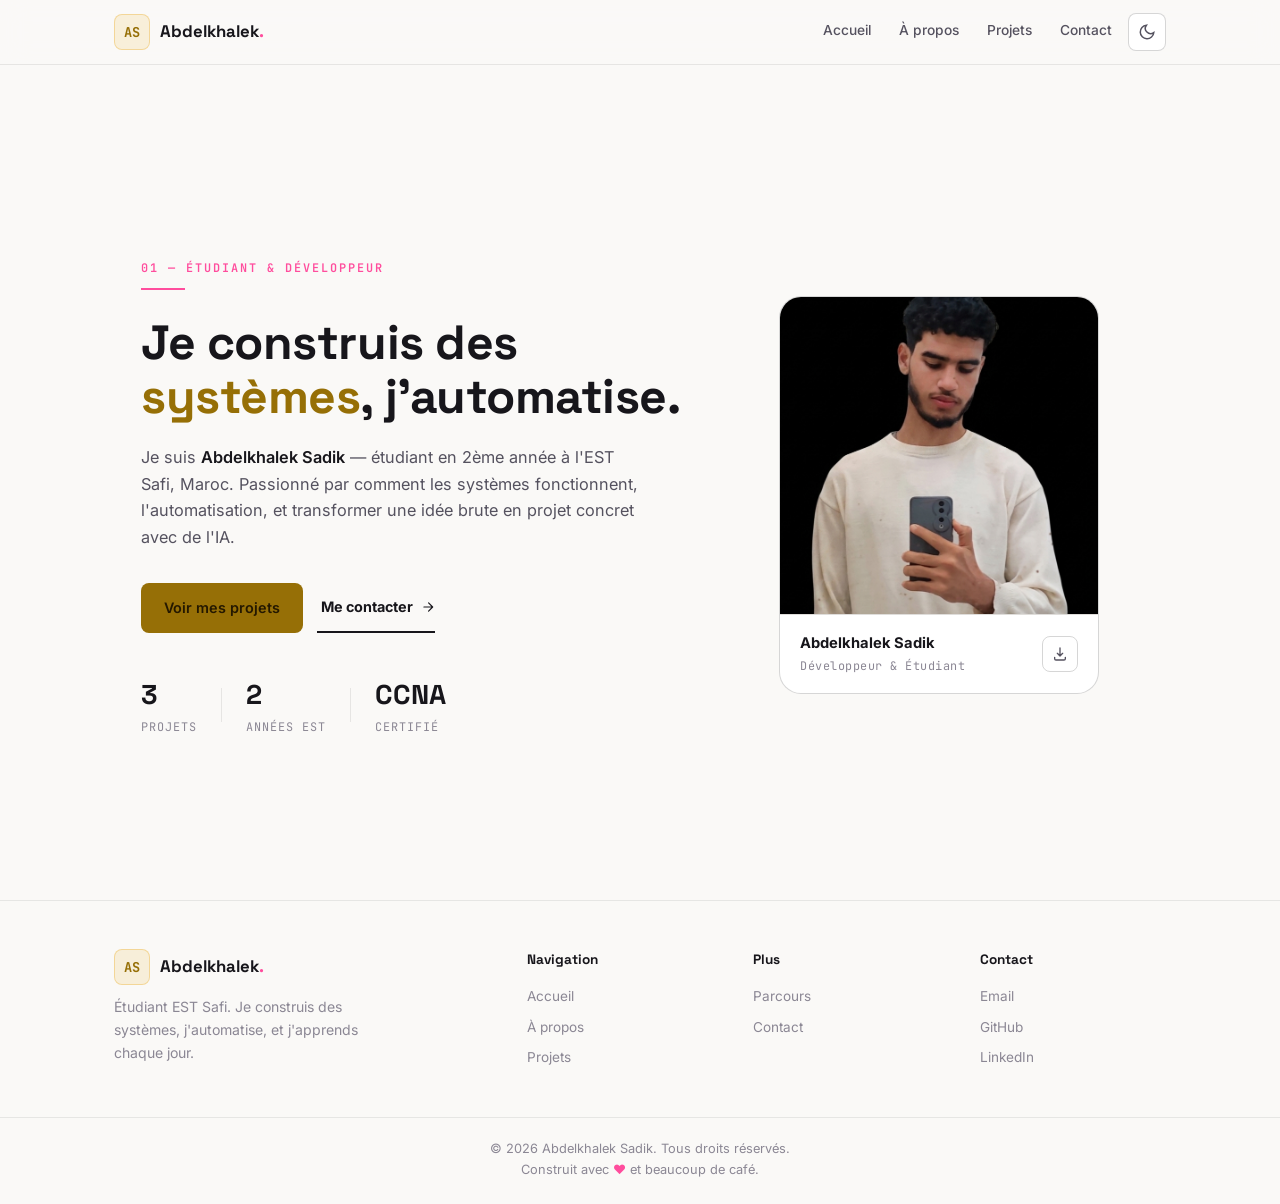
==== index.html @ 689e0f21 "V3" ====
<!DOCTYPE html>
<html lang="fr">
<head>
  <meta charset="UTF-8" />
  <meta name="viewport" content="width=device-width, initial-scale=1.0" />
  <meta name="theme-color" content="#0d1117" />
  <meta name="description" content="Abdelkhalek Sadik — Étudiant EST Safi, développeur passionné par l'automatisation, les systèmes et l'IA." />
  <meta name="author" content="Abdelkhalek Sadik" />

  <meta property="og:title" content="Abdelkhalek Sadik | Développeur & Ingénieur en devenir" />
  <meta property="og:description" content="Étudiant EST Safi. Je construis des systèmes, j'automatise, et je transforme les idées en projets concrets." />
  <meta property="og:type" content="website" />

  <title>Abdelkhalek Sadik | Développeur & Ingénieur en devenir</title>

  <link rel="icon" type="image/svg+xml" href="data:image/svg+xml,%3Csvg xmlns='http://www.w3.org/2000/svg' viewBox='0 0 100 100'%3E%3Crect width='100' height='100' rx='20' fill='%230d1117'/%3E%3Ctext x='50%25' y='62%25' text-anchor='middle' font-family='Arial' font-weight='800' font-size='40' fill='%234da8ff'%3EAS%3C/text%3E%3C/svg%3E" />

  <link rel="preconnect" href="https://fonts.googleapis.com" />
  <link rel="preconnect" href="https://fonts.gstatic.com" crossorigin />
  <link href="https://fonts.googleapis.com/css2?family=Space+Grotesk:wght@500;600;700&family=Inter:wght@400;500;600;700&family=JetBrains+Mono:wght@400;500;600&display=swap" rel="stylesheet" />
  <link rel="stylesheet" href="https://cdnjs.cloudflare.com/ajax/libs/font-awesome/6.7.2/css/all.min.css">
  <link rel="stylesheet" href="style.css" />

</head>
<body>

  <!-- NAVBAR -->
  <header class="navbar" id="navbar">
    <div class="container nav-container">
      <a href="index.html" class="logo">
        <span class="logo-mark">AS</span>
        <span class="logo-text">Abdelkhalek<span class="logo-dot">.</span></span>
      </a>
      <nav class="nav-links" id="navLinks">
        <a href="index.html" class="nav-link active">Accueil</a>
        <a href="about.html" class="nav-link">À propos</a>
        <a href="projects.html" class="nav-link">Projets</a>
        <a href="contact.html" class="nav-link">Contact</a>
      </nav>
      <button class="theme-toggle" id="themeToggle" aria-label="Changer de thème">
        <svg class="icon-sun" width="18" height="18" viewBox="0 0 24 24" fill="none" stroke="currentColor" stroke-width="2">
          <circle cx="12" cy="12" r="4"/>
          <path d="M12 2v2M12 20v2M4.9 4.9l1.4 1.4M17.7 17.7l1.4 1.4M2 12h2M20 12h2M4.9 19.1l1.4-1.4M17.7 6.3l1.4-1.4"/>
        </svg>
        <svg class="icon-moon" width="18" height="18" viewBox="0 0 24 24" fill="none" stroke="currentColor" stroke-width="2">
          <path d="M21 12.79A9 9 0 1111.21 3 7 7 0 0021 12.79z"/>
        </svg>
      </button>

      <button class="menu-toggle" id="menuToggle" aria-label="Menu">
        <span></span><span></span><span></span>
      </button>
    </div>
  </header>

  <!-- HERO -->
  <section id="home" class="hero">
    <div class="container hero-container">
      <div class="hero-content">
        <div class="eyebrow-block">
          <span class="eyebrow">01 — Étudiant & Développeur</span>
        </div>
        <h1 class="hero-title">
          Je construis des<br>
          <span class="accent-text">systèmes</span>, j'automatise.
        </h1>
        <p class="hero-subtitle">
          Je suis <strong>Abdelkhalek Sadik</strong> — étudiant en 2ème année à l'EST Safi, Maroc.
          Passionné par comment les systèmes fonctionnent, l'automatisation, et transformer
          une idée brute en projet concret avec de l'IA.
        </p>
        <div class="hero-cta">
          <a href="projects.html" class="btn btn-primary">Voir mes projets</a>
          <a href="contact.html" class="link-underline">
            Me contacter
            <svg width="14" height="14" viewBox="0 0 24 24" fill="none"><path d="M5 12h14M13 5l7 7-7 7" stroke="currentColor" stroke-width="2" stroke-linecap="round" stroke-linejoin="round"/></svg>
          </a>
        </div>

        <div class="hero-stats">
          <div>
            <div class="stat-number">3</div>
            <div class="stat-label">Projets</div>
          </div>
          <div class="stat-divider"></div>
          <div>
            <div class="stat-number">2</div>
            <div class="stat-label">Années EST</div>
          </div>
          <div class="stat-divider"></div>
          <div>
            <div class="stat-number">CCNA</div>
            <div class="stat-label">Certifié</div>
          </div>
        </div>
      </div>
      <div class="hero-visual">
        <div class="visual-card">
          <div class="visual-image">
            <!-- Remplace profile.jpg par ta photo. Si l'image est absente,
                 les initiales s'affichent automatiquement à la place. -->
            <img src="portfolio3.png" alt="Photo d'Abdelkhalek Sadik"
                 onerror="this.replaceWith(document.getElementById('photoFallback').content.cloneNode(true))" />
          </div>
          <div class="visual-info">
            <div>
              <div class="vi-label">Abdelkhalek Sadik</div>
              <div class="vi-value">Développeur & Étudiant</div>
            </div>
            <a href="certificate/CV_Abdelkhalek_Sadik.pdf" download class="vi-cv" aria-label="Télécharger le CV">
              <svg width="16" height="16" viewBox="0 0 24 24" fill="none"><path d="M12 3v12m0 0-4-4m4 4 4-4M4 17v2a2 2 0 0 0 2 2h12a2 2 0 0 0 2-2v-2" stroke="currentColor" stroke-width="2" stroke-linecap="round" stroke-linejoin="round"/></svg>
            </a>
          </div>
        </div>
        <template id="photoFallback">
          <div class="photo-fallback">
            <div class="as">AS</div>
            <div class="sub">DEV · AUTO · IA</div>
          </div>
        </template>
      </div>
    </div>
  </section>

  <!-- FOOTER -->
  <footer class="footer">
    <div class="container footer-container">
      <div class="footer-brand">
        <a href="index.html" class="logo">
          <span class="logo-mark">AS</span>
          <span class="logo-text">Abdelkhalek<span class="logo-dot">.</span></span>
        </a>
        <p>Étudiant EST Safi. Je construis des systèmes, j'automatise, et j'apprends chaque jour.</p>
      </div>
      <div class="footer-col">
        <h4>Navigation</h4>
        <a href="index.html">Accueil</a>
        <a href="about.html">À propos</a>
        <a href="projects.html">Projets</a>
      </div>
      <div class="footer-col">
        <h4>Plus</h4>
        <a href="about.html#education">Parcours</a>
        <a href="contact.html">Contact</a>
      </div>
      <div class="footer-col">
        <h4>Contact</h4>
        <a href="mailto:abdelkhaleksadik036@gmail.com">Email</a>
        <a href="#">GitHub</a>
        <a href="#">LinkedIn</a>
      </div>
    </div>
    <div class="footer-bottom">
      <div class="container">
        <p>© <span id="year"></span> Abdelkhalek Sadik. Tous droits réservés.</p>
        <p>Construit avec <span class="heart">♥</span> et beaucoup de café.</p>
      </div>
    </div>
  </footer>

  <button class="back-to-top" id="backToTop" aria-label="Haut de page">
    <svg width="16" height="16" viewBox="0 0 24 24" fill="none"><path d="M12 19V5M5 12l7-7 7 7" stroke="currentColor" stroke-width="2" stroke-linecap="round" stroke-linejoin="round"/></svg>
  </button>

  <script src="script.js"></script>
</body>
</html>
---- style.css ----
/* =====================================================================
   Abdelkhalek Sadik — Portfolio
   Palette : fond uni + deux accents vifs (jaune + rose)
   ===================================================================== */

:root {
  /* Couleurs — un seul fond, une seule surface, deux accents */
  --bg: #100f14;
  --surface: #18171d;
  --surface-2: #201f27;
  --border: rgba(255, 255, 255, 0.10);
  --border-strong: rgba(255, 255, 255, 0.18);

  --text: #f2f1f6;
  --text-dim: #a7a4b2;
  --text-muted: #6a6775;

  --yellow: #966f06;
  --yellow-soft: rgba(255, 203, 61, 0.14);
  --yellow-soft-strong: rgba(255, 203, 61, 0.28);

  --pink: #ff4d9d;
  --pink-soft: rgba(255, 77, 157, 0.14);
  --pink-soft-strong: rgba(255, 77, 157, 0.28);

  --ok: #3ecf8e;

  /* Rayons — un seul système, appliqué partout */
  --radius-sm: 8px;
  --radius: 14px;
  --radius-lg: 22px;
  --radius-pill: 999px;

  /* Typo */
  --font-display: 'Space Grotesk', system-ui, sans-serif;
  --font-body: 'Inter', system-ui, sans-serif;
  --font-mono: 'JetBrains Mono', monospace;

  --overlay-1: rgba(255, 255, 255, 0.03); /* fond skill-item, tool-chip */
  --overlay-2: rgba(255, 255, 255, 0.04); /* fond input/textarea */
  --shadow: 0 8px 24px rgba(0, 0, 0, 0.25);
}

[data-theme="light"] {
  --bg: #faf9f7;
  --surface: #ffffff;
  --surface-2: #f2f0ec;
  --border: rgba(0, 0, 0, 0.08);
  --border-strong: rgba(0, 0, 0, 0.16);

  --text: #17161b;
  --text-dim: #55525f;
  --text-muted: #8b8794;

  --yellow-soft: rgba(230, 160, 0, 0.12);
  --yellow-soft-strong: rgba(230, 160, 0, 0.30);

  --pink-soft: rgba(224, 30, 120, 0.10);
  --pink-soft-strong: rgba(224, 30, 120, 0.26);

  --overlay-1: rgba(0, 0, 0, 0.03);
  --overlay-2: rgba(0, 0, 0, 0.035);
  --shadow: 0 8px 24px rgba(0, 0, 0, 0.08);
}

[data-theme="light"] .navbar {
  background: rgba(250, 249, 247, 0.88);
}

[data-theme="light"] .nav-cta-main {
  color: #fff;
}

[data-theme="light"] .btn-primary {
  color: #241800;
}

.theme-toggle {
  width: 38px; height: 38px;
  display: flex; align-items: center; justify-content: center;
  background: var(--surface); border: 1px solid var(--border-strong);
  border-radius: var(--radius-sm); color: var(--text-dim);
  cursor: pointer; transition: border-color 0.2s, color 0.2s;
}
.theme-toggle:hover { border-color: var(--yellow-soft-strong); color: var(--yellow); }
.icon-moon { display: none; }
[data-theme="light"] .icon-sun { display: none; }
[data-theme="light"] .icon-moon { display: block; }

* { margin: 0; padding: 0; box-sizing: border-box; }
html { scroll-behavior: smooth; }

body {
  font-family: var(--font-body);
  background-color: var(--bg);
  color: var(--text);
  line-height: 1.65;
  -webkit-font-smoothing: antialiased;
}

a { color: inherit; text-decoration: none; }
ul { list-style: none; }
img { max-width : 100%; display: block; }

.container { max-width: 1100px; margin: 0 auto; padding: 0 24px; }

h1, h2, h3 { font-family: var(--font-display); }

::selection { background: var(--pink-soft-strong); color: var(--text); }

/* Focus visible clavier */
a:focus-visible, button:focus-visible, input:focus-visible, textarea:focus-visible {
  outline: 2px solid var(--yellow);
  outline-offset: 2px;
  border-radius: var(--radius-sm);
}

@media (prefers-reduced-motion: reduce) {
  * { animation-duration: 0.001ms !important; transition-duration: 0.001ms !important; }
}

/* Contenu toujours visible par défaut ; l'animation d'apparition (si utilisée
   par script.js) ajoute juste un léger fondu, jamais une disparition totale */
.reveal{
    opacity:0;
    transform:translateY(24px);
    transition:.6s;
}

.reveal.in{
    opacity:1;
    transform:none;
}

/* ===== NAV ===== */
.navbar {
  position: fixed; top: 0; left: 0; right: 0; z-index: 100;
  background: rgba(16, 15, 20, 0.88);
  backdrop-filter: blur(14px);
  border-bottom: 1px solid var(--border);
}
.nav-container {
  display: flex; align-items: center; justify-content: space-between;
  height: 64px;
  gap: 16px;
}
.logo {
  display: flex; align-items: center; gap: 10px;
  font-family: var(--font-display);
  font-weight: 700; font-size: 1.05rem;
  flex-shrink: 0;
}
.logo-mark {
  width: 36px; height: 36px; border-radius: var(--radius-sm);
  background: var(--yellow-soft);
  border: 1px solid var(--yellow-soft-strong);
  display: flex; align-items: center; justify-content: center;
  font-weight: 700; font-size: 0.85rem; color: var(--yellow);
  font-family: var(--font-mono);
}
.logo-dot { color: var(--pink); }
.nav-links {
  display: flex; gap: 28px;
  flex: 1; justify-content: right; align-items: center;
}
.nav-links a {
  font-size: 0.86rem; font-weight: 500; color: var(--text-dim);
  transition: color 0.2s;
  position: relative;
  padding-bottom: 4px;
  white-space: nowrap;
}
.nav-links a::after {
  content: ''; position: absolute; left: 0; bottom: 0;
  width: 0; height: 2px; border-radius: var(--radius-pill);
  background: var(--pink);
  transition: width 0.2s;
}
.nav-links a:hover, .nav-links a.active { color: var(--text); }
.nav-links a:hover::after, .nav-links a.active::after { width: 100%; }

.nav-cta {
  display: flex; align-items: center; gap: 10px;
  flex-shrink: 0;
}
.btn-cv-small {
  display: inline-flex; align-items: center; gap: 6px;
  background: transparent; color: var(--text-dim);
  border: 1px solid var(--border-strong);
  padding: 8px 14px; border-radius: var(--radius-sm);
  font-size: 0.8rem; font-weight: 600;
  transition: border-color 0.2s, color 0.2s;
}
.btn-cv-small:hover {
  color: var(--yellow);
  border-color: var(--yellow-soft-strong);
}
.nav-cta-main {
  background: var(--pink);
  color: #1a0410; padding: 8px 18px; border-radius: var(--radius-sm);
  font-size: 0.85rem; font-weight: 700;
  transition: background 0.2s, transform 0.15s;
}
.nav-cta-main:hover {
  background: #ff6cae;
  transform: translateY(-1px);
}

.menu-toggle {
  display: none;
  flex-direction: column;
  gap: 5px;
  background: none;
  border: none;
  cursor: pointer;
  flex-shrink: 0;
}
.menu-toggle span {
  width: 22px; height: 2px;
  background: var(--text);
  border-radius: 2px;
}

/* ===== HERO ===== */
.hero {
  min-height: 100vh;
  display: flex;
  align-items: center;
  padding-top: 90px;
  position: relative;
}
.hero-container {
  display: grid;
  grid-template-columns: 1.15fr 0.85fr;
  gap: 60px;
  align-items: center;
}

/* Eyebrow éditorial — label numéroté + trait fin, remplace les badges pill */
.eyebrow-block { margin-bottom: 22px; }
.hero-content .eyebrow-block { margin-bottom: 26px; }

.hero-title {
  font-size: 3rem; font-weight: 700; line-height: 1.12; margin-bottom: 20px;
  letter-spacing: -0.01em;
}
.accent-text { color: var(--yellow); }
.hero-subtitle { font-size: 1.02rem; color: var(--text-dim); max-width: 500px; margin-bottom: 32px; }
.hero-subtitle strong { color: var(--text); font-weight: 600; }

.hero-cta { display: flex; gap: 14px; margin-bottom: 40px; flex-wrap: wrap; }
.btn {
  display: inline-flex; align-items: center; gap: 8px;
  padding: 12px 22px; border-radius: var(--radius-sm); font-size: 0.9rem;
  font-weight: 600; transition: transform 0.15s, background 0.2s, border-color 0.2s;
  border: 1px solid transparent;
  cursor: pointer;
}
.btn:hover { transform: translateY(-2px); }
.btn-primary { background: var(--yellow); color: #201400; }
.btn-primary:hover { background: #ffd968; }
.btn-secondary { background: var(--surface); color: var(--text); border: 1px solid var(--border-strong); }
.btn-secondary:hover { border-color: var(--pink); color: var(--pink); }
.btn-cv {
  background: transparent; color: var(--pink);
  border: 1px solid var(--pink-soft-strong);
}
.btn-cv:hover { background: var(--pink-soft); }

/* Lien souligné — accompagne le bouton plein dans les CTA éditoriaux */
.link-underline {
  display: inline-flex; align-items: center; gap: 8px;
  padding: 12px 0 12px 4px;
  font-size: 0.9rem; font-weight: 700; color: var(--text);
  border-bottom: 2px solid var(--text);
  transition: color 0.2s, border-color 0.2s, gap 0.2s;
}
.link-underline:hover { color: var(--pink); border-color: var(--pink); gap: 11px; }

.hero-stats { display: flex; align-items: center; gap: 24px; }
.stat-number { font-family: var(--font-display); font-size: 1.7rem; font-weight: 700; color: var(--text); }
.stat-label { font-size: 0.74rem; color: var(--text-muted); text-transform: uppercase; letter-spacing: 1px; font-family: var(--font-mono); }
.stat-divider { width: 1px; height: 34px; background: var(--border); }

/* Visual card — carte bordée avec image + barre d'info en bas,
   dans l'esprit "fiche produit" éditoriale plutôt qu'un cadre décoratif */
.hero-visual { display: flex; justify-content: center; }
.visual-card {
  width: 320px;
  border: 1px solid var(--border-strong);
  border-radius: var(--radius-lg);
  overflow: hidden;
  background: var(--surface);
}
.visual-image {
  aspect-ratio: 1 / 1;
  background: var(--surface-2);
  border-bottom: 1px solid var(--border);
}
.visual-image img {
  width: 100%; height: 100%; object-fit: cover; display: block;
}
.photo-fallback {
  width: 100%; height: 100%;
  background: var(--surface-2);
  display: flex; align-items: center; justify-content: center; flex-direction: column;
}
.photo-fallback .as {
  font-family: var(--font-display); font-size: 3.4rem; font-weight: 700;
  color: var(--yellow);
}
.photo-fallback .sub { font-family: var(--font-mono); font-size: 0.68rem; color: var(--text-muted); letter-spacing: 3px; margin-top: 4px; }

.visual-info {
  display: flex; align-items: center; justify-content: space-between;
  padding: 16px 20px;
}
.vi-label { font-size: 0.92rem; font-weight: 700; color: var(--text); margin-bottom: 2px; }
.vi-value { font-family: var(--font-mono); font-size: 0.74rem; color: var(--text-muted); letter-spacing: 0.5px; }
.vi-cv {
  width: 36px; height: 36px; flex-shrink: 0;
  display: flex; align-items: center; justify-content: center;
  border: 1px solid var(--border-strong); border-radius: var(--radius-sm);
  color: var(--text-dim); transition: border-color 0.2s, color 0.2s;
}
.vi-cv:hover { color: var(--pink); border-color: var(--pink-soft-strong); }

/* ===== SECTIONS ===== */
.section { padding: 100px 0; }
.section-head { text-align: center; margin-bottom: 56px; }
.eyebrow {
  display: inline-block; font-family: var(--font-mono);
  font-size: 0.74rem; font-weight: 600;
  text-transform: uppercase; letter-spacing: 2px; color: var(--pink);
}
.eyebrow-block { display: inline-block; }
.eyebrow-block .eyebrow { display: block; margin-bottom: 10px; }
.eyebrow-block::after {
  content: '';
  display: block;
  width: 44px; height: 2px;
  background: var(--pink);
}
.section-title { font-size: 2.1rem; font-weight: 700; margin-bottom: 12px; letter-spacing: -0.01em; }
.section-sub { color: var(--text-dim); font-size: 1rem; max-width: 500px; margin: 0 auto; }

/* ===== ABOUT ===== */
.about-grid { display: grid; grid-template-columns: 1fr 1fr; gap: 48px; align-items: start; }
.about-text p { color: var(--text-dim); margin-bottom: 16px; font-size: 0.95rem; }
.about-text strong { color: var(--text); font-weight: 600; }
.about-tags { display: flex; flex-wrap: wrap; gap: 8px; margin-top: 20px; }
.tag {
  background: var(--surface); border: 1px solid var(--border);
  padding: 6px 14px; border-radius: var(--radius-pill); font-size: 0.82rem;
  color: var(--text-dim);
}
.info-cards { display: grid; grid-template-columns: 1fr 1fr; gap: 14px; }
.info-card {
  background: var(--surface); border: 1px solid var(--border);
  border-radius: var(--radius); padding: 20px;
  transition: border-color 0.2s;
}
.info-card:nth-child(odd) .info-icon { background: var(--yellow-soft); color: var(--yellow); }
.info-card:nth-child(even) .info-icon { background: var(--pink-soft); color: var(--pink); }
.info-card:hover { border-color: var(--border-strong); }
.info-icon {
  width: 38px; height: 38px; border-radius: var(--radius-sm);
  display: flex; align-items: center; justify-content: center;
  margin-bottom: 12px;
}
.info-value { font-weight: 700; font-size: 0.95rem; margin-bottom: 4px; }
.info-label { font-size: 0.8rem; color: var(--text-muted); font-family: var(--font-mono); }

/* ===== SKILLS ===== */
.skills-grid { display: grid; grid-template-columns: repeat(3, 1fr); gap: 20px; }
.skill-cat {
  background: var(--surface); border: 1px solid var(--border);
  border-radius: var(--radius-lg); padding: 24px;
}
.skill-cat.wide { grid-column: span 2; }
.cat-head { display: flex; align-items: center; gap: 12px; margin-bottom: 18px; }
.cat-icon {
  width: 36px; height: 36px; border-radius: var(--radius-sm);
  display: flex; align-items: center; justify-content: center;
  background: var(--yellow-soft); color: var(--yellow);
}
.skill-cat:nth-of-type(even) .cat-icon { background: var(--pink-soft); color: var(--pink); }
.cat-head h3 { font-size: 1rem; font-weight: 700; }
.skill-list { display: flex; flex-direction: column; gap: 10px; }
.skill-item {
  display: flex; align-items: center; justify-content: space-between;
  padding: 8px 12px; border-radius: var(--radius-sm);
  background: var(--overlay-1); border: 1px solid var(--border);
  font-size: 0.88rem;
}
.skill-level {
  font-family: var(--font-mono);
  font-size: 0.7rem; padding: 2px 8px; border-radius: var(--radius-pill);
  font-weight: 600;
}
.level-good { background: rgba(62, 207, 142, 0.14); color: var(--ok); }
.level-medium { background: var(--yellow-soft); color: var(--yellow); }
.level-learning { background: var(--pink-soft); color: var(--pink); }
.tool-grid { display: flex; flex-wrap: wrap; gap: 8px; }
.tool-chip {
  background: var(--overlay-1); border: 1px solid var(--border);
  padding: 6px 14px; border-radius: var(--radius-sm); font-size: 0.82rem;
  color: var(--text-dim); font-family: var(--font-mono);
}

/* ===== PROJECTS ===== */
.projects-grid {
  display: grid;
  grid-template-columns: 1fr;
  gap: 24px;
}
.project-card {
  background: var(--surface); border: 1px solid var(--border);
  border-radius: var(--radius-lg); overflow: hidden;
  transition: transform 0.25s, border-color 0.25s;
}
.project-card:hover { transform: translateY(-4px); border-color: var(--pink-soft-strong); }
.project-thumb {
  height: 160px; display: flex; align-items: center; justify-content: center;
  background: var(--surface-2);
  border-bottom: 1px solid var(--border);
}
.project-thumb .emoji, .project-thumb i { font-size: 2.6rem; color: var(--text-muted); }
.project-body { padding: 22px; }
.project-tags { display: flex; flex-wrap: wrap; gap: 6px; margin-bottom: 10px; }
.project-tags span {
  font-family: var(--font-mono);
  font-size: 0.7rem; padding: 3px 10px; border-radius: var(--radius-pill);
  background: var(--yellow-soft); color: var(--yellow); border: 1px solid var(--yellow-soft-strong);
  font-weight: 500;
}
.project-body h3 { font-size: 1.05rem; font-weight: 700; margin-bottom: 8px; }
.project-body p { font-size: 0.88rem; color: var(--text-dim); line-height: 1.55; }
.project-buttons{
    margin-top:25px;
}

.btn-project{
    display:inline-block;
    padding:12px 24px;
    background:var(--yellow);
    color:#201400;
    text-decoration:none;
    font-weight:600;
    border-radius:var(--radius-sm);
    transition:.3s;
}

.btn-project:hover{
    background:#ffd968;
    transform:translateY(-3px);
}

/* ===== EDUCATION / TIMELINE ===== */
.timeline { position: relative; max-width: 700px; margin: 0 auto; }
.timeline-line { position: absolute; left: 20px; top: 0; bottom: 0; width: 2px; background: var(--border); }
.t-item { display: flex; gap: 28px; margin-bottom: 32px; position: relative; }
.t-item .t-dot {
  width: 12px; height: 12px; border-radius: 50%;
  background: var(--pink); border: 3px solid var(--bg);
  flex-shrink: 0; margin-top: 4px; z-index: 1;
}
.t-item:last-child .t-dot { background: var(--yellow); }
.t-card { flex: 1; }
.t-year {
  font-family: var(--font-mono);
  font-size: 0.74rem; font-weight: 600; color: var(--pink);
  text-transform: uppercase; letter-spacing: 1px; margin-bottom: 6px;
}
.t-card h3 { font-size: 1.05rem; font-weight: 700; margin-bottom: 6px; }
.t-card p { font-size: 0.88rem; color: var(--text-dim); }

/* ===== CONTACT ===== */
.contact-grid { display: grid; grid-template-columns: 1fr 1fr; gap: 48px; }
.contact-info h3 { font-size: 1.3rem; font-weight: 700; margin-bottom: 12px; }
.contact-info > p { color: var(--text-dim); font-size: 0.95rem; margin-bottom: 28px; }
.contact-item {
  display: flex; align-items: center; gap: 14px;
  padding: 14px 16px; border-radius: var(--radius);
  background: var(--surface); border: 1px solid var(--border);
  margin-bottom: 12px; transition: border-color 0.2s;
}
.contact-item:hover { border-color: var(--border-strong); }
.ci-icon {
  width: 40px; height: 40px; border-radius: var(--radius-sm);
  display: flex; align-items: center; justify-content: center;
  flex-shrink: 0;
  background: var(--yellow-soft); color: var(--yellow);
}
.contact-item:nth-child(even) .ci-icon { background: var(--pink-soft); color: var(--pink); }
.ci-label { font-size: 0.74rem; color: var(--text-muted); margin-bottom: 2px; font-family: var(--font-mono); }
.ci-value { font-size: 0.9rem; font-weight: 600; }
.socials { display: flex; gap: 10px; margin-top: 24px; }
.social-btn {
  width: 42px; height: 42px; border-radius: var(--radius-sm);
  display: flex; align-items: center; justify-content: center;
  background: var(--surface); border: 1px solid var(--border);
  color: var(--text-dim); transition: all 0.2s;
}
.social-btn:hover { color: var(--pink); border-color: var(--pink-soft-strong); }

.contact-form {
  background: var(--surface); border: 1px solid var(--border);
  border-radius: var(--radius-lg); padding: 28px;
}
.form-row { display: grid; grid-template-columns: 1fr 1fr; gap: 14px; margin-bottom: 14px; }
.form-group { margin-bottom: 14px; }
.form-group label {
  display: block; font-size: 0.8rem; font-weight: 600; margin-bottom: 6px;
  color: var(--text-dim); font-family: var(--font-mono);
}
.form-group input, .form-group textarea {
  width: 100%; background: var(--overlay-2); border: 1px solid var(--border);
  border-radius: var(--radius-sm); padding: 12px 14px; color: var(--text); font-family: var(--font-body);
  font-size: 0.9rem; outline: none; transition: border-color 0.2s;
}
.form-group input:focus, .form-group textarea:focus { border-color: var(--pink); }
.form-group input::placeholder, .form-group textarea::placeholder { color: var(--text-muted); }
.btn-block { width: 100%; justify-content: center; }
.form-status { margin-top: 12px; font-size: 0.85rem; text-align: center; min-height: 20px; }

/* ===== FOOTER ===== */
.footer { border-top: 1px solid var(--border); padding: 48px 0 24px; }
.footer-container { display: grid; grid-template-columns: 2fr 1fr 1fr 1fr; gap: 40px; margin-bottom: 40px; }
.footer-brand p { font-size: 0.88rem; color: var(--text-muted); margin-top: 10px; max-width: 280px; }
.footer-col h4 { font-size: 0.85rem; font-weight: 700; margin-bottom: 14px; color: var(--text); font-family: var(--font-display); }
.footer-col a { display: block; font-size: 0.85rem; color: var(--text-muted); margin-bottom: 8px; transition: color 0.2s; }
.footer-col a:hover { color: var(--yellow); }
.footer-bottom {
  border-top: 1px solid var(--border); padding-top: 20px;
  text-align: center; font-size: 0.8rem; color: var(--text-muted);
}
.heart { color: var(--pink); }

.back-to-top {
  position: fixed; bottom: 24px; right: 24px;
  width: 44px; height: 44px; border-radius: var(--radius);
  background: var(--surface); border: 1px solid var(--border-strong);
  color: var(--text); display: flex; align-items: center; justify-content: center;
  cursor: pointer; opacity: 0; visibility: hidden; transition: all 0.3s;
  z-index: 90;
}
.back-to-top.visible { opacity: 1; visibility: visible; }
.back-to-top:hover { border-color: var(--yellow); color: var(--yellow); }

/* ===== RESPONSIVE ===== */
@media (max-width: 900px) {
  .hero-container { grid-template-columns: 1fr; text-align: center; }
  .hero-subtitle { margin: 0 auto 32px; }
  .hero-cta { justify-content: center; }
  .hero-stats { justify-content: center; }
  .hero-visual { order: -1; }
  .visual-card { width: 260px; margin: 0 auto 20px; }
  .about-grid { grid-template-columns: 1fr; }
  .skills-grid { grid-template-columns: 1fr; }
  .skill-cat.wide { grid-column: span 1; }
  .projects-grid { grid-template-columns: 1fr; }
  .contact-grid { grid-template-columns: 1fr; }
  .footer-container { grid-template-columns: 1fr 1fr; }
  .nav-links { display: none; }
  .menu-toggle { display: flex; }
  .hero-title { font-size: 2.3rem; }
}
@media (max-width: 600px) {
  .hero-title { font-size: 1.9rem; }
  .section { padding: 60px 0; }
  .section-title { font-size: 1.6rem; }
  .footer-container { grid-template-columns: 1fr; }
  .form-row { grid-template-columns: 1fr; }
  .info-cards { grid-template-columns: 1fr; }
  .btn-cv-small { display: none; }
}
@media (max-width: 900px){

    .navbar{
        position:fixed;
    }

    .menu-toggle{
        display:flex;
        z-index:1001;
    }

    .nav-links{
        position:absolute;
        top:64px;
        left:0;
        width:100%;
        background:var(--surface);

        display:flex;
        flex-direction:column;
        align-items:center;
        gap:20px;

        padding:25px 0;

        transform:translateY(-150%);
        transition:.35s ease;
    }

    .nav-links.active{
        transform:translateY(0);
    }

    .nav-cta{
        display:none;
    }

}
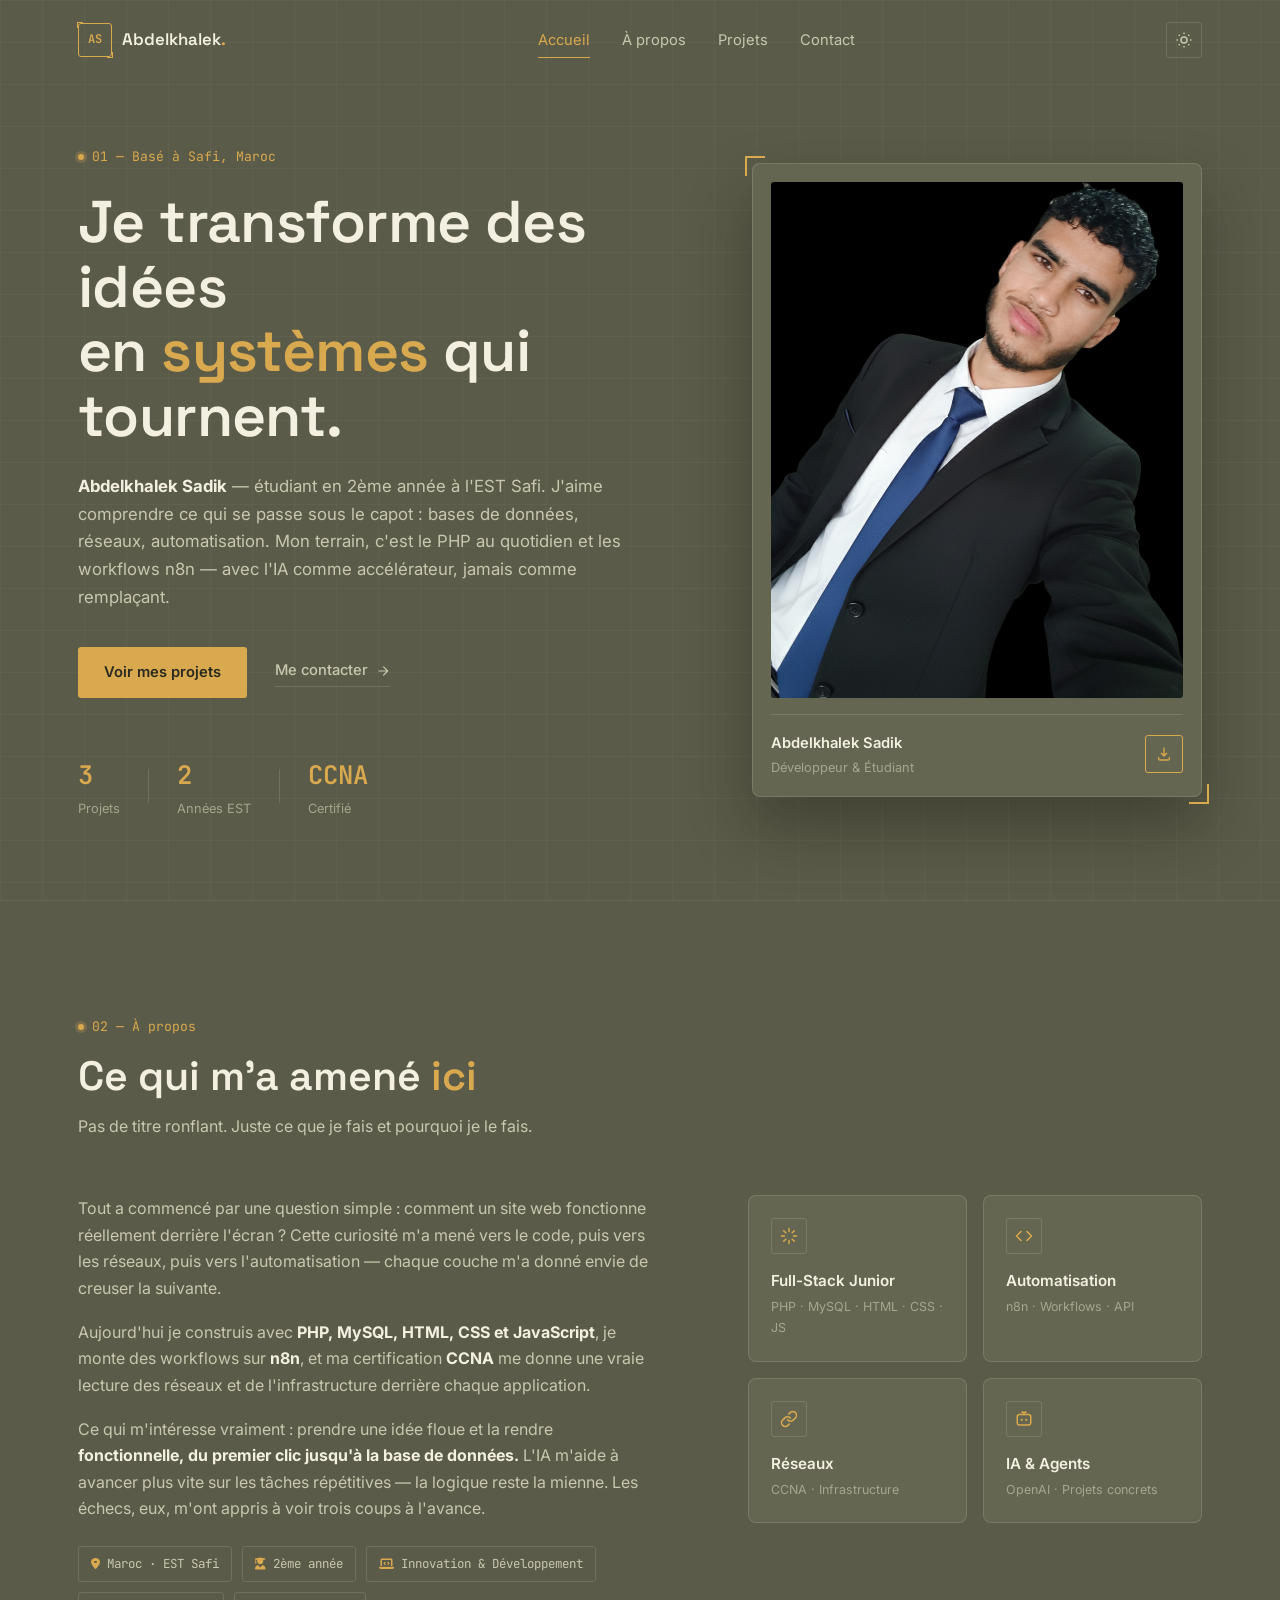
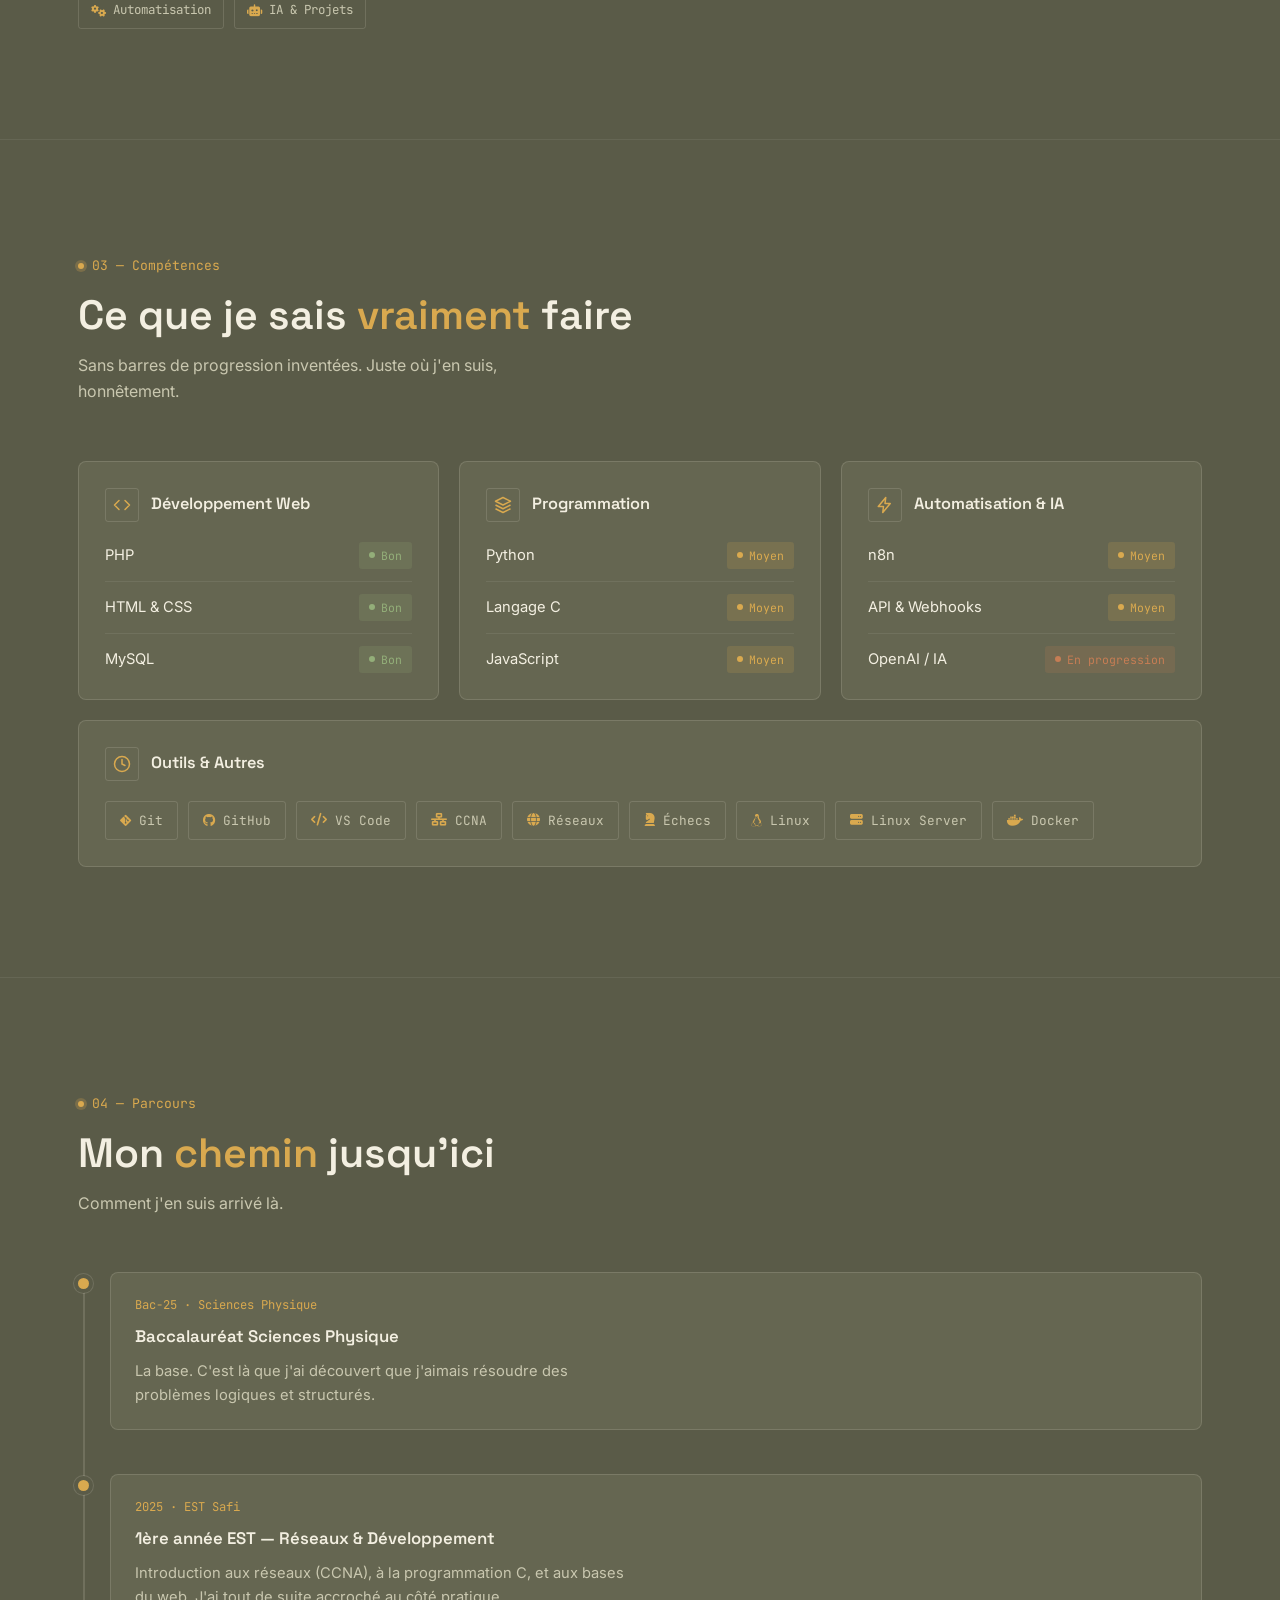
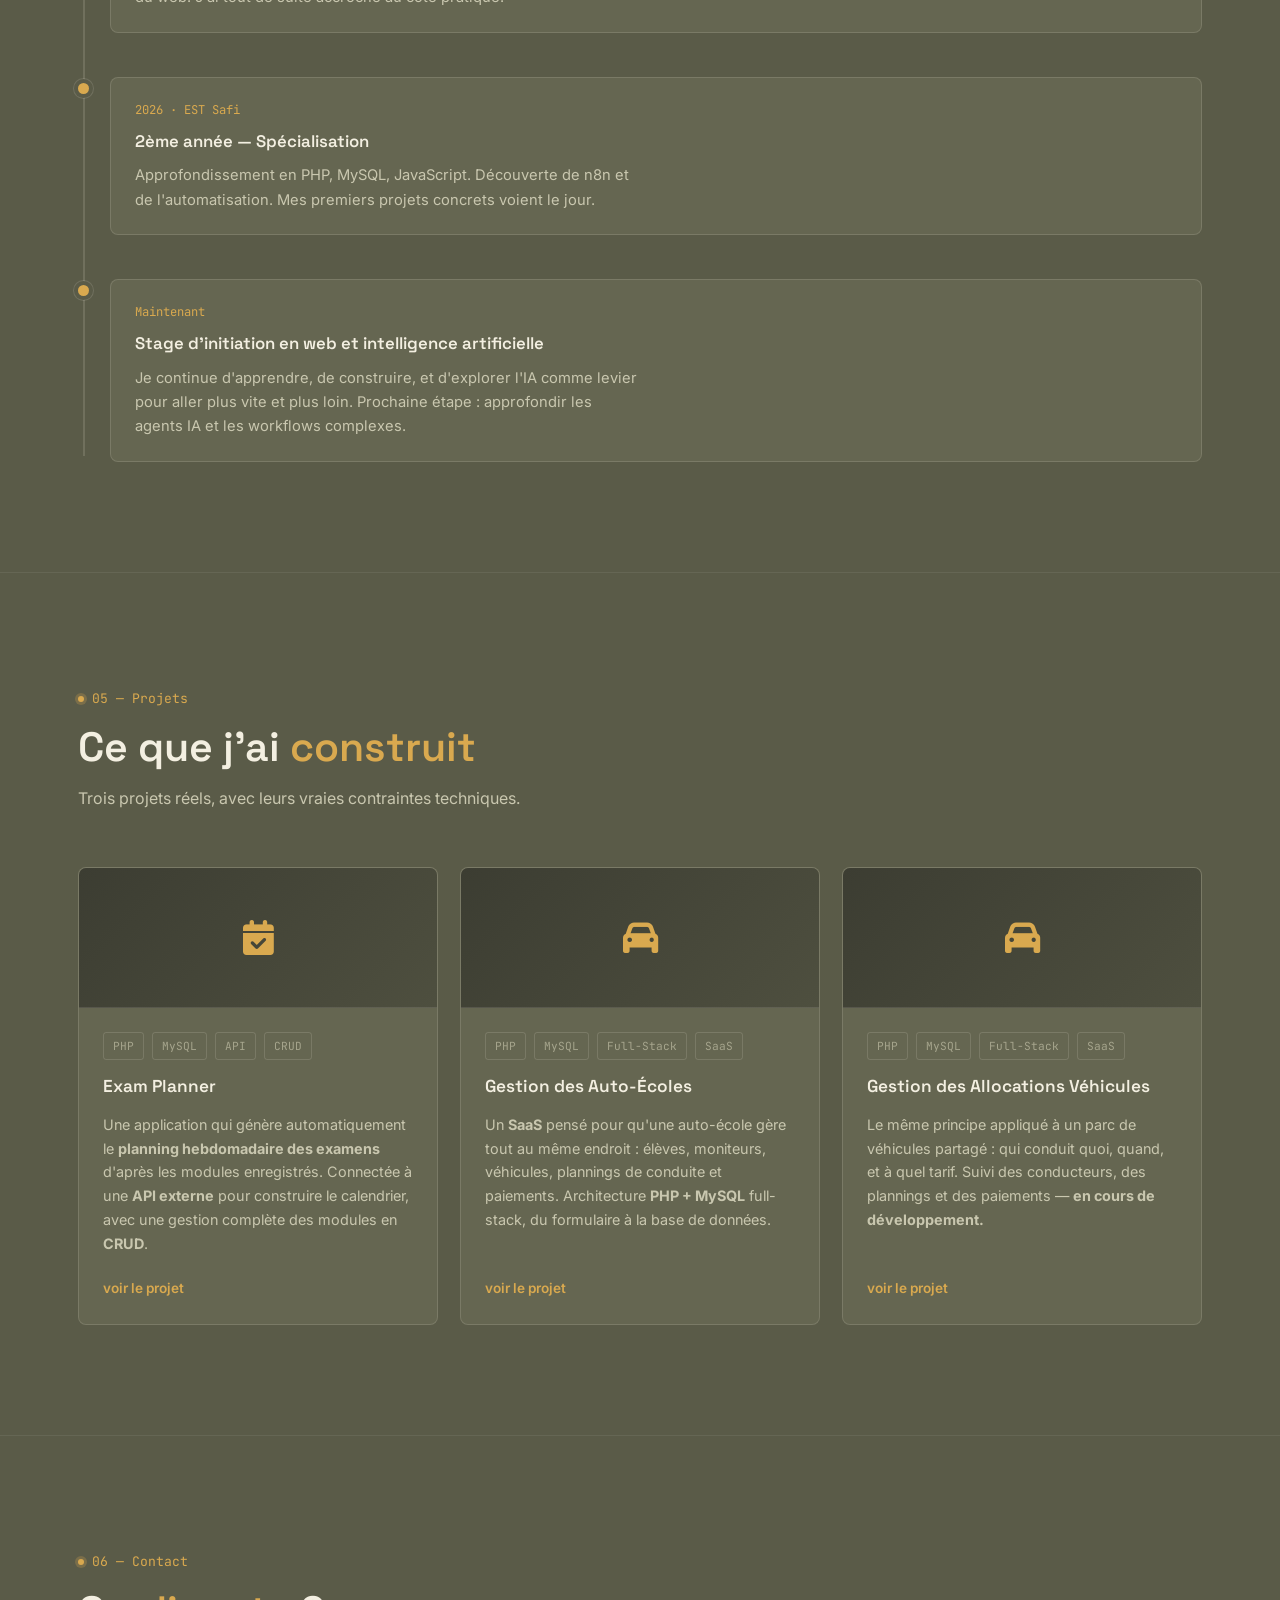
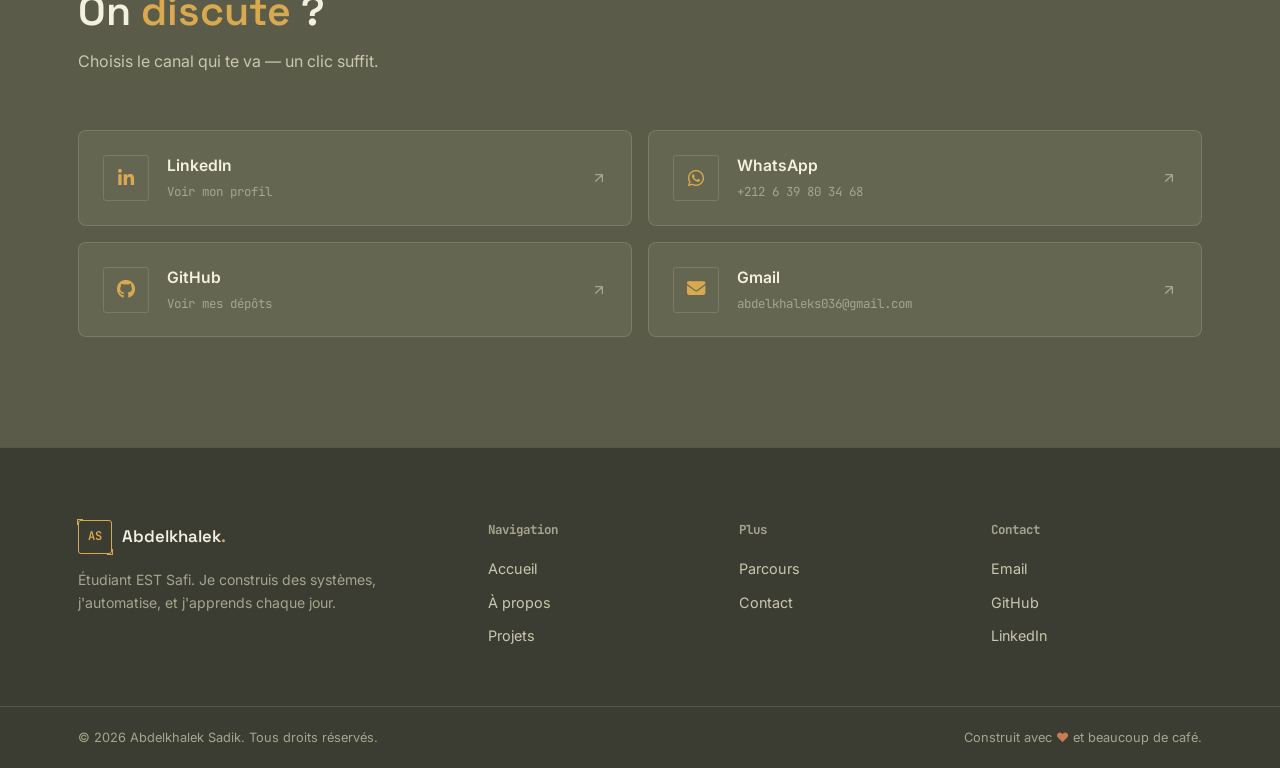
==== commit 8874fdc3: "upgrade" ====
--- a/index.html
+++ b/index.html
@@ -3,7 +3,7 @@
 <head>
   <meta charset="UTF-8" />
   <meta name="viewport" content="width=device-width, initial-scale=1.0" />
-  <meta name="theme-color" content="#0d1117" />
+  <meta name="theme-color" content="#5A5B48" />
   <meta name="description" content="Abdelkhalek Sadik — Étudiant EST Safi, développeur passionné par l'automatisation, les systèmes et l'IA." />
   <meta name="author" content="Abdelkhalek Sadik" />
 
@@ -13,29 +13,28 @@
 
   <title>Abdelkhalek Sadik | Développeur & Ingénieur en devenir</title>
 
-  <link rel="icon" type="image/svg+xml" href="data:image/svg+xml,%3Csvg xmlns='http://www.w3.org/2000/svg' viewBox='0 0 100 100'%3E%3Crect width='100' height='100' rx='20' fill='%230d1117'/%3E%3Ctext x='50%25' y='62%25' text-anchor='middle' font-family='Arial' font-weight='800' font-size='40' fill='%234da8ff'%3EAS%3C/text%3E%3C/svg%3E" />
+  <link rel="icon" type="image/svg+xml" href="data:image/svg+xml,%3Csvg xmlns='http://www.w3.org/2000/svg' viewBox='0 0 100 100'%3E%3Crect width='100' height='100' rx='20' fill='%235A5B48'/%3E%3Ctext x='50%25' y='62%25' text-anchor='middle' font-family='Arial' font-weight='800' font-size='40' fill='%23ffffff'%3EAS%3C/text%3E%3C/svg%3E" />
 
   <link rel="preconnect" href="https://fonts.googleapis.com" />
   <link rel="preconnect" href="https://fonts.gstatic.com" crossorigin />
   <link href="https://fonts.googleapis.com/css2?family=Space+Grotesk:wght@500;600;700&family=Inter:wght@400;500;600;700&family=JetBrains+Mono:wght@400;500;600&display=swap" rel="stylesheet" />
   <link rel="stylesheet" href="https://cdnjs.cloudflare.com/ajax/libs/font-awesome/6.7.2/css/all.min.css">
   <link rel="stylesheet" href="style.css" />
-
 </head>
 <body>
 
   <!-- NAVBAR -->
   <header class="navbar" id="navbar">
     <div class="container nav-container">
-      <a href="index.html" class="logo">
+      <a href="#home" class="logo">
         <span class="logo-mark">AS</span>
         <span class="logo-text">Abdelkhalek<span class="logo-dot">.</span></span>
       </a>
       <nav class="nav-links" id="navLinks">
-        <a href="index.html" class="nav-link active">Accueil</a>
-        <a href="about.html" class="nav-link">À propos</a>
-        <a href="projects.html" class="nav-link">Projets</a>
-        <a href="contact.html" class="nav-link">Contact</a>
+        <a href="#home" class="nav-link active" data-section="home">Accueil</a>
+        <a href="#about" class="nav-link" data-section="about">À propos</a>
+        <a href="#projects" class="nav-link" data-section="projects">Projets</a>
+        <a href="#contact" class="nav-link" data-section="contact">Contact</a>
       </nav>
       <button class="theme-toggle" id="themeToggle" aria-label="Changer de thème">
         <svg class="icon-sun" width="18" height="18" viewBox="0 0 24 24" fill="none" stroke="currentColor" stroke-width="2">
@@ -58,20 +57,21 @@
     <div class="container hero-container">
       <div class="hero-content">
         <div class="eyebrow-block">
-          <span class="eyebrow">01 — Étudiant & Développeur</span>
+          <span class="eyebrow">01 — Basé à Safi, Maroc</span>
         </div>
         <h1 class="hero-title">
-          Je construis des<br>
-          <span class="accent-text">systèmes</span>, j'automatise.
+          Je transforme des idées<br>
+          en <span class="accent-text">systèmes</span> qui tournent.
         </h1>
         <p class="hero-subtitle">
-          Je suis <strong>Abdelkhalek Sadik</strong> — étudiant en 2ème année à l'EST Safi, Maroc.
-          Passionné par comment les systèmes fonctionnent, l'automatisation, et transformer
-          une idée brute en projet concret avec de l'IA.
+          <strong>Abdelkhalek Sadik</strong> — étudiant en 2ème année à l'EST Safi.
+          J'aime comprendre ce qui se passe sous le capot : bases de données, réseaux,
+          automatisation. Mon terrain, c'est le PHP au quotidien et les workflows n8n —
+          avec l'IA comme accélérateur, jamais comme remplaçant.
         </p>
         <div class="hero-cta">
-          <a href="projects.html" class="btn btn-primary">Voir mes projets</a>
-          <a href="contact.html" class="link-underline">
+          <a href="#projects" class="btn btn-primary">Voir mes projets</a>
+          <a href="#contact" class="link-underline">
             Me contacter
             <svg width="14" height="14" viewBox="0 0 24 24" fill="none"><path d="M5 12h14M13 5l7 7-7 7" stroke="currentColor" stroke-width="2" stroke-linecap="round" stroke-linejoin="round"/></svg>
           </a>
@@ -97,8 +97,6 @@
       <div class="hero-visual">
         <div class="visual-card">
           <div class="visual-image">
-            <!-- Remplace profile.jpg par ta photo. Si l'image est absente,
-                 les initiales s'affichent automatiquement à la place. -->
             <img src="portfolio3.png" alt="Photo d'Abdelkhalek Sadik"
                  onerror="this.replaceWith(document.getElementById('photoFallback').content.cloneNode(true))" />
           </div>
@@ -122,11 +120,321 @@
     </div>
   </section>
 
+  <!-- ABOUT -->
+  <section id="about" class="section">
+    <div class="container">
+      <div class="section-head reveal">
+        <span class="eyebrow">02 — À propos</span>
+        <h2 class="section-title">Ce qui m'a amené <span class="accent-text">ici</span></h2>
+        <p class="section-sub">Pas de titre ronflant. Juste ce que je fais et pourquoi je le fais.</p>
+      </div>
+      <div class="about-grid">
+        <div class="about-text reveal">
+          <p>
+            Tout a commencé par une question simple : comment un site web fonctionne
+            réellement derrière l'écran ? Cette curiosité m'a mené vers le code,
+            puis vers les réseaux, puis vers l'automatisation — chaque couche m'a
+            donné envie de creuser la suivante.
+          </p>
+          <p>
+            Aujourd'hui je construis avec <strong>PHP, MySQL, HTML, CSS et JavaScript</strong>,
+            je monte des workflows sur <strong>n8n</strong>, et ma certification
+            <strong>CCNA</strong> me donne une vraie lecture des réseaux et de l'infrastructure
+            derrière chaque application.
+          </p>
+          <p>
+            Ce qui m'intéresse vraiment : prendre une idée floue et la rendre
+            <strong>fonctionnelle, du premier clic jusqu'à la base de données.</strong>
+            L'IA m'aide à avancer plus vite sur les tâches répétitives — la logique
+            reste la mienne. Les échecs, eux, m'ont appris à voir trois coups à l'avance.
+          </p>
+          <div class="about-tags">
+              <span class="tag"><i class="fas fa-location-dot"></i> Maroc · EST Safi</span>
+              <span class="tag"><i class="fas fa-user-graduate"></i> 2ème année</span>
+              <span class="tag"><i class="fas fa-laptop-code"></i> Innovation & Développement</span>
+              <span class="tag"><i class="fas fa-gears"></i> Automatisation</span>
+              <span class="tag"><i class="fas fa-robot"></i> IA & Projets</span>
+          </div>
+        </div>
+        <div class="info-cards reveal">
+          <div class="info-card">
+            <div class="info-icon">
+              <svg width="18" height="18" viewBox="0 0 24 24" fill="none"><path d="M12 2v4M12 18v4M4.93 4.93l2.83 2.83M16.24 16.24l2.83 2.83M2 12h4M18 12h4M4.93 19.07l2.83-2.83M16.24 7.76l2.83-2.83" stroke="currentColor" stroke-width="2" stroke-linecap="round"/></svg>
+            </div>
+            <div class="info-value">Full-Stack Junior</div>
+            <div class="info-label">PHP · MySQL · HTML · CSS · JS</div>
+          </div>
+          <div class="info-card">
+            <div class="info-icon">
+              <svg width="18" height="18" viewBox="0 0 24 24" fill="none"><path d="m16 18 6-6-6-6M8 6l-6 6 6 6" stroke="currentColor" stroke-width="2" stroke-linecap="round" stroke-linejoin="round"/></svg>
+            </div>
+            <div class="info-value">Automatisation</div>
+            <div class="info-label">n8n · Workflows · API</div>
+          </div>
+          <div class="info-card">
+            <div class="info-icon">
+              <svg width="18" height="18" viewBox="0 0 24 24" fill="none"><path d="M10 13a5 5 0 0 0 7.54.54l3-3a5 5 0 0 0-7.07-7.07l-1.72 1.71" stroke="currentColor" stroke-width="2" stroke-linecap="round"/><path d="M14 11a5 5 0 0 0-7.54-.54l-3 3a5 5 0 0 0 7.07 7.07l1.71-1.71" stroke="currentColor" stroke-width="2" stroke-linecap="round"/></svg>
+            </div>
+            <div class="info-value">Réseaux</div>
+            <div class="info-label">
+              <a href="certificate/CCNA-_Introduction_to_Networks_certificate_abdelkhaleks036-gmail-com_b589a970-bbf5-4a2c-9172-3e84892f71db.pdf" download class="btn-cv-small">
+                <span>CCNA · Infrastructure</span>
+              </a>
+            </div>
+          </div>
+          <div class="info-card">
+            <div class="info-icon">
+              <svg width="18" height="18" viewBox="0 0 24 24" fill="none"><rect x="3" y="6" width="18" height="14" rx="3" stroke="currentColor" stroke-width="2"/><circle cx="9" cy="13" r="1.5" fill="currentColor"/><circle cx="15" cy="13" r="1.5" fill="currentColor"/><path d="M12 6V3M9 3h6" stroke="currentColor" stroke-width="2" stroke-linecap="round"/></svg>
+            </div>
+            <div class="info-value">IA & Agents</div>
+            <div class="info-label">OpenAI · Projets concrets</div>
+          </div>
+        </div>
+      </div>
+    </div>
+  </section>
+
+  <!-- SKILLS -->
+  <section id="skills" class="section">
+    <div class="container">
+      <div class="section-head reveal">
+        <span class="eyebrow">03 — Compétences</span>
+        <h2 class="section-title">Ce que je sais <span class="accent-text">vraiment</span> faire</h2>
+        <p class="section-sub">Sans barres de progression inventées. Juste où j'en suis, honnêtement.</p>
+      </div>
+      <div class="skills-grid reveal">
+        <div class="skill-cat">
+          <div class="cat-head">
+            <div class="cat-icon">
+              <svg width="18" height="18" viewBox="0 0 24 24" fill="none"><path d="m16 18 6-6-6-6M8 6l-6 6 6 6" stroke="currentColor" stroke-width="2" stroke-linecap="round" stroke-linejoin="round"/></svg>
+            </div>
+            <h3>Développement Web</h3>
+          </div>
+          <div class="skill-list">
+            <div class="skill-item"><span>PHP</span><span class="skill-level level-good">Bon</span></div>
+            <div class="skill-item"><span>HTML & CSS</span><span class="skill-level level-good">Bon</span></div>
+            <div class="skill-item"><span>MySQL</span><span class="skill-level level-good">Bon</span></div>
+          </div>
+        </div>
+        <div class="skill-cat">
+          <div class="cat-head">
+            <div class="cat-icon">
+              <svg width="18" height="18" viewBox="0 0 24 24" fill="none"><path d="M12 2 2 7l10 5 10-5-10-5z" stroke="currentColor" stroke-width="2" stroke-linejoin="round"/><path d="M2 17l10 5 10-5M2 12l10 5 10-5" stroke="currentColor" stroke-width="2" stroke-linejoin="round"/></svg>
+            </div>
+            <h3>Programmation</h3>
+          </div>
+          <div class="skill-list">
+            <div class="skill-item"><span>Python</span><span class="skill-level level-medium">Moyen</span></div>
+            <div class="skill-item"><span>Langage C</span><span class="skill-level level-medium">Moyen</span></div>
+            <div class="skill-item"><span>JavaScript</span><span class="skill-level level-medium">Moyen</span></div>
+          </div>
+        </div>
+        <div class="skill-cat">
+          <div class="cat-head">
+            <div class="cat-icon">
+              <svg width="18" height="18" viewBox="0 0 24 24" fill="none"><path d="M13 2 3 14h7l-1 8 10-12h-7l1-8z" stroke="currentColor" stroke-width="2" stroke-linecap="round" stroke-linejoin="round"/></svg>
+            </div>
+            <h3>Automatisation & IA</h3>
+          </div>
+          <div class="skill-list">
+            <div class="skill-item"><span>n8n</span><span class="skill-level level-medium">Moyen</span></div>
+            <div class="skill-item"><span>API & Webhooks</span><span class="skill-level level-medium">Moyen</span></div>
+            <div class="skill-item"><span>OpenAI / IA</span><span class="skill-level level-learning">En progression</span></div>
+          </div>
+        </div>
+        <div class="skill-cat wide">
+          <div class="cat-head">
+            <div class="cat-icon">
+              <svg width="18" height="18" viewBox="0 0 24 24" fill="none"><circle cx="12" cy="12" r="10" stroke="currentColor" stroke-width="2"/><path d="M12 6v6l4 2" stroke="currentColor" stroke-width="2" stroke-linecap="round"/></svg>
+            </div>
+            <h3>Outils & Autres</h3>
+          </div>
+          <div class="tool-grid">
+              <span class="tool-chip"><i class="fab fa-git-alt"></i> Git</span>
+              <span class="tool-chip"><i class="fab fa-github"></i> GitHub</span>
+              <span class="tool-chip"><i class="fas fa-code"></i> VS Code</span>
+              <span class="tool-chip"><i class="fas fa-network-wired"></i> CCNA</span>
+              <span class="tool-chip"><i class="fas fa-globe"></i> Réseaux</span>
+              <span class="tool-chip"><i class="fas fa-chess-knight"></i> Échecs</span>
+              <span class="tool-chip"><i class="fab fa-linux"></i> Linux</span>
+              <span class="tool-chip"><i class="fas fa-server"></i> Linux Server</span>
+              <span class="tool-chip"><i class="fab fa-docker"></i> Docker</span>
+          </div>
+        </div>
+      </div>
+    </div>
+  </section>
+
+  <!-- EDUCATION / PARCOURS -->
+  <section id="education" class="section">
+    <div class="container">
+      <div class="section-head reveal">
+        <span class="eyebrow">04 — Parcours</span>
+        <h2 class="section-title">Mon <span class="accent-text">chemin</span> jusqu'ici</h2>
+        <p class="section-sub">Comment j'en suis arrivé là.</p>
+      </div>
+      <div class="timeline reveal">
+        <div class="timeline-line"></div>
+        <div class="t-item">
+          <div class="t-dot"></div>
+          <div class="t-card">
+            <div class="t-year">Bac-25 · Sciences Physique</div>
+            <h3>Baccalauréat Sciences Physique</h3>
+            <p>La base. C'est là que j'ai découvert que j'aimais résoudre des problèmes logiques et structurés.</p>
+          </div>
+        </div>
+        <div class="t-item">
+          <div class="t-dot"></div>
+          <div class="t-card">
+            <div class="t-year">2025 · EST Safi</div>
+            <h3>1ère année EST — Réseaux & Développement</h3>
+            <p>Introduction aux réseaux (CCNA), à la programmation C, et aux bases du web. J'ai tout de suite accroché au côté pratique.</p>
+          </div>
+        </div>
+        <div class="t-item">
+          <div class="t-dot"></div>
+          <div class="t-card">
+            <div class="t-year">2026 · EST Safi</div>
+            <h3>2ème année — Spécialisation</h3>
+            <p>Approfondissement en PHP, MySQL, JavaScript. Découverte de n8n et de l'automatisation. Mes premiers projets concrets voient le jour.</p>
+          </div>
+        </div>
+        <div class="t-item">
+          <div class="t-dot" style="background: var(--accent);"></div>
+          <div class="t-card">
+            <div class="t-year">Maintenant</div>
+            <h3>Stage d'initiation en web et intelligence artificielle</h3>
+            <p>Je continue d'apprendre, de construire, et d'explorer l'IA comme levier pour aller plus vite et plus loin. Prochaine étape : approfondir les agents IA et les workflows complexes.</p>
+          </div>
+        </div>
+      </div>
+    </div>
+  </section>
+
+  <!-- PROJECTS -->
+  <section id="projects" class="section">
+    <div class="container">
+      <div class="section-head reveal">
+        <span class="eyebrow">05 — Projets</span>
+        <h2 class="section-title">Ce que j'ai <span class="accent-text">construit</span></h2>
+        <p class="section-sub">Trois projets réels, avec leurs vraies contraintes techniques.</p>
+      </div>
+      <div class="projects-grid reveal">
+        <article class="project-card">
+          <div class="project-thumb"><i class="fas fa-calendar-check"></i></div>
+          <div class="project-body">
+            <div class="project-tags">
+              <span>PHP</span><span>MySQL</span><span>API</span><span>CRUD</span>
+            </div>
+            <h3>Exam Planner</h3>
+            <p>
+              Une application qui génère automatiquement le <strong>planning hebdomadaire des examens</strong>
+              d'après les modules enregistrés. Connectée à une <strong>API externe</strong> pour construire
+              le calendrier, avec une gestion complète des modules en <strong>CRUD</strong>.
+            </p>
+            <div class="project-buttons">
+              <a href="https://www.linkedin.com/in/abd-elkhalek-sadik-b23182395/" target="_blank" rel="noopener" class="btn-project">
+                voir le projet
+              </a>
+            </div>
+          </div>
+        </article>
+        <article class="project-card">
+          <div class="project-thumb"><i class="fas fa-car"></i></div>
+          <div class="project-body">
+            <div class="project-tags">
+              <span>PHP</span><span>MySQL</span><span>Full-Stack</span><span>SaaS</span>
+            </div>
+            <h3>Gestion des Auto-Écoles</h3>
+            <p>
+              Un <strong>SaaS</strong> pensé pour qu'une auto-école gère tout au même endroit :
+              élèves, moniteurs, véhicules, plannings de conduite et paiements.
+              Architecture <strong>PHP + MySQL</strong> full-stack, du formulaire à la base de données.
+            </p>
+            <div class="project-buttons">
+              <a href="https://www.linkedin.com/in/abd-elkhalek-sadik-b23182395/" target="_blank" rel="noopener" class="btn-project">
+                voir le projet
+              </a>
+            </div>
+          </div>
+        </article>
+        <article class="project-card">
+          <div class="project-thumb"><i class="fas fa-car"></i></div>
+          <div class="project-body">
+            <div class="project-tags">
+              <span>PHP</span><span>MySQL</span><span>Full-Stack</span><span>SaaS</span>
+            </div>
+            <h3>Gestion des Allocations Véhicules</h3>
+            <p>
+              Le même principe appliqué à un parc de véhicules partagé : qui conduit quoi, quand,
+              et à quel tarif. Suivi des conducteurs, des plannings et des paiements —
+              <strong>en cours de développement.</strong>
+            </p>
+            <div class="project-buttons">
+              <a href="https://www.linkedin.com/in/abd-elkhalek-sadik-b23182395/" target="_blank" rel="noopener" class="btn-project">
+                voir le projet
+              </a>
+            </div>
+          </div>
+        </article>
+      </div>
+    </div>
+  </section>
+
+  <!-- CONTACT -->
+  <section id="contact" class="section contact-section">
+    <div class="container">
+      <div class="section-head reveal">
+        <span class="eyebrow">06 — Contact</span>
+        <h2 class="section-title">On <span class="accent-text">discute</span> ?</h2>
+        <p class="section-sub">Choisis le canal qui te va — un clic suffit.</p>
+      </div>
+
+      <div class="contact-grid reveal">
+        <a href="https://www.linkedin.com/in/abd-elkhalek-sadik-b23182395/" target="_blank" rel="noopener" class="contact-card">
+          <div class="contact-icon"><i class="fab fa-linkedin-in"></i></div>
+          <div class="contact-text">
+            <div class="contact-label">LinkedIn</div>
+            <div class="contact-value">Voir mon profil</div>
+          </div>
+          <svg class="contact-arrow" width="16" height="16" viewBox="0 0 24 24" fill="none"><path d="M7 17 17 7M7 7h10v10" stroke="currentColor" stroke-width="2" stroke-linecap="round" stroke-linejoin="round"/></svg>
+        </a>
+
+        <a href="https://wa.me/212639803468" target="_blank" rel="noopener" class="contact-card">
+          <div class="contact-icon"><i class="fab fa-whatsapp"></i></div>
+          <div class="contact-text">
+            <div class="contact-label">WhatsApp</div>
+            <div class="contact-value">+212 6 39 80 34 68</div>
+          </div>
+          <svg class="contact-arrow" width="16" height="16" viewBox="0 0 24 24" fill="none"><path d="M7 17 17 7M7 7h10v10" stroke="currentColor" stroke-width="2" stroke-linecap="round" stroke-linejoin="round"/></svg>
+        </a>
+
+        <a href="https://github.com/abdelkhaleksadik036" target="_blank" rel="noopener" class="contact-card">
+          <div class="contact-icon"><i class="fab fa-github"></i></div>
+          <div class="contact-text">
+            <div class="contact-label">GitHub</div>
+            <div class="contact-value">Voir mes dépôts</div>
+          </div>
+          <svg class="contact-arrow" width="16" height="16" viewBox="0 0 24 24" fill="none"><path d="M7 17 17 7M7 7h10v10" stroke="currentColor" stroke-width="2" stroke-linecap="round" stroke-linejoin="round"/></svg>
+        </a>
+
+        <a href="mailto:abdelkhaleks036@gmail.com" class="contact-card">
+          <div class="contact-icon"><i class="fas fa-envelope"></i></div>
+          <div class="contact-text">
+            <div class="contact-label">Gmail</div>
+            <div class="contact-value">abdelkhaleks036@gmail.com</div>
+          </div>
+          <svg class="contact-arrow" width="16" height="16" viewBox="0 0 24 24" fill="none"><path d="M7 17 17 7M7 7h10v10" stroke="currentColor" stroke-width="2" stroke-linecap="round" stroke-linejoin="round"/></svg>
+        </a>
+      </div>
+    </div>
+  </section>
+
   <!-- FOOTER -->
   <footer class="footer">
     <div class="container footer-container">
       <div class="footer-brand">
-        <a href="index.html" class="logo">
+        <a href="#home" class="logo">
           <span class="logo-mark">AS</span>
           <span class="logo-text">Abdelkhalek<span class="logo-dot">.</span></span>
         </a>
@@ -134,20 +442,20 @@
       </div>
       <div class="footer-col">
         <h4>Navigation</h4>
-        <a href="index.html">Accueil</a>
-        <a href="about.html">À propos</a>
-        <a href="projects.html">Projets</a>
+        <a href="#home">Accueil</a>
+        <a href="#about">À propos</a>
+        <a href="#projects">Projets</a>
       </div>
       <div class="footer-col">
         <h4>Plus</h4>
-        <a href="about.html#education">Parcours</a>
-        <a href="contact.html">Contact</a>
+        <a href="#education">Parcours</a>
+        <a href="#contact">Contact</a>
       </div>
       <div class="footer-col">
         <h4>Contact</h4>
-        <a href="mailto:abdelkhaleksadik036@gmail.com">Email</a>
-        <a href="#">GitHub</a>
-        <a href="#">LinkedIn</a>
+        <a href="mailto:abdelkhaleks036@gmail.com">Email</a>
+        <a href="https://github.com/abdelkhaleksadik036" target="_blank" rel="noopener">GitHub</a>
+        <a href="https://www.linkedin.com/in/abd-elkhalek-sadik-b23182395/" target="_blank" rel="noopener">LinkedIn</a>
       </div>
     </div>
     <div class="footer-bottom">
--- a/style.css
+++ b/style.css
@@ -1,615 +1,812 @@
-/* =====================================================================
-   Abdelkhalek Sadik — Portfolio
-   Palette : fond uni + deux accents vifs (jaune + rose)
-   ===================================================================== */
+/* ============================================================
+   ABDELKHALEK SADIK — PORTFOLIO
+   Design system: "field manual for a systems builder"
+   Base: olive/khaki (#5A5B48) + brass accent, schematic corner marks
+   ============================================================ */
 
 :root {
-  /* Couleurs — un seul fond, une seule surface, deux accents */
-  --bg: #100f14;
-  --surface: #18171d;
-  --surface-2: #201f27;
-  --border: rgba(255, 255, 255, 0.10);
-  --border-strong: rgba(255, 255, 255, 0.18);
-
-  --text: #f2f1f6;
-  --text-dim: #a7a4b2;
-  --text-muted: #6a6775;
-
-  --yellow: #966f06;
-  --yellow-soft: rgba(255, 203, 61, 0.14);
-  --yellow-soft-strong: rgba(255, 203, 61, 0.28);
-
-  --pink: #ff4d9d;
-  --pink-soft: rgba(255, 77, 157, 0.14);
-  --pink-soft-strong: rgba(255, 77, 157, 0.28);
-
-  --ok: #3ecf8e;
-
-  /* Rayons — un seul système, appliqué partout */
-  --radius-sm: 8px;
-  --radius: 14px;
-  --radius-lg: 22px;
-  --radius-pill: 999px;
-
-  /* Typo */
-  --font-display: 'Space Grotesk', system-ui, sans-serif;
-  --font-body: 'Inter', system-ui, sans-serif;
-  --font-mono: 'JetBrains Mono', monospace;
-
-  --overlay-1: rgba(255, 255, 255, 0.03); /* fond skill-item, tool-chip */
-  --overlay-2: rgba(255, 255, 255, 0.04); /* fond input/textarea */
-  --shadow: 0 8px 24px rgba(0, 0, 0, 0.25);
+  /* --- Palette (dark / default) --- */
+  --bg:        #5A5B48;
+  --bg-alt:    #4E4F3F;
+  --bg-deep:   #3C3D32;
+  --surface:   #656651;
+  --surface-2: #71725D;
+
+  --ink:       #F3EFE1;
+  --ink-dim:   #C9C7AF;
+  --ink-faint: #A6A58D;
+
+  --accent:      #D9A94F;
+  --accent-dim:  #B78A38;
+  --accent-ink:  #2A2A20;
+
+  --good:     #93AE79;
+  --medium:   #D9A94F;
+  --learning: #C67D54;
+
+  --line:      rgba(243, 239, 225, 0.14);
+  --line-2:    rgba(243, 239, 225, 0.08);
+  --shadow:    rgba(20, 20, 14, 0.35);
+
+  --font-display: 'Space Grotesk', sans-serif;
+  --font-body:    'Inter', sans-serif;
+  --font-mono:    'JetBrains Mono', monospace;
+
+  --radius-s: 3px;
+  --radius-m: 8px;
+  --radius-l: 14px;
+
+  --container: 1180px;
+  color-scheme: dark;
 }
 
 [data-theme="light"] {
-  --bg: #faf9f7;
-  --surface: #ffffff;
-  --surface-2: #f2f0ec;
-  --border: rgba(0, 0, 0, 0.08);
-  --border-strong: rgba(0, 0, 0, 0.16);
-
-  --text: #17161b;
-  --text-dim: #55525f;
-  --text-muted: #8b8794;
-
-  --yellow-soft: rgba(230, 160, 0, 0.12);
-  --yellow-soft-strong: rgba(230, 160, 0, 0.30);
-
-  --pink-soft: rgba(224, 30, 120, 0.10);
-  --pink-soft-strong: rgba(224, 30, 120, 0.26);
-
-  --overlay-1: rgba(0, 0, 0, 0.03);
-  --overlay-2: rgba(0, 0, 0, 0.035);
-  --shadow: 0 8px 24px rgba(0, 0, 0, 0.08);
-}
-
-[data-theme="light"] .navbar {
-  background: rgba(250, 249, 247, 0.88);
-}
-
-[data-theme="light"] .nav-cta-main {
-  color: #fff;
-}
-
-[data-theme="light"] .btn-primary {
-  color: #241800;
-}
+  --bg:        #EAE4D0;
+  --bg-alt:    #E0D9C2;
+  --bg-deep:   #D3CAAC;
+  --surface:   #F4EFE1;
+  --surface-2: #FAF7EE;
+
+  --ink:       #34342A;
+  --ink-dim:   #5F5F49;
+  --ink-faint: #83825F;
+
+  --accent:      #8A6624;
+  --accent-dim:  #6E501B;
+  --accent-ink:  #FFF9EC;
+
+  --line:      rgba(52, 52, 42, 0.14);
+  --line-2:    rgba(52, 52, 42, 0.07);
+  --shadow:    rgba(52, 52, 42, 0.12);
+  color-scheme: light;
+}
+
+/* ============================================================
+   RESET
+   ============================================================ */
+* { margin: 0; padding: 0; box-sizing: border-box; }
+
+html { scroll-behavior: smooth; }
+
+body {
+  font-family: var(--font-body);
+  background: var(--bg);
+  color: var(--ink);
+  line-height: 1.65;
+  -webkit-font-smoothing: antialiased;
+  transition: background 0.4s ease, color 0.4s ease;
+  overflow-x: hidden;
+}
+
+img { max-width: 100%; display: block; }
+a { color: inherit; text-decoration: none; }
+button { font-family: inherit; cursor: pointer; background: none; border: none; color: inherit; }
+ul { list-style: none; }
+
+.container {
+  max-width: var(--container);
+  margin: 0 auto;
+  padding: 0 28px;
+}
+
+/* subtle schematic grid texture on the whole page */
+body::before {
+  content: "";
+  position: fixed;
+  inset: 0;
+  background-image:
+    linear-gradient(var(--line-2) 1px, transparent 1px),
+    linear-gradient(90deg, var(--line-2) 1px, transparent 1px);
+  background-size: 42px 42px;
+  pointer-events: none;
+  z-index: 0;
+  opacity: 0.5;
+}
+
+header, section, footer { position: relative; z-index: 1; }
+
+@media (prefers-reduced-motion: reduce) {
+  * { animation-duration: 0.01ms !important; transition-duration: 0.01ms !important; }
+}
+
+/* ============================================================
+   NAVBAR
+   ============================================================ */
+.navbar {
+  position: fixed;
+  top: 0; left: 0; right: 0;
+  z-index: 100;
+  padding: 22px 0;
+  background: transparent;
+  border-bottom: 1px solid transparent;
+  transition: background 0.35s ease, border-color 0.35s ease, padding 0.35s ease;
+}
+
+.navbar.is-scrolled {
+  padding: 14px 0;
+  background: color-mix(in srgb, var(--bg-deep) 88%, transparent);
+  backdrop-filter: blur(10px);
+  border-bottom: 1px solid var(--line);
+}
+
+.nav-container {
+  display: flex;
+  align-items: center;
+  justify-content: space-between;
+  gap: 24px;
+}
+
+.logo {
+  display: flex;
+  align-items: center;
+  gap: 10px;
+  font-family: var(--font-display);
+  font-weight: 600;
+  font-size: 1.05rem;
+  color: var(--ink);
+}
+
+.logo-mark {
+  display: grid;
+  place-items: center;
+  width: 34px; height: 34px;
+  border: 1.5px solid var(--accent);
+  border-radius: var(--radius-s);
+  font-family: var(--font-mono);
+  font-size: 0.75rem;
+  color: var(--accent);
+  position: relative;
+}
+.logo-mark::before, .logo-mark::after {
+  content: "";
+  position: absolute;
+  width: 5px; height: 5px;
+  border: 1px solid var(--accent);
+}
+.logo-mark::before { top: -2px; left: -2px; border-width: 1px 0 0 1px; }
+.logo-mark::after { bottom: -2px; right: -2px; border-width: 0 1px 1px 0; }
+
+.logo-dot { color: var(--accent); }
+
+.nav-links {
+  display: flex;
+  align-items: center;
+  gap: 32px;
+}
+
+.nav-link {
+  font-size: 0.92rem;
+  color: var(--ink-dim);
+  position: relative;
+  padding: 4px 0;
+  transition: color 0.25s ease;
+}
+.nav-link::after {
+  content: "";
+  position: absolute;
+  left: 0; bottom: -2px;
+  width: 0; height: 1.5px;
+  background: var(--accent);
+  transition: width 0.25s ease;
+}
+.nav-link:hover { color: var(--ink); }
+.nav-link:hover::after { width: 100%; }
+.nav-link.active { color: var(--accent); }
+.nav-link.active::after { width: 100%; }
 
 .theme-toggle {
-  width: 38px; height: 38px;
-  display: flex; align-items: center; justify-content: center;
-  background: var(--surface); border: 1px solid var(--border-strong);
-  border-radius: var(--radius-sm); color: var(--text-dim);
-  cursor: pointer; transition: border-color 0.2s, color 0.2s;
-}
-.theme-toggle:hover { border-color: var(--yellow-soft-strong); color: var(--yellow); }
+  width: 36px; height: 36px;
+  display: grid; place-items: center;
+  border: 1px solid var(--line);
+  border-radius: var(--radius-s);
+  color: var(--ink-dim);
+  transition: border-color 0.25s ease, color 0.25s ease;
+}
+.theme-toggle:hover { border-color: var(--accent); color: var(--accent); }
 .icon-moon { display: none; }
 [data-theme="light"] .icon-sun { display: none; }
 [data-theme="light"] .icon-moon { display: block; }
 
-* { margin: 0; padding: 0; box-sizing: border-box; }
-html { scroll-behavior: smooth; }
-
-body {
-  font-family: var(--font-body);
-  background-color: var(--bg);
-  color: var(--text);
-  line-height: 1.65;
-  -webkit-font-smoothing: antialiased;
-}
-
-a { color: inherit; text-decoration: none; }
-ul { list-style: none; }
-img { max-width : 100%; display: block; }
-
-.container { max-width: 1100px; margin: 0 auto; padding: 0 24px; }
-
-h1, h2, h3 { font-family: var(--font-display); }
-
-::selection { background: var(--pink-soft-strong); color: var(--text); }
-
-/* Focus visible clavier */
-a:focus-visible, button:focus-visible, input:focus-visible, textarea:focus-visible {
-  outline: 2px solid var(--yellow);
-  outline-offset: 2px;
-  border-radius: var(--radius-sm);
-}
-
-@media (prefers-reduced-motion: reduce) {
-  * { animation-duration: 0.001ms !important; transition-duration: 0.001ms !important; }
-}
-
-/* Contenu toujours visible par défaut ; l'animation d'apparition (si utilisée
-   par script.js) ajoute juste un léger fondu, jamais une disparition totale */
-.reveal{
-    opacity:0;
-    transform:translateY(24px);
-    transition:.6s;
-}
-
-.reveal.in{
-    opacity:1;
-    transform:none;
-}
-
-/* ===== NAV ===== */
-.navbar {
-  position: fixed; top: 0; left: 0; right: 0; z-index: 100;
-  background: rgba(16, 15, 20, 0.88);
-  backdrop-filter: blur(14px);
-  border-bottom: 1px solid var(--border);
-}
-.nav-container {
-  display: flex; align-items: center; justify-content: space-between;
-  height: 64px;
-  gap: 16px;
-}
-.logo {
-  display: flex; align-items: center; gap: 10px;
-  font-family: var(--font-display);
-  font-weight: 700; font-size: 1.05rem;
-  flex-shrink: 0;
-}
-.logo-mark {
-  width: 36px; height: 36px; border-radius: var(--radius-sm);
-  background: var(--yellow-soft);
-  border: 1px solid var(--yellow-soft-strong);
-  display: flex; align-items: center; justify-content: center;
-  font-weight: 700; font-size: 0.85rem; color: var(--yellow);
-  font-family: var(--font-mono);
-}
-.logo-dot { color: var(--pink); }
-.nav-links {
-  display: flex; gap: 28px;
-  flex: 1; justify-content: right; align-items: center;
-}
-.nav-links a {
-  font-size: 0.86rem; font-weight: 500; color: var(--text-dim);
-  transition: color 0.2s;
-  position: relative;
-  padding-bottom: 4px;
-  white-space: nowrap;
-}
-.nav-links a::after {
-  content: ''; position: absolute; left: 0; bottom: 0;
-  width: 0; height: 2px; border-radius: var(--radius-pill);
-  background: var(--pink);
-  transition: width 0.2s;
-}
-.nav-links a:hover, .nav-links a.active { color: var(--text); }
-.nav-links a:hover::after, .nav-links a.active::after { width: 100%; }
-
-.nav-cta {
-  display: flex; align-items: center; gap: 10px;
-  flex-shrink: 0;
-}
-.btn-cv-small {
-  display: inline-flex; align-items: center; gap: 6px;
-  background: transparent; color: var(--text-dim);
-  border: 1px solid var(--border-strong);
-  padding: 8px 14px; border-radius: var(--radius-sm);
-  font-size: 0.8rem; font-weight: 600;
-  transition: border-color 0.2s, color 0.2s;
-}
-.btn-cv-small:hover {
-  color: var(--yellow);
-  border-color: var(--yellow-soft-strong);
-}
-.nav-cta-main {
-  background: var(--pink);
-  color: #1a0410; padding: 8px 18px; border-radius: var(--radius-sm);
-  font-size: 0.85rem; font-weight: 700;
-  transition: background 0.2s, transform 0.15s;
-}
-.nav-cta-main:hover {
-  background: #ff6cae;
-  transform: translateY(-1px);
-}
-
 .menu-toggle {
   display: none;
   flex-direction: column;
+  justify-content: center;
   gap: 5px;
-  background: none;
-  border: none;
-  cursor: pointer;
-  flex-shrink: 0;
+  width: 32px; height: 32px;
 }
 .menu-toggle span {
-  width: 22px; height: 2px;
-  background: var(--text);
-  border-radius: 2px;
-}
-
-/* ===== HERO ===== */
+  display: block;
+  height: 2px;
+  width: 100%;
+  background: var(--ink);
+  transition: transform 0.3s ease, opacity 0.3s ease;
+}
+.menu-toggle.is-open span:nth-child(1) { transform: translateY(7px) rotate(45deg); }
+.menu-toggle.is-open span:nth-child(2) { opacity: 0; }
+.menu-toggle.is-open span:nth-child(3) { transform: translateY(-7px) rotate(-45deg); }
+
+/* ============================================================
+   HERO
+   ============================================================ */
 .hero {
   min-height: 100vh;
   display: flex;
   align-items: center;
-  padding-top: 90px;
+  padding: 140px 0 80px;
+}
+
+.hero-container {
+  display: grid;
+  grid-template-columns: 1.15fr 0.85fr;
+  gap: 64px;
+  align-items: center;
+}
+
+.eyebrow-block { margin-bottom: 22px; }
+
+.eyebrow {
+  font-family: var(--font-mono);
+  font-size: 0.82rem;
+  color: var(--accent);
+  display: inline-flex;
+  align-items: center;
+  gap: 8px;
+}
+.eyebrow::before {
+  content: "";
+  width: 6px; height: 6px;
+  border-radius: 50%;
+  background: var(--accent);
+  box-shadow: 0 0 0 3px color-mix(in srgb, var(--accent) 25%, transparent);
+}
+
+.hero-title {
+  font-family: var(--font-display);
+  font-weight: 600;
+  font-size: clamp(2.5rem, 4.6vw, 4rem);
+  line-height: 1.1;
+  letter-spacing: -0.01em;
+  margin-bottom: 24px;
+}
+
+.accent-text { color: var(--accent); }
+
+.hero-subtitle {
+  max-width: 52ch;
+  color: var(--ink-dim);
+  font-size: 1.05rem;
+  margin-bottom: 36px;
+}
+.hero-subtitle strong { color: var(--ink); }
+
+.hero-cta {
+  display: flex;
+  align-items: center;
+  gap: 28px;
+  margin-bottom: 56px;
+}
+
+.btn {
+  display: inline-flex;
+  align-items: center;
+  gap: 10px;
+  padding: 13px 26px;
+  border-radius: var(--radius-s);
+  font-size: 0.92rem;
+  font-weight: 600;
+  transition: transform 0.2s ease, box-shadow 0.2s ease, background 0.2s ease;
+}
+.btn-primary {
+  background: var(--accent);
+  color: var(--accent-ink);
+}
+.btn-primary:hover {
+  background: var(--accent-dim);
+  transform: translateY(-2px);
+  box-shadow: 0 10px 24px var(--shadow);
+}
+
+.link-underline {
+  display: inline-flex;
+  align-items: center;
+  gap: 8px;
+  font-size: 0.92rem;
+  font-weight: 500;
+  color: var(--ink-dim);
+  border-bottom: 1px solid var(--line);
+  padding-bottom: 3px;
+  transition: color 0.25s ease, border-color 0.25s ease, gap 0.25s ease;
+}
+.link-underline:hover { color: var(--accent); border-color: var(--accent); gap: 12px; }
+
+.hero-stats {
+  display: flex;
+  align-items: center;
+  gap: 28px;
+}
+.stat-number {
+  font-family: var(--font-mono);
+  font-size: 1.6rem;
+  font-weight: 600;
+  color: var(--accent);
+}
+.stat-label {
+  font-size: 0.8rem;
+  color: var(--ink-faint);
+  margin-top: 2px;
+}
+.stat-divider { width: 1px; height: 34px; background: var(--line); }
+
+.hero-visual { position: relative; }
+
+.visual-card {
+  background: var(--surface);
+  border: 1px solid var(--line);
+  border-radius: var(--radius-m);
+  padding: 18px;
   position: relative;
-}
-.hero-container {
+  box-shadow: 0 30px 60px var(--shadow);
+}
+
+/* corner brackets — viewfinder / schematic detail */
+.visual-card::before, .visual-card::after,
+.hero-visual .visual-card > .visual-image::before, .hero-visual .visual-card > .visual-image::after {
+  content: "";
+  position: absolute;
+  width: 18px; height: 18px;
+  border-color: var(--accent);
+  z-index: 2;
+}
+.visual-card::before { top: -8px; left: -8px; border-top: 2px solid var(--accent); border-left: 2px solid var(--accent); }
+.visual-card::after { bottom: -8px; right: -8px; border-bottom: 2px solid var(--accent); border-right: 2px solid var(--accent); }
+
+.visual-image {
+  border-radius: var(--radius-s);
+  overflow: hidden;
+  aspect-ratio: 4/5;
+  background: var(--bg-deep);
+}
+.visual-image img { width: 100%; height: 100%; object-fit: cover; }
+
+.photo-fallback {
+  height: 100%;
+  display: flex; flex-direction: column;
+  align-items: center; justify-content: center;
+  gap: 10px;
+  color: var(--ink-dim);
+}
+.photo-fallback .as { font-family: var(--font-display); font-size: 3rem; color: var(--accent); }
+.photo-fallback .sub { font-family: var(--font-mono); font-size: 0.75rem; letter-spacing: 0.05em; }
+
+.visual-info {
+  display: flex;
+  align-items: center;
+  justify-content: space-between;
+  margin-top: 16px;
+  padding-top: 16px;
+  border-top: 1px solid var(--line);
+}
+.vi-label { font-weight: 600; font-size: 0.92rem; }
+.vi-value { font-size: 0.8rem; color: var(--ink-faint); margin-top: 2px; }
+.vi-cv {
+  width: 38px; height: 38px;
+  display: grid; place-items: center;
+  border: 1px solid var(--accent);
+  border-radius: var(--radius-s);
+  color: var(--accent);
+  transition: background 0.25s ease, color 0.25s ease;
+}
+.vi-cv:hover { background: var(--accent); color: var(--accent-ink); }
+
+/* ============================================================
+   SECTIONS (shared)
+   ============================================================ */
+.section { padding: 110px 0; border-top: 1px solid var(--line-2); }
+
+.section-head { max-width: 640px; margin-bottom: 56px; }
+
+.section-title {
+  font-family: var(--font-display);
+  font-weight: 600;
+  font-size: clamp(1.9rem, 3.2vw, 2.6rem);
+  line-height: 1.2;
+  margin: 14px 0 12px;
+}
+
+.section-sub { color: var(--ink-dim); font-size: 1rem; max-width: 46ch; }
+
+.reveal {
+  opacity: 0;
+  transform: translateY(18px);
+  transition: opacity 0.6s ease, transform 0.6s ease;
+}
+.reveal.is-visible { opacity: 1; transform: translateY(0); }
+
+/* ============================================================
+   ABOUT
+   ============================================================ */
+.about-grid {
   display: grid;
   grid-template-columns: 1.15fr 0.85fr;
-  gap: 60px;
-  align-items: center;
-}
-
-/* Eyebrow éditorial — label numéroté + trait fin, remplace les badges pill */
-.eyebrow-block { margin-bottom: 22px; }
-.hero-content .eyebrow-block { margin-bottom: 26px; }
-
-.hero-title {
-  font-size: 3rem; font-weight: 700; line-height: 1.12; margin-bottom: 20px;
-  letter-spacing: -0.01em;
-}
-.accent-text { color: var(--yellow); }
-.hero-subtitle { font-size: 1.02rem; color: var(--text-dim); max-width: 500px; margin-bottom: 32px; }
-.hero-subtitle strong { color: var(--text); font-weight: 600; }
-
-.hero-cta { display: flex; gap: 14px; margin-bottom: 40px; flex-wrap: wrap; }
-.btn {
-  display: inline-flex; align-items: center; gap: 8px;
-  padding: 12px 22px; border-radius: var(--radius-sm); font-size: 0.9rem;
-  font-weight: 600; transition: transform 0.15s, background 0.2s, border-color 0.2s;
-  border: 1px solid transparent;
-  cursor: pointer;
-}
-.btn:hover { transform: translateY(-2px); }
-.btn-primary { background: var(--yellow); color: #201400; }
-.btn-primary:hover { background: #ffd968; }
-.btn-secondary { background: var(--surface); color: var(--text); border: 1px solid var(--border-strong); }
-.btn-secondary:hover { border-color: var(--pink); color: var(--pink); }
-.btn-cv {
-  background: transparent; color: var(--pink);
-  border: 1px solid var(--pink-soft-strong);
-}
-.btn-cv:hover { background: var(--pink-soft); }
-
-/* Lien souligné — accompagne le bouton plein dans les CTA éditoriaux */
-.link-underline {
-  display: inline-flex; align-items: center; gap: 8px;
-  padding: 12px 0 12px 4px;
-  font-size: 0.9rem; font-weight: 700; color: var(--text);
-  border-bottom: 2px solid var(--text);
-  transition: color 0.2s, border-color 0.2s, gap 0.2s;
-}
-.link-underline:hover { color: var(--pink); border-color: var(--pink); gap: 11px; }
-
-.hero-stats { display: flex; align-items: center; gap: 24px; }
-.stat-number { font-family: var(--font-display); font-size: 1.7rem; font-weight: 700; color: var(--text); }
-.stat-label { font-size: 0.74rem; color: var(--text-muted); text-transform: uppercase; letter-spacing: 1px; font-family: var(--font-mono); }
-.stat-divider { width: 1px; height: 34px; background: var(--border); }
-
-/* Visual card — carte bordée avec image + barre d'info en bas,
-   dans l'esprit "fiche produit" éditoriale plutôt qu'un cadre décoratif */
-.hero-visual { display: flex; justify-content: center; }
-.visual-card {
-  width: 320px;
-  border: 1px solid var(--border-strong);
-  border-radius: var(--radius-lg);
+  gap: 56px;
+  align-items: start;
+}
+
+.about-text p { color: var(--ink-dim); max-width: 58ch; margin-bottom: 18px; }
+.about-text strong { color: var(--ink); }
+
+.about-tags {
+  display: flex;
+  flex-wrap: wrap;
+  gap: 10px;
+  margin-top: 24px;
+}
+.tag {
+  font-family: var(--font-mono);
+  font-size: 0.78rem;
+  color: var(--ink-dim);
+  border: 1px solid var(--line);
+  border-radius: var(--radius-s);
+  padding: 7px 12px;
+  display: inline-flex;
+  align-items: center;
+  gap: 7px;
+}
+.tag i { color: var(--accent); font-size: 0.75rem; }
+
+.info-cards {
+  display: grid;
+  grid-template-columns: 1fr 1fr;
+  gap: 16px;
+}
+.info-card {
+  background: var(--surface);
+  border: 1px solid var(--line);
+  border-radius: var(--radius-m);
+  padding: 22px;
+  transition: border-color 0.25s ease, transform 0.25s ease;
+}
+.info-card:hover { border-color: var(--accent); transform: translateY(-3px); }
+.info-icon {
+  width: 36px; height: 36px;
+  display: grid; place-items: center;
+  color: var(--accent);
+  border: 1px solid var(--line);
+  border-radius: var(--radius-s);
+  margin-bottom: 14px;
+}
+.info-value { font-weight: 600; font-size: 0.95rem; margin-bottom: 4px; }
+.info-label { font-size: 0.78rem; color: var(--ink-faint); }
+.btn-cv-small { color: var(--ink-faint); transition: color 0.25s ease; }
+.btn-cv-small:hover { color: var(--accent); }
+
+/* ============================================================
+   SKILLS
+   ============================================================ */
+.skills-grid {
+  display: grid;
+  grid-template-columns: repeat(3, 1fr);
+  gap: 20px;
+}
+.skill-cat {
+  background: var(--surface);
+  border: 1px solid var(--line);
+  border-radius: var(--radius-m);
+  padding: 26px;
+}
+.skill-cat.wide { grid-column: 1 / -1; }
+
+.cat-head { display: flex; align-items: center; gap: 12px; margin-bottom: 20px; }
+.cat-icon {
+  width: 34px; height: 34px;
+  display: grid; place-items: center;
+  color: var(--accent);
+  border: 1px solid var(--line);
+  border-radius: var(--radius-s);
+}
+.cat-head h3 { font-family: var(--font-display); font-size: 1.02rem; font-weight: 600; }
+
+.skill-list { display: flex; flex-direction: column; gap: 12px; }
+.skill-item {
+  display: flex;
+  justify-content: space-between;
+  align-items: center;
+  font-size: 0.92rem;
+  padding-bottom: 12px;
+  border-bottom: 1px solid var(--line-2);
+}
+.skill-item:last-child { border-bottom: none; padding-bottom: 0; }
+
+.skill-level {
+  font-family: var(--font-mono);
+  font-size: 0.72rem;
+  padding: 4px 10px;
+  border-radius: var(--radius-s);
+  display: inline-flex;
+  align-items: center;
+  gap: 6px;
+}
+.skill-level::before { content: ""; width: 6px; height: 6px; border-radius: 50%; }
+.level-good { color: var(--good); background: color-mix(in srgb, var(--good) 16%, transparent); }
+.level-good::before { background: var(--good); }
+.level-medium { color: var(--medium); background: color-mix(in srgb, var(--medium) 16%, transparent); }
+.level-medium::before { background: var(--medium); }
+.level-learning { color: var(--learning); background: color-mix(in srgb, var(--learning) 16%, transparent); }
+.level-learning::before { background: var(--learning); }
+
+.tool-grid { display: flex; flex-wrap: wrap; gap: 10px; }
+.tool-chip {
+  font-family: var(--font-mono);
+  font-size: 0.8rem;
+  padding: 8px 14px;
+  border: 1px solid var(--line);
+  border-radius: var(--radius-s);
+  display: inline-flex;
+  align-items: center;
+  gap: 8px;
+  color: var(--ink-dim);
+  transition: border-color 0.2s ease, color 0.2s ease;
+}
+.tool-chip:hover { border-color: var(--accent); color: var(--ink); }
+.tool-chip i { color: var(--accent); }
+
+/* ============================================================
+   TIMELINE
+   ============================================================ */
+.timeline { position: relative; padding-left: 32px; }
+.timeline-line {
+  position: absolute;
+  left: 5px; top: 6px; bottom: 6px;
+  width: 1.5px;
+  background: var(--line);
+}
+.t-item { position: relative; padding-bottom: 44px; }
+.t-item:last-child { padding-bottom: 0; }
+.t-dot {
+  position: absolute;
+  left: -32px; top: 6px;
+  width: 11px; height: 11px;
+  border-radius: 50%;
+  background: var(--accent);
+  box-shadow: 0 0 0 4px var(--bg), 0 0 0 5px var(--line);
+}
+.t-card {
+  background: var(--surface);
+  border: 1px solid var(--line);
+  border-radius: var(--radius-m);
+  padding: 22px 24px;
+}
+.t-year {
+  font-family: var(--font-mono);
+  font-size: 0.76rem;
+  color: var(--accent);
+  margin-bottom: 8px;
+}
+.t-card h3 { font-family: var(--font-display); font-size: 1.05rem; font-weight: 600; margin-bottom: 8px; }
+.t-card p { color: var(--ink-dim); font-size: 0.92rem; max-width: 56ch; }
+
+/* ============================================================
+   PROJECTS
+   ============================================================ */
+.projects-grid {
+  display: grid;
+  grid-template-columns: repeat(3, 1fr);
+  gap: 22px;
+}
+.project-card {
+  background: var(--surface);
+  border: 1px solid var(--line);
+  border-radius: var(--radius-m);
   overflow: hidden;
+  display: flex;
+  flex-direction: column;
+  transition: border-color 0.25s ease, transform 0.25s ease;
+}
+.project-card:hover { border-color: var(--accent); transform: translateY(-4px); }
+
+.project-thumb {
+  height: 140px;
+  display: grid;
+  place-items: center;
+  font-size: 2.2rem;
+  color: var(--accent);
+  background:
+    linear-gradient(135deg, var(--bg-deep), var(--bg-alt));
+  border-bottom: 1px solid var(--line);
+}
+
+.project-body { padding: 24px; display: flex; flex-direction: column; gap: 12px; flex: 1; }
+
+.project-tags { display: flex; flex-wrap: wrap; gap: 8px; }
+.project-tags span {
+  font-family: var(--font-mono);
+  font-size: 0.7rem;
+  color: var(--ink-faint);
+  border: 1px solid var(--line);
+  border-radius: var(--radius-s);
+  padding: 4px 9px;
+}
+
+.project-body h3 { font-family: var(--font-display); font-size: 1.08rem; font-weight: 600; }
+.project-body p { color: var(--ink-dim); font-size: 0.9rem; flex: 1; }
+
+.project-buttons { margin-top: 6px; }
+.btn-project {
+  display: inline-flex;
+  align-items: center;
+  gap: 8px;
+  font-size: 0.85rem;
+  font-weight: 600;
+  color: var(--accent);
+  border-bottom: 1px solid transparent;
+  transition: border-color 0.25s ease, gap 0.25s ease;
+}
+.btn-project:hover { border-color: var(--accent); gap: 12px; }
+
+/* ============================================================
+   CONTACT
+   ============================================================ */
+.contact-grid {
+  display: grid;
+  grid-template-columns: repeat(2, 1fr);
+  gap: 16px;
+}
+
+.contact-card {
+  display: flex;
+  align-items: center;
+  gap: 18px;
+  padding: 22px 24px;
   background: var(--surface);
-}
-.visual-image {
-  aspect-ratio: 1 / 1;
+  border: 1px solid var(--line);
+  border-radius: var(--radius-m);
+  transition: border-color 0.25s ease, transform 0.25s ease, background 0.25s ease;
+}
+.contact-card:hover {
+  border-color: var(--accent);
+  transform: translateY(-3px);
   background: var(--surface-2);
-  border-bottom: 1px solid var(--border);
-}
-.visual-image img {
-  width: 100%; height: 100%; object-fit: cover; display: block;
-}
-.photo-fallback {
-  width: 100%; height: 100%;
-  background: var(--surface-2);
-  display: flex; align-items: center; justify-content: center; flex-direction: column;
-}
-.photo-fallback .as {
-  font-family: var(--font-display); font-size: 3.4rem; font-weight: 700;
-  color: var(--yellow);
-}
-.photo-fallback .sub { font-family: var(--font-mono); font-size: 0.68rem; color: var(--text-muted); letter-spacing: 3px; margin-top: 4px; }
-
-.visual-info {
-  display: flex; align-items: center; justify-content: space-between;
-  padding: 16px 20px;
-}
-.vi-label { font-size: 0.92rem; font-weight: 700; color: var(--text); margin-bottom: 2px; }
-.vi-value { font-family: var(--font-mono); font-size: 0.74rem; color: var(--text-muted); letter-spacing: 0.5px; }
-.vi-cv {
-  width: 36px; height: 36px; flex-shrink: 0;
-  display: flex; align-items: center; justify-content: center;
-  border: 1px solid var(--border-strong); border-radius: var(--radius-sm);
-  color: var(--text-dim); transition: border-color 0.2s, color 0.2s;
-}
-.vi-cv:hover { color: var(--pink); border-color: var(--pink-soft-strong); }
-
-/* ===== SECTIONS ===== */
-.section { padding: 100px 0; }
-.section-head { text-align: center; margin-bottom: 56px; }
-.eyebrow {
-  display: inline-block; font-family: var(--font-mono);
-  font-size: 0.74rem; font-weight: 600;
-  text-transform: uppercase; letter-spacing: 2px; color: var(--pink);
-}
-.eyebrow-block { display: inline-block; }
-.eyebrow-block .eyebrow { display: block; margin-bottom: 10px; }
-.eyebrow-block::after {
-  content: '';
+}
+
+.contact-icon {
+  flex-shrink: 0;
+  width: 46px; height: 46px;
+  display: grid;
+  place-items: center;
+  font-size: 1.15rem;
+  color: var(--accent);
+  border: 1px solid var(--line);
+  border-radius: var(--radius-s);
+  transition: background 0.25s ease, color 0.25s ease;
+}
+.contact-card:hover .contact-icon {
+  background: var(--accent);
+  color: var(--accent-ink);
+}
+
+.contact-text { flex: 1; }
+.contact-label { font-weight: 600; font-size: 0.98rem; }
+.contact-value {
+  font-family: var(--font-mono);
+  font-size: 0.78rem;
+  color: var(--ink-faint);
+  margin-top: 3px;
+}
+
+.contact-arrow {
+  color: var(--ink-faint);
+  transition: transform 0.25s ease, color 0.25s ease;
+}
+.contact-card:hover .contact-arrow {
+  color: var(--accent);
+  transform: translate(3px, -3px);
+}
+
+/* ============================================================
+   FOOTER
+   ============================================================ */
+.footer { background: var(--bg-deep); border-top: 1px solid var(--line); padding-top: 72px; }
+
+.footer-container {
+  display: grid;
+  grid-template-columns: 1.4fr 0.8fr 0.8fr 0.8fr;
+  gap: 40px;
+  padding-bottom: 48px;
+}
+
+.footer-brand p { color: var(--ink-faint); font-size: 0.88rem; margin-top: 14px; max-width: 34ch; }
+
+.footer-col h4 {
+  font-family: var(--font-mono);
+  font-size: 0.78rem;
+  color: var(--ink-faint);
+  margin-bottom: 16px;
+}
+.footer-col a {
   display: block;
-  width: 44px; height: 2px;
-  background: var(--pink);
-}
-.section-title { font-size: 2.1rem; font-weight: 700; margin-bottom: 12px; letter-spacing: -0.01em; }
-.section-sub { color: var(--text-dim); font-size: 1rem; max-width: 500px; margin: 0 auto; }
-
-/* ===== ABOUT ===== */
-.about-grid { display: grid; grid-template-columns: 1fr 1fr; gap: 48px; align-items: start; }
-.about-text p { color: var(--text-dim); margin-bottom: 16px; font-size: 0.95rem; }
-.about-text strong { color: var(--text); font-weight: 600; }
-.about-tags { display: flex; flex-wrap: wrap; gap: 8px; margin-top: 20px; }
-.tag {
-  background: var(--surface); border: 1px solid var(--border);
-  padding: 6px 14px; border-radius: var(--radius-pill); font-size: 0.82rem;
-  color: var(--text-dim);
-}
-.info-cards { display: grid; grid-template-columns: 1fr 1fr; gap: 14px; }
-.info-card {
-  background: var(--surface); border: 1px solid var(--border);
-  border-radius: var(--radius); padding: 20px;
-  transition: border-color 0.2s;
-}
-.info-card:nth-child(odd) .info-icon { background: var(--yellow-soft); color: var(--yellow); }
-.info-card:nth-child(even) .info-icon { background: var(--pink-soft); color: var(--pink); }
-.info-card:hover { border-color: var(--border-strong); }
-.info-icon {
-  width: 38px; height: 38px; border-radius: var(--radius-sm);
-  display: flex; align-items: center; justify-content: center;
-  margin-bottom: 12px;
-}
-.info-value { font-weight: 700; font-size: 0.95rem; margin-bottom: 4px; }
-.info-label { font-size: 0.8rem; color: var(--text-muted); font-family: var(--font-mono); }
-
-/* ===== SKILLS ===== */
-.skills-grid { display: grid; grid-template-columns: repeat(3, 1fr); gap: 20px; }
-.skill-cat {
-  background: var(--surface); border: 1px solid var(--border);
-  border-radius: var(--radius-lg); padding: 24px;
-}
-.skill-cat.wide { grid-column: span 2; }
-.cat-head { display: flex; align-items: center; gap: 12px; margin-bottom: 18px; }
-.cat-icon {
-  width: 36px; height: 36px; border-radius: var(--radius-sm);
-  display: flex; align-items: center; justify-content: center;
-  background: var(--yellow-soft); color: var(--yellow);
-}
-.skill-cat:nth-of-type(even) .cat-icon { background: var(--pink-soft); color: var(--pink); }
-.cat-head h3 { font-size: 1rem; font-weight: 700; }
-.skill-list { display: flex; flex-direction: column; gap: 10px; }
-.skill-item {
-  display: flex; align-items: center; justify-content: space-between;
-  padding: 8px 12px; border-radius: var(--radius-sm);
-  background: var(--overlay-1); border: 1px solid var(--border);
-  font-size: 0.88rem;
-}
-.skill-level {
-  font-family: var(--font-mono);
-  font-size: 0.7rem; padding: 2px 8px; border-radius: var(--radius-pill);
-  font-weight: 600;
-}
-.level-good { background: rgba(62, 207, 142, 0.14); color: var(--ok); }
-.level-medium { background: var(--yellow-soft); color: var(--yellow); }
-.level-learning { background: var(--pink-soft); color: var(--pink); }
-.tool-grid { display: flex; flex-wrap: wrap; gap: 8px; }
-.tool-chip {
-  background: var(--overlay-1); border: 1px solid var(--border);
-  padding: 6px 14px; border-radius: var(--radius-sm); font-size: 0.82rem;
-  color: var(--text-dim); font-family: var(--font-mono);
-}
-
-/* ===== PROJECTS ===== */
-.projects-grid {
-  display: grid;
-  grid-template-columns: 1fr;
-  gap: 24px;
-}
-.project-card {
-  background: var(--surface); border: 1px solid var(--border);
-  border-radius: var(--radius-lg); overflow: hidden;
-  transition: transform 0.25s, border-color 0.25s;
-}
-.project-card:hover { transform: translateY(-4px); border-color: var(--pink-soft-strong); }
-.project-thumb {
-  height: 160px; display: flex; align-items: center; justify-content: center;
-  background: var(--surface-2);
-  border-bottom: 1px solid var(--border);
-}
-.project-thumb .emoji, .project-thumb i { font-size: 2.6rem; color: var(--text-muted); }
-.project-body { padding: 22px; }
-.project-tags { display: flex; flex-wrap: wrap; gap: 6px; margin-bottom: 10px; }
-.project-tags span {
-  font-family: var(--font-mono);
-  font-size: 0.7rem; padding: 3px 10px; border-radius: var(--radius-pill);
-  background: var(--yellow-soft); color: var(--yellow); border: 1px solid var(--yellow-soft-strong);
-  font-weight: 500;
-}
-.project-body h3 { font-size: 1.05rem; font-weight: 700; margin-bottom: 8px; }
-.project-body p { font-size: 0.88rem; color: var(--text-dim); line-height: 1.55; }
-.project-buttons{
-    margin-top:25px;
-}
-
-.btn-project{
-    display:inline-block;
-    padding:12px 24px;
-    background:var(--yellow);
-    color:#201400;
-    text-decoration:none;
-    font-weight:600;
-    border-radius:var(--radius-sm);
-    transition:.3s;
-}
-
-.btn-project:hover{
-    background:#ffd968;
-    transform:translateY(-3px);
-}
-
-/* ===== EDUCATION / TIMELINE ===== */
-.timeline { position: relative; max-width: 700px; margin: 0 auto; }
-.timeline-line { position: absolute; left: 20px; top: 0; bottom: 0; width: 2px; background: var(--border); }
-.t-item { display: flex; gap: 28px; margin-bottom: 32px; position: relative; }
-.t-item .t-dot {
-  width: 12px; height: 12px; border-radius: 50%;
-  background: var(--pink); border: 3px solid var(--bg);
-  flex-shrink: 0; margin-top: 4px; z-index: 1;
-}
-.t-item:last-child .t-dot { background: var(--yellow); }
-.t-card { flex: 1; }
-.t-year {
-  font-family: var(--font-mono);
-  font-size: 0.74rem; font-weight: 600; color: var(--pink);
-  text-transform: uppercase; letter-spacing: 1px; margin-bottom: 6px;
-}
-.t-card h3 { font-size: 1.05rem; font-weight: 700; margin-bottom: 6px; }
-.t-card p { font-size: 0.88rem; color: var(--text-dim); }
-
-/* ===== CONTACT ===== */
-.contact-grid { display: grid; grid-template-columns: 1fr 1fr; gap: 48px; }
-.contact-info h3 { font-size: 1.3rem; font-weight: 700; margin-bottom: 12px; }
-.contact-info > p { color: var(--text-dim); font-size: 0.95rem; margin-bottom: 28px; }
-.contact-item {
-  display: flex; align-items: center; gap: 14px;
-  padding: 14px 16px; border-radius: var(--radius);
-  background: var(--surface); border: 1px solid var(--border);
-  margin-bottom: 12px; transition: border-color 0.2s;
-}
-.contact-item:hover { border-color: var(--border-strong); }
-.ci-icon {
-  width: 40px; height: 40px; border-radius: var(--radius-sm);
-  display: flex; align-items: center; justify-content: center;
-  flex-shrink: 0;
-  background: var(--yellow-soft); color: var(--yellow);
-}
-.contact-item:nth-child(even) .ci-icon { background: var(--pink-soft); color: var(--pink); }
-.ci-label { font-size: 0.74rem; color: var(--text-muted); margin-bottom: 2px; font-family: var(--font-mono); }
-.ci-value { font-size: 0.9rem; font-weight: 600; }
-.socials { display: flex; gap: 10px; margin-top: 24px; }
-.social-btn {
-  width: 42px; height: 42px; border-radius: var(--radius-sm);
-  display: flex; align-items: center; justify-content: center;
-  background: var(--surface); border: 1px solid var(--border);
-  color: var(--text-dim); transition: all 0.2s;
-}
-.social-btn:hover { color: var(--pink); border-color: var(--pink-soft-strong); }
-
-.contact-form {
-  background: var(--surface); border: 1px solid var(--border);
-  border-radius: var(--radius-lg); padding: 28px;
-}
-.form-row { display: grid; grid-template-columns: 1fr 1fr; gap: 14px; margin-bottom: 14px; }
-.form-group { margin-bottom: 14px; }
-.form-group label {
-  display: block; font-size: 0.8rem; font-weight: 600; margin-bottom: 6px;
-  color: var(--text-dim); font-family: var(--font-mono);
-}
-.form-group input, .form-group textarea {
-  width: 100%; background: var(--overlay-2); border: 1px solid var(--border);
-  border-radius: var(--radius-sm); padding: 12px 14px; color: var(--text); font-family: var(--font-body);
-  font-size: 0.9rem; outline: none; transition: border-color 0.2s;
-}
-.form-group input:focus, .form-group textarea:focus { border-color: var(--pink); }
-.form-group input::placeholder, .form-group textarea::placeholder { color: var(--text-muted); }
-.btn-block { width: 100%; justify-content: center; }
-.form-status { margin-top: 12px; font-size: 0.85rem; text-align: center; min-height: 20px; }
-
-/* ===== FOOTER ===== */
-.footer { border-top: 1px solid var(--border); padding: 48px 0 24px; }
-.footer-container { display: grid; grid-template-columns: 2fr 1fr 1fr 1fr; gap: 40px; margin-bottom: 40px; }
-.footer-brand p { font-size: 0.88rem; color: var(--text-muted); margin-top: 10px; max-width: 280px; }
-.footer-col h4 { font-size: 0.85rem; font-weight: 700; margin-bottom: 14px; color: var(--text); font-family: var(--font-display); }
-.footer-col a { display: block; font-size: 0.85rem; color: var(--text-muted); margin-bottom: 8px; transition: color 0.2s; }
-.footer-col a:hover { color: var(--yellow); }
-.footer-bottom {
-  border-top: 1px solid var(--border); padding-top: 20px;
-  text-align: center; font-size: 0.8rem; color: var(--text-muted);
-}
-.heart { color: var(--pink); }
-
+  font-size: 0.9rem;
+  color: var(--ink-dim);
+  margin-bottom: 10px;
+  transition: color 0.2s ease;
+}
+.footer-col a:hover { color: var(--accent); }
+
+.footer-bottom { border-top: 1px solid var(--line); padding: 20px 0; }
+.footer-bottom .container {
+  display: flex;
+  justify-content: space-between;
+  align-items: center;
+  flex-wrap: wrap;
+  gap: 10px;
+}
+.footer-bottom p { font-size: 0.8rem; color: var(--ink-faint); }
+.heart { color: var(--learning); }
+
+/* ============================================================
+   BACK TO TOP
+   ============================================================ */
 .back-to-top {
-  position: fixed; bottom: 24px; right: 24px;
-  width: 44px; height: 44px; border-radius: var(--radius);
-  background: var(--surface); border: 1px solid var(--border-strong);
-  color: var(--text); display: flex; align-items: center; justify-content: center;
-  cursor: pointer; opacity: 0; visibility: hidden; transition: all 0.3s;
+  position: fixed;
+  bottom: 28px; right: 28px;
+  width: 44px; height: 44px;
+  display: grid; place-items: center;
+  background: var(--accent);
+  color: var(--accent-ink);
+  border-radius: var(--radius-s);
+  box-shadow: 0 10px 24px var(--shadow);
+  opacity: 0;
+  transform: translateY(12px);
+  pointer-events: none;
+  transition: opacity 0.3s ease, transform 0.3s ease, background 0.25s ease;
   z-index: 90;
 }
-.back-to-top.visible { opacity: 1; visibility: visible; }
-.back-to-top:hover { border-color: var(--yellow); color: var(--yellow); }
-
-/* ===== RESPONSIVE ===== */
+.back-to-top.is-visible { opacity: 1; transform: translateY(0); pointer-events: auto; }
+.back-to-top:hover { background: var(--accent-dim); }
+
+/* ============================================================
+   RESPONSIVE
+   ============================================================ */
 @media (max-width: 900px) {
-  .hero-container { grid-template-columns: 1fr; text-align: center; }
-  .hero-subtitle { margin: 0 auto 32px; }
-  .hero-cta { justify-content: center; }
-  .hero-stats { justify-content: center; }
-  .hero-visual { order: -1; }
-  .visual-card { width: 260px; margin: 0 auto 20px; }
+  .hero-container { grid-template-columns: 1fr; }
+  .hero-visual { max-width: 380px; }
   .about-grid { grid-template-columns: 1fr; }
+  .info-cards { grid-template-columns: 1fr 1fr; }
+  .skills-grid { grid-template-columns: 1fr 1fr; }
+  .projects-grid { grid-template-columns: 1fr 1fr; }
+  .contact-grid { grid-template-columns: 1fr; }
+  .footer-container { grid-template-columns: 1fr 1fr; gap: 32px; }
+}
+
+@media (max-width: 680px) {
+  .menu-toggle { display: flex; }
+  .nav-links {
+    position: fixed;
+    top: 68px; left: 0; right: 0;
+    flex-direction: column;
+    align-items: flex-start;
+    gap: 4px;
+    background: var(--bg-deep);
+    border-bottom: 1px solid var(--line);
+    padding: 16px 28px 24px;
+    transform: translateY(-8px);
+    opacity: 0;
+    pointer-events: none;
+    transition: opacity 0.25s ease, transform 0.25s ease;
+  }
+  .nav-links.is-open { opacity: 1; transform: translateY(0); pointer-events: auto; }
+  .nav-link { width: 100%; padding: 10px 0; }
+
+  .hero { padding: 120px 0 60px; min-height: unset; }
+  .hero-stats { flex-wrap: wrap; }
+  .info-cards { grid-template-columns: 1fr; }
   .skills-grid { grid-template-columns: 1fr; }
-  .skill-cat.wide { grid-column: span 1; }
   .projects-grid { grid-template-columns: 1fr; }
-  .contact-grid { grid-template-columns: 1fr; }
-  .footer-container { grid-template-columns: 1fr 1fr; }
-  .nav-links { display: none; }
-  .menu-toggle { display: flex; }
-  .hero-title { font-size: 2.3rem; }
-}
-@media (max-width: 600px) {
-  .hero-title { font-size: 1.9rem; }
-  .section { padding: 60px 0; }
-  .section-title { font-size: 1.6rem; }
-  .footer-container { grid-template-columns: 1fr; }
-  .form-row { grid-template-columns: 1fr; }
-  .info-cards { grid-template-columns: 1fr; }
-  .btn-cv-small { display: none; }
-}
-@media (max-width: 900px){
-
-    .navbar{
-        position:fixed;
-    }
-
-    .menu-toggle{
-        display:flex;
-        z-index:1001;
-    }
-
-    .nav-links{
-        position:absolute;
-        top:64px;
-        left:0;
-        width:100%;
-        background:var(--surface);
-
-        display:flex;
-        flex-direction:column;
-        align-items:center;
-        gap:20px;
-
-        padding:25px 0;
-
-        transform:translateY(-150%);
-        transition:.35s ease;
-    }
-
-    .nav-links.active{
-        transform:translateY(0);
-    }
-
-    .nav-cta{
-        display:none;
-    }
-
+  .footer-container { grid-template-columns: 1fr; gap: 28px; }
+  .section { padding: 76px 0; }
+}
+
+/* keyboard focus visibility */
+a:focus-visible, button:focus-visible {
+  outline: 2px solid var(--accent);
+  outline-offset: 3px;
 }
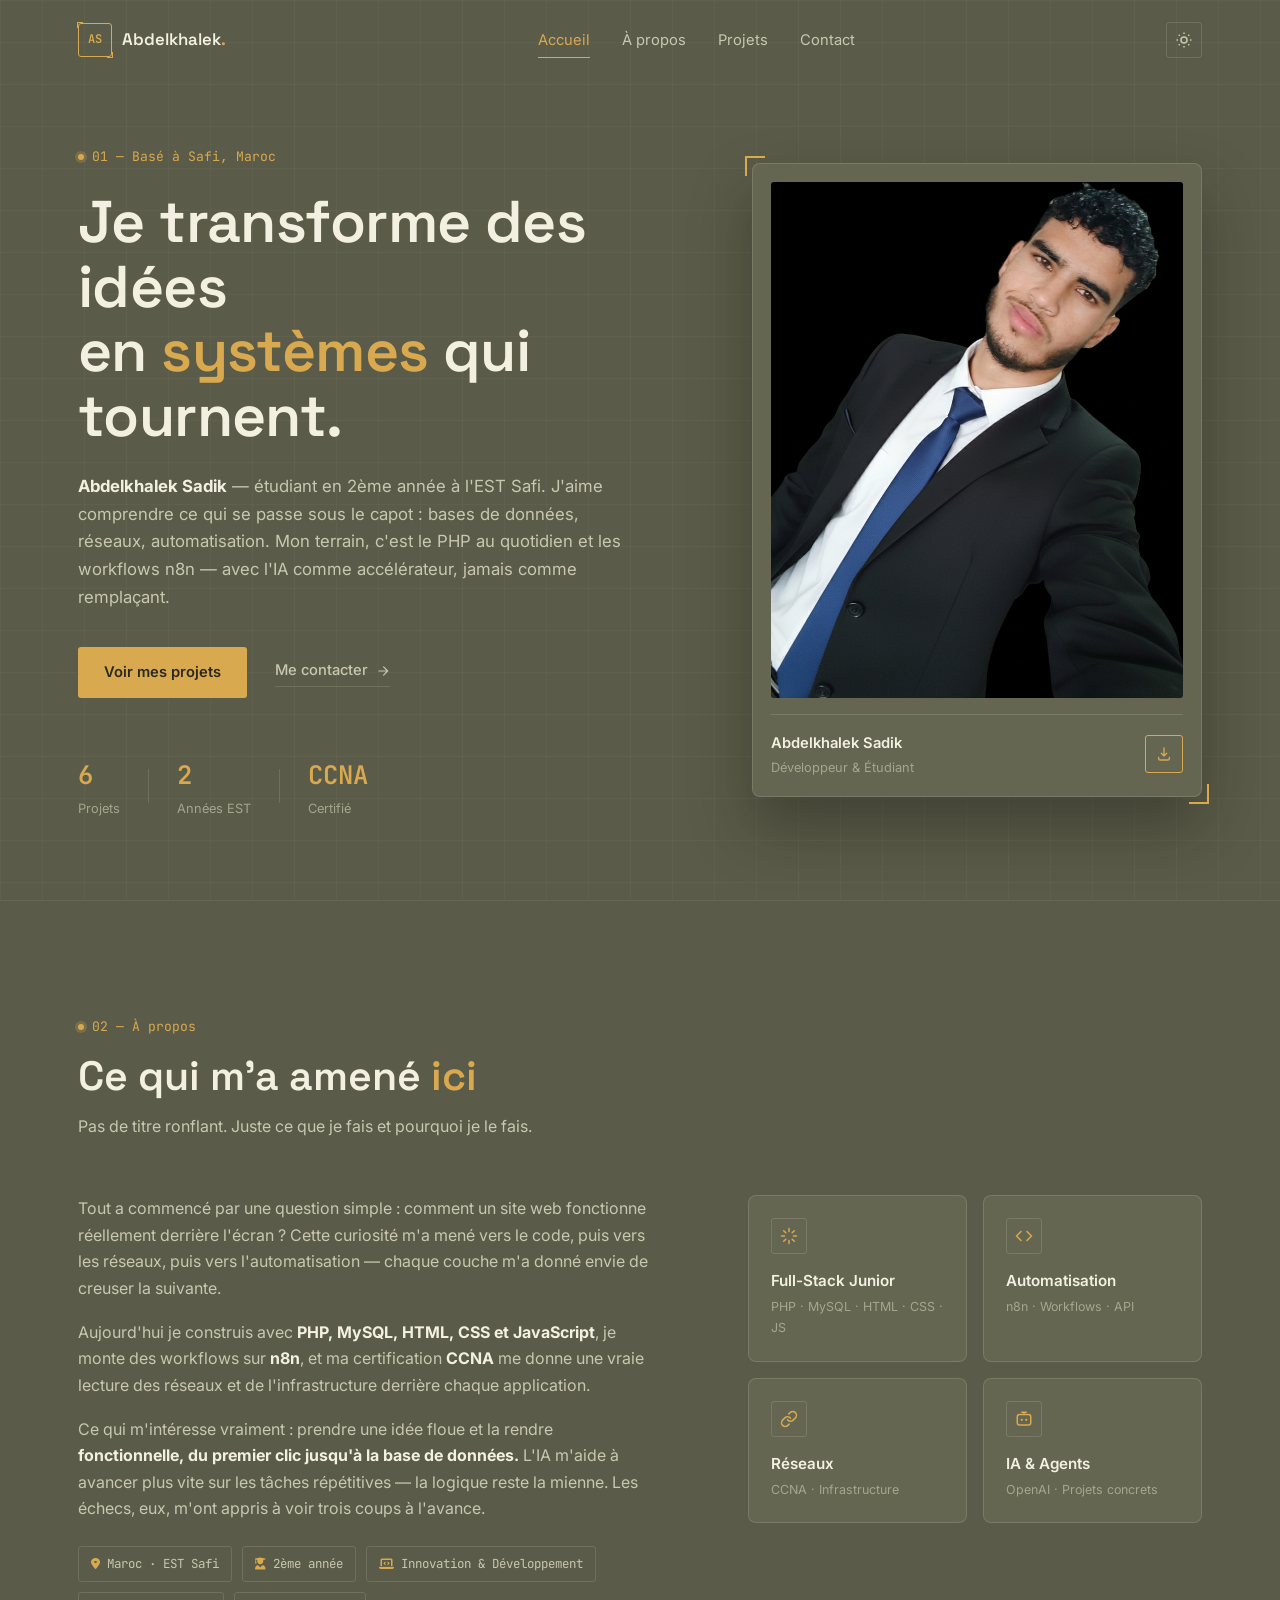
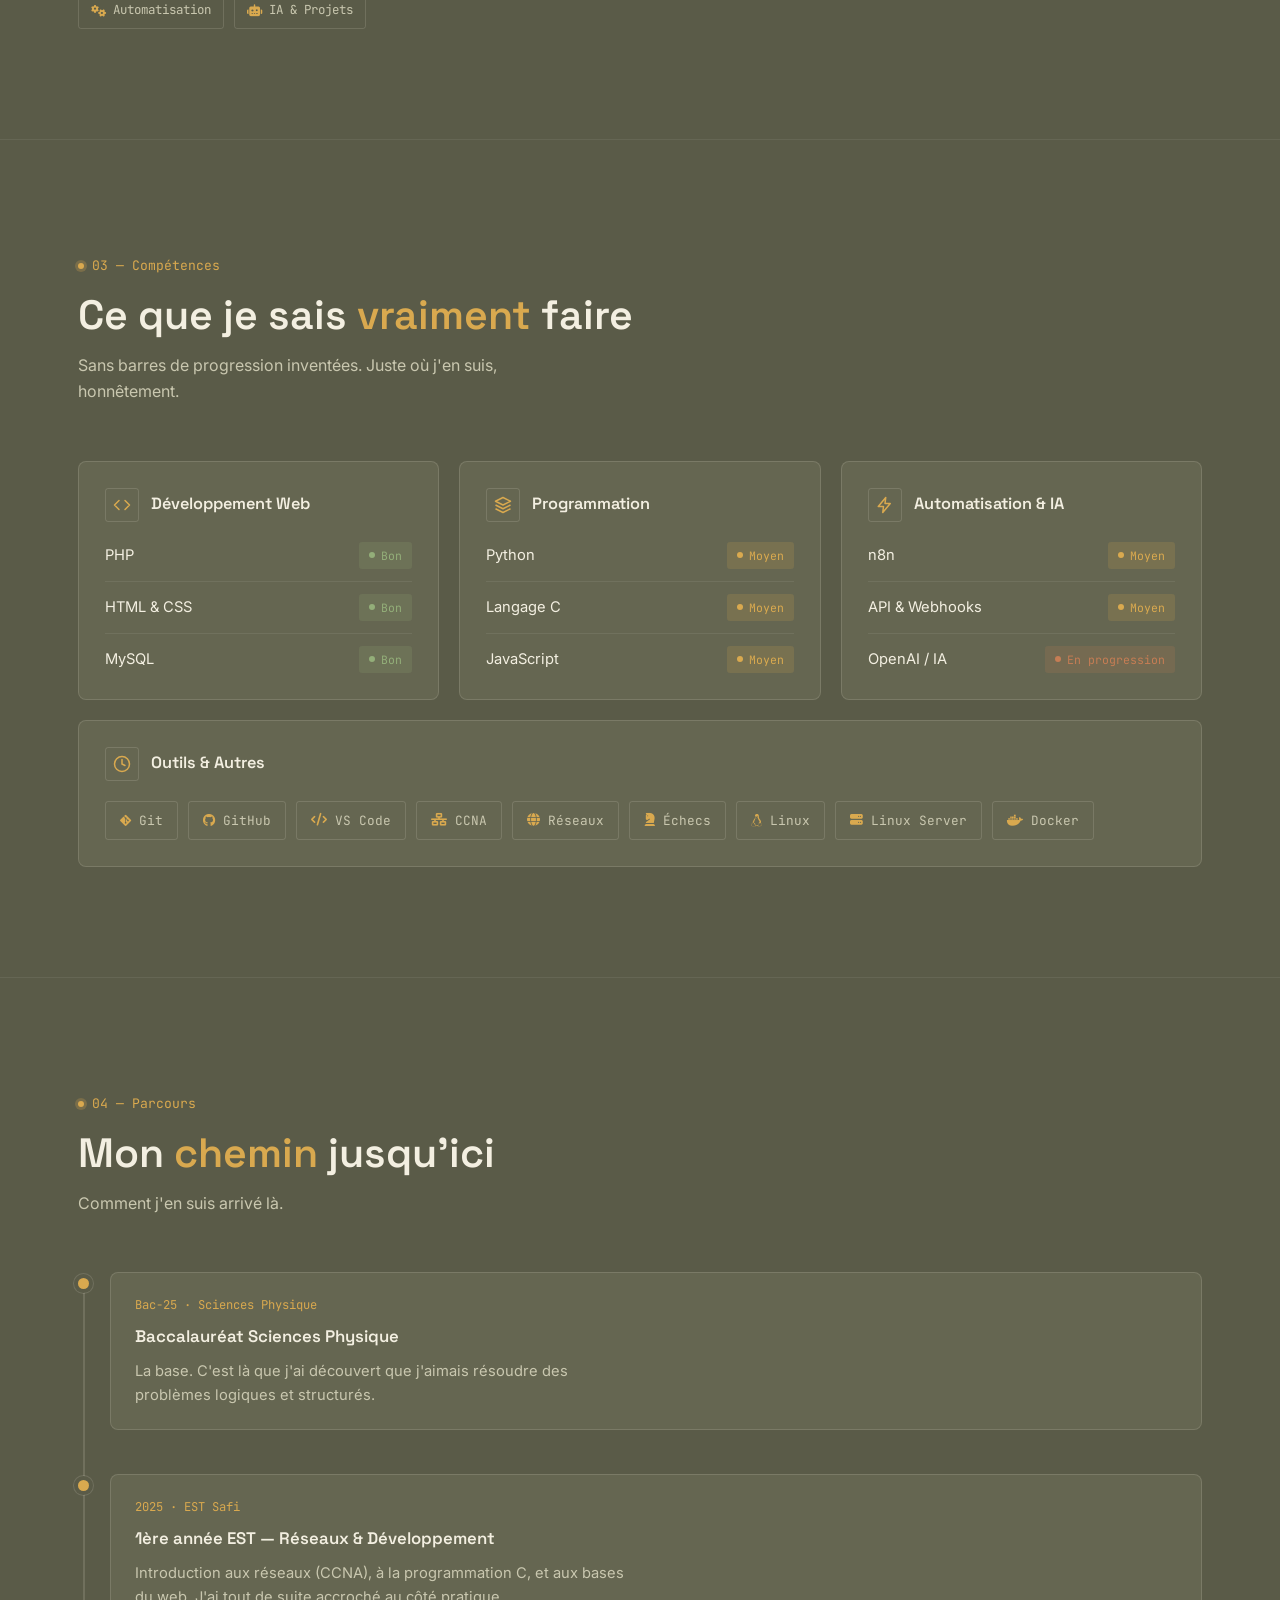
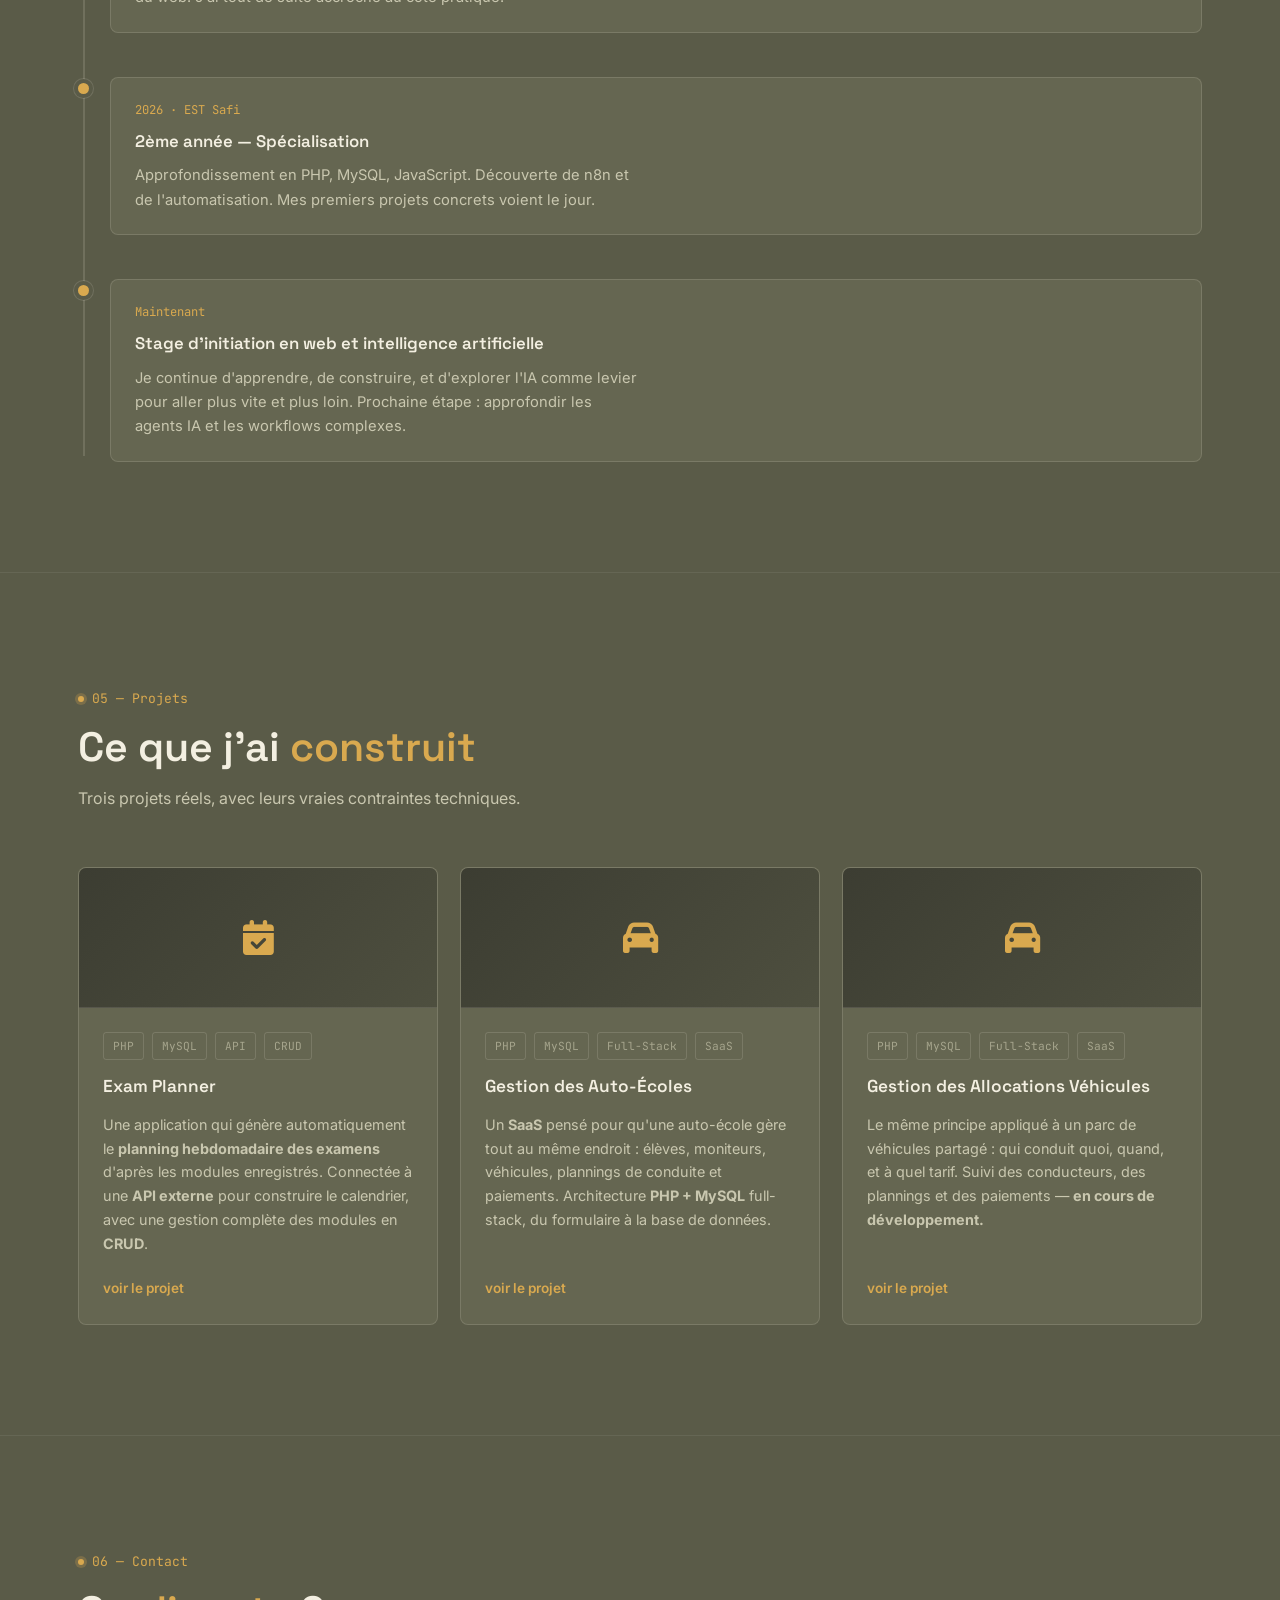
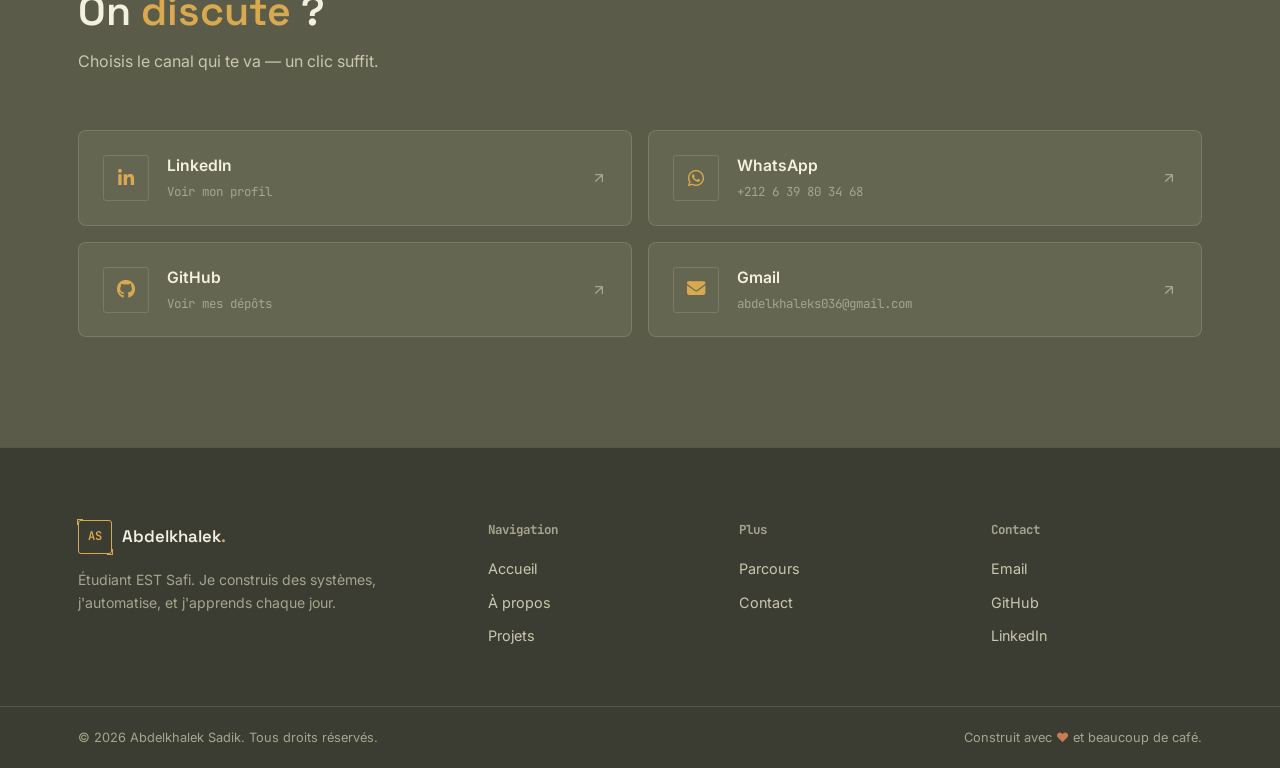
==== commit e6bc756f: "upgrade" ====
--- a/index.html
+++ b/index.html
@@ -79,7 +79,7 @@
 
         <div class="hero-stats">
           <div>
-            <div class="stat-number">3</div>
+            <div class="stat-number">6</div>
             <div class="stat-label">Projets</div>
           </div>
           <div class="stat-divider"></div>
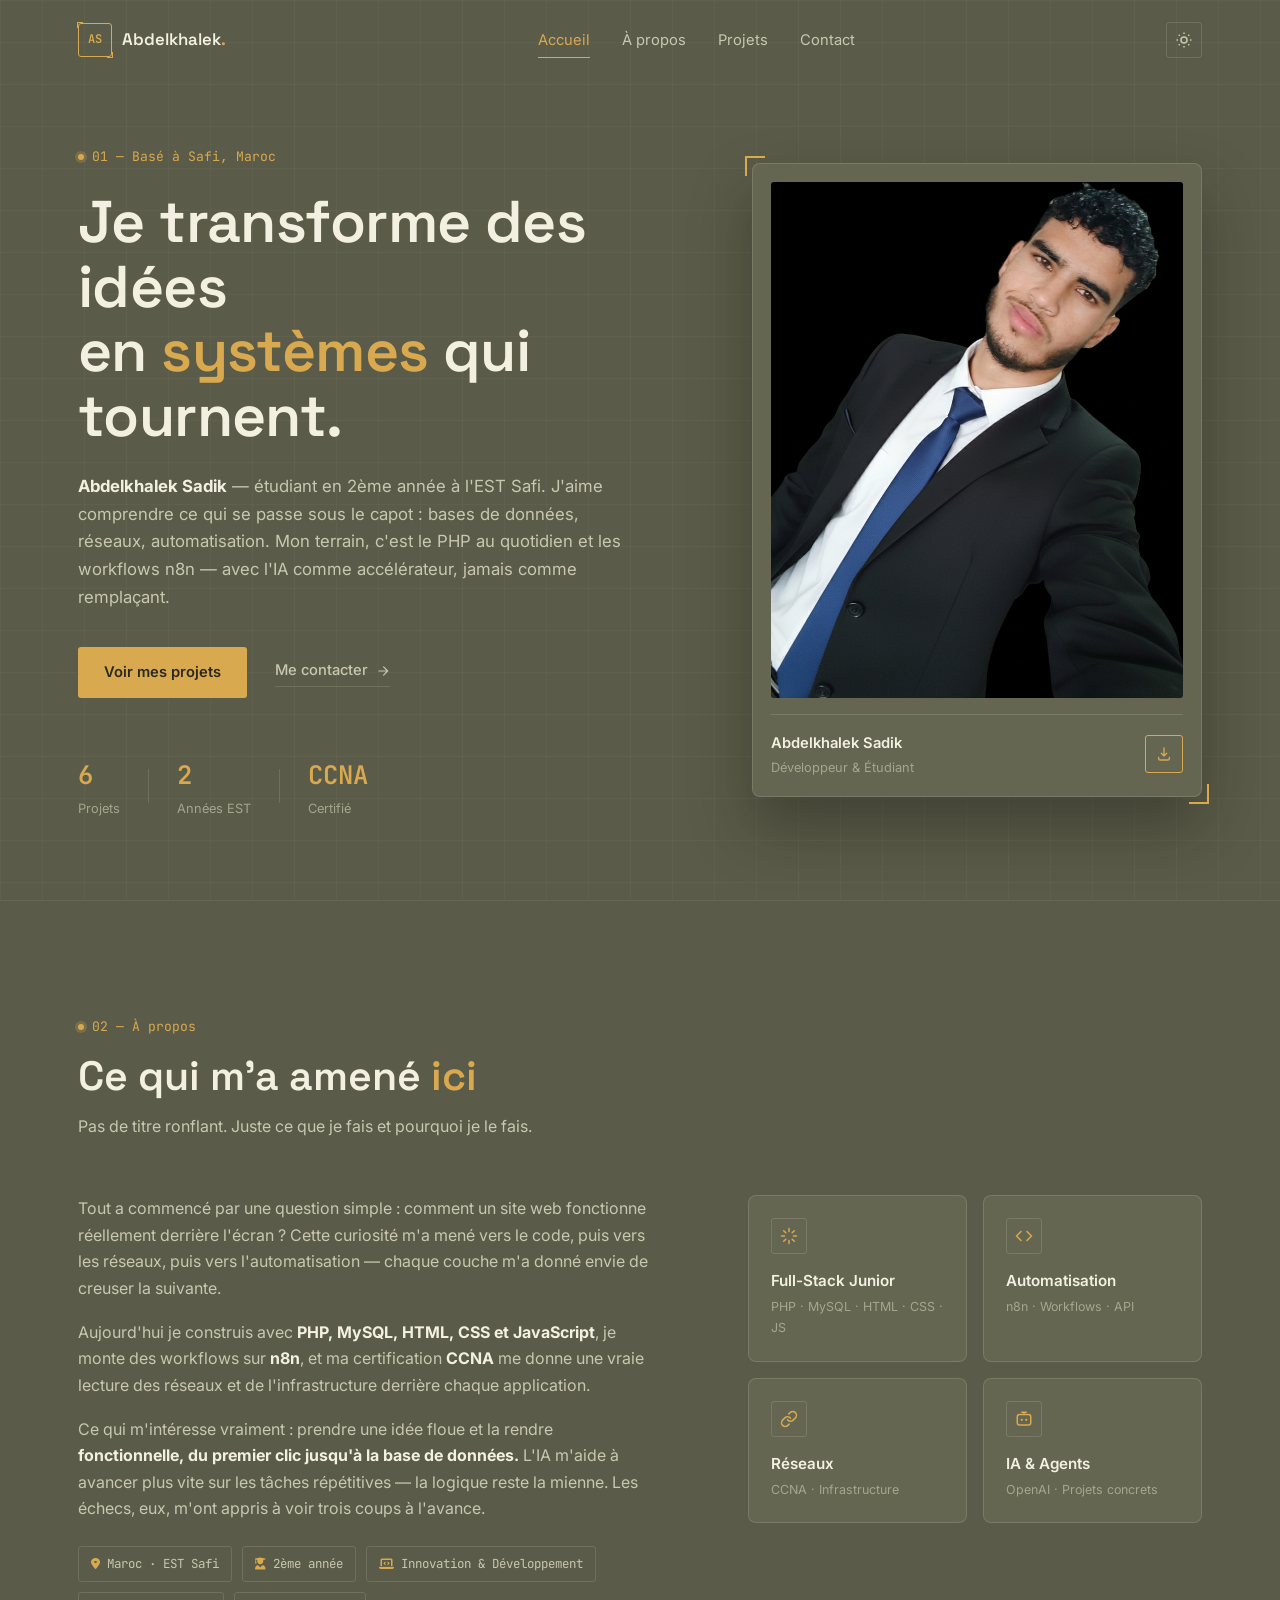
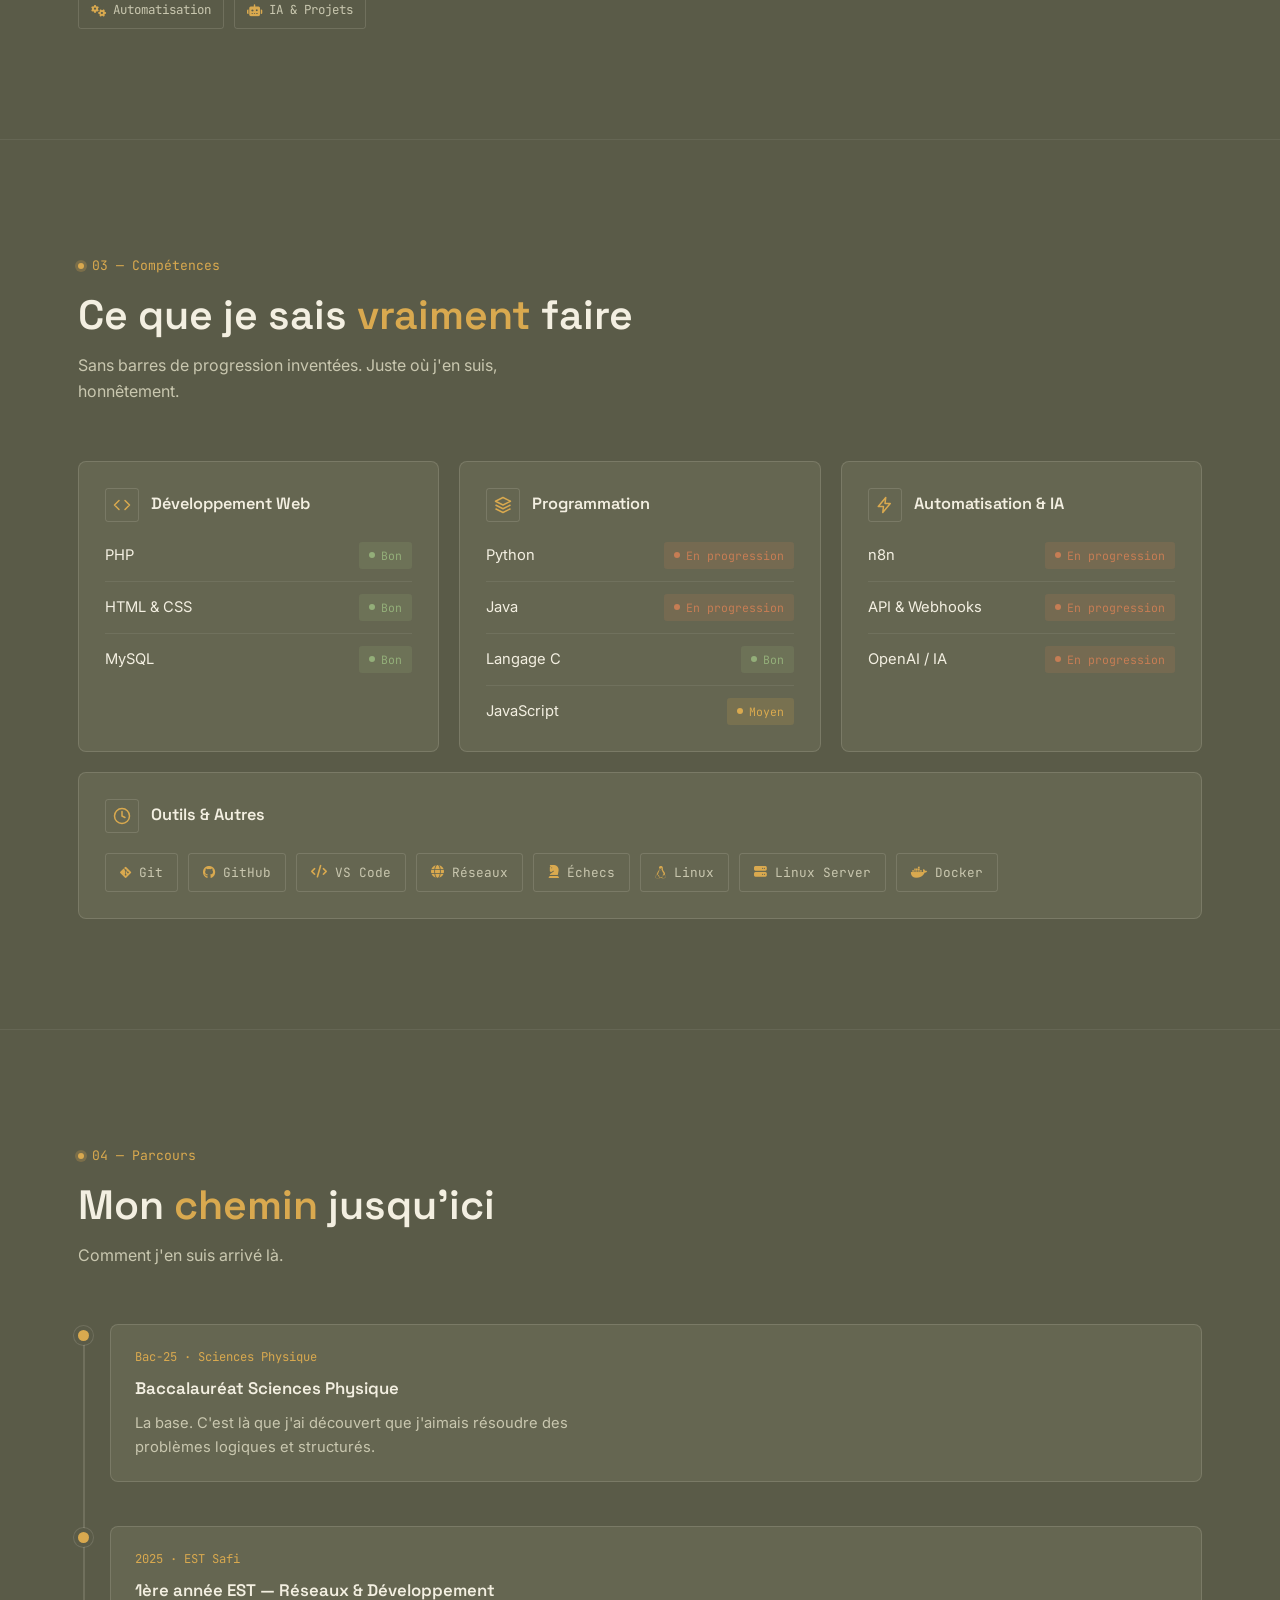
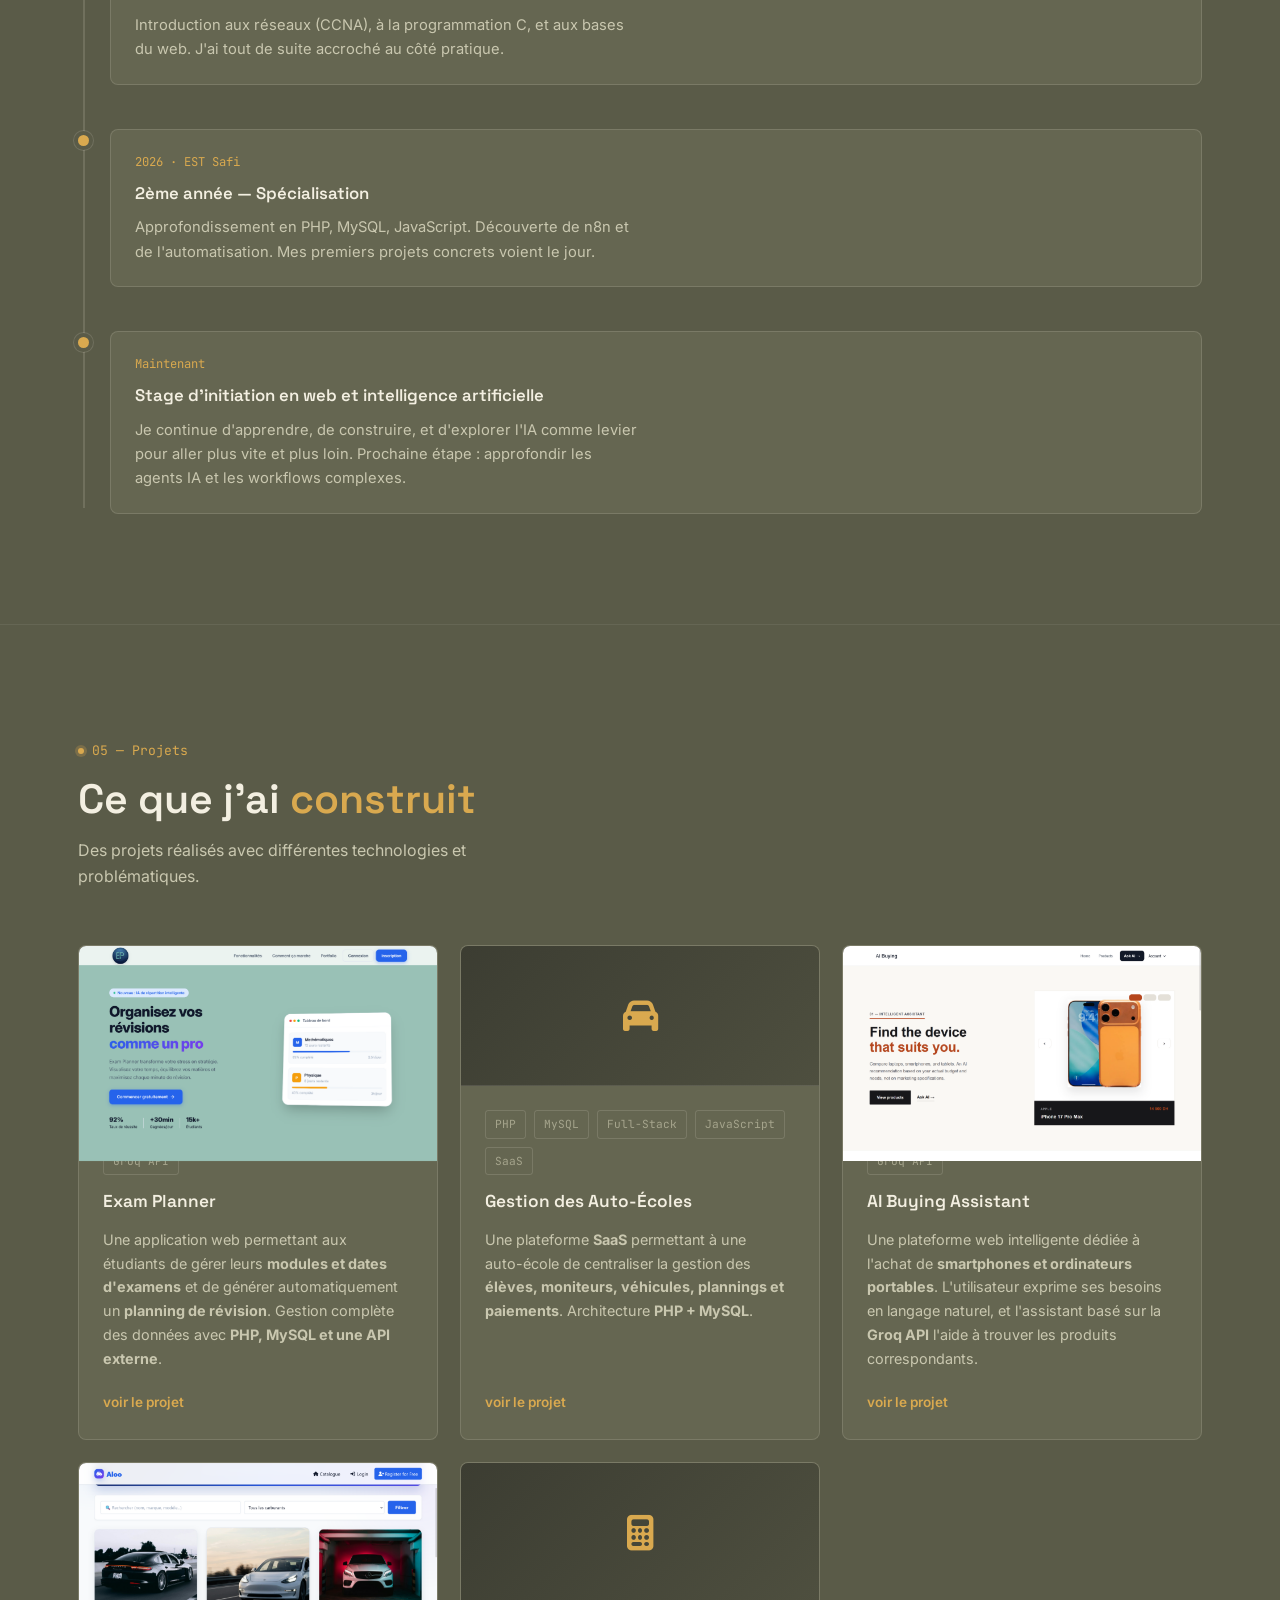
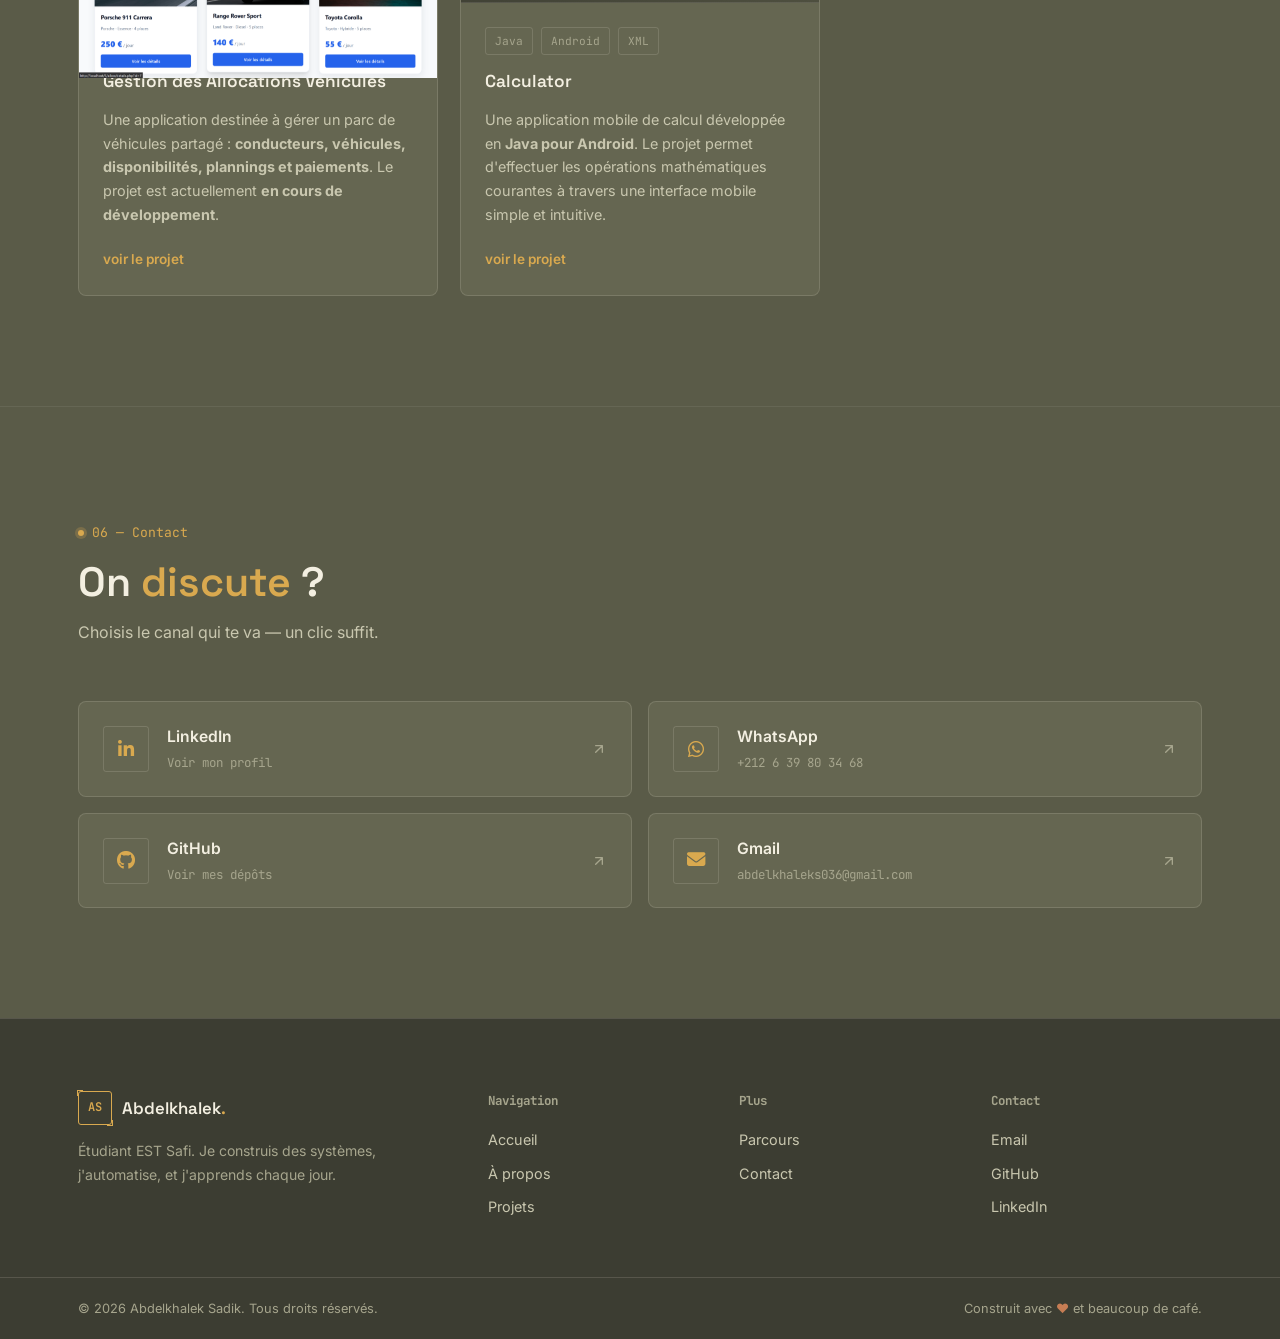
==== commit 31252ef0: "upgrade 2" ====
--- a/index.html
+++ b/index.html
@@ -224,8 +224,9 @@
             <h3>Programmation</h3>
           </div>
           <div class="skill-list">
-            <div class="skill-item"><span>Python</span><span class="skill-level level-medium">Moyen</span></div>
-            <div class="skill-item"><span>Langage C</span><span class="skill-level level-medium">Moyen</span></div>
+            <div class="skill-item"><span>Python</span><span class="skill-level level-learning">En progression</span></div>
+            <div class="skill-item"><span>Java</span><span class="skill-level level-learning">En progression</span></div>
+            <div class="skill-item"><span>Langage C</span><span class="skill-level level-good">Bon</span></div>
             <div class="skill-item"><span>JavaScript</span><span class="skill-level level-medium">Moyen</span></div>
           </div>
         </div>
@@ -237,8 +238,8 @@
             <h3>Automatisation & IA</h3>
           </div>
           <div class="skill-list">
-            <div class="skill-item"><span>n8n</span><span class="skill-level level-medium">Moyen</span></div>
-            <div class="skill-item"><span>API & Webhooks</span><span class="skill-level level-medium">Moyen</span></div>
+            <div class="skill-item"><span>n8n</span><span class="skill-level level-learning">En progression</span></div>
+            <div class="skill-item"><span>API & Webhooks</span><span class="skill-level level-learning">En progression</span></div>
             <div class="skill-item"><span>OpenAI / IA</span><span class="skill-level level-learning">En progression</span></div>
           </div>
         </div>
@@ -253,7 +254,6 @@
               <span class="tool-chip"><i class="fab fa-git-alt"></i> Git</span>
               <span class="tool-chip"><i class="fab fa-github"></i> GitHub</span>
               <span class="tool-chip"><i class="fas fa-code"></i> VS Code</span>
-              <span class="tool-chip"><i class="fas fa-network-wired"></i> CCNA</span>
               <span class="tool-chip"><i class="fas fa-globe"></i> Réseaux</span>
               <span class="tool-chip"><i class="fas fa-chess-knight"></i> Échecs</span>
               <span class="tool-chip"><i class="fab fa-linux"></i> Linux</span>
@@ -311,75 +311,119 @@
     </div>
   </section>
 
-  <!-- PROJECTS -->
+<!-- PROJECTS -->
   <section id="projects" class="section">
     <div class="container">
       <div class="section-head reveal">
         <span class="eyebrow">05 — Projets</span>
         <h2 class="section-title">Ce que j'ai <span class="accent-text">construit</span></h2>
-        <p class="section-sub">Trois projets réels, avec leurs vraies contraintes techniques.</p>
+        <p class="section-sub">Des projets réalisés avec différentes technologies et problématiques.</p>
       </div>
       <div class="projects-grid reveal">
+ 
+        <!-- Exam Planner -->
         <article class="project-card">
-          <div class="project-thumb"><i class="fas fa-calendar-check"></i></div>
+          <div class="project-thumb">
+            <img src="exam-planner.png" alt="Exam Planner" class="project-thumb-img">
+          </div>
           <div class="project-body">
             <div class="project-tags">
-              <span>PHP</span><span>MySQL</span><span>API</span><span>CRUD</span>
+              <span>PHP</span><span>MySQL</span><span>JavaScript</span><span>CRUD</span><span>Groq API</span>
             </div>
             <h3>Exam Planner</h3>
             <p>
-              Une application qui génère automatiquement le <strong>planning hebdomadaire des examens</strong>
-              d'après les modules enregistrés. Connectée à une <strong>API externe</strong> pour construire
-              le calendrier, avec une gestion complète des modules en <strong>CRUD</strong>.
+              Une application web permettant aux étudiants de gérer leurs <strong>modules et dates d'examens</strong>
+              et de générer automatiquement un <strong>planning de révision</strong>. Gestion complète des données
+              avec <strong>PHP, MySQL et une API externe</strong>.
             </p>
             <div class="project-buttons">
-              <a href="https://www.linkedin.com/in/abd-elkhalek-sadik-b23182395/" target="_blank" rel="noopener" class="btn-project">
-                voir le projet
-              </a>
+              <a href="https://www.linkedin.com/in/abd-elkhalek-sadik-b23182395/" target="_blank" rel="noopener" class="btn-project">voir le projet</a>
             </div>
           </div>
         </article>
+ 
+        <!-- Gestion Auto-Écoles -->
         <article class="project-card">
           <div class="project-thumb"><i class="fas fa-car"></i></div>
           <div class="project-body">
             <div class="project-tags">
-              <span>PHP</span><span>MySQL</span><span>Full-Stack</span><span>SaaS</span>
+              <span>PHP</span><span>MySQL</span><span>Full-Stack</span><span>JavaScript</span><span>SaaS</span>
             </div>
             <h3>Gestion des Auto-Écoles</h3>
             <p>
-              Un <strong>SaaS</strong> pensé pour qu'une auto-école gère tout au même endroit :
-              élèves, moniteurs, véhicules, plannings de conduite et paiements.
-              Architecture <strong>PHP + MySQL</strong> full-stack, du formulaire à la base de données.
+              Une plateforme <strong>SaaS</strong> permettant à une auto-école de centraliser la gestion des
+              <strong>élèves, moniteurs, véhicules, plannings et paiements</strong>. Architecture <strong>PHP + MySQL</strong>.
             </p>
             <div class="project-buttons">
-              <a href="https://www.linkedin.com/in/abd-elkhalek-sadik-b23182395/" target="_blank" rel="noopener" class="btn-project">
-                voir le projet
-              </a>
+              <a href="https://www.linkedin.com/in/abd-elkhalek-sadik-b23182395/" target="_blank" rel="noopener" class="btn-project">voir le projet</a>
             </div>
           </div>
         </article>
+ 
+        <!-- AI Buying Assistant -->
         <article class="project-card">
-          <div class="project-thumb"><i class="fas fa-car"></i></div>
+          <div class="project-thumb">
+            <img src="Ai-buying-assisten.png" alt="AI Buying Assistant" class="project-thumb-img">
+          </div>
+          <div class="project-body">
+            <div class="project-tags">
+              <span>PHP</span><span>MySQL</span><span>JavaScript</span><span>CRUD</span><span>Groq API</span>
+            </div>
+            <h3>AI Buying Assistant</h3>
+            <p>
+              Une plateforme web intelligente dédiée à l'achat de <strong>smartphones et ordinateurs portables</strong>.
+              L'utilisateur exprime ses besoins en langage naturel, et l'assistant basé sur la <strong>Groq API</strong>
+              l'aide à trouver les produits correspondants.
+            </p>
+            <div class="project-buttons">
+              <a href="https://www.linkedin.com/in/abd-elkhalek-sadik-b23182395/" target="_blank" rel="noopener" class="btn-project">voir le projet</a>
+            </div>
+          </div>
+        </article>
+ 
+        <!-- Vehicle Allocation -->
+        <article class="project-card">
+          <div class="project-thumb">
+            <img src="allo.png" alt="Gestion des Allocations Véhicules" class="project-thumb-img">
+          </div>
           <div class="project-body">
             <div class="project-tags">
               <span>PHP</span><span>MySQL</span><span>Full-Stack</span><span>SaaS</span>
             </div>
             <h3>Gestion des Allocations Véhicules</h3>
             <p>
-              Le même principe appliqué à un parc de véhicules partagé : qui conduit quoi, quand,
-              et à quel tarif. Suivi des conducteurs, des plannings et des paiements —
-              <strong>en cours de développement.</strong>
+              Une application destinée à gérer un parc de véhicules partagé : <strong>conducteurs, véhicules,
+              disponibilités, plannings et paiements</strong>. Le projet est actuellement
+              <strong>en cours de développement</strong>.
             </p>
             <div class="project-buttons">
-              <a href="https://www.linkedin.com/in/abd-elkhalek-sadik-b23182395/" target="_blank" rel="noopener" class="btn-project">
-                voir le projet
-              </a>
+              <a href="https://www.linkedin.com/in/abd-elkhalek-sadik-b23182395/" target="_blank" rel="noopener" class="btn-project">voir le projet</a>
             </div>
           </div>
         </article>
+ 
+        <!-- Calculator -->
+        <article class="project-card">
+          <div class="project-thumb"><i class="fas fa-calculator"></i></div>
+          <div class="project-body">
+            <div class="project-tags">
+              <span>Java</span><span>Android</span><span>XML</span>
+            </div>
+            <h3>Calculator</h3>
+            <p>
+              Une application mobile de calcul développée en <strong>Java pour Android</strong>. Le projet permet
+              d'effectuer les opérations mathématiques courantes à travers une interface mobile simple et intuitive.
+            </p>
+            <div class="project-buttons">
+              <a href="https://www.linkedin.com/in/abd-elkhalek-sadik-b23182395/" target="_blank" rel="noopener" class="btn-project">voir le projet</a>
+            </div>
+          </div>
+        </article>
+ 
       </div>
     </div>
   </section>
+
 
   <!-- CONTACT -->
   <section id="contact" class="section contact-section">
--- a/style.css
+++ b/style.css
@@ -600,9 +600,16 @@
   overflow: hidden;
   display: flex;
   flex-direction: column;
-  transition: border-color 0.25s ease, transform 0.25s ease;
+  position: relative;
+  z-index: 1;
+  transition: border-color 0.25s ease, transform 0.25s ease, box-shadow 0.3s ease;
 }
 .project-card:hover { border-color: var(--accent); transform: translateY(-4px); }
+.project-card.is-elevated {
+  z-index: 60;
+  overflow: visible;
+  box-shadow: 0 26px 60px var(--shadow);
+}
 
 .project-thumb {
   height: 140px;
@@ -610,9 +617,27 @@
   place-items: center;
   font-size: 2.2rem;
   color: var(--accent);
-  background:
-    linear-gradient(135deg, var(--bg-deep), var(--bg-alt));
+  background: linear-gradient(135deg, var(--bg-deep), var(--bg-alt));
   border-bottom: 1px solid var(--line);
+  position: relative;
+  overflow: visible;
+}
+
+.project-thumb-img {
+  width: 100%;
+  height: 100%;
+  object-fit: cover;
+  display: block;
+  border-radius: 0;
+  cursor: pointer;
+  will-change: transform;
+  transform-origin: center;
+  transform: none;
+  transition: transform 0.55s cubic-bezier(0.16, 1, 0.3, 1), box-shadow 0.4s ease, border-radius 0.4s ease;
+}
+.project-thumb-img.is-active {
+  border-radius: var(--radius-m);
+  box-shadow: 0 30px 70px var(--shadow);
 }
 
 .project-body { padding: 24px; display: flex; flex-direction: column; gap: 12px; flex: 1; }
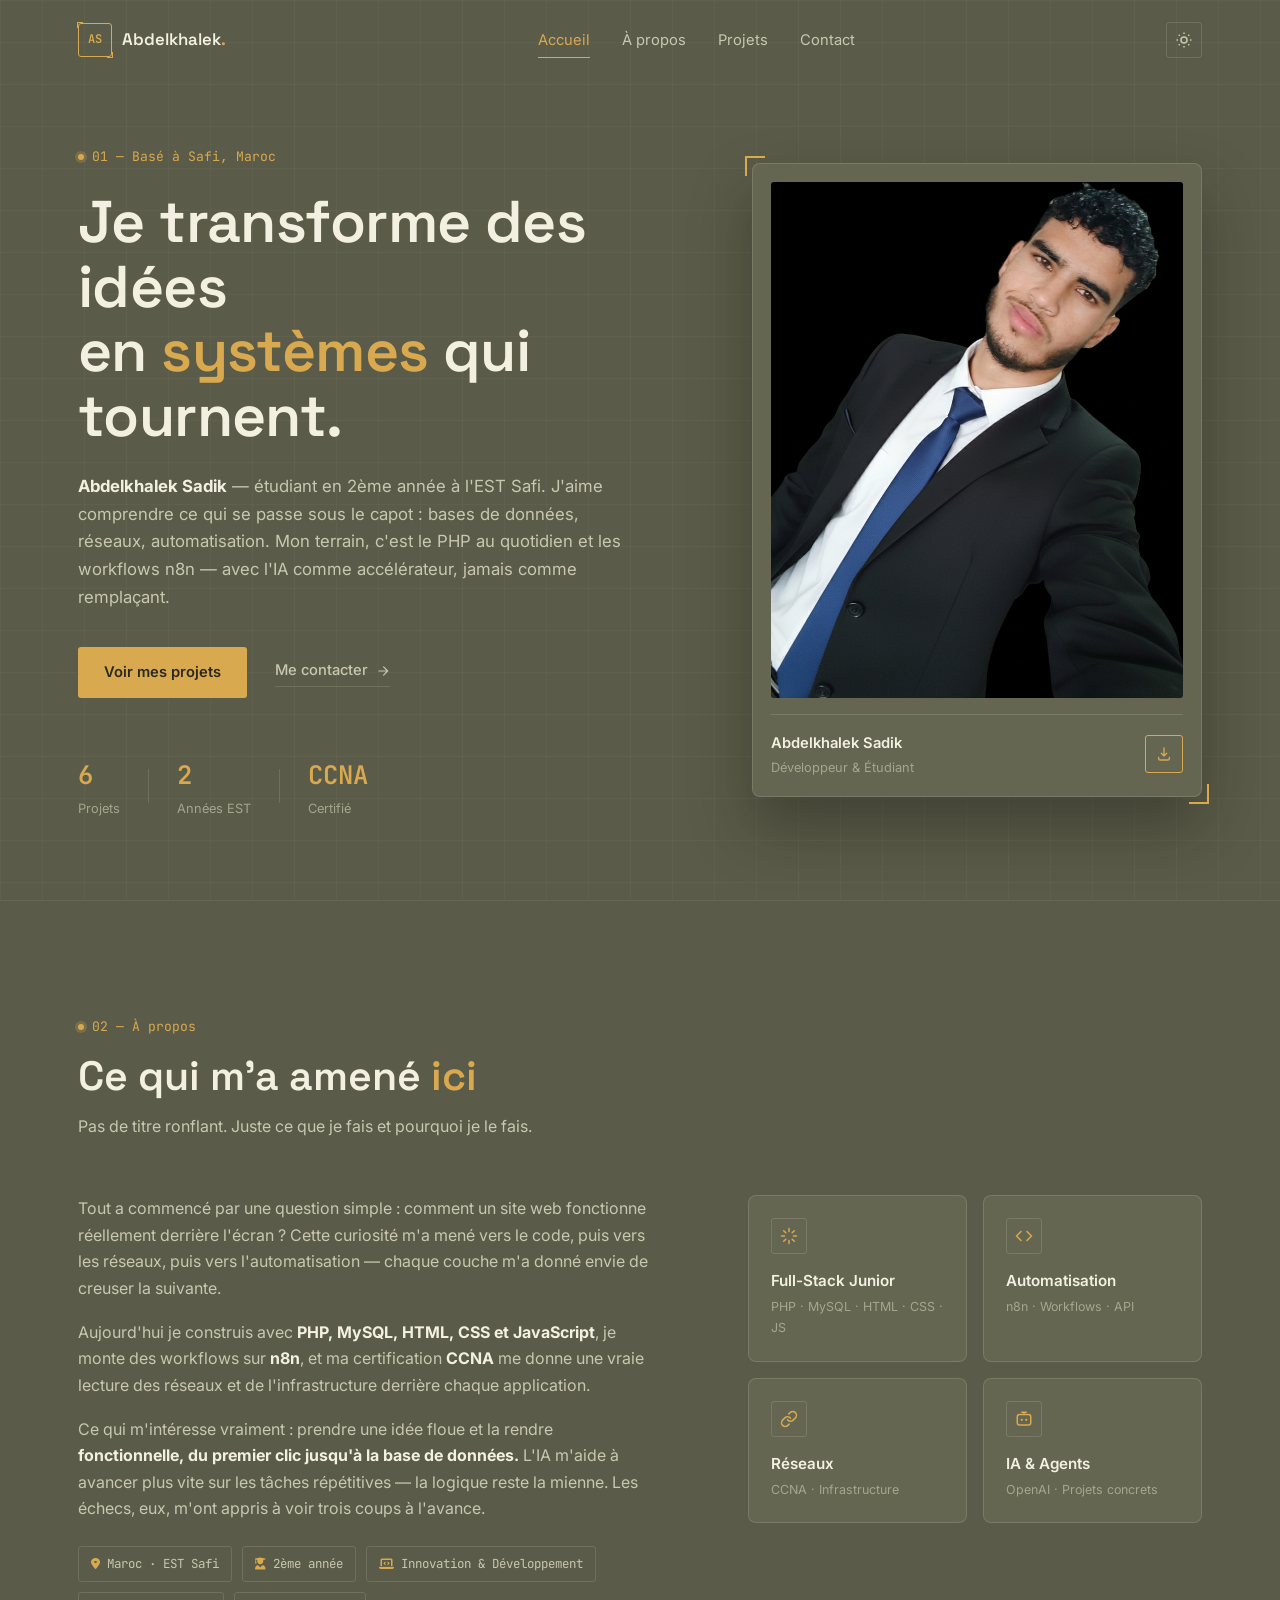
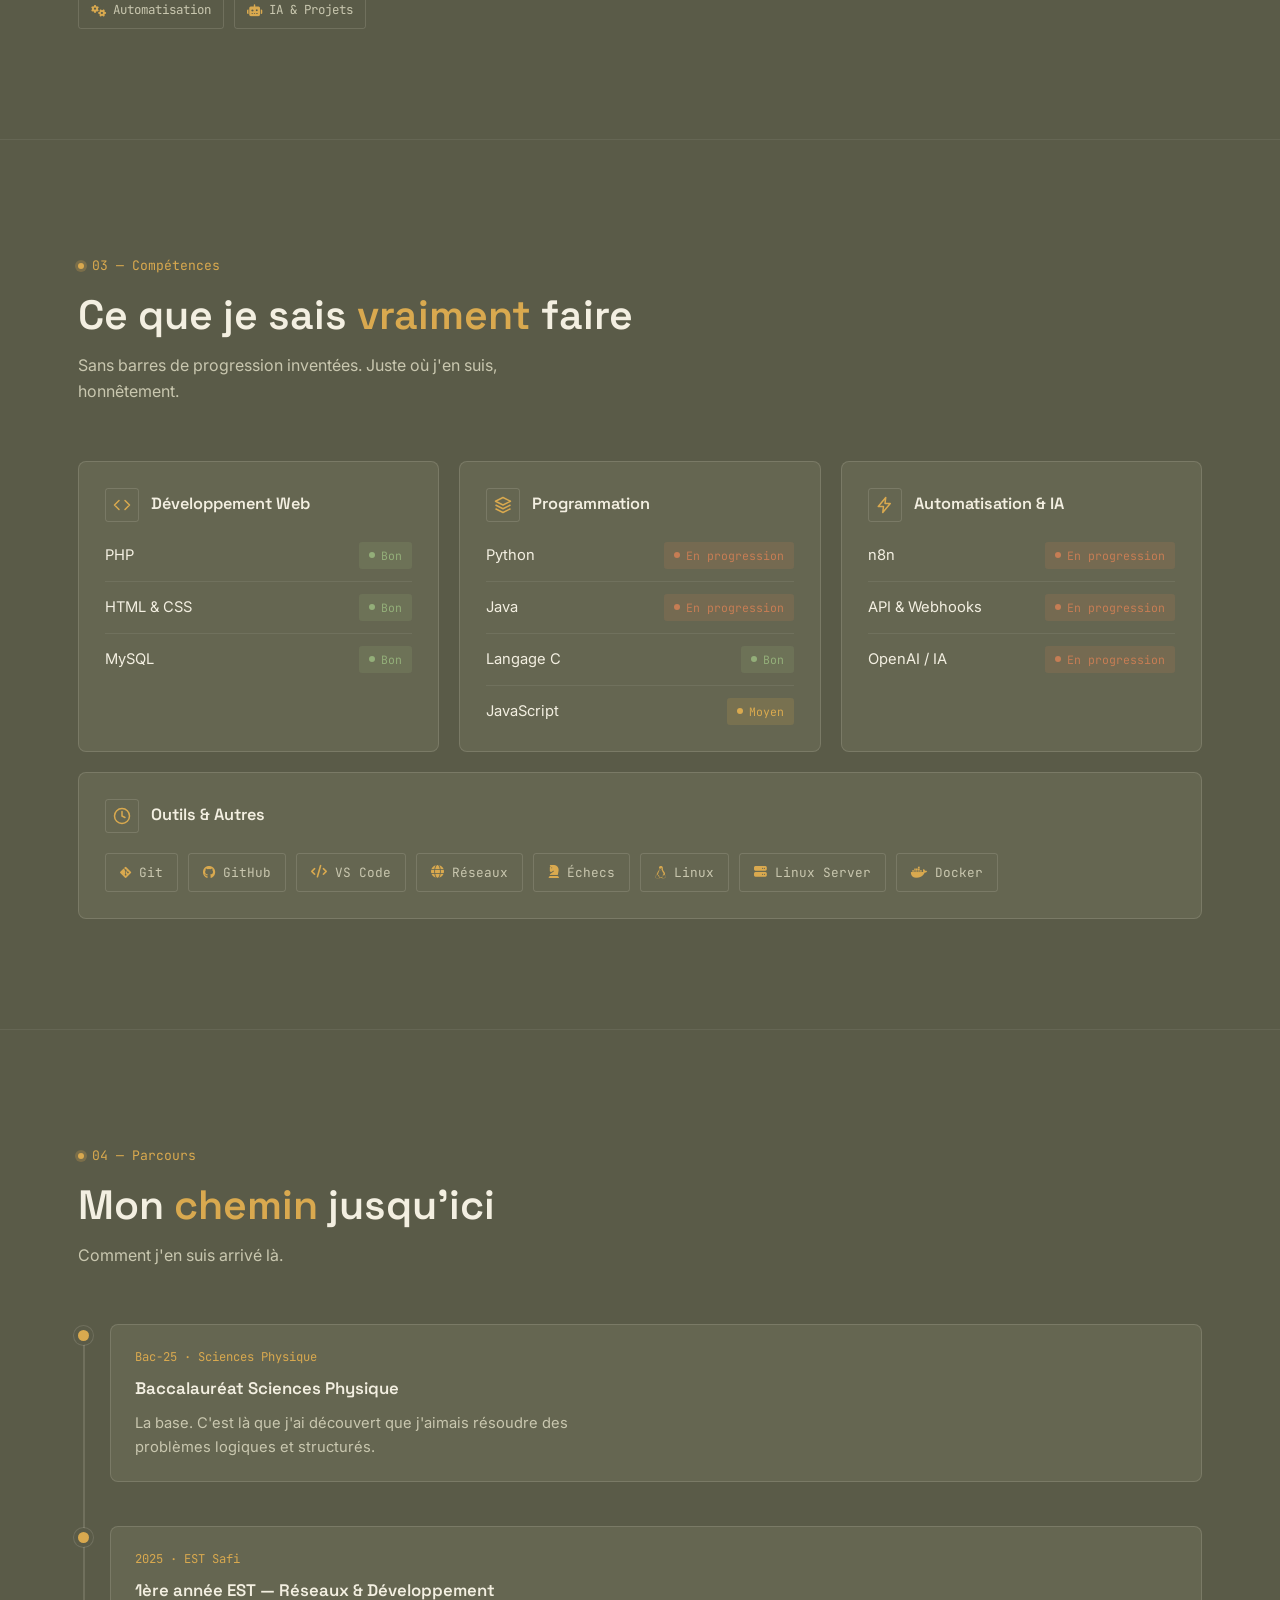
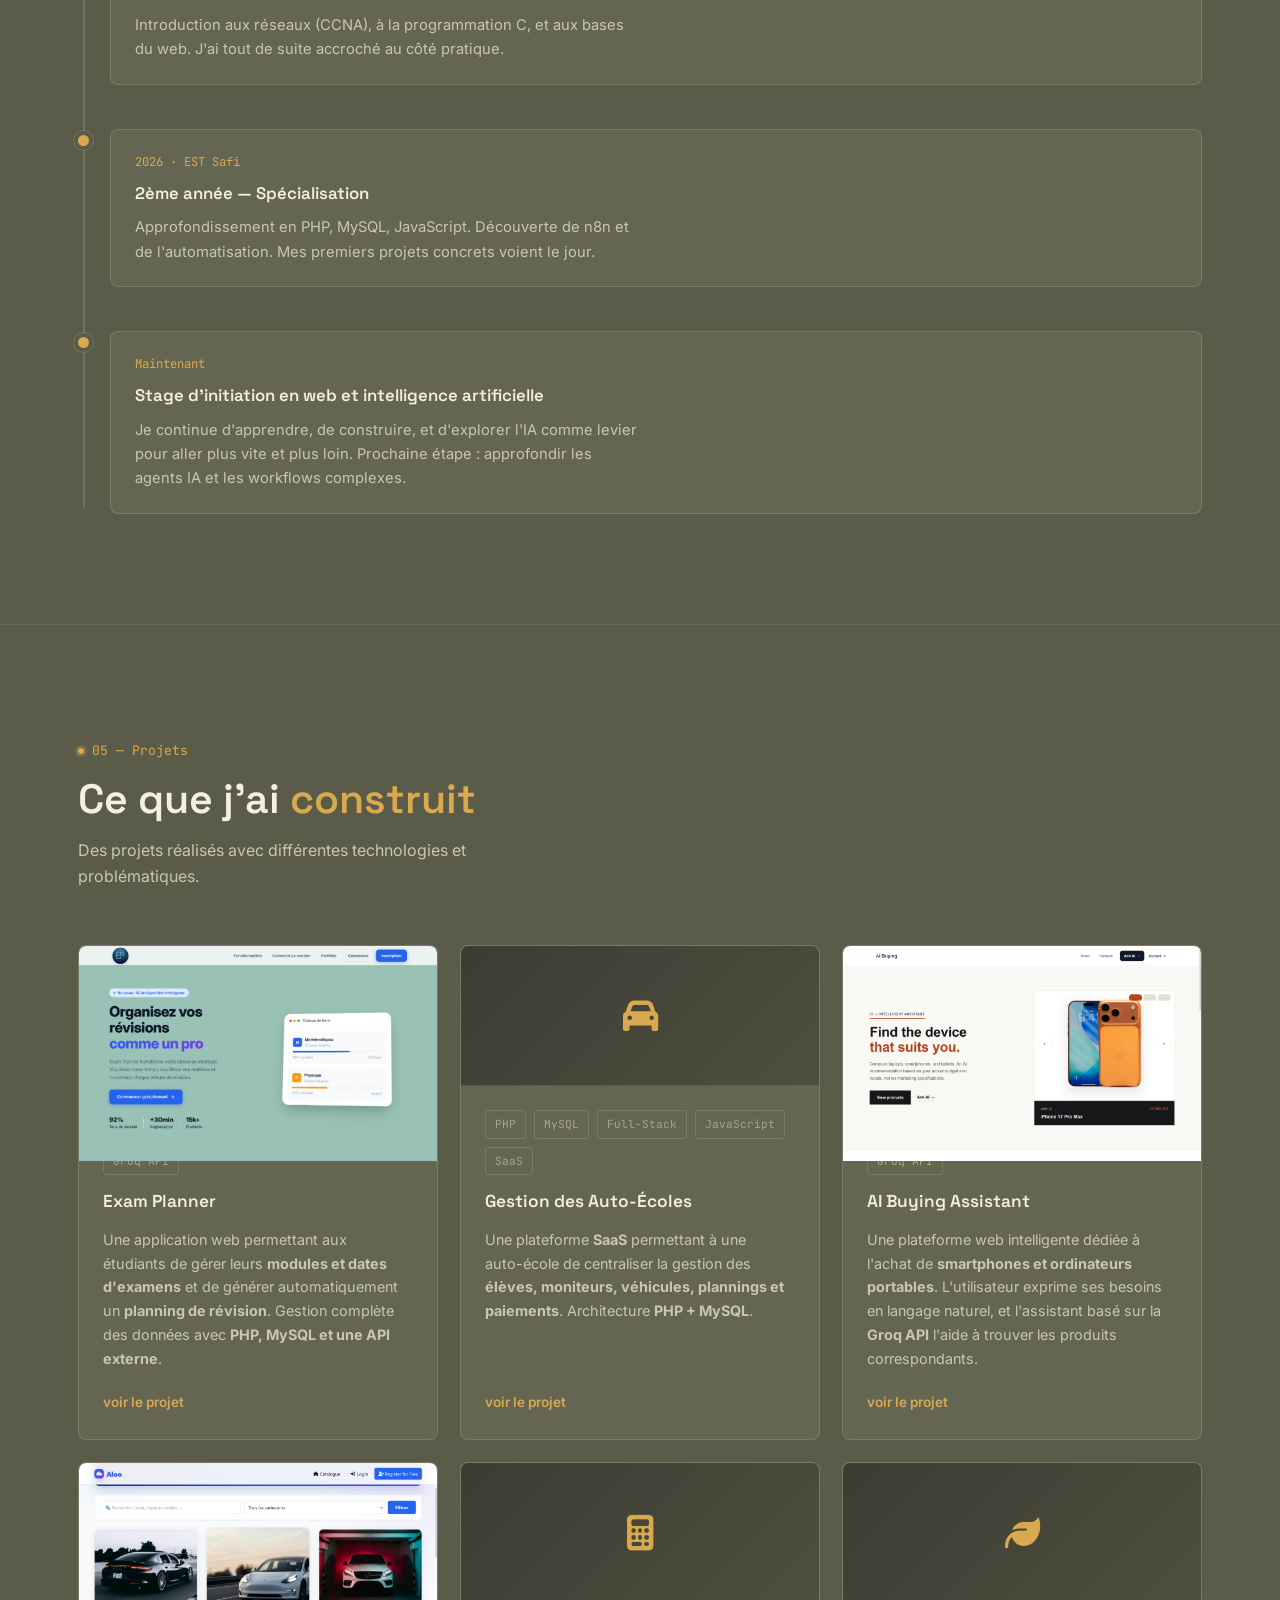
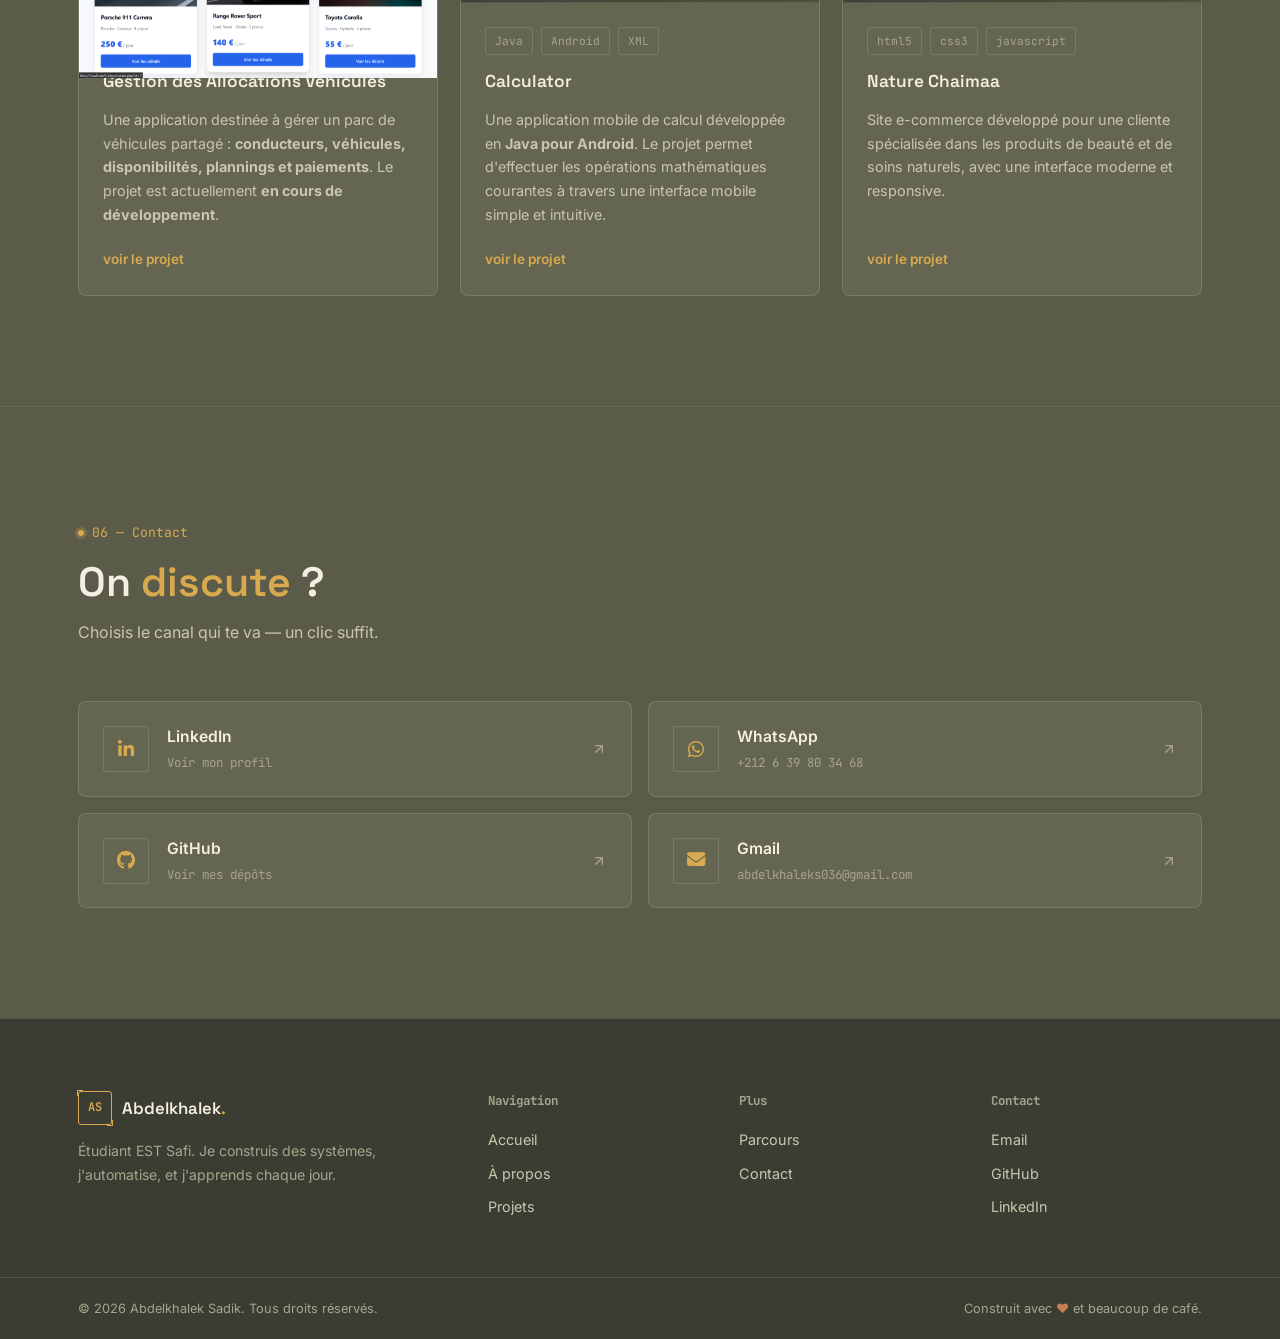
==== commit fb586872: "upgraded" ====
--- a/index.html
+++ b/index.html
@@ -419,6 +419,32 @@
             </div>
           </div>
         </article>
+<!-- nature-chaimaa -->
+      <article class="project-card">
+        <div class="project-thumb"><i class="fas fa-leaf"></i></div>
+
+        <div class="project-body">
+          <div class="project-tags">
+            <span>html5</span><span>css3</span><span>javascript</span>
+          </div>
+
+          <h3>Nature Chaimaa</h3>
+
+          <p>
+            Site e-commerce développé pour une cliente spécialisée dans les produits
+            de beauté et de soins naturels, avec une interface moderne et responsive.
+          </p>
+
+          <div class="project-buttons">
+            <a href="https://www.linkedin.com/in/abd-elkhalek-sadik-b23182395/"
+              target="_blank"
+              rel="noopener"
+              class="btn-project">
+              voir le projet
+            </a>
+          </div>
+        </div>
+      </article>
  
       </div>
     </div>
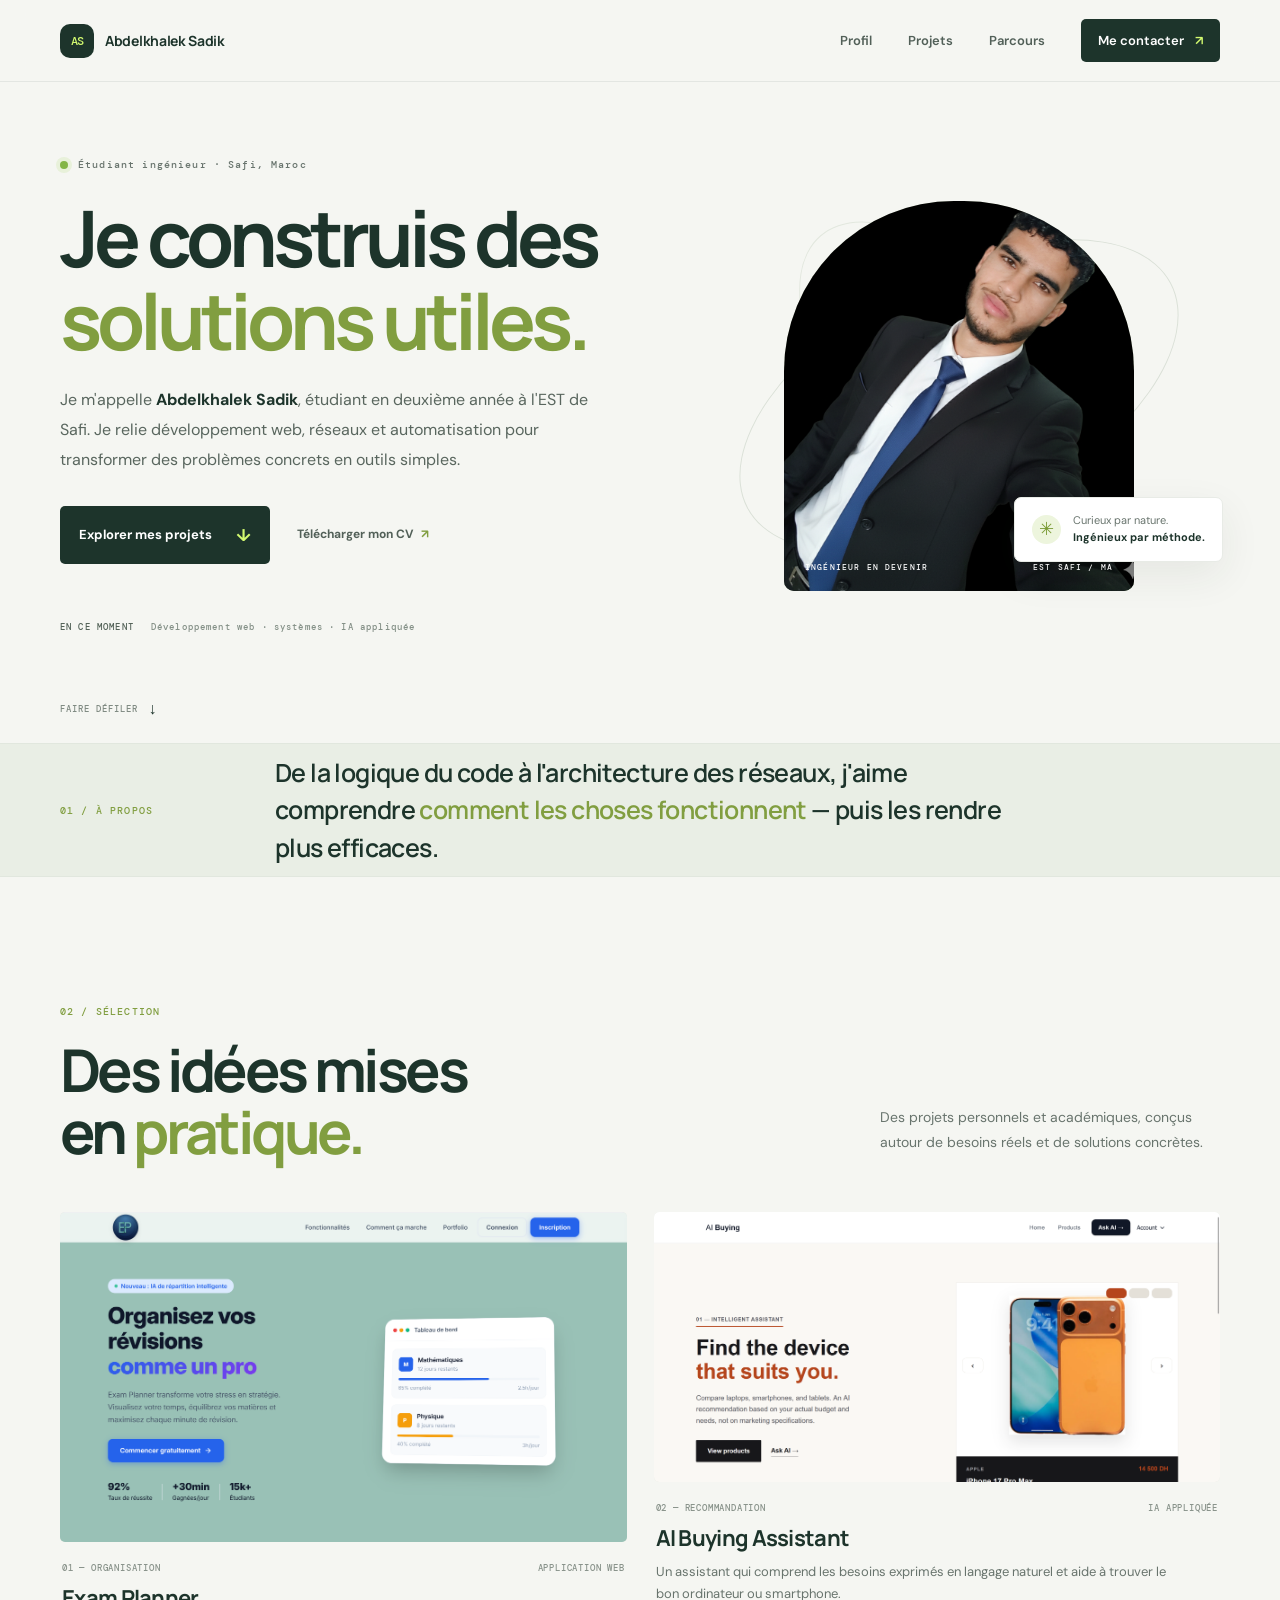
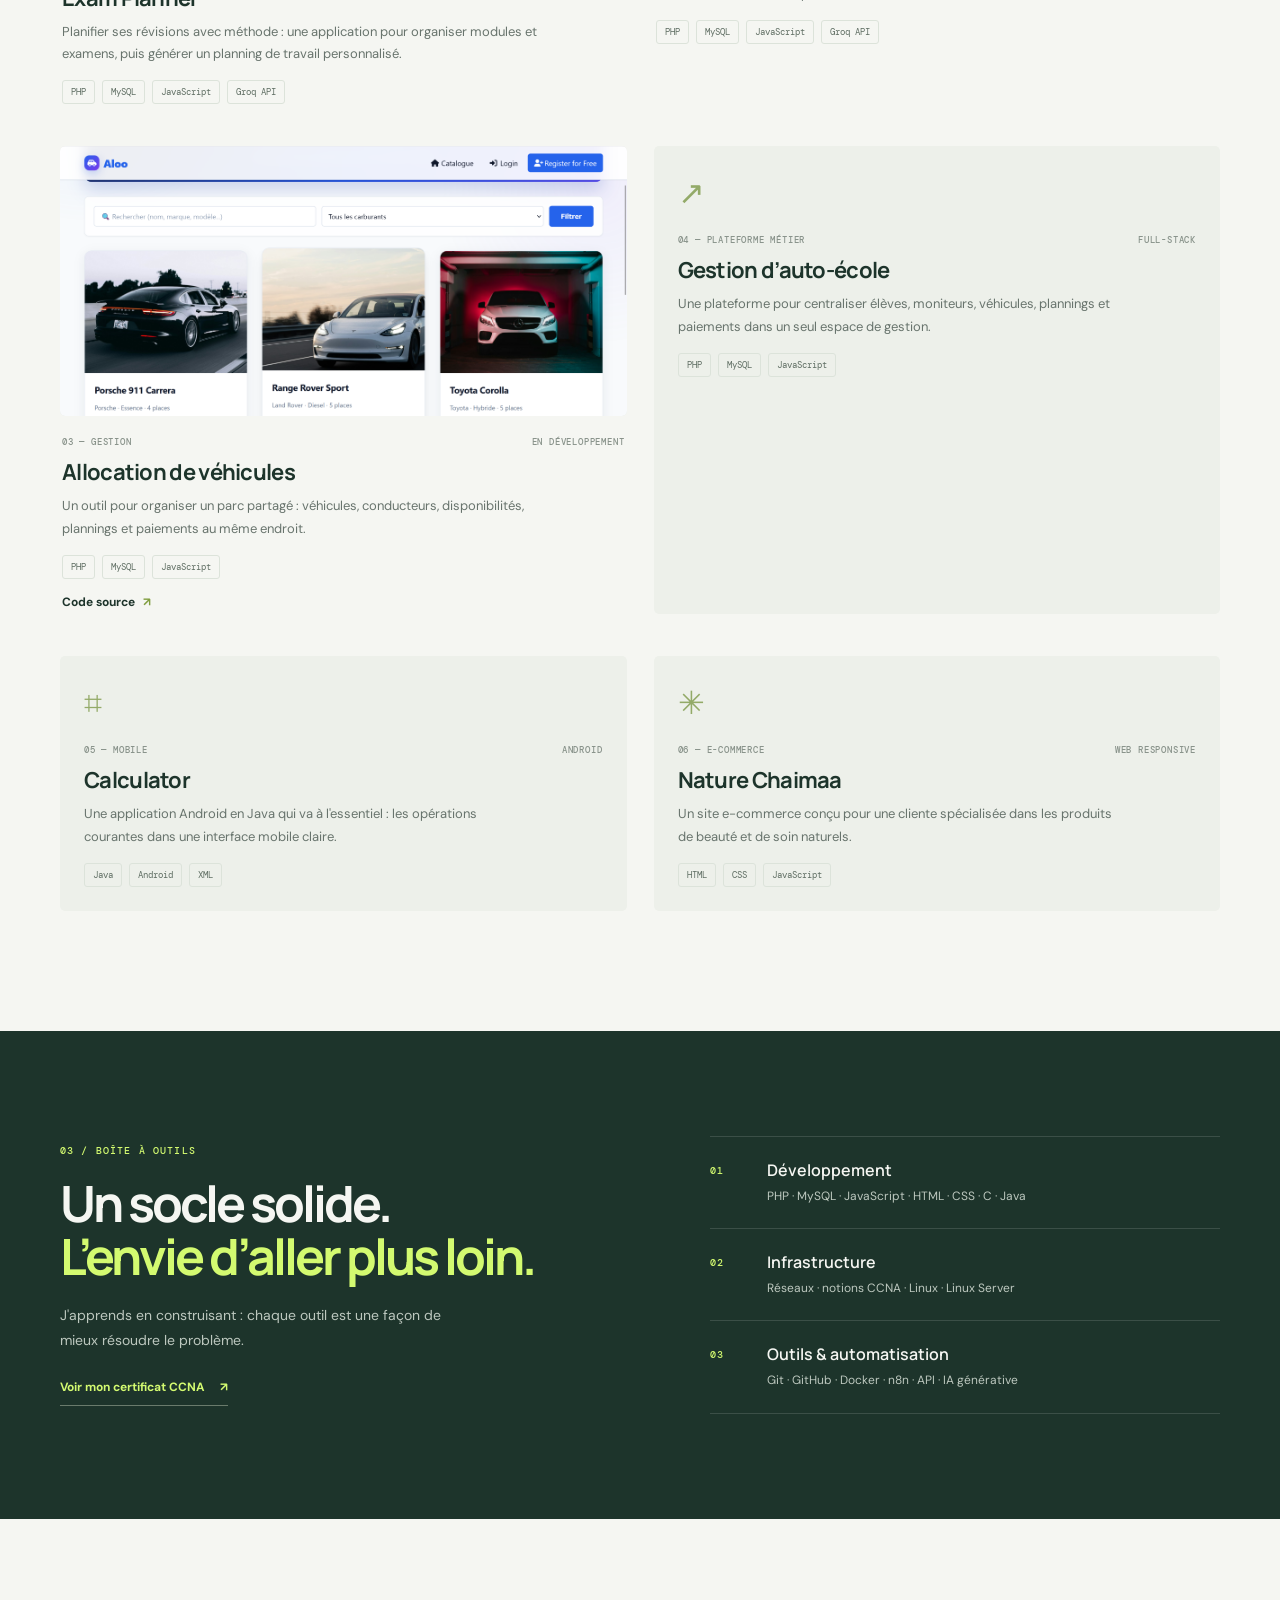
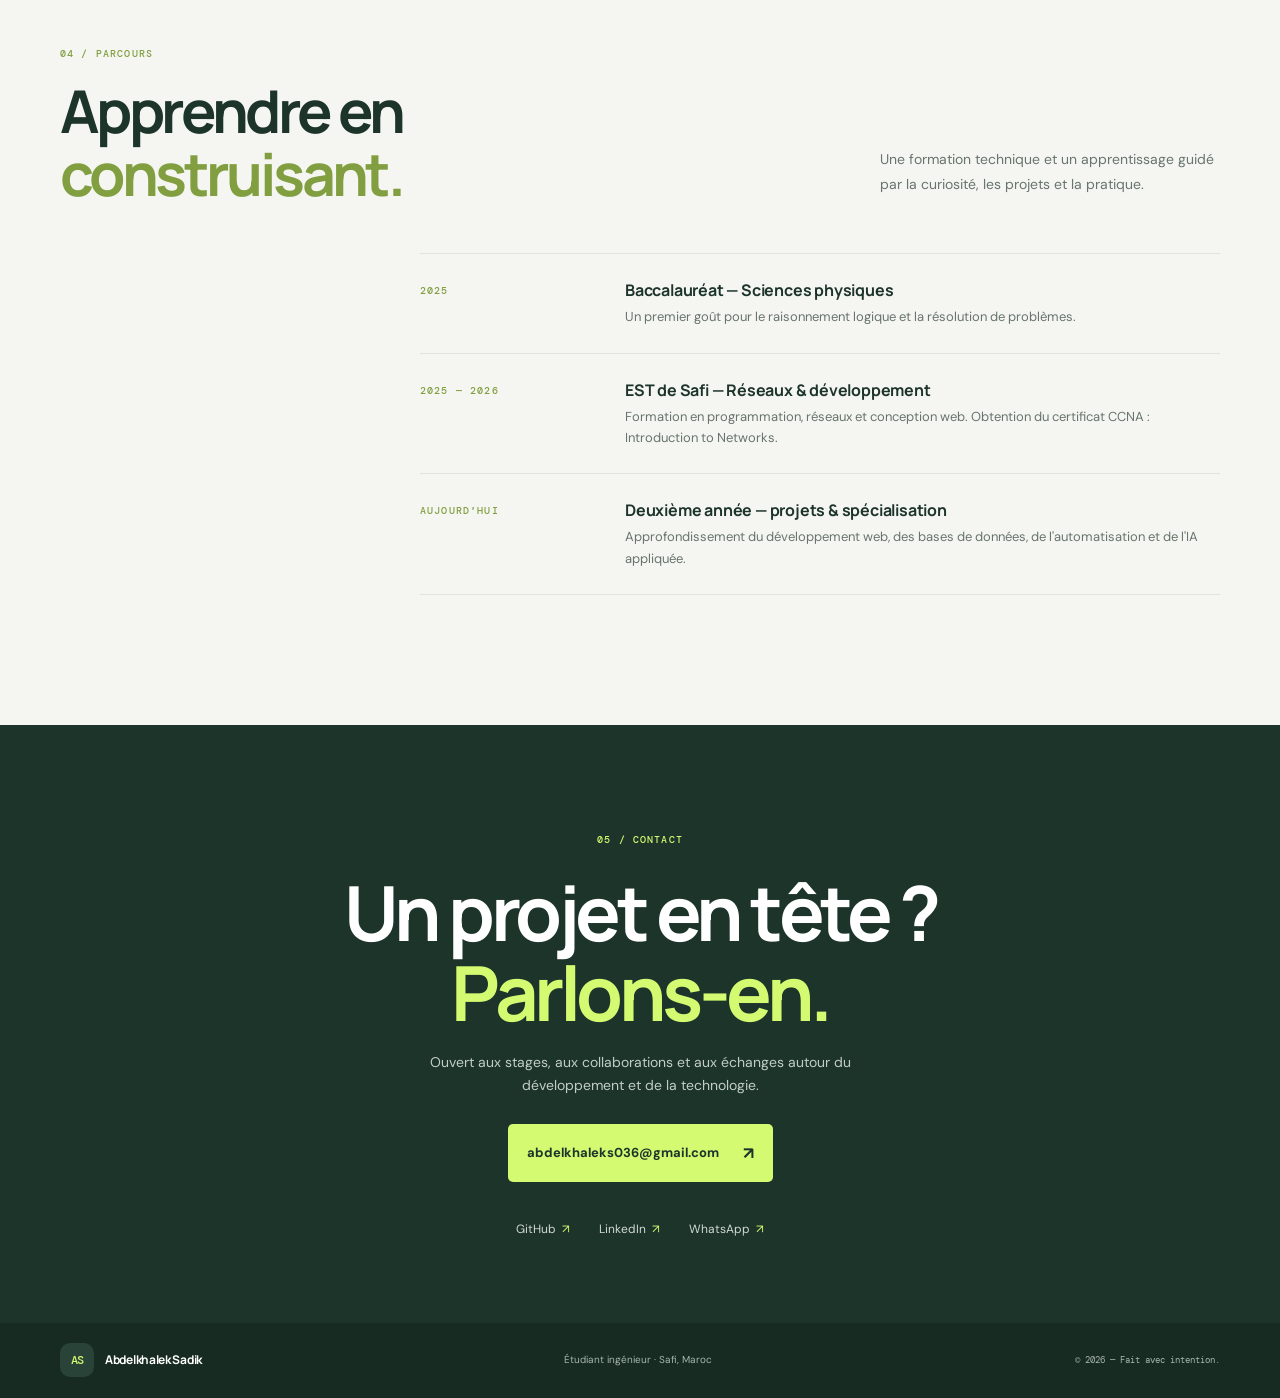
==== commit 1fdc28d8: "new verion" ====
--- a/index.html
+++ b/index.html
@@ -1,545 +1,68 @@
-<!DOCTYPE html>
+<!doctype html>
 <html lang="fr">
 <head>
-  <meta charset="UTF-8" />
-  <meta name="viewport" content="width=device-width, initial-scale=1.0" />
-  <meta name="theme-color" content="#5A5B48" />
-  <meta name="description" content="Abdelkhalek Sadik — Étudiant EST Safi, développeur passionné par l'automatisation, les systèmes et l'IA." />
-  <meta name="author" content="Abdelkhalek Sadik" />
-
-  <meta property="og:title" content="Abdelkhalek Sadik | Développeur & Ingénieur en devenir" />
-  <meta property="og:description" content="Étudiant EST Safi. Je construis des systèmes, j'automatise, et je transforme les idées en projets concrets." />
-  <meta property="og:type" content="website" />
-
-  <title>Abdelkhalek Sadik | Développeur & Ingénieur en devenir</title>
-
-  <link rel="icon" type="image/svg+xml" href="data:image/svg+xml,%3Csvg xmlns='http://www.w3.org/2000/svg' viewBox='0 0 100 100'%3E%3Crect width='100' height='100' rx='20' fill='%235A5B48'/%3E%3Ctext x='50%25' y='62%25' text-anchor='middle' font-family='Arial' font-weight='800' font-size='40' fill='%23ffffff'%3EAS%3C/text%3E%3C/svg%3E" />
-
-  <link rel="preconnect" href="https://fonts.googleapis.com" />
-  <link rel="preconnect" href="https://fonts.gstatic.com" crossorigin />
-  <link href="https://fonts.googleapis.com/css2?family=Space+Grotesk:wght@500;600;700&family=Inter:wght@400;500;600;700&family=JetBrains+Mono:wght@400;500;600&display=swap" rel="stylesheet" />
-  <link rel="stylesheet" href="https://cdnjs.cloudflare.com/ajax/libs/font-awesome/6.7.2/css/all.min.css">
-  <link rel="stylesheet" href="style.css" />
+  <meta charset="utf-8">
+  <meta name="viewport" content="width=device-width, initial-scale=1">
+  <meta name="theme-color" content="#f5f6f2">
+  <meta name="description" content="Abdelkhalek Sadik, étudiant ingénieur à l'EST de Safi. Développement web, réseaux et automatisation.">
+  <meta name="author" content="Abdelkhalek Sadik">
+  <meta property="og:title" content="Abdelkhalek Sadik — Ingénieur en devenir">
+  <meta property="og:description" content="Je conçois des outils numériques utiles, du besoin à la mise en œuvre.">
+  <meta property="og:type" content="website">
+  <title>Abdelkhalek Sadik — Ingénieur en devenir</title>
+  <link rel="icon" href="data:image/svg+xml,%3Csvg xmlns='http://www.w3.org/2000/svg' viewBox='0 0 64 64'%3E%3Crect width='64' height='64' rx='14' fill='%231d342b'/%3E%3Ctext x='50%25' y='57%25' text-anchor='middle' dominant-baseline='middle' font-family='Arial' font-weight='700' font-size='24' fill='%23d3fa70'%3EAS%3C/text%3E%3C/svg%3E">
+  <link rel="preconnect" href="https://fonts.googleapis.com">
+  <link rel="preconnect" href="https://fonts.gstatic.com" crossorigin>
+  <link href="https://fonts.googleapis.com/css2?family=DM+Mono:wght@400;500&family=DM+Sans:wght@400;500;600;700&family=Manrope:wght@400;500;600;700;800&display=swap" rel="stylesheet">
+  <link rel="stylesheet" href="style.css">
 </head>
 <body>
-
-  <!-- NAVBAR -->
-  <header class="navbar" id="navbar">
-    <div class="container nav-container">
-      <a href="#home" class="logo">
-        <span class="logo-mark">AS</span>
-        <span class="logo-text">Abdelkhalek<span class="logo-dot">.</span></span>
-      </a>
-      <nav class="nav-links" id="navLinks">
-        <a href="#home" class="nav-link active" data-section="home">Accueil</a>
-        <a href="#about" class="nav-link" data-section="about">À propos</a>
-        <a href="#projects" class="nav-link" data-section="projects">Projets</a>
-        <a href="#contact" class="nav-link" data-section="contact">Contact</a>
-      </nav>
-      <button class="theme-toggle" id="themeToggle" aria-label="Changer de thème">
-        <svg class="icon-sun" width="18" height="18" viewBox="0 0 24 24" fill="none" stroke="currentColor" stroke-width="2">
-          <circle cx="12" cy="12" r="4"/>
-          <path d="M12 2v2M12 20v2M4.9 4.9l1.4 1.4M17.7 17.7l1.4 1.4M2 12h2M20 12h2M4.9 19.1l1.4-1.4M17.7 6.3l1.4-1.4"/>
-        </svg>
-        <svg class="icon-moon" width="18" height="18" viewBox="0 0 24 24" fill="none" stroke="currentColor" stroke-width="2">
-          <path d="M21 12.79A9 9 0 1111.21 3 7 7 0 0021 12.79z"/>
-        </svg>
-      </button>
-
-      <button class="menu-toggle" id="menuToggle" aria-label="Menu">
-        <span></span><span></span><span></span>
-      </button>
-    </div>
+  <header class="site-header" id="top">
+    <nav class="nav wrap" aria-label="Navigation principale">
+      <a class="brand" href="#top" aria-label="Abdelkhalek Sadik, accueil"><span class="brand-mark">AS</span><span>Abdelkhalek Sadik</span></a>
+      <button class="menu-toggle" id="menuToggle" aria-expanded="false" aria-controls="navLinks" aria-label="Ouvrir le menu"><span></span><span></span></button>
+      <div class="nav-links" id="navLinks"><a href="#profil">Profil</a><a href="#projets">Projets</a><a href="#parcours">Parcours</a><a class="nav-contact" href="#contact">Me contacter <span>↗</span></a></div>
+    </nav>
   </header>
 
-  <!-- HERO -->
-  <section id="home" class="hero">
-    <div class="container hero-container">
-      <div class="hero-content">
-        <div class="eyebrow-block">
-          <span class="eyebrow">01 — Basé à Safi, Maroc</span>
-        </div>
-        <h1 class="hero-title">
-          Je transforme des idées<br>
-          en <span class="accent-text">systèmes</span> qui tournent.
-        </h1>
-        <p class="hero-subtitle">
-          <strong>Abdelkhalek Sadik</strong> — étudiant en 2ème année à l'EST Safi.
-          J'aime comprendre ce qui se passe sous le capot : bases de données, réseaux,
-          automatisation. Mon terrain, c'est le PHP au quotidien et les workflows n8n —
-          avec l'IA comme accélérateur, jamais comme remplaçant.
-        </p>
-        <div class="hero-cta">
-          <a href="#projects" class="btn btn-primary">Voir mes projets</a>
-          <a href="#contact" class="link-underline">
-            Me contacter
-            <svg width="14" height="14" viewBox="0 0 24 24" fill="none"><path d="M5 12h14M13 5l7 7-7 7" stroke="currentColor" stroke-width="2" stroke-linecap="round" stroke-linejoin="round"/></svg>
-          </a>
-        </div>
+  <main>
+    <section class="hero wrap" id="profil">
+      <div class="hero-copy">
+        <div class="availability"><span class="status-dot"></span> Étudiant ingénieur · Safi, Maroc</div>
+        <h1>Je construis des<br><span class="highlight">solutions utiles.</span></h1>
+        <p class="hero-intro">Je m'appelle <strong>Abdelkhalek Sadik</strong>, étudiant en deuxième année à l'EST de Safi. Je relie développement web, réseaux et automatisation pour transformer des problèmes concrets en outils simples.</p>
+        <div class="hero-actions"><a class="button button-dark" href="#projets">Explorer mes projets <span>↓</span></a><a class="text-link" href="certificate/CV_Abdelkhalek_Sadik.pdf" download>Télécharger mon CV <span>↗</span></a></div>
+        <div class="hero-foot"><span>EN CE MOMENT</span><span>Développement web · systèmes · IA appliquée</span></div>
+      </div>
+      <div class="hero-portrait">
+        <div class="portrait-frame"><img src="portfolio3.png" alt="Portrait d'Abdelkhalek Sadik" onerror="this.style.display='none'"><div class="portrait-initials">AS</div><div class="portrait-label"><span>INGÉNIEUR EN DEVENIR</span><span>EST SAFI / MA</span></div></div>
+        <div class="orbit orbit-one"></div><div class="orbit orbit-two"></div>
+        <div class="floating-note"><span class="note-icon">✳</span><span>Curieux par nature.<br><strong>Ingénieux par méthode.</strong></span></div>
+      </div>
+      <a class="scroll-cue" href="#projets"><span>FAIRE DÉFILER</span><span>↓</span></a>
+    </section>
 
-        <div class="hero-stats">
-          <div>
-            <div class="stat-number">6</div>
-            <div class="stat-label">Projets</div>
-          </div>
-          <div class="stat-divider"></div>
-          <div>
-            <div class="stat-number">2</div>
-            <div class="stat-label">Années EST</div>
-          </div>
-          <div class="stat-divider"></div>
-          <div>
-            <div class="stat-number">CCNA</div>
-            <div class="stat-label">Certifié</div>
-          </div>
-        </div>
+    <section class="intro-strip"><div class="wrap strip-inner"><span class="strip-index">01 / À PROPOS</span><p>De la logique du code à l'architecture des réseaux, j'aime comprendre <em>comment les choses fonctionnent</em> — puis les rendre plus efficaces.</p></div></section>
+
+    <section class="section wrap" id="projets">
+      <div class="section-heading"><div><span class="eyebrow">02 / SÉLECTION</span><h2>Des idées mises<br>en <span class="highlight">pratique.</span></h2></div><p>Des projets personnels et académiques, conçus autour de besoins réels et de solutions concrètes.</p></div>
+      <div class="project-grid">
+        <article class="project-card project-featured"><a class="project-image" href="exam-planner.png" target="_blank" aria-label="Voir la capture Exam Planner"><img src="exam-planner.png" alt="Interface de l'application Exam Planner" loading="lazy"><span class="image-open">↗</span></a><div class="project-details"><div class="project-meta"><span>01 — ORGANISATION</span><span>APPLICATION WEB</span></div><h3>Exam Planner</h3><p>Planifier ses révisions avec méthode : une application pour organiser modules et examens, puis générer un planning de travail personnalisé.</p><div class="tags"><span>PHP</span><span>MySQL</span><span>JavaScript</span><span>Groq API</span></div></div></article>
+        <article class="project-card"><a class="project-image" href="Ai-buying-assisten.png" target="_blank" aria-label="Voir la capture AI Buying Assistant"><img src="Ai-buying-assisten.png" alt="Interface de l'assistant d'achat IA" loading="lazy"><span class="image-open">↗</span></a><div class="project-details"><div class="project-meta"><span>02 — RECOMMANDATION</span><span>IA APPLIQUÉE</span></div><h3>AI Buying Assistant</h3><p>Un assistant qui comprend les besoins exprimés en langage naturel et aide à trouver le bon ordinateur ou smartphone.</p><div class="tags"><span>PHP</span><span>MySQL</span><span>JavaScript</span><span>Groq API</span></div></div></article>
+        <article class="project-card"><a class="project-image" href="allo.png" target="_blank" aria-label="Voir la capture Gestion des allocations véhicules"><img src="allo.png" alt="Interface de gestion des allocations de véhicules" loading="lazy"><span class="image-open">↗</span></a><div class="project-details"><div class="project-meta"><span>03 — GESTION</span><span>EN DÉVELOPPEMENT</span></div><h3>Allocation de véhicules</h3><p>Un outil pour organiser un parc partagé : véhicules, conducteurs, disponibilités, plannings et paiements au même endroit.</p><div class="tags"><span>PHP</span><span>MySQL</span><span>JavaScript</span></div><a class="project-link" href="https://github.com/abdelkhaleksadik036/alloo" target="_blank" rel="noopener noreferrer">Code source <span>↗</span></a></div></article>
+        <article class="project-card project-text"><div class="project-symbol">↗</div><div class="project-details"><div class="project-meta"><span>04 — PLATEFORME MÉTIER</span><span>FULL-STACK</span></div><h3>Gestion d’auto-école</h3><p>Une plateforme pour centraliser élèves, moniteurs, véhicules, plannings et paiements dans un seul espace de gestion.</p><div class="tags"><span>PHP</span><span>MySQL</span><span>JavaScript</span></div></div></article>
+        <article class="project-card project-text"><div class="project-symbol">⌗</div><div class="project-details"><div class="project-meta"><span>05 — MOBILE</span><span>ANDROID</span></div><h3>Calculator</h3><p>Une application Android en Java qui va à l'essentiel : les opérations courantes dans une interface mobile claire.</p><div class="tags"><span>Java</span><span>Android</span><span>XML</span></div></div></article>
+        <article class="project-card project-text"><div class="project-symbol">✳</div><div class="project-details"><div class="project-meta"><span>06 — E-COMMERCE</span><span>WEB RESPONSIVE</span></div><h3>Nature Chaimaa</h3><p>Un site e-commerce conçu pour une cliente spécialisée dans les produits de beauté et de soin naturels.</p><div class="tags"><span>HTML</span><span>CSS</span><span>JavaScript</span></div></div></article>
       </div>
-      <div class="hero-visual">
-        <div class="visual-card">
-          <div class="visual-image">
-            <img src="portfolio3.png" alt="Photo d'Abdelkhalek Sadik"
-                 onerror="this.replaceWith(document.getElementById('photoFallback').content.cloneNode(true))" />
-          </div>
-          <div class="visual-info">
-            <div>
-              <div class="vi-label">Abdelkhalek Sadik</div>
-              <div class="vi-value">Développeur & Étudiant</div>
-            </div>
-            <a href="certificate/CV_Abdelkhalek_Sadik.pdf" download class="vi-cv" aria-label="Télécharger le CV">
-              <svg width="16" height="16" viewBox="0 0 24 24" fill="none"><path d="M12 3v12m0 0-4-4m4 4 4-4M4 17v2a2 2 0 0 0 2 2h12a2 2 0 0 0 2-2v-2" stroke="currentColor" stroke-width="2" stroke-linecap="round" stroke-linejoin="round"/></svg>
-            </a>
-          </div>
-        </div>
-        <template id="photoFallback">
-          <div class="photo-fallback">
-            <div class="as">AS</div>
-            <div class="sub">DEV · AUTO · IA</div>
-          </div>
-        </template>
-      </div>
-    </div>
-  </section>
+    </section>
 
-  <!-- ABOUT -->
-  <section id="about" class="section">
-    <div class="container">
-      <div class="section-head reveal">
-        <span class="eyebrow">02 — À propos</span>
-        <h2 class="section-title">Ce qui m'a amené <span class="accent-text">ici</span></h2>
-        <p class="section-sub">Pas de titre ronflant. Juste ce que je fais et pourquoi je le fais.</p>
-      </div>
-      <div class="about-grid">
-        <div class="about-text reveal">
-          <p>
-            Tout a commencé par une question simple : comment un site web fonctionne
-            réellement derrière l'écran ? Cette curiosité m'a mené vers le code,
-            puis vers les réseaux, puis vers l'automatisation — chaque couche m'a
-            donné envie de creuser la suivante.
-          </p>
-          <p>
-            Aujourd'hui je construis avec <strong>PHP, MySQL, HTML, CSS et JavaScript</strong>,
-            je monte des workflows sur <strong>n8n</strong>, et ma certification
-            <strong>CCNA</strong> me donne une vraie lecture des réseaux et de l'infrastructure
-            derrière chaque application.
-          </p>
-          <p>
-            Ce qui m'intéresse vraiment : prendre une idée floue et la rendre
-            <strong>fonctionnelle, du premier clic jusqu'à la base de données.</strong>
-            L'IA m'aide à avancer plus vite sur les tâches répétitives — la logique
-            reste la mienne. Les échecs, eux, m'ont appris à voir trois coups à l'avance.
-          </p>
-          <div class="about-tags">
-              <span class="tag"><i class="fas fa-location-dot"></i> Maroc · EST Safi</span>
-              <span class="tag"><i class="fas fa-user-graduate"></i> 2ème année</span>
-              <span class="tag"><i class="fas fa-laptop-code"></i> Innovation & Développement</span>
-              <span class="tag"><i class="fas fa-gears"></i> Automatisation</span>
-              <span class="tag"><i class="fas fa-robot"></i> IA & Projets</span>
-          </div>
-        </div>
-        <div class="info-cards reveal">
-          <div class="info-card">
-            <div class="info-icon">
-              <svg width="18" height="18" viewBox="0 0 24 24" fill="none"><path d="M12 2v4M12 18v4M4.93 4.93l2.83 2.83M16.24 16.24l2.83 2.83M2 12h4M18 12h4M4.93 19.07l2.83-2.83M16.24 7.76l2.83-2.83" stroke="currentColor" stroke-width="2" stroke-linecap="round"/></svg>
-            </div>
-            <div class="info-value">Full-Stack Junior</div>
-            <div class="info-label">PHP · MySQL · HTML · CSS · JS</div>
-          </div>
-          <div class="info-card">
-            <div class="info-icon">
-              <svg width="18" height="18" viewBox="0 0 24 24" fill="none"><path d="m16 18 6-6-6-6M8 6l-6 6 6 6" stroke="currentColor" stroke-width="2" stroke-linecap="round" stroke-linejoin="round"/></svg>
-            </div>
-            <div class="info-value">Automatisation</div>
-            <div class="info-label">n8n · Workflows · API</div>
-          </div>
-          <div class="info-card">
-            <div class="info-icon">
-              <svg width="18" height="18" viewBox="0 0 24 24" fill="none"><path d="M10 13a5 5 0 0 0 7.54.54l3-3a5 5 0 0 0-7.07-7.07l-1.72 1.71" stroke="currentColor" stroke-width="2" stroke-linecap="round"/><path d="M14 11a5 5 0 0 0-7.54-.54l-3 3a5 5 0 0 0 7.07 7.07l1.71-1.71" stroke="currentColor" stroke-width="2" stroke-linecap="round"/></svg>
-            </div>
-            <div class="info-value">Réseaux</div>
-            <div class="info-label">
-              <a href="certificate/CCNA-_Introduction_to_Networks_certificate_abdelkhaleks036-gmail-com_b589a970-bbf5-4a2c-9172-3e84892f71db.pdf" download class="btn-cv-small">
-                <span>CCNA · Infrastructure</span>
-              </a>
-            </div>
-          </div>
-          <div class="info-card">
-            <div class="info-icon">
-              <svg width="18" height="18" viewBox="0 0 24 24" fill="none"><rect x="3" y="6" width="18" height="14" rx="3" stroke="currentColor" stroke-width="2"/><circle cx="9" cy="13" r="1.5" fill="currentColor"/><circle cx="15" cy="13" r="1.5" fill="currentColor"/><path d="M12 6V3M9 3h6" stroke="currentColor" stroke-width="2" stroke-linecap="round"/></svg>
-            </div>
-            <div class="info-value">IA & Agents</div>
-            <div class="info-label">OpenAI · Projets concrets</div>
-          </div>
-        </div>
-      </div>
-    </div>
-  </section>
+    <section class="skills-band"><div class="wrap skills-layout"><div class="skills-intro"><span class="eyebrow">03 / BOÎTE À OUTILS</span><h2>Un socle solide.<br><span class="highlight">L’envie d’aller plus loin.</span></h2><p>J'apprends en construisant : chaque outil est une façon de mieux résoudre le problème.</p><a class="credential-link" href="certificate/CCNA-_Introduction_to_Networks_certificate_abdelkhaleks036-gmail-com_b589a970-bbf5-4a2c-9172-3e84892f71db.pdf" target="_blank" rel="noopener">Voir mon certificat CCNA <span>↗</span></a></div><div class="skill-groups"><div class="skill-group"><span class="skill-number">01</span><div><h3>Développement</h3><p>PHP · MySQL · JavaScript · HTML · CSS · C · Java</p></div></div><div class="skill-group"><span class="skill-number">02</span><div><h3>Infrastructure</h3><p>Réseaux · notions CCNA · Linux · Linux Server</p></div></div><div class="skill-group"><span class="skill-number">03</span><div><h3>Outils & automatisation</h3><p>Git · GitHub · Docker · n8n · API · IA générative</p></div></div></div></div></section>
 
-  <!-- SKILLS -->
-  <section id="skills" class="section">
-    <div class="container">
-      <div class="section-head reveal">
-        <span class="eyebrow">03 — Compétences</span>
-        <h2 class="section-title">Ce que je sais <span class="accent-text">vraiment</span> faire</h2>
-        <p class="section-sub">Sans barres de progression inventées. Juste où j'en suis, honnêtement.</p>
-      </div>
-      <div class="skills-grid reveal">
-        <div class="skill-cat">
-          <div class="cat-head">
-            <div class="cat-icon">
-              <svg width="18" height="18" viewBox="0 0 24 24" fill="none"><path d="m16 18 6-6-6-6M8 6l-6 6 6 6" stroke="currentColor" stroke-width="2" stroke-linecap="round" stroke-linejoin="round"/></svg>
-            </div>
-            <h3>Développement Web</h3>
-          </div>
-          <div class="skill-list">
-            <div class="skill-item"><span>PHP</span><span class="skill-level level-good">Bon</span></div>
-            <div class="skill-item"><span>HTML & CSS</span><span class="skill-level level-good">Bon</span></div>
-            <div class="skill-item"><span>MySQL</span><span class="skill-level level-good">Bon</span></div>
-          </div>
-        </div>
-        <div class="skill-cat">
-          <div class="cat-head">
-            <div class="cat-icon">
-              <svg width="18" height="18" viewBox="0 0 24 24" fill="none"><path d="M12 2 2 7l10 5 10-5-10-5z" stroke="currentColor" stroke-width="2" stroke-linejoin="round"/><path d="M2 17l10 5 10-5M2 12l10 5 10-5" stroke="currentColor" stroke-width="2" stroke-linejoin="round"/></svg>
-            </div>
-            <h3>Programmation</h3>
-          </div>
-          <div class="skill-list">
-            <div class="skill-item"><span>Python</span><span class="skill-level level-learning">En progression</span></div>
-            <div class="skill-item"><span>Java</span><span class="skill-level level-learning">En progression</span></div>
-            <div class="skill-item"><span>Langage C</span><span class="skill-level level-good">Bon</span></div>
-            <div class="skill-item"><span>JavaScript</span><span class="skill-level level-medium">Moyen</span></div>
-          </div>
-        </div>
-        <div class="skill-cat">
-          <div class="cat-head">
-            <div class="cat-icon">
-              <svg width="18" height="18" viewBox="0 0 24 24" fill="none"><path d="M13 2 3 14h7l-1 8 10-12h-7l1-8z" stroke="currentColor" stroke-width="2" stroke-linecap="round" stroke-linejoin="round"/></svg>
-            </div>
-            <h3>Automatisation & IA</h3>
-          </div>
-          <div class="skill-list">
-            <div class="skill-item"><span>n8n</span><span class="skill-level level-learning">En progression</span></div>
-            <div class="skill-item"><span>API & Webhooks</span><span class="skill-level level-learning">En progression</span></div>
-            <div class="skill-item"><span>OpenAI / IA</span><span class="skill-level level-learning">En progression</span></div>
-          </div>
-        </div>
-        <div class="skill-cat wide">
-          <div class="cat-head">
-            <div class="cat-icon">
-              <svg width="18" height="18" viewBox="0 0 24 24" fill="none"><circle cx="12" cy="12" r="10" stroke="currentColor" stroke-width="2"/><path d="M12 6v6l4 2" stroke="currentColor" stroke-width="2" stroke-linecap="round"/></svg>
-            </div>
-            <h3>Outils & Autres</h3>
-          </div>
-          <div class="tool-grid">
-              <span class="tool-chip"><i class="fab fa-git-alt"></i> Git</span>
-              <span class="tool-chip"><i class="fab fa-github"></i> GitHub</span>
-              <span class="tool-chip"><i class="fas fa-code"></i> VS Code</span>
-              <span class="tool-chip"><i class="fas fa-globe"></i> Réseaux</span>
-              <span class="tool-chip"><i class="fas fa-chess-knight"></i> Échecs</span>
-              <span class="tool-chip"><i class="fab fa-linux"></i> Linux</span>
-              <span class="tool-chip"><i class="fas fa-server"></i> Linux Server</span>
-              <span class="tool-chip"><i class="fab fa-docker"></i> Docker</span>
-          </div>
-        </div>
-      </div>
-    </div>
-  </section>
+    <section class="section wrap journey" id="parcours"><div class="section-heading"><div><span class="eyebrow">04 / PARCOURS</span><h2>Apprendre en<br><span class="highlight">construisant.</span></h2></div><p>Une formation technique et un apprentissage guidé par la curiosité, les projets et la pratique.</p></div><div class="timeline"><article><span class="timeline-date">2025</span><div><h3>Baccalauréat — Sciences physiques</h3><p>Un premier goût pour le raisonnement logique et la résolution de problèmes.</p></div></article><article><span class="timeline-date">2025 — 2026</span><div><h3>EST de Safi — Réseaux & développement</h3><p>Formation en programmation, réseaux et conception web. Obtention du certificat CCNA : Introduction to Networks.</p></div></article><article><span class="timeline-date">AUJOURD’HUI</span><div><h3>Deuxième année — projets & spécialisation</h3><p>Approfondissement du développement web, des bases de données, de l'automatisation et de l'IA appliquée.</p></div></article></div></section>
 
-  <!-- EDUCATION / PARCOURS -->
-  <section id="education" class="section">
-    <div class="container">
-      <div class="section-head reveal">
-        <span class="eyebrow">04 — Parcours</span>
-        <h2 class="section-title">Mon <span class="accent-text">chemin</span> jusqu'ici</h2>
-        <p class="section-sub">Comment j'en suis arrivé là.</p>
-      </div>
-      <div class="timeline reveal">
-        <div class="timeline-line"></div>
-        <div class="t-item">
-          <div class="t-dot"></div>
-          <div class="t-card">
-            <div class="t-year">Bac-25 · Sciences Physique</div>
-            <h3>Baccalauréat Sciences Physique</h3>
-            <p>La base. C'est là que j'ai découvert que j'aimais résoudre des problèmes logiques et structurés.</p>
-          </div>
-        </div>
-        <div class="t-item">
-          <div class="t-dot"></div>
-          <div class="t-card">
-            <div class="t-year">2025 · EST Safi</div>
-            <h3>1ère année EST — Réseaux & Développement</h3>
-            <p>Introduction aux réseaux (CCNA), à la programmation C, et aux bases du web. J'ai tout de suite accroché au côté pratique.</p>
-          </div>
-        </div>
-        <div class="t-item">
-          <div class="t-dot"></div>
-          <div class="t-card">
-            <div class="t-year">2026 · EST Safi</div>
-            <h3>2ème année — Spécialisation</h3>
-            <p>Approfondissement en PHP, MySQL, JavaScript. Découverte de n8n et de l'automatisation. Mes premiers projets concrets voient le jour.</p>
-          </div>
-        </div>
-        <div class="t-item">
-          <div class="t-dot" style="background: var(--accent);"></div>
-          <div class="t-card">
-            <div class="t-year">Maintenant</div>
-            <h3>Stage d'initiation en web et intelligence artificielle</h3>
-            <p>Je continue d'apprendre, de construire, et d'explorer l'IA comme levier pour aller plus vite et plus loin. Prochaine étape : approfondir les agents IA et les workflows complexes.</p>
-          </div>
-        </div>
-      </div>
-    </div>
-  </section>
-
-<!-- PROJECTS -->
-  <section id="projects" class="section">
-    <div class="container">
-      <div class="section-head reveal">
-        <span class="eyebrow">05 — Projets</span>
-        <h2 class="section-title">Ce que j'ai <span class="accent-text">construit</span></h2>
-        <p class="section-sub">Des projets réalisés avec différentes technologies et problématiques.</p>
-      </div>
-      <div class="projects-grid reveal">
- 
-        <!-- Exam Planner -->
-        <article class="project-card">
-          <div class="project-thumb">
-            <img src="exam-planner.png" alt="Exam Planner" class="project-thumb-img">
-          </div>
-          <div class="project-body">
-            <div class="project-tags">
-              <span>PHP</span><span>MySQL</span><span>JavaScript</span><span>CRUD</span><span>Groq API</span>
-            </div>
-            <h3>Exam Planner</h3>
-            <p>
-              Une application web permettant aux étudiants de gérer leurs <strong>modules et dates d'examens</strong>
-              et de générer automatiquement un <strong>planning de révision</strong>. Gestion complète des données
-              avec <strong>PHP, MySQL et une API externe</strong>.
-            </p>
-            <div class="project-buttons">
-              <a href="https://www.linkedin.com/in/abd-elkhalek-sadik-b23182395/" target="_blank" rel="noopener" class="btn-project">voir le projet</a>
-            </div>
-          </div>
-        </article>
- 
-        <!-- Gestion Auto-Écoles -->
-        <article class="project-card">
-          <div class="project-thumb"><i class="fas fa-car"></i></div>
-          <div class="project-body">
-            <div class="project-tags">
-              <span>PHP</span><span>MySQL</span><span>Full-Stack</span><span>JavaScript</span><span>SaaS</span>
-            </div>
-            <h3>Gestion des Auto-Écoles</h3>
-            <p>
-              Une plateforme <strong>SaaS</strong> permettant à une auto-école de centraliser la gestion des
-              <strong>élèves, moniteurs, véhicules, plannings et paiements</strong>. Architecture <strong>PHP + MySQL</strong>.
-            </p>
-            <div class="project-buttons">
-              <a href="https://www.linkedin.com/in/abd-elkhalek-sadik-b23182395/" target="_blank" rel="noopener" class="btn-project">voir le projet</a>
-            </div>
-          </div>
-        </article>
- 
-        <!-- AI Buying Assistant -->
-        <article class="project-card">
-          <div class="project-thumb">
-            <img src="Ai-buying-assisten.png" alt="AI Buying Assistant" class="project-thumb-img">
-          </div>
-          <div class="project-body">
-            <div class="project-tags">
-              <span>PHP</span><span>MySQL</span><span>JavaScript</span><span>CRUD</span><span>Groq API</span>
-            </div>
-            <h3>AI Buying Assistant</h3>
-            <p>
-              Une plateforme web intelligente dédiée à l'achat de <strong>smartphones et ordinateurs portables</strong>.
-              L'utilisateur exprime ses besoins en langage naturel, et l'assistant basé sur la <strong>Groq API</strong>
-              l'aide à trouver les produits correspondants.
-            </p>
-            <div class="project-buttons">
-              <a href="https://www.linkedin.com/in/abd-elkhalek-sadik-b23182395/" target="_blank" rel="noopener" class="btn-project">voir le projet</a>
-            </div>
-          </div>
-        </article>
- 
-        <!-- Vehicle Allocation -->
-        <article class="project-card">
-          <div class="project-thumb">
-            <img src="allo.png" alt="Gestion des Allocations Véhicules" class="project-thumb-img">
-          </div>
-          <div class="project-body">
-            <div class="project-tags">
-              <span>PHP</span><span>MySQL</span><span>Full-Stack</span><span>SaaS</span>
-            </div>
-            <h3>Gestion des Allocations Véhicules</h3>
-            <p>
-              Une application destinée à gérer un parc de véhicules partagé : <strong>conducteurs, véhicules,
-              disponibilités, plannings et paiements</strong>. Le projet est actuellement
-              <strong>en cours de développement</strong>.
-            </p>
-            <div class="project-buttons">
-              <a href="https://www.linkedin.com/in/abd-elkhalek-sadik-b23182395/" target="_blank" rel="noopener" class="btn-project">voir le projet</a>
-            </div>
-          </div>
-        </article>
- 
-        <!-- Calculator -->
-        <article class="project-card">
-          <div class="project-thumb"><i class="fas fa-calculator"></i></div>
-          <div class="project-body">
-            <div class="project-tags">
-              <span>Java</span><span>Android</span><span>XML</span>
-            </div>
-            <h3>Calculator</h3>
-            <p>
-              Une application mobile de calcul développée en <strong>Java pour Android</strong>. Le projet permet
-              d'effectuer les opérations mathématiques courantes à travers une interface mobile simple et intuitive.
-            </p>
-            <div class="project-buttons">
-              <a href="https://www.linkedin.com/in/abd-elkhalek-sadik-b23182395/" target="_blank" rel="noopener" class="btn-project">voir le projet</a>
-            </div>
-          </div>
-        </article>
-<!-- nature-chaimaa -->
-      <article class="project-card">
-        <div class="project-thumb"><i class="fas fa-leaf"></i></div>
-
-        <div class="project-body">
-          <div class="project-tags">
-            <span>html5</span><span>css3</span><span>javascript</span>
-          </div>
-
-          <h3>Nature Chaimaa</h3>
-
-          <p>
-            Site e-commerce développé pour une cliente spécialisée dans les produits
-            de beauté et de soins naturels, avec une interface moderne et responsive.
-          </p>
-
-          <div class="project-buttons">
-            <a href="https://www.linkedin.com/in/abd-elkhalek-sadik-b23182395/"
-              target="_blank"
-              rel="noopener"
-              class="btn-project">
-              voir le projet
-            </a>
-          </div>
-        </div>
-      </article>
- 
-      </div>
-    </div>
-  </section>
-
-
-  <!-- CONTACT -->
-  <section id="contact" class="section contact-section">
-    <div class="container">
-      <div class="section-head reveal">
-        <span class="eyebrow">06 — Contact</span>
-        <h2 class="section-title">On <span class="accent-text">discute</span> ?</h2>
-        <p class="section-sub">Choisis le canal qui te va — un clic suffit.</p>
-      </div>
-
-      <div class="contact-grid reveal">
-        <a href="https://www.linkedin.com/in/abd-elkhalek-sadik-b23182395/" target="_blank" rel="noopener" class="contact-card">
-          <div class="contact-icon"><i class="fab fa-linkedin-in"></i></div>
-          <div class="contact-text">
-            <div class="contact-label">LinkedIn</div>
-            <div class="contact-value">Voir mon profil</div>
-          </div>
-          <svg class="contact-arrow" width="16" height="16" viewBox="0 0 24 24" fill="none"><path d="M7 17 17 7M7 7h10v10" stroke="currentColor" stroke-width="2" stroke-linecap="round" stroke-linejoin="round"/></svg>
-        </a>
-
-        <a href="https://wa.me/212639803468" target="_blank" rel="noopener" class="contact-card">
-          <div class="contact-icon"><i class="fab fa-whatsapp"></i></div>
-          <div class="contact-text">
-            <div class="contact-label">WhatsApp</div>
-            <div class="contact-value">+212 6 39 80 34 68</div>
-          </div>
-          <svg class="contact-arrow" width="16" height="16" viewBox="0 0 24 24" fill="none"><path d="M7 17 17 7M7 7h10v10" stroke="currentColor" stroke-width="2" stroke-linecap="round" stroke-linejoin="round"/></svg>
-        </a>
-
-        <a href="https://github.com/abdelkhaleksadik036" target="_blank" rel="noopener" class="contact-card">
-          <div class="contact-icon"><i class="fab fa-github"></i></div>
-          <div class="contact-text">
-            <div class="contact-label">GitHub</div>
-            <div class="contact-value">Voir mes dépôts</div>
-          </div>
-          <svg class="contact-arrow" width="16" height="16" viewBox="0 0 24 24" fill="none"><path d="M7 17 17 7M7 7h10v10" stroke="currentColor" stroke-width="2" stroke-linecap="round" stroke-linejoin="round"/></svg>
-        </a>
-
-        <a href="mailto:abdelkhaleks036@gmail.com" class="contact-card">
-          <div class="contact-icon"><i class="fas fa-envelope"></i></div>
-          <div class="contact-text">
-            <div class="contact-label">Gmail</div>
-            <div class="contact-value">abdelkhaleks036@gmail.com</div>
-          </div>
-          <svg class="contact-arrow" width="16" height="16" viewBox="0 0 24 24" fill="none"><path d="M7 17 17 7M7 7h10v10" stroke="currentColor" stroke-width="2" stroke-linecap="round" stroke-linejoin="round"/></svg>
-        </a>
-      </div>
-    </div>
-  </section>
-
-  <!-- FOOTER -->
-  <footer class="footer">
-    <div class="container footer-container">
-      <div class="footer-brand">
-        <a href="#home" class="logo">
-          <span class="logo-mark">AS</span>
-          <span class="logo-text">Abdelkhalek<span class="logo-dot">.</span></span>
-        </a>
-        <p>Étudiant EST Safi. Je construis des systèmes, j'automatise, et j'apprends chaque jour.</p>
-      </div>
-      <div class="footer-col">
-        <h4>Navigation</h4>
-        <a href="#home">Accueil</a>
-        <a href="#about">À propos</a>
-        <a href="#projects">Projets</a>
-      </div>
-      <div class="footer-col">
-        <h4>Plus</h4>
-        <a href="#education">Parcours</a>
-        <a href="#contact">Contact</a>
-      </div>
-      <div class="footer-col">
-        <h4>Contact</h4>
-        <a href="mailto:abdelkhaleks036@gmail.com">Email</a>
-        <a href="https://github.com/abdelkhaleksadik036" target="_blank" rel="noopener">GitHub</a>
-        <a href="https://www.linkedin.com/in/abd-elkhalek-sadik-b23182395/" target="_blank" rel="noopener">LinkedIn</a>
-      </div>
-    </div>
-    <div class="footer-bottom">
-      <div class="container">
-        <p>© <span id="year"></span> Abdelkhalek Sadik. Tous droits réservés.</p>
-        <p>Construit avec <span class="heart">♥</span> et beaucoup de café.</p>
-      </div>
-    </div>
-  </footer>
-
-  <button class="back-to-top" id="backToTop" aria-label="Haut de page">
-    <svg width="16" height="16" viewBox="0 0 24 24" fill="none"><path d="M12 19V5M5 12l7-7 7 7" stroke="currentColor" stroke-width="2" stroke-linecap="round" stroke-linejoin="round"/></svg>
-  </button>
-
+    <section class="contact-section" id="contact"><div class="wrap contact-inner"><span class="eyebrow">05 / CONTACT</span><h2>Un projet en tête ?<br><span class="highlight">Parlons-en.</span></h2><p>Ouvert aux stages, aux collaborations et aux échanges autour du développement et de la technologie.</p><a class="button button-lime" href="mailto:abdelkhaleks036@gmail.com">abdelkhaleks036@gmail.com <span>↗</span></a><div class="social-links"><a href="https://github.com/abdelkhaleksadik036" target="_blank" rel="noopener noreferrer">GitHub <span>↗</span></a><a href="https://www.linkedin.com/in/abd-elkhalek-sadik-b23182395/" target="_blank" rel="noopener noreferrer">LinkedIn <span>↗</span></a><a href="https://wa.me/212639803468" target="_blank" rel="noopener noreferrer">WhatsApp <span>↗</span></a></div></div></section>
+  </main>
+  <footer class="footer"><div class="wrap footer-inner"><a class="brand" href="#top"><span class="brand-mark">AS</span><span>Abdelkhalek Sadik</span></a><span>Étudiant ingénieur · Safi, Maroc</span><span>© <span id="year"></span> — Fait avec intention.</span></div></footer>
   <script src="script.js"></script>
 </body>
-</html>+</html>
--- a/style.css
+++ b/style.css
@@ -1,837 +1,8 @@
-/* ============================================================
-   ABDELKHALEK SADIK — PORTFOLIO
-   Design system: "field manual for a systems builder"
-   Base: olive/khaki (#5A5B48) + brass accent, schematic corner marks
-   ============================================================ */
+@import url('https://fonts.googleapis.com/css2?family=DM+Mono:wght@400;500&family=DM+Sans:wght@400;500;600;700&family=Manrope:wght@400;500;600;700;800&display=swap');
 
-:root {
-  /* --- Palette (dark / default) --- */
-  --bg:        #5A5B48;
-  --bg-alt:    #4E4F3F;
-  --bg-deep:   #3C3D32;
-  --surface:   #656651;
-  --surface-2: #71725D;
-
-  --ink:       #F3EFE1;
-  --ink-dim:   #C9C7AF;
-  --ink-faint: #A6A58D;
-
-  --accent:      #D9A94F;
-  --accent-dim:  #B78A38;
-  --accent-ink:  #2A2A20;
-
-  --good:     #93AE79;
-  --medium:   #D9A94F;
-  --learning: #C67D54;
-
-  --line:      rgba(243, 239, 225, 0.14);
-  --line-2:    rgba(243, 239, 225, 0.08);
-  --shadow:    rgba(20, 20, 14, 0.35);
-
-  --font-display: 'Space Grotesk', sans-serif;
-  --font-body:    'Inter', sans-serif;
-  --font-mono:    'JetBrains Mono', monospace;
-
-  --radius-s: 3px;
-  --radius-m: 8px;
-  --radius-l: 14px;
-
-  --container: 1180px;
-  color-scheme: dark;
-}
-
-[data-theme="light"] {
-  --bg:        #EAE4D0;
-  --bg-alt:    #E0D9C2;
-  --bg-deep:   #D3CAAC;
-  --surface:   #F4EFE1;
-  --surface-2: #FAF7EE;
-
-  --ink:       #34342A;
-  --ink-dim:   #5F5F49;
-  --ink-faint: #83825F;
-
-  --accent:      #8A6624;
-  --accent-dim:  #6E501B;
-  --accent-ink:  #FFF9EC;
-
-  --line:      rgba(52, 52, 42, 0.14);
-  --line-2:    rgba(52, 52, 42, 0.07);
-  --shadow:    rgba(52, 52, 42, 0.12);
-  color-scheme: light;
-}
-
-/* ============================================================
-   RESET
-   ============================================================ */
-* { margin: 0; padding: 0; box-sizing: border-box; }
-
-html { scroll-behavior: smooth; }
-
-body {
-  font-family: var(--font-body);
-  background: var(--bg);
-  color: var(--ink);
-  line-height: 1.65;
-  -webkit-font-smoothing: antialiased;
-  transition: background 0.4s ease, color 0.4s ease;
-  overflow-x: hidden;
-}
-
-img { max-width: 100%; display: block; }
-a { color: inherit; text-decoration: none; }
-button { font-family: inherit; cursor: pointer; background: none; border: none; color: inherit; }
-ul { list-style: none; }
-
-.container {
-  max-width: var(--container);
-  margin: 0 auto;
-  padding: 0 28px;
-}
-
-/* subtle schematic grid texture on the whole page */
-body::before {
-  content: "";
-  position: fixed;
-  inset: 0;
-  background-image:
-    linear-gradient(var(--line-2) 1px, transparent 1px),
-    linear-gradient(90deg, var(--line-2) 1px, transparent 1px);
-  background-size: 42px 42px;
-  pointer-events: none;
-  z-index: 0;
-  opacity: 0.5;
-}
-
-header, section, footer { position: relative; z-index: 1; }
-
-@media (prefers-reduced-motion: reduce) {
-  * { animation-duration: 0.01ms !important; transition-duration: 0.01ms !important; }
-}
-
-/* ============================================================
-   NAVBAR
-   ============================================================ */
-.navbar {
-  position: fixed;
-  top: 0; left: 0; right: 0;
-  z-index: 100;
-  padding: 22px 0;
-  background: transparent;
-  border-bottom: 1px solid transparent;
-  transition: background 0.35s ease, border-color 0.35s ease, padding 0.35s ease;
-}
-
-.navbar.is-scrolled {
-  padding: 14px 0;
-  background: color-mix(in srgb, var(--bg-deep) 88%, transparent);
-  backdrop-filter: blur(10px);
-  border-bottom: 1px solid var(--line);
-}
-
-.nav-container {
-  display: flex;
-  align-items: center;
-  justify-content: space-between;
-  gap: 24px;
-}
-
-.logo {
-  display: flex;
-  align-items: center;
-  gap: 10px;
-  font-family: var(--font-display);
-  font-weight: 600;
-  font-size: 1.05rem;
-  color: var(--ink);
-}
-
-.logo-mark {
-  display: grid;
-  place-items: center;
-  width: 34px; height: 34px;
-  border: 1.5px solid var(--accent);
-  border-radius: var(--radius-s);
-  font-family: var(--font-mono);
-  font-size: 0.75rem;
-  color: var(--accent);
-  position: relative;
-}
-.logo-mark::before, .logo-mark::after {
-  content: "";
-  position: absolute;
-  width: 5px; height: 5px;
-  border: 1px solid var(--accent);
-}
-.logo-mark::before { top: -2px; left: -2px; border-width: 1px 0 0 1px; }
-.logo-mark::after { bottom: -2px; right: -2px; border-width: 0 1px 1px 0; }
-
-.logo-dot { color: var(--accent); }
-
-.nav-links {
-  display: flex;
-  align-items: center;
-  gap: 32px;
-}
-
-.nav-link {
-  font-size: 0.92rem;
-  color: var(--ink-dim);
-  position: relative;
-  padding: 4px 0;
-  transition: color 0.25s ease;
-}
-.nav-link::after {
-  content: "";
-  position: absolute;
-  left: 0; bottom: -2px;
-  width: 0; height: 1.5px;
-  background: var(--accent);
-  transition: width 0.25s ease;
-}
-.nav-link:hover { color: var(--ink); }
-.nav-link:hover::after { width: 100%; }
-.nav-link.active { color: var(--accent); }
-.nav-link.active::after { width: 100%; }
-
-.theme-toggle {
-  width: 36px; height: 36px;
-  display: grid; place-items: center;
-  border: 1px solid var(--line);
-  border-radius: var(--radius-s);
-  color: var(--ink-dim);
-  transition: border-color 0.25s ease, color 0.25s ease;
-}
-.theme-toggle:hover { border-color: var(--accent); color: var(--accent); }
-.icon-moon { display: none; }
-[data-theme="light"] .icon-sun { display: none; }
-[data-theme="light"] .icon-moon { display: block; }
-
-.menu-toggle {
-  display: none;
-  flex-direction: column;
-  justify-content: center;
-  gap: 5px;
-  width: 32px; height: 32px;
-}
-.menu-toggle span {
-  display: block;
-  height: 2px;
-  width: 100%;
-  background: var(--ink);
-  transition: transform 0.3s ease, opacity 0.3s ease;
-}
-.menu-toggle.is-open span:nth-child(1) { transform: translateY(7px) rotate(45deg); }
-.menu-toggle.is-open span:nth-child(2) { opacity: 0; }
-.menu-toggle.is-open span:nth-child(3) { transform: translateY(-7px) rotate(-45deg); }
-
-/* ============================================================
-   HERO
-   ============================================================ */
-.hero {
-  min-height: 100vh;
-  display: flex;
-  align-items: center;
-  padding: 140px 0 80px;
-}
-
-.hero-container {
-  display: grid;
-  grid-template-columns: 1.15fr 0.85fr;
-  gap: 64px;
-  align-items: center;
-}
-
-.eyebrow-block { margin-bottom: 22px; }
-
-.eyebrow {
-  font-family: var(--font-mono);
-  font-size: 0.82rem;
-  color: var(--accent);
-  display: inline-flex;
-  align-items: center;
-  gap: 8px;
-}
-.eyebrow::before {
-  content: "";
-  width: 6px; height: 6px;
-  border-radius: 50%;
-  background: var(--accent);
-  box-shadow: 0 0 0 3px color-mix(in srgb, var(--accent) 25%, transparent);
-}
-
-.hero-title {
-  font-family: var(--font-display);
-  font-weight: 600;
-  font-size: clamp(2.5rem, 4.6vw, 4rem);
-  line-height: 1.1;
-  letter-spacing: -0.01em;
-  margin-bottom: 24px;
-}
-
-.accent-text { color: var(--accent); }
-
-.hero-subtitle {
-  max-width: 52ch;
-  color: var(--ink-dim);
-  font-size: 1.05rem;
-  margin-bottom: 36px;
-}
-.hero-subtitle strong { color: var(--ink); }
-
-.hero-cta {
-  display: flex;
-  align-items: center;
-  gap: 28px;
-  margin-bottom: 56px;
-}
-
-.btn {
-  display: inline-flex;
-  align-items: center;
-  gap: 10px;
-  padding: 13px 26px;
-  border-radius: var(--radius-s);
-  font-size: 0.92rem;
-  font-weight: 600;
-  transition: transform 0.2s ease, box-shadow 0.2s ease, background 0.2s ease;
-}
-.btn-primary {
-  background: var(--accent);
-  color: var(--accent-ink);
-}
-.btn-primary:hover {
-  background: var(--accent-dim);
-  transform: translateY(-2px);
-  box-shadow: 0 10px 24px var(--shadow);
-}
-
-.link-underline {
-  display: inline-flex;
-  align-items: center;
-  gap: 8px;
-  font-size: 0.92rem;
-  font-weight: 500;
-  color: var(--ink-dim);
-  border-bottom: 1px solid var(--line);
-  padding-bottom: 3px;
-  transition: color 0.25s ease, border-color 0.25s ease, gap 0.25s ease;
-}
-.link-underline:hover { color: var(--accent); border-color: var(--accent); gap: 12px; }
-
-.hero-stats {
-  display: flex;
-  align-items: center;
-  gap: 28px;
-}
-.stat-number {
-  font-family: var(--font-mono);
-  font-size: 1.6rem;
-  font-weight: 600;
-  color: var(--accent);
-}
-.stat-label {
-  font-size: 0.8rem;
-  color: var(--ink-faint);
-  margin-top: 2px;
-}
-.stat-divider { width: 1px; height: 34px; background: var(--line); }
-
-.hero-visual { position: relative; }
-
-.visual-card {
-  background: var(--surface);
-  border: 1px solid var(--line);
-  border-radius: var(--radius-m);
-  padding: 18px;
-  position: relative;
-  box-shadow: 0 30px 60px var(--shadow);
-}
-
-/* corner brackets — viewfinder / schematic detail */
-.visual-card::before, .visual-card::after,
-.hero-visual .visual-card > .visual-image::before, .hero-visual .visual-card > .visual-image::after {
-  content: "";
-  position: absolute;
-  width: 18px; height: 18px;
-  border-color: var(--accent);
-  z-index: 2;
-}
-.visual-card::before { top: -8px; left: -8px; border-top: 2px solid var(--accent); border-left: 2px solid var(--accent); }
-.visual-card::after { bottom: -8px; right: -8px; border-bottom: 2px solid var(--accent); border-right: 2px solid var(--accent); }
-
-.visual-image {
-  border-radius: var(--radius-s);
-  overflow: hidden;
-  aspect-ratio: 4/5;
-  background: var(--bg-deep);
-}
-.visual-image img { width: 100%; height: 100%; object-fit: cover; }
-
-.photo-fallback {
-  height: 100%;
-  display: flex; flex-direction: column;
-  align-items: center; justify-content: center;
-  gap: 10px;
-  color: var(--ink-dim);
-}
-.photo-fallback .as { font-family: var(--font-display); font-size: 3rem; color: var(--accent); }
-.photo-fallback .sub { font-family: var(--font-mono); font-size: 0.75rem; letter-spacing: 0.05em; }
-
-.visual-info {
-  display: flex;
-  align-items: center;
-  justify-content: space-between;
-  margin-top: 16px;
-  padding-top: 16px;
-  border-top: 1px solid var(--line);
-}
-.vi-label { font-weight: 600; font-size: 0.92rem; }
-.vi-value { font-size: 0.8rem; color: var(--ink-faint); margin-top: 2px; }
-.vi-cv {
-  width: 38px; height: 38px;
-  display: grid; place-items: center;
-  border: 1px solid var(--accent);
-  border-radius: var(--radius-s);
-  color: var(--accent);
-  transition: background 0.25s ease, color 0.25s ease;
-}
-.vi-cv:hover { background: var(--accent); color: var(--accent-ink); }
-
-/* ============================================================
-   SECTIONS (shared)
-   ============================================================ */
-.section { padding: 110px 0; border-top: 1px solid var(--line-2); }
-
-.section-head { max-width: 640px; margin-bottom: 56px; }
-
-.section-title {
-  font-family: var(--font-display);
-  font-weight: 600;
-  font-size: clamp(1.9rem, 3.2vw, 2.6rem);
-  line-height: 1.2;
-  margin: 14px 0 12px;
-}
-
-.section-sub { color: var(--ink-dim); font-size: 1rem; max-width: 46ch; }
-
-.reveal {
-  opacity: 0;
-  transform: translateY(18px);
-  transition: opacity 0.6s ease, transform 0.6s ease;
-}
-.reveal.is-visible { opacity: 1; transform: translateY(0); }
-
-/* ============================================================
-   ABOUT
-   ============================================================ */
-.about-grid {
-  display: grid;
-  grid-template-columns: 1.15fr 0.85fr;
-  gap: 56px;
-  align-items: start;
-}
-
-.about-text p { color: var(--ink-dim); max-width: 58ch; margin-bottom: 18px; }
-.about-text strong { color: var(--ink); }
-
-.about-tags {
-  display: flex;
-  flex-wrap: wrap;
-  gap: 10px;
-  margin-top: 24px;
-}
-.tag {
-  font-family: var(--font-mono);
-  font-size: 0.78rem;
-  color: var(--ink-dim);
-  border: 1px solid var(--line);
-  border-radius: var(--radius-s);
-  padding: 7px 12px;
-  display: inline-flex;
-  align-items: center;
-  gap: 7px;
-}
-.tag i { color: var(--accent); font-size: 0.75rem; }
-
-.info-cards {
-  display: grid;
-  grid-template-columns: 1fr 1fr;
-  gap: 16px;
-}
-.info-card {
-  background: var(--surface);
-  border: 1px solid var(--line);
-  border-radius: var(--radius-m);
-  padding: 22px;
-  transition: border-color 0.25s ease, transform 0.25s ease;
-}
-.info-card:hover { border-color: var(--accent); transform: translateY(-3px); }
-.info-icon {
-  width: 36px; height: 36px;
-  display: grid; place-items: center;
-  color: var(--accent);
-  border: 1px solid var(--line);
-  border-radius: var(--radius-s);
-  margin-bottom: 14px;
-}
-.info-value { font-weight: 600; font-size: 0.95rem; margin-bottom: 4px; }
-.info-label { font-size: 0.78rem; color: var(--ink-faint); }
-.btn-cv-small { color: var(--ink-faint); transition: color 0.25s ease; }
-.btn-cv-small:hover { color: var(--accent); }
-
-/* ============================================================
-   SKILLS
-   ============================================================ */
-.skills-grid {
-  display: grid;
-  grid-template-columns: repeat(3, 1fr);
-  gap: 20px;
-}
-.skill-cat {
-  background: var(--surface);
-  border: 1px solid var(--line);
-  border-radius: var(--radius-m);
-  padding: 26px;
-}
-.skill-cat.wide { grid-column: 1 / -1; }
-
-.cat-head { display: flex; align-items: center; gap: 12px; margin-bottom: 20px; }
-.cat-icon {
-  width: 34px; height: 34px;
-  display: grid; place-items: center;
-  color: var(--accent);
-  border: 1px solid var(--line);
-  border-radius: var(--radius-s);
-}
-.cat-head h3 { font-family: var(--font-display); font-size: 1.02rem; font-weight: 600; }
-
-.skill-list { display: flex; flex-direction: column; gap: 12px; }
-.skill-item {
-  display: flex;
-  justify-content: space-between;
-  align-items: center;
-  font-size: 0.92rem;
-  padding-bottom: 12px;
-  border-bottom: 1px solid var(--line-2);
-}
-.skill-item:last-child { border-bottom: none; padding-bottom: 0; }
-
-.skill-level {
-  font-family: var(--font-mono);
-  font-size: 0.72rem;
-  padding: 4px 10px;
-  border-radius: var(--radius-s);
-  display: inline-flex;
-  align-items: center;
-  gap: 6px;
-}
-.skill-level::before { content: ""; width: 6px; height: 6px; border-radius: 50%; }
-.level-good { color: var(--good); background: color-mix(in srgb, var(--good) 16%, transparent); }
-.level-good::before { background: var(--good); }
-.level-medium { color: var(--medium); background: color-mix(in srgb, var(--medium) 16%, transparent); }
-.level-medium::before { background: var(--medium); }
-.level-learning { color: var(--learning); background: color-mix(in srgb, var(--learning) 16%, transparent); }
-.level-learning::before { background: var(--learning); }
-
-.tool-grid { display: flex; flex-wrap: wrap; gap: 10px; }
-.tool-chip {
-  font-family: var(--font-mono);
-  font-size: 0.8rem;
-  padding: 8px 14px;
-  border: 1px solid var(--line);
-  border-radius: var(--radius-s);
-  display: inline-flex;
-  align-items: center;
-  gap: 8px;
-  color: var(--ink-dim);
-  transition: border-color 0.2s ease, color 0.2s ease;
-}
-.tool-chip:hover { border-color: var(--accent); color: var(--ink); }
-.tool-chip i { color: var(--accent); }
-
-/* ============================================================
-   TIMELINE
-   ============================================================ */
-.timeline { position: relative; padding-left: 32px; }
-.timeline-line {
-  position: absolute;
-  left: 5px; top: 6px; bottom: 6px;
-  width: 1.5px;
-  background: var(--line);
-}
-.t-item { position: relative; padding-bottom: 44px; }
-.t-item:last-child { padding-bottom: 0; }
-.t-dot {
-  position: absolute;
-  left: -32px; top: 6px;
-  width: 11px; height: 11px;
-  border-radius: 50%;
-  background: var(--accent);
-  box-shadow: 0 0 0 4px var(--bg), 0 0 0 5px var(--line);
-}
-.t-card {
-  background: var(--surface);
-  border: 1px solid var(--line);
-  border-radius: var(--radius-m);
-  padding: 22px 24px;
-}
-.t-year {
-  font-family: var(--font-mono);
-  font-size: 0.76rem;
-  color: var(--accent);
-  margin-bottom: 8px;
-}
-.t-card h3 { font-family: var(--font-display); font-size: 1.05rem; font-weight: 600; margin-bottom: 8px; }
-.t-card p { color: var(--ink-dim); font-size: 0.92rem; max-width: 56ch; }
-
-/* ============================================================
-   PROJECTS
-   ============================================================ */
-.projects-grid {
-  display: grid;
-  grid-template-columns: repeat(3, 1fr);
-  gap: 22px;
-}
-.project-card {
-  background: var(--surface);
-  border: 1px solid var(--line);
-  border-radius: var(--radius-m);
-  overflow: hidden;
-  display: flex;
-  flex-direction: column;
-  position: relative;
-  z-index: 1;
-  transition: border-color 0.25s ease, transform 0.25s ease, box-shadow 0.3s ease;
-}
-.project-card:hover { border-color: var(--accent); transform: translateY(-4px); }
-.project-card.is-elevated {
-  z-index: 60;
-  overflow: visible;
-  box-shadow: 0 26px 60px var(--shadow);
-}
-
-.project-thumb {
-  height: 140px;
-  display: grid;
-  place-items: center;
-  font-size: 2.2rem;
-  color: var(--accent);
-  background: linear-gradient(135deg, var(--bg-deep), var(--bg-alt));
-  border-bottom: 1px solid var(--line);
-  position: relative;
-  overflow: visible;
-}
-
-.project-thumb-img {
-  width: 100%;
-  height: 100%;
-  object-fit: cover;
-  display: block;
-  border-radius: 0;
-  cursor: pointer;
-  will-change: transform;
-  transform-origin: center;
-  transform: none;
-  transition: transform 0.55s cubic-bezier(0.16, 1, 0.3, 1), box-shadow 0.4s ease, border-radius 0.4s ease;
-}
-.project-thumb-img.is-active {
-  border-radius: var(--radius-m);
-  box-shadow: 0 30px 70px var(--shadow);
-}
-
-.project-body { padding: 24px; display: flex; flex-direction: column; gap: 12px; flex: 1; }
-
-.project-tags { display: flex; flex-wrap: wrap; gap: 8px; }
-.project-tags span {
-  font-family: var(--font-mono);
-  font-size: 0.7rem;
-  color: var(--ink-faint);
-  border: 1px solid var(--line);
-  border-radius: var(--radius-s);
-  padding: 4px 9px;
-}
-
-.project-body h3 { font-family: var(--font-display); font-size: 1.08rem; font-weight: 600; }
-.project-body p { color: var(--ink-dim); font-size: 0.9rem; flex: 1; }
-
-.project-buttons { margin-top: 6px; }
-.btn-project {
-  display: inline-flex;
-  align-items: center;
-  gap: 8px;
-  font-size: 0.85rem;
-  font-weight: 600;
-  color: var(--accent);
-  border-bottom: 1px solid transparent;
-  transition: border-color 0.25s ease, gap 0.25s ease;
-}
-.btn-project:hover { border-color: var(--accent); gap: 12px; }
-
-/* ============================================================
-   CONTACT
-   ============================================================ */
-.contact-grid {
-  display: grid;
-  grid-template-columns: repeat(2, 1fr);
-  gap: 16px;
-}
-
-.contact-card {
-  display: flex;
-  align-items: center;
-  gap: 18px;
-  padding: 22px 24px;
-  background: var(--surface);
-  border: 1px solid var(--line);
-  border-radius: var(--radius-m);
-  transition: border-color 0.25s ease, transform 0.25s ease, background 0.25s ease;
-}
-.contact-card:hover {
-  border-color: var(--accent);
-  transform: translateY(-3px);
-  background: var(--surface-2);
-}
-
-.contact-icon {
-  flex-shrink: 0;
-  width: 46px; height: 46px;
-  display: grid;
-  place-items: center;
-  font-size: 1.15rem;
-  color: var(--accent);
-  border: 1px solid var(--line);
-  border-radius: var(--radius-s);
-  transition: background 0.25s ease, color 0.25s ease;
-}
-.contact-card:hover .contact-icon {
-  background: var(--accent);
-  color: var(--accent-ink);
-}
-
-.contact-text { flex: 1; }
-.contact-label { font-weight: 600; font-size: 0.98rem; }
-.contact-value {
-  font-family: var(--font-mono);
-  font-size: 0.78rem;
-  color: var(--ink-faint);
-  margin-top: 3px;
-}
-
-.contact-arrow {
-  color: var(--ink-faint);
-  transition: transform 0.25s ease, color 0.25s ease;
-}
-.contact-card:hover .contact-arrow {
-  color: var(--accent);
-  transform: translate(3px, -3px);
-}
-
-/* ============================================================
-   FOOTER
-   ============================================================ */
-.footer { background: var(--bg-deep); border-top: 1px solid var(--line); padding-top: 72px; }
-
-.footer-container {
-  display: grid;
-  grid-template-columns: 1.4fr 0.8fr 0.8fr 0.8fr;
-  gap: 40px;
-  padding-bottom: 48px;
-}
-
-.footer-brand p { color: var(--ink-faint); font-size: 0.88rem; margin-top: 14px; max-width: 34ch; }
-
-.footer-col h4 {
-  font-family: var(--font-mono);
-  font-size: 0.78rem;
-  color: var(--ink-faint);
-  margin-bottom: 16px;
-}
-.footer-col a {
-  display: block;
-  font-size: 0.9rem;
-  color: var(--ink-dim);
-  margin-bottom: 10px;
-  transition: color 0.2s ease;
-}
-.footer-col a:hover { color: var(--accent); }
-
-.footer-bottom { border-top: 1px solid var(--line); padding: 20px 0; }
-.footer-bottom .container {
-  display: flex;
-  justify-content: space-between;
-  align-items: center;
-  flex-wrap: wrap;
-  gap: 10px;
-}
-.footer-bottom p { font-size: 0.8rem; color: var(--ink-faint); }
-.heart { color: var(--learning); }
-
-/* ============================================================
-   BACK TO TOP
-   ============================================================ */
-.back-to-top {
-  position: fixed;
-  bottom: 28px; right: 28px;
-  width: 44px; height: 44px;
-  display: grid; place-items: center;
-  background: var(--accent);
-  color: var(--accent-ink);
-  border-radius: var(--radius-s);
-  box-shadow: 0 10px 24px var(--shadow);
-  opacity: 0;
-  transform: translateY(12px);
-  pointer-events: none;
-  transition: opacity 0.3s ease, transform 0.3s ease, background 0.25s ease;
-  z-index: 90;
-}
-.back-to-top.is-visible { opacity: 1; transform: translateY(0); pointer-events: auto; }
-.back-to-top:hover { background: var(--accent-dim); }
-
-/* ============================================================
-   RESPONSIVE
-   ============================================================ */
-@media (max-width: 900px) {
-  .hero-container { grid-template-columns: 1fr; }
-  .hero-visual { max-width: 380px; }
-  .about-grid { grid-template-columns: 1fr; }
-  .info-cards { grid-template-columns: 1fr 1fr; }
-  .skills-grid { grid-template-columns: 1fr 1fr; }
-  .projects-grid { grid-template-columns: 1fr 1fr; }
-  .contact-grid { grid-template-columns: 1fr; }
-  .footer-container { grid-template-columns: 1fr 1fr; gap: 32px; }
-}
-
-@media (max-width: 680px) {
-  .menu-toggle { display: flex; }
-  .nav-links {
-    position: fixed;
-    top: 68px; left: 0; right: 0;
-    flex-direction: column;
-    align-items: flex-start;
-    gap: 4px;
-    background: var(--bg-deep);
-    border-bottom: 1px solid var(--line);
-    padding: 16px 28px 24px;
-    transform: translateY(-8px);
-    opacity: 0;
-    pointer-events: none;
-    transition: opacity 0.25s ease, transform 0.25s ease;
-  }
-  .nav-links.is-open { opacity: 1; transform: translateY(0); pointer-events: auto; }
-  .nav-link { width: 100%; padding: 10px 0; }
-
-  .hero { padding: 120px 0 60px; min-height: unset; }
-  .hero-stats { flex-wrap: wrap; }
-  .info-cards { grid-template-columns: 1fr; }
-  .skills-grid { grid-template-columns: 1fr; }
-  .projects-grid { grid-template-columns: 1fr; }
-  .footer-container { grid-template-columns: 1fr; gap: 28px; }
-  .section { padding: 76px 0; }
-}
-
-/* keyboard focus visibility */
-a:focus-visible, button:focus-visible {
-  outline: 2px solid var(--accent);
-  outline-offset: 3px;
-}+:root{--paper:#f5f6f2;--white:#fff;--ink:#1d342b;--muted:#68746d;--line:#dfe4dd;--lime:#d3fa70;--dark:#1d342b;--mono:'DM Mono',monospace;--sans:'DM Sans',sans-serif;--display:'Manrope',sans-serif;--wrap:1160px}
+*{box-sizing:border-box;margin:0;padding:0}html{scroll-behavior:smooth;scroll-padding-top:90px}body{background:var(--paper);color:var(--ink);font-family:var(--sans);font-size:16px;line-height:1.65;-webkit-font-smoothing:antialiased}a{color:inherit;text-decoration:none}img{display:block;width:100%}button{font:inherit}.wrap{width:min(var(--wrap),calc(100% - 64px));margin-inline:auto}.site-header{height:82px;position:sticky;top:0;z-index:10;background:rgba(245,246,242,.92);backdrop-filter:blur(12px);border-bottom:1px solid rgba(29,52,43,.08)}.nav{height:100%;display:flex;align-items:center;justify-content:space-between}.brand{display:flex;align-items:center;gap:11px;font-family:var(--display);font-weight:700;font-size:14px;letter-spacing:-.3px}.brand-mark{height:34px;width:34px;border-radius:10px;background:var(--dark);color:var(--lime);display:grid;place-items:center;font:500 12px var(--mono);letter-spacing:-1px}.nav-links{display:flex;align-items:center;gap:36px;color:#526058;font-size:13px;font-weight:600}.nav-links>a{transition:color .2s}.nav-links>a:hover,.project-link:hover{color:#759d29}.nav-links .nav-contact{background:var(--dark);color:white;padding:11px 17px;border-radius:5px}.nav-contact span{color:var(--lime);padding-left:8px}.menu-toggle{display:none}.hero{min-height:650px;position:relative;display:grid;grid-template-columns:1.1fr .9fr;align-items:center;padding-top:76px;padding-bottom:110px}.hero-copy{position:relative;z-index:2;max-width:650px}.availability,.eyebrow,.strip-index,.hero-foot,.portrait-label,.project-meta,.timeline-date,.skill-number{font:500 10px var(--mono);letter-spacing:1.15px}.availability{display:flex;align-items:center;gap:10px;color:var(--muted);margin-bottom:25px}.status-dot{height:8px;width:8px;border-radius:50%;background:#83b546;box-shadow:0 0 0 4px #e8f1da}.hero h1,.section-heading h2,.skills-intro h2,.contact-inner h2{font-family:var(--display);font-size:clamp(48px,6.1vw,78px);letter-spacing:-5px;line-height:1.06;font-weight:700}.highlight{color:#819e40}.hero-intro{max-width:535px;color:#59665e;font-size:16px;line-height:1.85;margin-top:24px}.hero-intro strong{color:var(--ink);font-weight:700}.hero-actions{display:flex;align-items:center;gap:27px;margin-top:32px}.button{display:inline-flex;align-items:center;gap:24px;padding:15px 19px;border-radius:5px;font-size:13px;font-weight:700;transition:transform .2s,background .2s}.button:hover{transform:translateY(-2px)}.button-dark{background:var(--dark);color:white}.button-dark span{color:var(--lime);font-size:17px}.text-link{font-size:12px;font-weight:700;color:#526058}.text-link span,.project-link span{padding-left:5px;color:#819e40}.hero-foot{margin-top:57px;display:flex;gap:17px;color:#849087;font-size:9px}.hero-foot span:first-child{color:#536258}.hero-portrait{height:435px;position:relative;display:grid;place-items:center}.portrait-frame{height:390px;width:min(350px,78%);position:relative;border-radius:170px 170px 10px 10px;background:linear-gradient(145deg,#d8e2ce,#aebd9b);overflow:hidden;z-index:1}.portrait-frame:after{content:"";position:absolute;inset:0;background:linear-gradient(180deg,transparent 55%,rgba(20,43,32,.57))}.portrait-frame img{position:absolute;width:100%;height:100%;inset:0;object-fit:cover;object-position:center 34%;z-index:1}.portrait-initials{position:absolute;inset:0;display:grid;place-items:center;font:700 104px var(--display);letter-spacing:-10px;color:rgba(29,52,43,.2)}.portrait-label{position:absolute;bottom:19px;left:21px;right:21px;z-index:2;color:white;display:flex;justify-content:space-between;font-size:8px}.orbit{position:absolute;border:1px solid #dbe1d8;border-radius:50%;transform:rotate(-28deg)}.orbit-one{width:480px;height:245px}.orbit-two{width:425px;height:210px;transform:rotate(49deg);border-color:#e3e8df}.floating-note{position:absolute;right:-3px;bottom:51px;z-index:3;background:white;border:1px solid #e8ebe6;box-shadow:0 14px 40px #24392b13;padding:14px 17px;display:flex;align-items:center;gap:12px;border-radius:7px;font-size:11px;line-height:1.6;color:var(--muted)}.floating-note strong{color:var(--ink)}.note-icon{width:29px;height:29px;display:grid;place-items:center;background:#edf5dd;color:#789932;border-radius:50%;font-size:18px}.scroll-cue{position:absolute;bottom:24px;left:0;display:flex;gap:10px;align-items:center;color:#7f8a82;font:500 9px var(--mono);letter-spacing:1px}.scroll-cue span:last-child{font-size:16px;color:var(--ink)}
+.intro-strip{background:#e9eee5;border-block:1px solid #e1e7de}.strip-inner{min-height:132px;display:grid;grid-template-columns:190px 1fr;align-items:center;gap:25px}.strip-index,.eyebrow{color:#819e40}.strip-inner p{max-width:740px;font:600 clamp(18px,2.4vw,25px)/1.5 var(--display);letter-spacing:-.6px}.strip-inner em{font-style:normal;color:#819e40}.section{padding-top:120px;padding-bottom:120px}.section-heading{display:flex;justify-content:space-between;align-items:flex-end;gap:40px;margin-bottom:48px}.section-heading h2,.skills-intro h2{font-size:clamp(42px,5vw,59px);letter-spacing:-3.6px;margin-top:15px}.section-heading>p{max-width:340px;color:var(--muted);font-size:14px;line-height:1.8;padding-bottom:8px}.project-grid{display:grid;grid-template-columns:1fr 1fr;gap:42px 27px}.project-card{min-width:0}.project-image{height:270px;display:block;background:#e5e9e2;overflow:hidden;position:relative;border-radius:5px}.project-featured .project-image{height:330px}.project-image img{height:100%;object-fit:cover;object-position:top;transition:transform .55s cubic-bezier(.2,.7,.2,1)}.project-image:hover img{transform:scale(1.035)}.image-open{position:absolute;right:13px;top:13px;width:34px;height:34px;display:grid;place-items:center;background:white;border-radius:50%;font-size:17px;opacity:0;transform:translateY(4px);transition:.2s}.project-image:hover .image-open{opacity:1;transform:none}.project-details{padding:20px 2px 0}.project-meta{display:flex;justify-content:space-between;gap:10px;color:#89938b;font-size:9px;letter-spacing:.8px}.project-details h3{font:700 22px var(--display);letter-spacing:-.7px;margin-top:9px}.project-details p{color:var(--muted);font-size:13px;line-height:1.75;max-width:520px;margin-top:8px}.tags{display:flex;flex-wrap:wrap;gap:7px;margin-top:14px}.tags span{font:400 9px var(--mono);color:#5e6d62;border:1px solid #dce3da;padding:5px 8px;border-radius:3px}.project-link{display:inline-block;margin-top:14px;font-size:12px;font-weight:700}.project-text{min-height:240px;background:#edf0ea;padding:24px;border-radius:5px;position:relative}.project-text .project-details{padding:0}.project-symbol{font:400 32px var(--display);color:#93aa68;margin-bottom:20px}.project-text .project-details p{max-width:450px}.skills-band{background:var(--dark);color:#f5f6f2;padding:105px 0}.skills-layout{display:grid;grid-template-columns:1fr 1fr;gap:12%}.skills-intro .eyebrow{color:var(--lime)}.skills-intro h2{font-size:clamp(37px,4vw,50px);letter-spacing:-3px}.skills-intro h2 .highlight{color:var(--lime)}.skills-intro>p{max-width:385px;margin-top:20px;color:#bdc8bf;font-size:14px;line-height:1.8}.credential-link{display:inline-block;margin-top:25px;color:var(--lime);font-size:12px;font-weight:700;border-bottom:1px solid #6a7b6c;padding-bottom:7px}.credential-link span{padding-left:12px}.skill-groups{align-self:center}.skill-group{display:grid;grid-template-columns:42px 1fr;gap:15px;padding:22px 0;border-bottom:1px solid #ffffff22}.skill-group:first-child{border-top:1px solid #ffffff22}.skill-number{color:var(--lime);padding-top:5px}.skill-group h3{font:600 16px var(--display)}.skill-group p{color:#bdc8bf;font-size:12px;line-height:1.7;margin-top:5px}.journey{padding-bottom:130px}.timeline{max-width:800px;margin-left:auto;border-top:1px solid var(--line)}.timeline article{display:grid;grid-template-columns:180px 1fr;gap:25px;padding:25px 0;border-bottom:1px solid var(--line)}.timeline-date{color:#819e40;padding-top:5px}.timeline h3{font:700 16px var(--display);letter-spacing:-.2px}.timeline p{font-size:13px;color:var(--muted);margin-top:5px}.contact-section{background:var(--dark);color:white;padding:100px 0 83px}.contact-inner{text-align:center}.contact-inner .eyebrow{color:var(--lime)}.contact-inner h2{font-size:clamp(49px,6.5vw,76px);letter-spacing:-4.5px;margin-top:20px}.contact-inner h2 .highlight{color:var(--lime)}.contact-inner>p{max-width:440px;margin:18px auto 27px;color:#c2cec4;font-size:14px}.button-lime{background:var(--lime);color:var(--dark)}.button-lime span{font-size:17px}.social-links{display:flex;justify-content:center;gap:29px;margin-top:38px}.social-links a{font-size:12px;color:#d0d9d1}.social-links a span{color:var(--lime);padding-left:3px}.footer{background:#172b23;color:#a9b7ac}.footer-inner{min-height:75px;display:flex;align-items:center;justify-content:space-between;gap:20px;font-size:10px}.footer .brand{color:white;font-size:12px}.footer .brand-mark{background:#294338}.footer-inner>span:last-child{font-family:var(--mono);font-size:9px}
+@media(max-width:800px){.wrap{width:min(100% - 40px,var(--wrap))}.hero{min-height:unset;padding-top:70px;padding-bottom:90px;grid-template-columns:1.1fr .9fr}.hero h1{font-size:clamp(46px,8vw,68px);letter-spacing:-3.6px}.hero-portrait{height:365px}.portrait-frame{height:320px;width:82%}.orbit-one{width:390px;height:205px}.orbit-two{width:350px;height:180px}.floating-note{right:-5px;bottom:32px}.section{padding-top:90px;padding-bottom:90px}.project-image,.project-featured .project-image{height:245px}.skills-layout{gap:7%}.footer-inner{flex-wrap:wrap;padding-top:17px;padding-bottom:17px}}
+@media(max-width:600px){.wrap{width:calc(100% - 40px)}.site-header{height:68px}.brand{font-size:12px}.nav-links{display:none;position:absolute;top:67px;left:0;right:0;padding:15px 20px 21px;background:var(--paper);border-bottom:1px solid var(--line);flex-direction:column;align-items:stretch;gap:0}.nav-links.is-open{display:flex}.nav-links>a{padding:12px 4px}.nav-links .nav-contact{margin-top:7px;padding:12px 14px}.menu-toggle{display:flex;width:38px;height:38px;align-items:center;justify-content:center;flex-direction:column;gap:6px;border:1px solid var(--line);border-radius:5px}.menu-toggle span{height:1.5px;width:15px;background:var(--ink);transition:transform .2s}.menu-toggle[aria-expanded=true] span:first-child{transform:translateY(3.75px) rotate(45deg)}.menu-toggle[aria-expanded=true] span:last-child{transform:translateY(-3.75px) rotate(-45deg)}.hero{padding-top:62px;padding-bottom:76px;display:flex;flex-direction:column;align-items:stretch}.hero h1{font-size:clamp(46px,13vw,65px);letter-spacing:-3.7px}.hero-intro{font-size:14px;margin-top:18px}.hero-actions{gap:17px;flex-wrap:wrap;margin-top:25px}.button{padding:13px 15px;gap:14px;font-size:12px}.text-link{font-size:11px}.hero-foot{margin-top:35px;display:block;line-height:2}.hero-foot span{display:block}.hero-portrait{height:350px;margin-top:26px}.portrait-frame{height:320px;width:min(290px,76%)}.orbit-one{width:350px;height:190px}.orbit-two{width:310px;height:165px}.floating-note{right:0;bottom:24px}.scroll-cue{bottom:15px}.strip-inner{padding-block:25px;display:block}.strip-inner p{font-size:18px;margin-top:12px}.section{padding-top:75px;padding-bottom:76px}.section-heading{display:block;margin-bottom:30px}.section-heading h2,.skills-intro h2{font-size:44px;letter-spacing:-2.8px}.section-heading>p{margin-top:18px;font-size:13px}.project-grid{grid-template-columns:1fr;gap:34px}.project-image,.project-featured .project-image{height:auto;aspect-ratio:1.42}.project-text{min-height:unset;padding:20px}.project-details{padding-top:15px}.project-details h3{font-size:20px}.project-details p{font-size:12px}.skills-band{padding:74px 0}.skills-layout{grid-template-columns:1fr;gap:39px}.skills-intro h2{font-size:39px}.skill-group{padding:17px 0}.journey{padding-bottom:85px}.timeline article{grid-template-columns:100px 1fr;gap:13px;padding:19px 0}.timeline h3{font-size:14px}.timeline p{font-size:12px}.timeline-date{font-size:9px}.contact-section{padding:75px 0 58px}.contact-inner h2{font-size:51px;letter-spacing:-3px}.contact-inner>p{font-size:13px}.social-links{gap:20px;margin-top:31px}.social-links a{font-size:11px}.footer-inner{justify-content:flex-start;gap:10px 20px}.footer-inner>span:nth-child(2){display:none}.footer-inner>span:last-child{margin-left:auto}}
+@media(prefers-reduced-motion:reduce){html{scroll-behavior:auto}*,*:before,*:after{transition:none!important}}
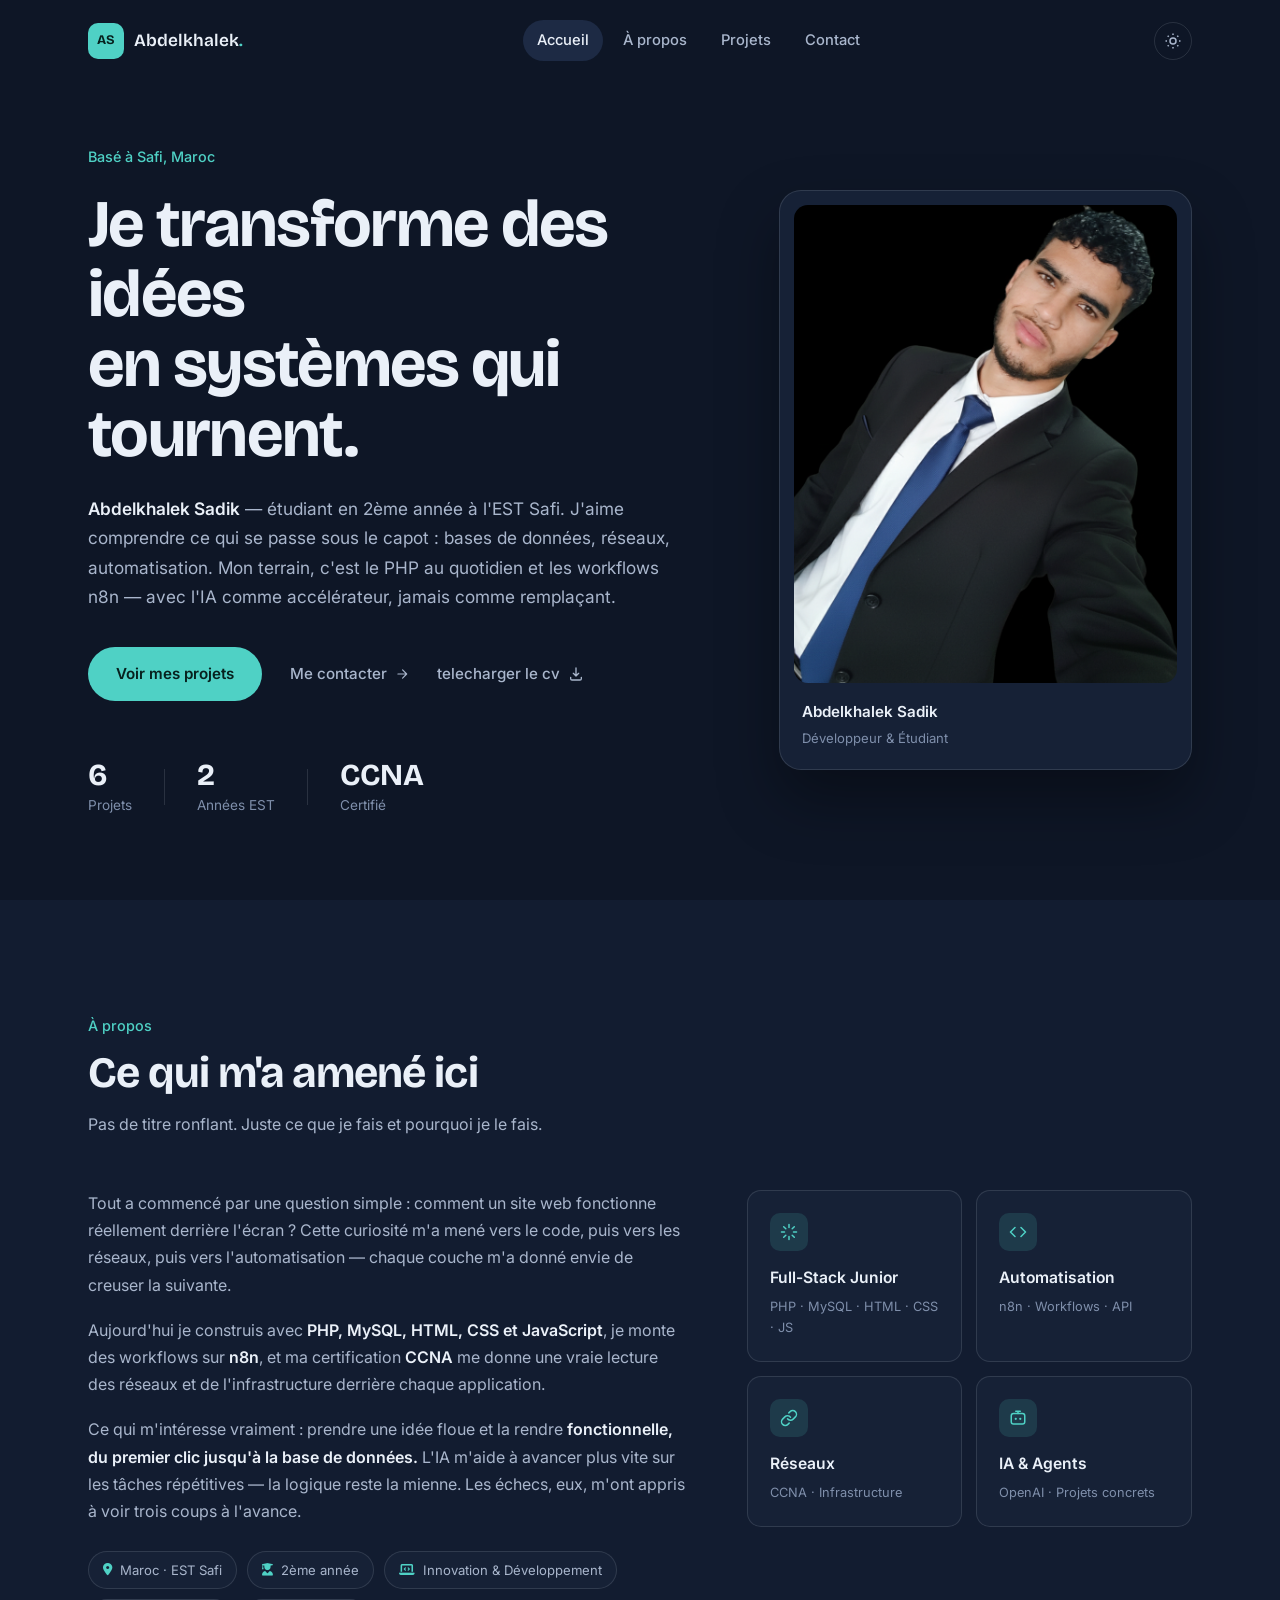
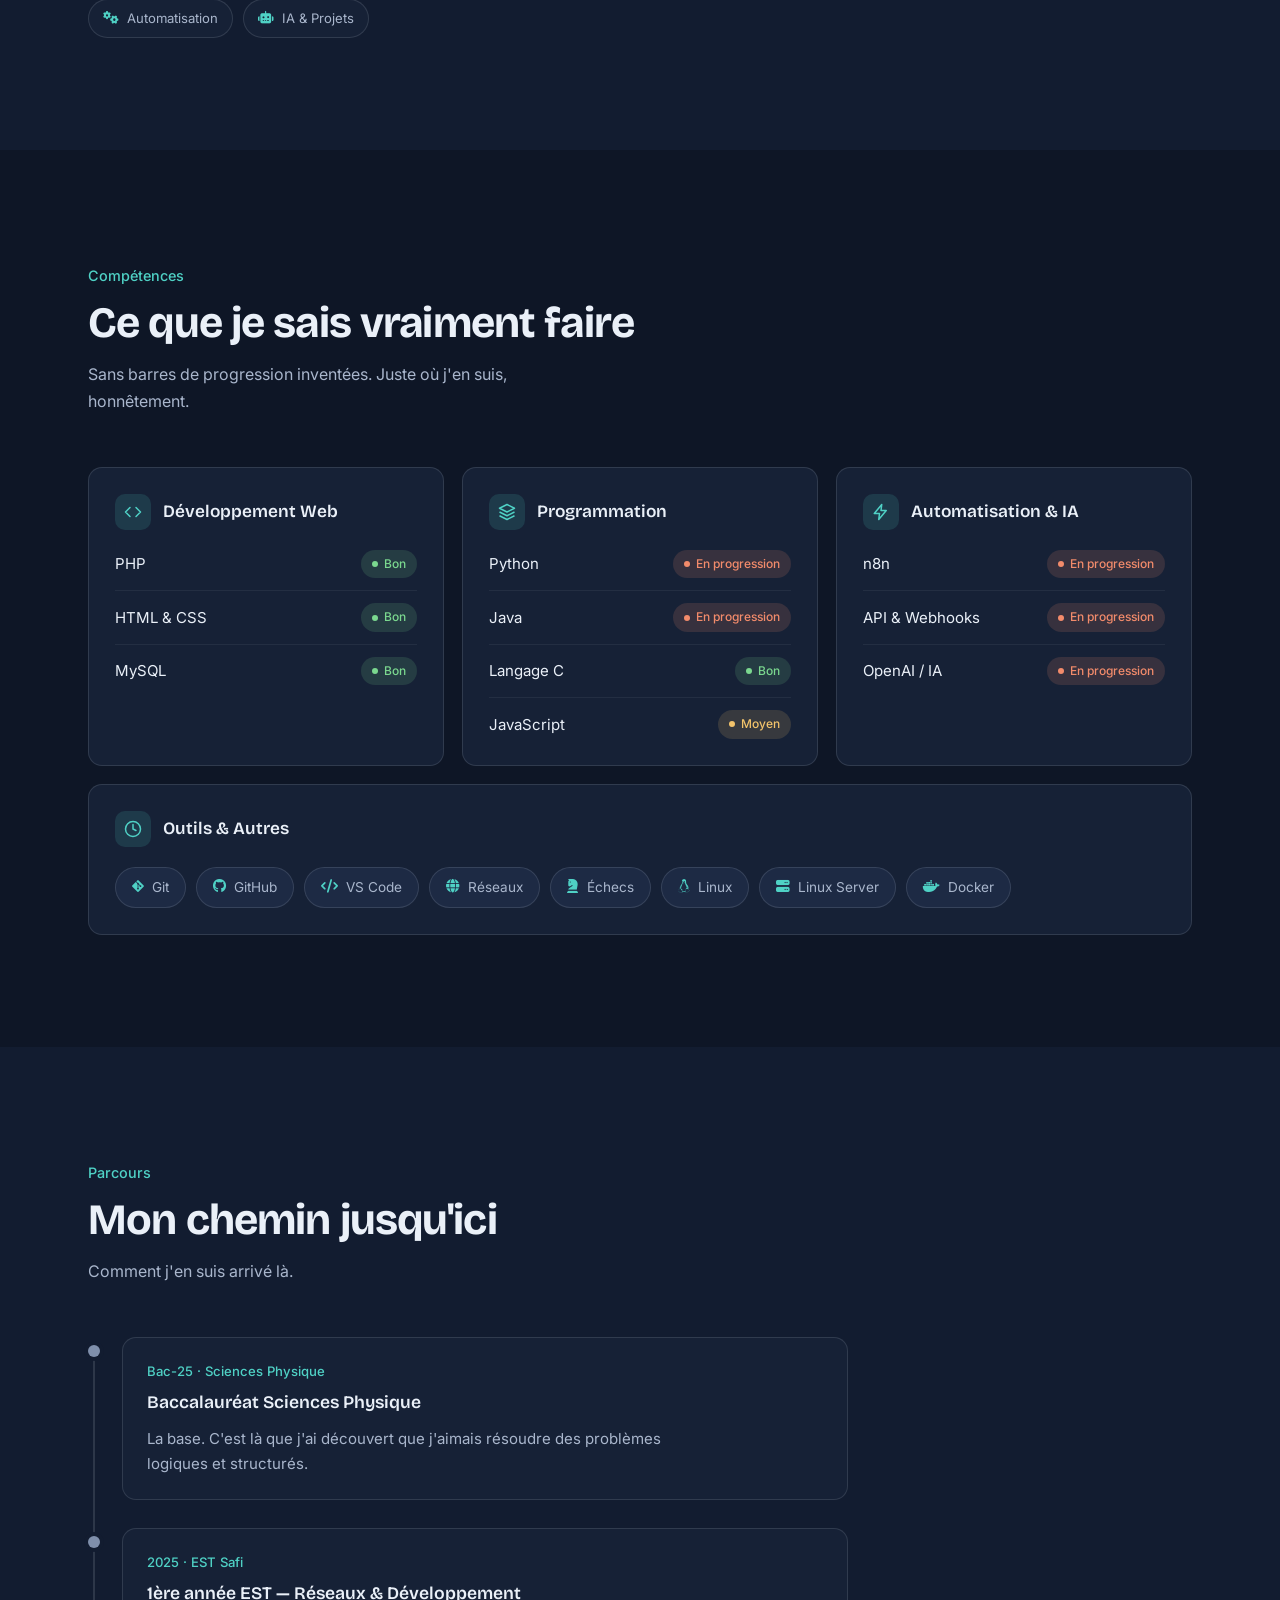
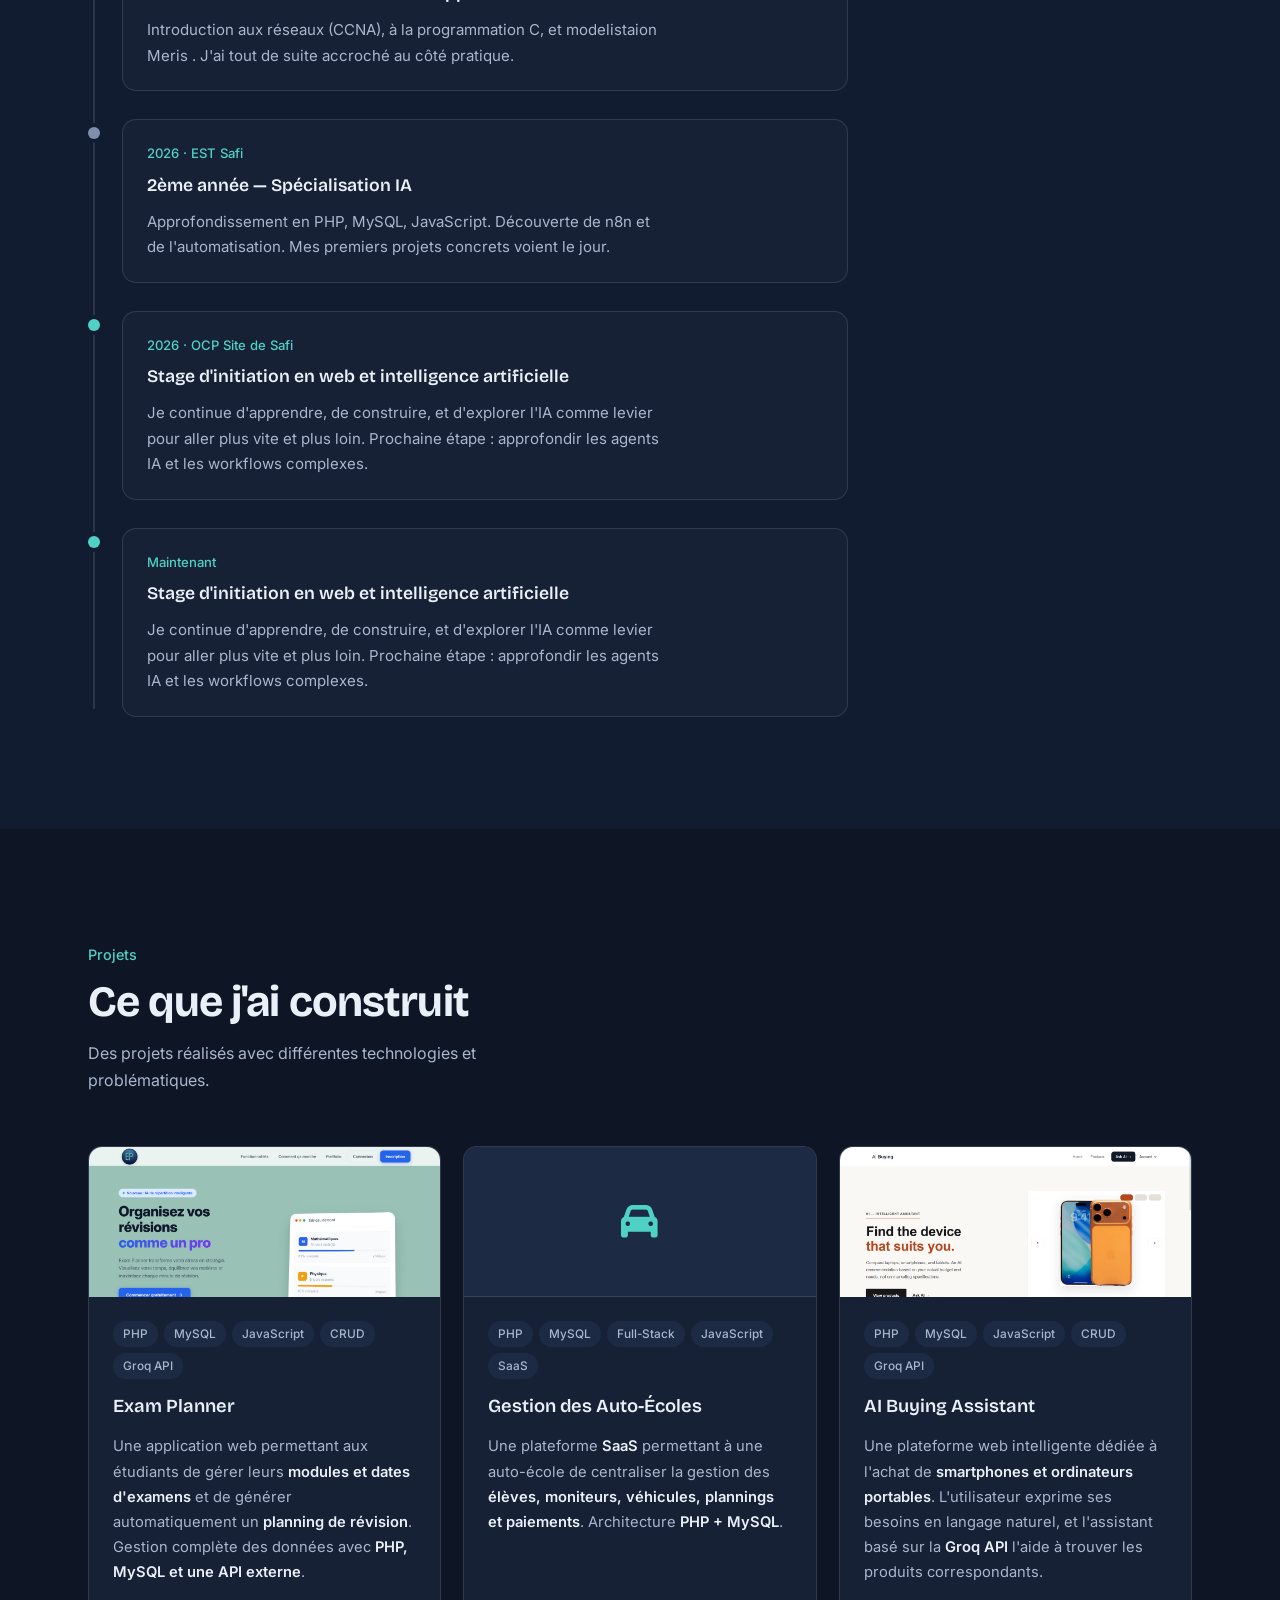
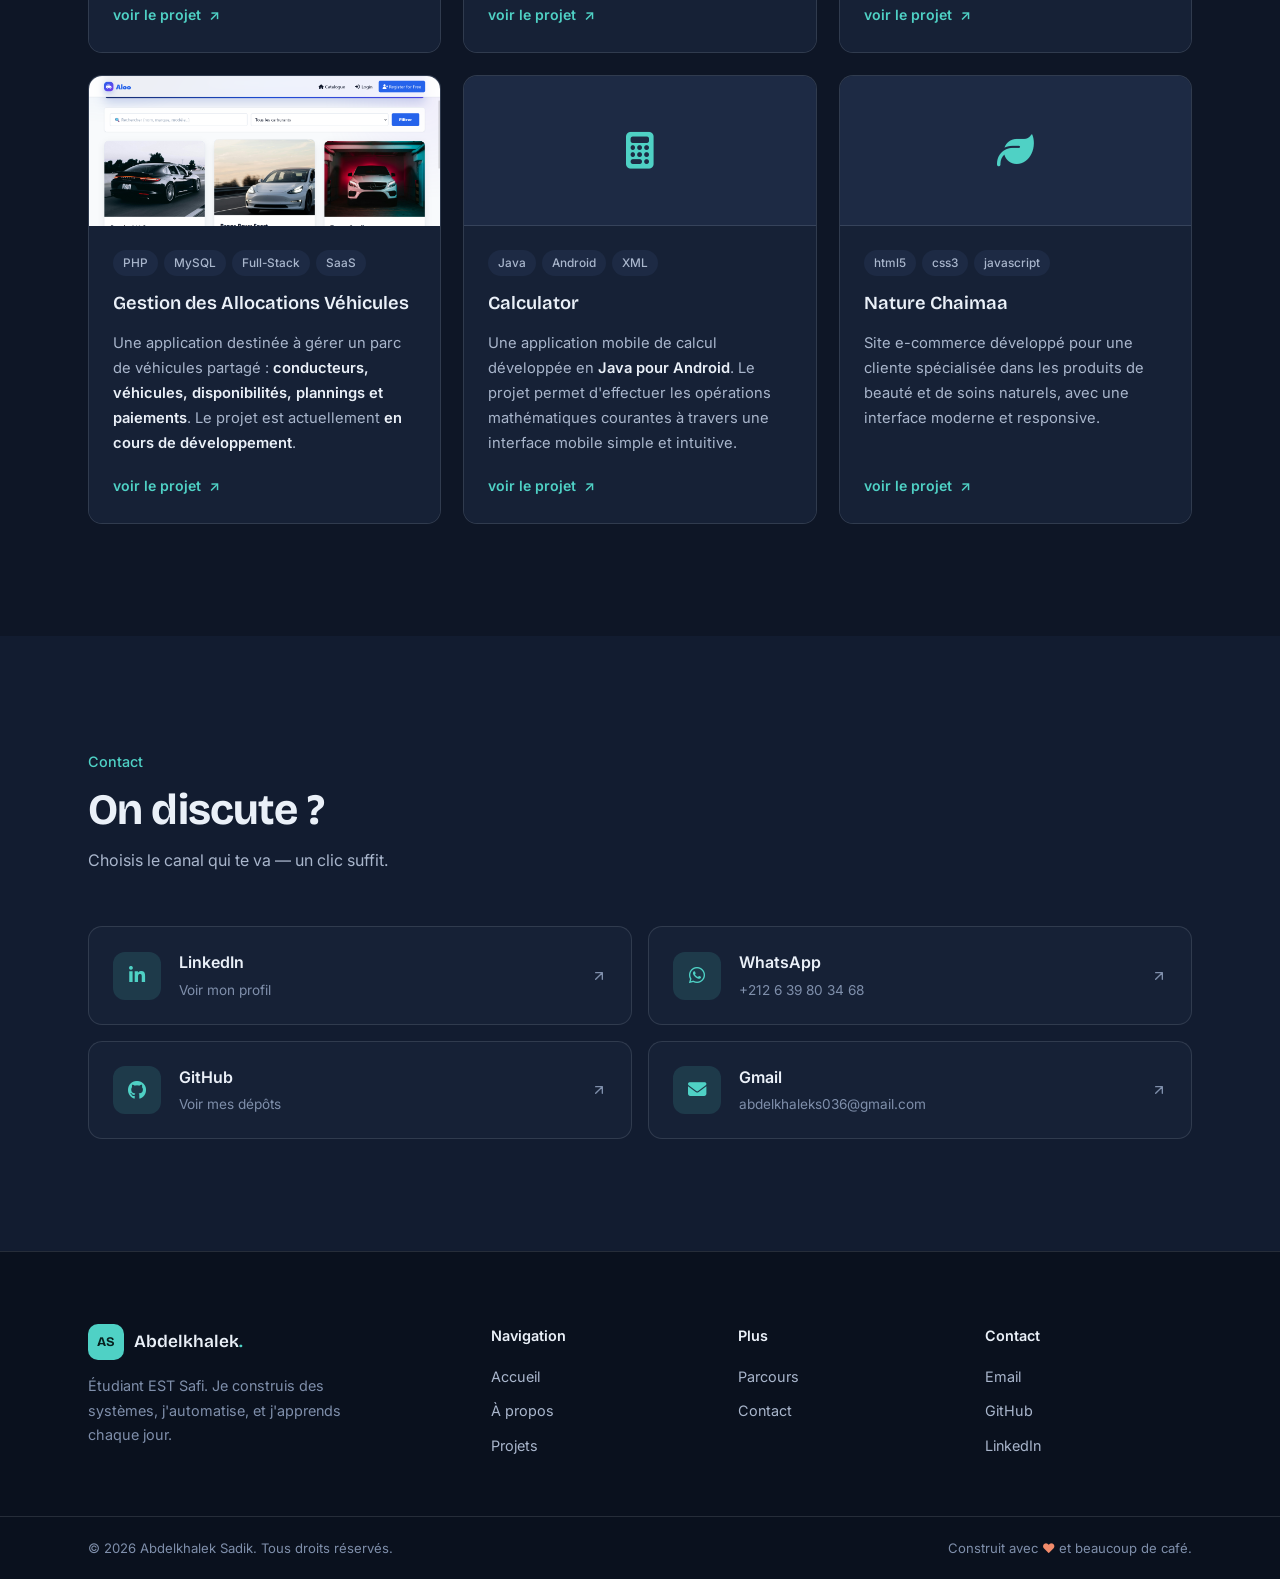
==== commit 0faed23c: "finat 1" ====
--- a/index.html
+++ b/index.html
@@ -1,68 +1,555 @@
-<!doctype html>
-<html lang="fr">
+<!DOCTYPE html>
+<html lang="fr" data-theme="dark">
 <head>
-  <meta charset="utf-8">
-  <meta name="viewport" content="width=device-width, initial-scale=1">
-  <meta name="theme-color" content="#f5f6f2">
-  <meta name="description" content="Abdelkhalek Sadik, étudiant ingénieur à l'EST de Safi. Développement web, réseaux et automatisation.">
-  <meta name="author" content="Abdelkhalek Sadik">
-  <meta property="og:title" content="Abdelkhalek Sadik — Ingénieur en devenir">
-  <meta property="og:description" content="Je conçois des outils numériques utiles, du besoin à la mise en œuvre.">
-  <meta property="og:type" content="website">
-  <title>Abdelkhalek Sadik — Ingénieur en devenir</title>
-  <link rel="icon" href="data:image/svg+xml,%3Csvg xmlns='http://www.w3.org/2000/svg' viewBox='0 0 64 64'%3E%3Crect width='64' height='64' rx='14' fill='%231d342b'/%3E%3Ctext x='50%25' y='57%25' text-anchor='middle' dominant-baseline='middle' font-family='Arial' font-weight='700' font-size='24' fill='%23d3fa70'%3EAS%3C/text%3E%3C/svg%3E">
-  <link rel="preconnect" href="https://fonts.googleapis.com">
-  <link rel="preconnect" href="https://fonts.gstatic.com" crossorigin>
-  <link href="https://fonts.googleapis.com/css2?family=DM+Mono:wght@400;500&family=DM+Sans:wght@400;500;600;700&family=Manrope:wght@400;500;600;700;800&display=swap" rel="stylesheet">
-  <link rel="stylesheet" href="style.css">
+  <meta charset="UTF-8" />
+  <meta name="viewport" content="width=device-width, initial-scale=1.0" />
+  <meta name="theme-color" content="#0E1626" />
+  <meta name="description" content="Abdelkhalek Sadik — Étudiant EST Safi, développeur passionné par l'automatisation, les systèmes et l'IA." />
+  <meta name="author" content="Abdelkhalek Sadik" />
+
+  <meta property="og:title" content="Abdelkhalek Sadik | Développeur & Ingénieur en devenir" />
+  <meta property="og:description" content="Étudiant EST Safi. Je construis des systèmes, j'automatise, et je transforme les idées en projets concrets." />
+  <meta property="og:type" content="website" />
+
+  <title>Abdelkhalek Sadik | Développeur & Ingénieur en devenir</title>
+
+  <link rel="icon" type="image/svg+xml" href="data:image/svg+xml,%3Csvg xmlns='http://www.w3.org/2000/svg' viewBox='0 0 100 100'%3E%3Crect width='100' height='100' rx='20' fill='%230E1626'/%3E%3Ctext x='50%25' y='62%25' text-anchor='middle' font-family='Arial' font-weight='800' font-size='40' fill='%234FD1C5'%3EAS%3C/text%3E%3C/svg%3E" />
+
+  <link rel="preconnect" href="https://fonts.googleapis.com" />
+  <link rel="preconnect" href="https://fonts.gstatic.com" crossorigin />
+  <link href="https://fonts.googleapis.com/css2?family=Bricolage+Grotesque:wght@500;600;700&family=Inter:wght@400;500;600;700&display=swap" rel="stylesheet" />
+  <link rel="stylesheet" href="https://cdnjs.cloudflare.com/ajax/libs/font-awesome/6.7.2/css/all.min.css">
+  <link rel="stylesheet" href="style.css" />
 </head>
 <body>
-  <header class="site-header" id="top">
-    <nav class="nav wrap" aria-label="Navigation principale">
-      <a class="brand" href="#top" aria-label="Abdelkhalek Sadik, accueil"><span class="brand-mark">AS</span><span>Abdelkhalek Sadik</span></a>
-      <button class="menu-toggle" id="menuToggle" aria-expanded="false" aria-controls="navLinks" aria-label="Ouvrir le menu"><span></span><span></span></button>
-      <div class="nav-links" id="navLinks"><a href="#profil">Profil</a><a href="#projets">Projets</a><a href="#parcours">Parcours</a><a class="nav-contact" href="#contact">Me contacter <span>↗</span></a></div>
-    </nav>
+
+  <!-- NAVBAR -->
+  <header class="navbar" id="navbar">
+    <div class="container nav-container">
+      <a href="#home" class="logo">
+        <span class="logo-mark">AS</span>
+        <span class="logo-text">Abdelkhalek<span class="logo-dot">.</span></span>
+      </a>
+      <nav class="nav-links" id="navLinks">
+        <a href="#home" class="nav-link active" data-section="home">Accueil</a>
+        <a href="#about" class="nav-link" data-section="about">À propos</a>
+        <a href="#projects" class="nav-link" data-section="projects">Projets</a>
+        <a href="#contact" class="nav-link" data-section="contact">Contact</a>
+      </nav>
+      <button class="theme-toggle" id="themeToggle" aria-label="Changer de thème">
+        <svg class="icon-sun" width="18" height="18" viewBox="0 0 24 24" fill="none" stroke="currentColor" stroke-width="2">
+          <circle cx="12" cy="12" r="4"/>
+          <path d="M12 2v2M12 20v2M4.9 4.9l1.4 1.4M17.7 17.7l1.4 1.4M2 12h2M20 12h2M4.9 19.1l1.4-1.4M17.7 6.3l1.4-1.4"/>
+        </svg>
+        <svg class="icon-moon" width="18" height="18" viewBox="0 0 24 24" fill="none" stroke="currentColor" stroke-width="2">
+          <path d="M21 12.79A9 9 0 1111.21 3 7 7 0 0021 12.79z"/>
+        </svg>
+      </button>
+
+      <button class="menu-toggle" id="menuToggle" aria-label="Menu">
+        <span></span><span></span><span></span>
+      </button>
+    </div>
   </header>
 
-  <main>
-    <section class="hero wrap" id="profil">
-      <div class="hero-copy">
-        <div class="availability"><span class="status-dot"></span> Étudiant ingénieur · Safi, Maroc</div>
-        <h1>Je construis des<br><span class="highlight">solutions utiles.</span></h1>
-        <p class="hero-intro">Je m'appelle <strong>Abdelkhalek Sadik</strong>, étudiant en deuxième année à l'EST de Safi. Je relie développement web, réseaux et automatisation pour transformer des problèmes concrets en outils simples.</p>
-        <div class="hero-actions"><a class="button button-dark" href="#projets">Explorer mes projets <span>↓</span></a><a class="text-link" href="certificate/CV_Abdelkhalek_Sadik.pdf" download>Télécharger mon CV <span>↗</span></a></div>
-        <div class="hero-foot"><span>EN CE MOMENT</span><span>Développement web · systèmes · IA appliquée</span></div>
-      </div>
-      <div class="hero-portrait">
-        <div class="portrait-frame"><img src="portfolio3.png" alt="Portrait d'Abdelkhalek Sadik" onerror="this.style.display='none'"><div class="portrait-initials">AS</div><div class="portrait-label"><span>INGÉNIEUR EN DEVENIR</span><span>EST SAFI / MA</span></div></div>
-        <div class="orbit orbit-one"></div><div class="orbit orbit-two"></div>
-        <div class="floating-note"><span class="note-icon">✳</span><span>Curieux par nature.<br><strong>Ingénieux par méthode.</strong></span></div>
-      </div>
-      <a class="scroll-cue" href="#projets"><span>FAIRE DÉFILER</span><span>↓</span></a>
-    </section>
-
-    <section class="intro-strip"><div class="wrap strip-inner"><span class="strip-index">01 / À PROPOS</span><p>De la logique du code à l'architecture des réseaux, j'aime comprendre <em>comment les choses fonctionnent</em> — puis les rendre plus efficaces.</p></div></section>
-
-    <section class="section wrap" id="projets">
-      <div class="section-heading"><div><span class="eyebrow">02 / SÉLECTION</span><h2>Des idées mises<br>en <span class="highlight">pratique.</span></h2></div><p>Des projets personnels et académiques, conçus autour de besoins réels et de solutions concrètes.</p></div>
-      <div class="project-grid">
-        <article class="project-card project-featured"><a class="project-image" href="exam-planner.png" target="_blank" aria-label="Voir la capture Exam Planner"><img src="exam-planner.png" alt="Interface de l'application Exam Planner" loading="lazy"><span class="image-open">↗</span></a><div class="project-details"><div class="project-meta"><span>01 — ORGANISATION</span><span>APPLICATION WEB</span></div><h3>Exam Planner</h3><p>Planifier ses révisions avec méthode : une application pour organiser modules et examens, puis générer un planning de travail personnalisé.</p><div class="tags"><span>PHP</span><span>MySQL</span><span>JavaScript</span><span>Groq API</span></div></div></article>
-        <article class="project-card"><a class="project-image" href="Ai-buying-assisten.png" target="_blank" aria-label="Voir la capture AI Buying Assistant"><img src="Ai-buying-assisten.png" alt="Interface de l'assistant d'achat IA" loading="lazy"><span class="image-open">↗</span></a><div class="project-details"><div class="project-meta"><span>02 — RECOMMANDATION</span><span>IA APPLIQUÉE</span></div><h3>AI Buying Assistant</h3><p>Un assistant qui comprend les besoins exprimés en langage naturel et aide à trouver le bon ordinateur ou smartphone.</p><div class="tags"><span>PHP</span><span>MySQL</span><span>JavaScript</span><span>Groq API</span></div></div></article>
-        <article class="project-card"><a class="project-image" href="allo.png" target="_blank" aria-label="Voir la capture Gestion des allocations véhicules"><img src="allo.png" alt="Interface de gestion des allocations de véhicules" loading="lazy"><span class="image-open">↗</span></a><div class="project-details"><div class="project-meta"><span>03 — GESTION</span><span>EN DÉVELOPPEMENT</span></div><h3>Allocation de véhicules</h3><p>Un outil pour organiser un parc partagé : véhicules, conducteurs, disponibilités, plannings et paiements au même endroit.</p><div class="tags"><span>PHP</span><span>MySQL</span><span>JavaScript</span></div><a class="project-link" href="https://github.com/abdelkhaleksadik036/alloo" target="_blank" rel="noopener noreferrer">Code source <span>↗</span></a></div></article>
-        <article class="project-card project-text"><div class="project-symbol">↗</div><div class="project-details"><div class="project-meta"><span>04 — PLATEFORME MÉTIER</span><span>FULL-STACK</span></div><h3>Gestion d’auto-école</h3><p>Une plateforme pour centraliser élèves, moniteurs, véhicules, plannings et paiements dans un seul espace de gestion.</p><div class="tags"><span>PHP</span><span>MySQL</span><span>JavaScript</span></div></div></article>
-        <article class="project-card project-text"><div class="project-symbol">⌗</div><div class="project-details"><div class="project-meta"><span>05 — MOBILE</span><span>ANDROID</span></div><h3>Calculator</h3><p>Une application Android en Java qui va à l'essentiel : les opérations courantes dans une interface mobile claire.</p><div class="tags"><span>Java</span><span>Android</span><span>XML</span></div></div></article>
-        <article class="project-card project-text"><div class="project-symbol">✳</div><div class="project-details"><div class="project-meta"><span>06 — E-COMMERCE</span><span>WEB RESPONSIVE</span></div><h3>Nature Chaimaa</h3><p>Un site e-commerce conçu pour une cliente spécialisée dans les produits de beauté et de soin naturels.</p><div class="tags"><span>HTML</span><span>CSS</span><span>JavaScript</span></div></div></article>
-      </div>
-    </section>
-
-    <section class="skills-band"><div class="wrap skills-layout"><div class="skills-intro"><span class="eyebrow">03 / BOÎTE À OUTILS</span><h2>Un socle solide.<br><span class="highlight">L’envie d’aller plus loin.</span></h2><p>J'apprends en construisant : chaque outil est une façon de mieux résoudre le problème.</p><a class="credential-link" href="certificate/CCNA-_Introduction_to_Networks_certificate_abdelkhaleks036-gmail-com_b589a970-bbf5-4a2c-9172-3e84892f71db.pdf" target="_blank" rel="noopener">Voir mon certificat CCNA <span>↗</span></a></div><div class="skill-groups"><div class="skill-group"><span class="skill-number">01</span><div><h3>Développement</h3><p>PHP · MySQL · JavaScript · HTML · CSS · C · Java</p></div></div><div class="skill-group"><span class="skill-number">02</span><div><h3>Infrastructure</h3><p>Réseaux · notions CCNA · Linux · Linux Server</p></div></div><div class="skill-group"><span class="skill-number">03</span><div><h3>Outils & automatisation</h3><p>Git · GitHub · Docker · n8n · API · IA générative</p></div></div></div></div></section>
-
-    <section class="section wrap journey" id="parcours"><div class="section-heading"><div><span class="eyebrow">04 / PARCOURS</span><h2>Apprendre en<br><span class="highlight">construisant.</span></h2></div><p>Une formation technique et un apprentissage guidé par la curiosité, les projets et la pratique.</p></div><div class="timeline"><article><span class="timeline-date">2025</span><div><h3>Baccalauréat — Sciences physiques</h3><p>Un premier goût pour le raisonnement logique et la résolution de problèmes.</p></div></article><article><span class="timeline-date">2025 — 2026</span><div><h3>EST de Safi — Réseaux & développement</h3><p>Formation en programmation, réseaux et conception web. Obtention du certificat CCNA : Introduction to Networks.</p></div></article><article><span class="timeline-date">AUJOURD’HUI</span><div><h3>Deuxième année — projets & spécialisation</h3><p>Approfondissement du développement web, des bases de données, de l'automatisation et de l'IA appliquée.</p></div></article></div></section>
-
-    <section class="contact-section" id="contact"><div class="wrap contact-inner"><span class="eyebrow">05 / CONTACT</span><h2>Un projet en tête ?<br><span class="highlight">Parlons-en.</span></h2><p>Ouvert aux stages, aux collaborations et aux échanges autour du développement et de la technologie.</p><a class="button button-lime" href="mailto:abdelkhaleks036@gmail.com">abdelkhaleks036@gmail.com <span>↗</span></a><div class="social-links"><a href="https://github.com/abdelkhaleksadik036" target="_blank" rel="noopener noreferrer">GitHub <span>↗</span></a><a href="https://www.linkedin.com/in/abd-elkhalek-sadik-b23182395/" target="_blank" rel="noopener noreferrer">LinkedIn <span>↗</span></a><a href="https://wa.me/212639803468" target="_blank" rel="noopener noreferrer">WhatsApp <span>↗</span></a></div></div></section>
-  </main>
-  <footer class="footer"><div class="wrap footer-inner"><a class="brand" href="#top"><span class="brand-mark">AS</span><span>Abdelkhalek Sadik</span></a><span>Étudiant ingénieur · Safi, Maroc</span><span>© <span id="year"></span> — Fait avec intention.</span></div></footer>
+  <!-- HERO -->
+  <section id="home" class="hero">
+    <div class="container hero-container">
+      <div class="hero-content">
+        <div class="eyebrow-block">
+          <span class="eyebrow">Basé à Safi, Maroc</span>
+        </div>
+        <h1 class="hero-title">
+          Je transforme des idées<br>
+          en <span class="accent-text">systèmes</span> qui tournent.
+        </h1>
+        <p class="hero-subtitle">
+          <strong>Abdelkhalek Sadik</strong> — étudiant en 2ème année à l'EST Safi.
+          J'aime comprendre ce qui se passe sous le capot : bases de données, réseaux,
+          automatisation. Mon terrain, c'est le PHP au quotidien et les workflows n8n —
+          avec l'IA comme accélérateur, jamais comme remplaçant.
+        </p>
+        <div class="hero-cta">
+          <a href="#projects" class="btn btn-primary">Voir mes projets</a>
+          <a href="#contact" class="link-underline">
+            Me contacter
+            <svg width="14" height="14" viewBox="0 0 24 24" fill="none"><path d="M5 12h14M13 5l7 7-7 7" stroke="currentColor" stroke-width="2" stroke-linecap="round" stroke-linejoin="round"/></svg>
+          </a>
+            <a href="certificate/CV_Abdelkhalek_Sadik.pdf"  class="link-underline">
+            telecharger le cv
+            <svg width="16" height="16" viewBox="0 0 24 24" fill="none"><path d="M12 3v12m0 0-4-4m4 4 4-4M4 17v2a2 2 0 0 0 2 2h12a2 2 0 0 0 2-2v-2" stroke="currentColor" stroke-width="2" stroke-linecap="round" stroke-linejoin="round"/></svg>     
+            </a>
+        </div>
+
+        <div class="hero-stats">
+          <div>
+            <div class="stat-number">6</div>
+            <div class="stat-label">Projets</div>
+          </div>
+          <div class="stat-divider"></div>
+          <div>
+            <div class="stat-number">2</div>
+            <div class="stat-label">Années EST</div>
+          </div>
+          <div class="stat-divider"></div>
+          <div>
+            <div class="stat-number">CCNA</div>
+            <div class="stat-label">Certifié</div>
+          </div>
+        </div>
+      </div>
+      <div class="hero-visual">
+        <div class="visual-card">
+          <div class="visual-image">
+            <img src="portfolio3.png" alt="Photo d'Abdelkhalek Sadik"
+                 onerror="this.replaceWith(document.getElementById('photoFallback').content.cloneNode(true))" />
+          </div>
+          <div class="visual-info">
+            <div>
+              <div class="vi-label">Abdelkhalek Sadik</div>
+              <div class="vi-value">Développeur & Étudiant</div>
+            </div>
+
+          </div>
+        </div>
+        <template id="photoFallback">
+          <div class="photo-fallback">
+            <div class="as">AS</div>
+            <div class="sub">DEV · AUTO · IA</div>
+          </div>
+        </template>
+      </div>
+    </div>
+  </section>
+
+  <!-- ABOUT -->
+  <section id="about" class="section">
+    <div class="container">
+      <div class="section-head reveal">
+        <span class="eyebrow">À propos</span>
+        <h2 class="section-title">Ce qui m'a amené <span class="accent-text">ici</span></h2>
+        <p class="section-sub">Pas de titre ronflant. Juste ce que je fais et pourquoi je le fais.</p>
+      </div>
+      <div class="about-grid">
+        <div class="about-text reveal">
+          <p>
+            Tout a commencé par une question simple : comment un site web fonctionne
+            réellement derrière l'écran ? Cette curiosité m'a mené vers le code,
+            puis vers les réseaux, puis vers l'automatisation — chaque couche m'a
+            donné envie de creuser la suivante.
+          </p>
+          <p>
+            Aujourd'hui je construis avec <strong>PHP, MySQL, HTML, CSS et JavaScript</strong>,
+            je monte des workflows sur <strong>n8n</strong>, et ma certification
+            <strong>CCNA</strong> me donne une vraie lecture des réseaux et de l'infrastructure
+            derrière chaque application.
+          </p>
+          <p>
+            Ce qui m'intéresse vraiment : prendre une idée floue et la rendre
+            <strong>fonctionnelle, du premier clic jusqu'à la base de données.</strong>
+            L'IA m'aide à avancer plus vite sur les tâches répétitives — la logique
+            reste la mienne. Les échecs, eux, m'ont appris à voir trois coups à l'avance.
+          </p>
+          <div class="about-tags">
+              <span class="tag"><i class="fas fa-location-dot"></i> Maroc · EST Safi</span>
+              <span class="tag"><i class="fas fa-user-graduate"></i> 2ème année</span>
+              <span class="tag"><i class="fas fa-laptop-code"></i> Innovation & Développement</span>
+              <span class="tag"><i class="fas fa-gears"></i> Automatisation</span>
+              <span class="tag"><i class="fas fa-robot"></i> IA & Projets</span>
+          </div>
+        </div>
+        <div class="info-cards reveal">
+          <div class="info-card">
+            <div class="info-icon">
+              <svg width="18" height="18" viewBox="0 0 24 24" fill="none"><path d="M12 2v4M12 18v4M4.93 4.93l2.83 2.83M16.24 16.24l2.83 2.83M2 12h4M18 12h4M4.93 19.07l2.83-2.83M16.24 7.76l2.83-2.83" stroke="currentColor" stroke-width="2" stroke-linecap="round"/></svg>
+            </div>
+            <div class="info-value">Full-Stack Junior</div>
+            <div class="info-label">PHP · MySQL · HTML · CSS · JS</div>
+          </div>
+          <div class="info-card">
+            <div class="info-icon">
+              <svg width="18" height="18" viewBox="0 0 24 24" fill="none"><path d="m16 18 6-6-6-6M8 6l-6 6 6 6" stroke="currentColor" stroke-width="2" stroke-linecap="round" stroke-linejoin="round"/></svg>
+            </div>
+            <div class="info-value">Automatisation</div>
+            <div class="info-label">n8n · Workflows · API</div>
+          </div>
+          <div class="info-card">
+            <div class="info-icon">
+              <svg width="18" height="18" viewBox="0 0 24 24" fill="none"><path d="M10 13a5 5 0 0 0 7.54.54l3-3a5 5 0 0 0-7.07-7.07l-1.72 1.71" stroke="currentColor" stroke-width="2" stroke-linecap="round"/><path d="M14 11a5 5 0 0 0-7.54-.54l-3 3a5 5 0 0 0 7.07 7.07l1.71-1.71" stroke="currentColor" stroke-width="2" stroke-linecap="round"/></svg>
+            </div>
+            <div class="info-value">Réseaux</div>
+            <div class="info-label">
+              <a href="certificate/CCNA-_Introduction_to_Networks_certificate_abdelkhaleks036-gmail-com_b589a970-bbf5-4a2c-9172-3e84892f71db.pdf" download class="btn-cv-small">
+                <span>CCNA · Infrastructure</span>
+              </a>
+            </div>
+          </div>
+          <div class="info-card">
+            <div class="info-icon">
+              <svg width="18" height="18" viewBox="0 0 24 24" fill="none"><rect x="3" y="6" width="18" height="14" rx="3" stroke="currentColor" stroke-width="2"/><circle cx="9" cy="13" r="1.5" fill="currentColor"/><circle cx="15" cy="13" r="1.5" fill="currentColor"/><path d="M12 6V3M9 3h6" stroke="currentColor" stroke-width="2" stroke-linecap="round"/></svg>
+            </div>
+            <div class="info-value">IA & Agents</div>
+            <div class="info-label">OpenAI · Projets concrets</div>
+          </div>
+        </div>
+      </div>
+    </div>
+  </section>
+
+  <!-- SKILLS -->
+  <section id="skills" class="section">
+    <div class="container">
+      <div class="section-head reveal">
+        <span class="eyebrow">Compétences</span>
+        <h2 class="section-title">Ce que je sais <span class="accent-text">vraiment</span> faire</h2>
+        <p class="section-sub">Sans barres de progression inventées. Juste où j'en suis, honnêtement.</p>
+      </div>
+      <div class="skills-grid reveal">
+        <div class="skill-cat">
+          <div class="cat-head">
+            <div class="cat-icon">
+              <svg width="18" height="18" viewBox="0 0 24 24" fill="none"><path d="m16 18 6-6-6-6M8 6l-6 6 6 6" stroke="currentColor" stroke-width="2" stroke-linecap="round" stroke-linejoin="round"/></svg>
+            </div>
+            <h3>Développement Web</h3>
+          </div>
+          <div class="skill-list">
+            <div class="skill-item"><span>PHP</span><span class="skill-level level-good">Bon</span></div>
+            <div class="skill-item"><span>HTML & CSS</span><span class="skill-level level-good">Bon</span></div>
+            <div class="skill-item"><span>MySQL</span><span class="skill-level level-good">Bon</span></div>
+          </div>
+        </div>
+        <div class="skill-cat">
+          <div class="cat-head">
+            <div class="cat-icon">
+              <svg width="18" height="18" viewBox="0 0 24 24" fill="none"><path d="M12 2 2 7l10 5 10-5-10-5z" stroke="currentColor" stroke-width="2" stroke-linejoin="round"/><path d="M2 17l10 5 10-5M2 12l10 5 10-5" stroke="currentColor" stroke-width="2" stroke-linejoin="round"/></svg>
+            </div>
+            <h3>Programmation</h3>
+          </div>
+          <div class="skill-list">
+            <div class="skill-item"><span>Python</span><span class="skill-level level-learning">En progression</span></div>
+            <div class="skill-item"><span>Java</span><span class="skill-level level-learning">En progression</span></div>
+            <div class="skill-item"><span>Langage C</span><span class="skill-level level-good">Bon</span></div>
+            <div class="skill-item"><span>JavaScript</span><span class="skill-level level-medium">Moyen</span></div>
+          </div>
+        </div>
+        <div class="skill-cat">
+          <div class="cat-head">
+            <div class="cat-icon">
+              <svg width="18" height="18" viewBox="0 0 24 24" fill="none"><path d="M13 2 3 14h7l-1 8 10-12h-7l1-8z" stroke="currentColor" stroke-width="2" stroke-linecap="round" stroke-linejoin="round"/></svg>
+            </div>
+            <h3>Automatisation & IA</h3>
+          </div>
+          <div class="skill-list">
+            <div class="skill-item"><span>n8n</span><span class="skill-level level-learning">En progression</span></div>
+            <div class="skill-item"><span>API & Webhooks</span><span class="skill-level level-learning">En progression</span></div>
+            <div class="skill-item"><span>OpenAI / IA</span><span class="skill-level level-learning">En progression</span></div>
+          </div>
+        </div>
+        <div class="skill-cat wide">
+          <div class="cat-head">
+            <div class="cat-icon">
+              <svg width="18" height="18" viewBox="0 0 24 24" fill="none"><circle cx="12" cy="12" r="10" stroke="currentColor" stroke-width="2"/><path d="M12 6v6l4 2" stroke="currentColor" stroke-width="2" stroke-linecap="round"/></svg>
+            </div>
+            <h3>Outils & Autres</h3>
+          </div>
+          <div class="tool-grid">
+              <span class="tool-chip"><i class="fab fa-git-alt"></i> Git</span>
+              <span class="tool-chip"><i class="fab fa-github"></i> GitHub</span>
+              <span class="tool-chip"><i class="fas fa-code"></i> VS Code</span>
+              <span class="tool-chip"><i class="fas fa-globe"></i> Réseaux</span>
+              <span class="tool-chip"><i class="fas fa-chess-knight"></i> Échecs</span>
+              <span class="tool-chip"><i class="fab fa-linux"></i> Linux</span>
+              <span class="tool-chip"><i class="fas fa-server"></i> Linux Server</span>
+              <span class="tool-chip"><i class="fab fa-docker"></i> Docker</span>
+          </div>
+        </div>
+      </div>
+    </div>
+  </section>
+
+  <!-- EDUCATION / PARCOURS -->
+  <section id="education" class="section">
+    <div class="container">
+      <div class="section-head reveal">
+        <span class="eyebrow">Parcours</span>
+        <h2 class="section-title">Mon <span class="accent-text">chemin</span> jusqu'ici</h2>
+        <p class="section-sub">Comment j'en suis arrivé là.</p>
+      </div>
+      <div class="timeline reveal">
+        <div class="timeline-line"></div>
+        <div class="t-item">
+          <div class="t-dot"></div>
+          <div class="t-card">
+            <div class="t-year">Bac-25 · Sciences Physique</div>
+            <h3>Baccalauréat Sciences Physique</h3>
+            <p>La base. C'est là que j'ai découvert que j'aimais résoudre des problèmes logiques et structurés.</p>
+          </div>
+        </div>
+        <div class="t-item">
+          <div class="t-dot"></div>
+          <div class="t-card">
+            <div class="t-year">2025 · EST Safi</div>
+            <h3>1ère année EST — Réseaux & Développement</h3>
+            <p>Introduction aux réseaux (CCNA), à la programmation C, et modelistaion Meris . J'ai tout de suite accroché au côté pratique.</p>
+          </div>
+        </div>
+        <div class="t-item">
+          <div class="t-dot"></div>
+          <div class="t-card">
+            <div class="t-year">2026 · EST Safi</div>
+            <h3>2ème année — Spécialisation IA</h3>
+            <p>Approfondissement en PHP, MySQL, JavaScript. Découverte de n8n et de l'automatisation. Mes premiers projets concrets voient le jour.</p>
+          </div>
+        </div>
+        <div class="t-item">
+          <div class="t-dot" style="background: var(--accent);"></div>
+          <div class="t-card">
+            <div class="t-year">2026 · OCP Site de Safi</div>
+            <h3>Stage d'initiation en web et intelligence artificielle</h3>
+            <p>Je continue d'apprendre, de construire, et d'explorer l'IA comme levier pour aller plus vite et plus loin. Prochaine étape : approfondir les agents IA et les workflows complexes.</p>
+          </div>
+        </div>
+        <div class="t-item">
+          <div class="t-dot" style="background: var(--accent);"></div>
+          <div class="t-card">
+            <div class="t-year">Maintenant </div>
+            <h3>Stage d'initiation en web et intelligence artificielle</h3>
+            <p>Je continue d'apprendre, de construire, et d'explorer l'IA comme levier pour aller plus vite et plus loin. Prochaine étape : approfondir les agents IA et les workflows complexes.</p>
+          </div>
+        </div>
+      </div>
+    </div>
+  </section>
+
+<!-- PROJECTS -->
+  <section id="projects" class="section">
+    <div class="container">
+      <div class="section-head reveal">
+        <span class="eyebrow">Projets</span>
+        <h2 class="section-title">Ce que j'ai <span class="accent-text">construit</span></h2>
+        <p class="section-sub">Des projets réalisés avec différentes technologies et problématiques.</p>
+      </div>
+      <div class="projects-grid reveal">
+ 
+        <!-- Exam Planner -->
+        <article class="project-card">
+          <div class="project-thumb">
+            <img src="exam-planner.png" alt="Exam Planner" class="project-thumb-img">
+          </div>
+          <div class="project-body">
+            <div class="project-tags">
+              <span>PHP</span><span>MySQL</span><span>JavaScript</span><span>CRUD</span><span>Groq API</span>
+            </div>
+            <h3>Exam Planner</h3>
+            <p>
+              Une application web permettant aux étudiants de gérer leurs <strong>modules et dates d'examens</strong>
+              et de générer automatiquement un <strong>planning de révision</strong>. Gestion complète des données
+              avec <strong>PHP, MySQL et une API externe</strong>.
+            </p>
+            <div class="project-buttons">
+              <a href="https://www.linkedin.com/in/abd-elkhalek-sadik-b23182395/" target="_blank" rel="noopener" class="btn-project">voir le projet</a>
+            </div>
+          </div>
+        </article>
+ 
+        <!-- Gestion Auto-Écoles -->
+        <article class="project-card">
+          <div class="project-thumb"><i class="fas fa-car"></i></div>
+          <div class="project-body">
+            <div class="project-tags">
+              <span>PHP</span><span>MySQL</span><span>Full-Stack</span><span>JavaScript</span><span>SaaS</span>
+            </div>
+            <h3>Gestion des Auto-Écoles</h3>
+            <p>
+              Une plateforme <strong>SaaS</strong> permettant à une auto-école de centraliser la gestion des
+              <strong>élèves, moniteurs, véhicules, plannings et paiements</strong>. Architecture <strong>PHP + MySQL</strong>.
+            </p>
+            <div class="project-buttons">
+              <a href="https://www.linkedin.com/in/abd-elkhalek-sadik-b23182395/" target="_blank" rel="noopener" class="btn-project">voir le projet</a>
+            </div>
+          </div>
+        </article>
+ 
+        <!-- AI Buying Assistant -->
+        <article class="project-card">
+          <div class="project-thumb">
+            <img src="Ai-buying-assisten.png" alt="AI Buying Assistant" class="project-thumb-img">
+          </div>
+          <div class="project-body">
+            <div class="project-tags">
+              <span>PHP</span><span>MySQL</span><span>JavaScript</span><span>CRUD</span><span>Groq API</span>
+            </div>
+            <h3>AI Buying Assistant</h3>
+            <p>
+              Une plateforme web intelligente dédiée à l'achat de <strong>smartphones et ordinateurs portables</strong>.
+              L'utilisateur exprime ses besoins en langage naturel, et l'assistant basé sur la <strong>Groq API</strong>
+              l'aide à trouver les produits correspondants.
+            </p>
+            <div class="project-buttons">
+              <a href="https://www.linkedin.com/in/abd-elkhalek-sadik-b23182395/" target="_blank" rel="noopener" class="btn-project">voir le projet</a>
+            </div>
+          </div>
+        </article>
+ 
+        <!-- Vehicle Allocation -->
+        <article class="project-card">
+          <div class="project-thumb">
+            <img src="allo.png" alt="Gestion des Allocations Véhicules" class="project-thumb-img">
+          </div>
+          <div class="project-body">
+            <div class="project-tags">
+              <span>PHP</span><span>MySQL</span><span>Full-Stack</span><span>SaaS</span>
+            </div>
+            <h3>Gestion des Allocations Véhicules</h3>
+            <p>
+              Une application destinée à gérer un parc de véhicules partagé : <strong>conducteurs, véhicules,
+              disponibilités, plannings et paiements</strong>. Le projet est actuellement
+              <strong>en cours de développement</strong>.
+            </p>
+            <div class="project-buttons">
+              <a href="https://www.linkedin.com/in/abd-elkhalek-sadik-b23182395/" target="_blank" rel="noopener" class="btn-project">voir le projet</a>
+            </div>
+          </div>
+        </article>
+ 
+        <!-- Calculator -->
+        <article class="project-card">
+          <div class="project-thumb"><i class="fas fa-calculator"></i></div>
+          <div class="project-body">
+            <div class="project-tags">
+              <span>Java</span><span>Android</span><span>XML</span>
+            </div>
+            <h3>Calculator</h3>
+            <p>
+              Une application mobile de calcul développée en <strong>Java pour Android</strong>. Le projet permet
+              d'effectuer les opérations mathématiques courantes à travers une interface mobile simple et intuitive.
+            </p>
+            <div class="project-buttons">
+              <a href="https://www.linkedin.com/in/abd-elkhalek-sadik-b23182395/" target="_blank" rel="noopener" class="btn-project">voir le projet</a>
+            </div>
+          </div>
+        </article>
+<!-- nature-chaimaa -->
+      <article class="project-card">
+        <div class="project-thumb"><i class="fas fa-leaf"></i></div>
+
+        <div class="project-body">
+          <div class="project-tags">
+            <span>html5</span><span>css3</span><span>javascript</span>
+          </div>
+
+          <h3>Nature Chaimaa</h3>
+
+          <p>
+            Site e-commerce développé pour une cliente spécialisée dans les produits
+            de beauté et de soins naturels, avec une interface moderne et responsive.
+          </p>
+
+          <div class="project-buttons">
+            <a href="https://www.linkedin.com/in/abd-elkhalek-sadik-b23182395/"
+              target="_blank"
+              rel="noopener"
+              class="btn-project">
+              voir le projet
+            </a>
+          </div>
+        </div>
+      </article>
+ 
+      </div>
+    </div>
+  </section>
+
+
+  <!-- CONTACT -->
+  <section id="contact" class="section contact-section">
+    <div class="container">
+      <div class="section-head reveal">
+        <span class="eyebrow">Contact</span>
+        <h2 class="section-title">On <span class="accent-text">discute</span> ?</h2>
+        <p class="section-sub">Choisis le canal qui te va — un clic suffit.</p>
+      </div>
+
+      <div class="contact-grid reveal">
+        <a href="https://www.linkedin.com/in/abd-elkhalek-sadik-b23182395/" target="_blank" rel="noopener" class="contact-card">
+          <div class="contact-icon"><i class="fab fa-linkedin-in"></i></div>
+          <div class="contact-text">
+            <div class="contact-label">LinkedIn</div>
+            <div class="contact-value">Voir mon profil</div>
+          </div>
+          <svg class="contact-arrow" width="16" height="16" viewBox="0 0 24 24" fill="none"><path d="M7 17 17 7M7 7h10v10" stroke="currentColor" stroke-width="2" stroke-linecap="round" stroke-linejoin="round"/></svg>
+        </a>
+
+        <a href="https://wa.me/212639803468" target="_blank" rel="noopener" class="contact-card">
+          <div class="contact-icon"><i class="fab fa-whatsapp"></i></div>
+          <div class="contact-text">
+            <div class="contact-label">WhatsApp</div>
+            <div class="contact-value">+212 6 39 80 34 68</div>
+          </div>
+          <svg class="contact-arrow" width="16" height="16" viewBox="0 0 24 24" fill="none"><path d="M7 17 17 7M7 7h10v10" stroke="currentColor" stroke-width="2" stroke-linecap="round" stroke-linejoin="round"/></svg>
+        </a>
+
+        <a href="https://github.com/abdelkhaleksadik036" target="_blank" rel="noopener" class="contact-card">
+          <div class="contact-icon"><i class="fab fa-github"></i></div>
+          <div class="contact-text">
+            <div class="contact-label">GitHub</div>
+            <div class="contact-value">Voir mes dépôts</div>
+          </div>
+          <svg class="contact-arrow" width="16" height="16" viewBox="0 0 24 24" fill="none"><path d="M7 17 17 7M7 7h10v10" stroke="currentColor" stroke-width="2" stroke-linecap="round" stroke-linejoin="round"/></svg>
+        </a>
+
+        <a href="mailto:abdelkhaleks036@gmail.com" class="contact-card">
+          <div class="contact-icon"><i class="fas fa-envelope"></i></div>
+          <div class="contact-text">
+            <div class="contact-label">Gmail</div>
+            <div class="contact-value">abdelkhaleks036@gmail.com</div>
+          </div>
+          <svg class="contact-arrow" width="16" height="16" viewBox="0 0 24 24" fill="none"><path d="M7 17 17 7M7 7h10v10" stroke="currentColor" stroke-width="2" stroke-linecap="round" stroke-linejoin="round"/></svg>
+        </a>
+      </div>
+    </div>
+  </section>
+
+  <!-- FOOTER -->
+  <footer class="footer">
+    <div class="container footer-container">
+      <div class="footer-brand">
+        <a href="#home" class="logo">
+          <span class="logo-mark">AS</span>
+          <span class="logo-text">Abdelkhalek<span class="logo-dot">.</span></span>
+        </a>
+        <p>Étudiant EST Safi. Je construis des systèmes, j'automatise, et j'apprends chaque jour.</p>
+      </div>
+      <div class="footer-col">
+        <h4>Navigation</h4>
+        <a href="#home">Accueil</a>
+        <a href="#about">À propos</a>
+        <a href="#projects">Projets</a>
+      </div>
+      <div class="footer-col">
+        <h4>Plus</h4>
+        <a href="#education">Parcours</a>
+        <a href="#contact">Contact</a>
+      </div>
+      <div class="footer-col">
+        <h4>Contact</h4>
+        <a href="mailto:abdelkhaleks036@gmail.com">Email</a>
+        <a href="https://github.com/abdelkhaleksadik036" target="_blank" rel="noopener">GitHub</a>
+        <a href="https://www.linkedin.com/in/abd-elkhalek-sadik-b23182395/" target="_blank" rel="noopener">LinkedIn</a>
+      </div>
+    </div>
+    <div class="footer-bottom">
+      <div class="container">
+        <p>© <span id="year"></span> Abdelkhalek Sadik. Tous droits réservés.</p>
+        <p>Construit avec <span class="heart">♥</span> et beaucoup de café.</p>
+      </div>
+    </div>
+  </footer>
+
+  <button class="back-to-top" id="backToTop" aria-label="Haut de page">
+    <svg width="16" height="16" viewBox="0 0 24 24" fill="none"><path d="M12 19V5M5 12l7-7 7 7" stroke="currentColor" stroke-width="2" stroke-linecap="round" stroke-linejoin="round"/></svg>
+  </button>
+
   <script src="script.js"></script>
 </body>
-</html>
+</html>
--- a/style.css
+++ b/style.css
@@ -1,8 +1,444 @@
-@import url('https://fonts.googleapis.com/css2?family=DM+Mono:wght@400;500&family=DM+Sans:wght@400;500;600;700&family=Manrope:wght@400;500;600;700;800&display=swap');
-
-:root{--paper:#f5f6f2;--white:#fff;--ink:#1d342b;--muted:#68746d;--line:#dfe4dd;--lime:#d3fa70;--dark:#1d342b;--mono:'DM Mono',monospace;--sans:'DM Sans',sans-serif;--display:'Manrope',sans-serif;--wrap:1160px}
-*{box-sizing:border-box;margin:0;padding:0}html{scroll-behavior:smooth;scroll-padding-top:90px}body{background:var(--paper);color:var(--ink);font-family:var(--sans);font-size:16px;line-height:1.65;-webkit-font-smoothing:antialiased}a{color:inherit;text-decoration:none}img{display:block;width:100%}button{font:inherit}.wrap{width:min(var(--wrap),calc(100% - 64px));margin-inline:auto}.site-header{height:82px;position:sticky;top:0;z-index:10;background:rgba(245,246,242,.92);backdrop-filter:blur(12px);border-bottom:1px solid rgba(29,52,43,.08)}.nav{height:100%;display:flex;align-items:center;justify-content:space-between}.brand{display:flex;align-items:center;gap:11px;font-family:var(--display);font-weight:700;font-size:14px;letter-spacing:-.3px}.brand-mark{height:34px;width:34px;border-radius:10px;background:var(--dark);color:var(--lime);display:grid;place-items:center;font:500 12px var(--mono);letter-spacing:-1px}.nav-links{display:flex;align-items:center;gap:36px;color:#526058;font-size:13px;font-weight:600}.nav-links>a{transition:color .2s}.nav-links>a:hover,.project-link:hover{color:#759d29}.nav-links .nav-contact{background:var(--dark);color:white;padding:11px 17px;border-radius:5px}.nav-contact span{color:var(--lime);padding-left:8px}.menu-toggle{display:none}.hero{min-height:650px;position:relative;display:grid;grid-template-columns:1.1fr .9fr;align-items:center;padding-top:76px;padding-bottom:110px}.hero-copy{position:relative;z-index:2;max-width:650px}.availability,.eyebrow,.strip-index,.hero-foot,.portrait-label,.project-meta,.timeline-date,.skill-number{font:500 10px var(--mono);letter-spacing:1.15px}.availability{display:flex;align-items:center;gap:10px;color:var(--muted);margin-bottom:25px}.status-dot{height:8px;width:8px;border-radius:50%;background:#83b546;box-shadow:0 0 0 4px #e8f1da}.hero h1,.section-heading h2,.skills-intro h2,.contact-inner h2{font-family:var(--display);font-size:clamp(48px,6.1vw,78px);letter-spacing:-5px;line-height:1.06;font-weight:700}.highlight{color:#819e40}.hero-intro{max-width:535px;color:#59665e;font-size:16px;line-height:1.85;margin-top:24px}.hero-intro strong{color:var(--ink);font-weight:700}.hero-actions{display:flex;align-items:center;gap:27px;margin-top:32px}.button{display:inline-flex;align-items:center;gap:24px;padding:15px 19px;border-radius:5px;font-size:13px;font-weight:700;transition:transform .2s,background .2s}.button:hover{transform:translateY(-2px)}.button-dark{background:var(--dark);color:white}.button-dark span{color:var(--lime);font-size:17px}.text-link{font-size:12px;font-weight:700;color:#526058}.text-link span,.project-link span{padding-left:5px;color:#819e40}.hero-foot{margin-top:57px;display:flex;gap:17px;color:#849087;font-size:9px}.hero-foot span:first-child{color:#536258}.hero-portrait{height:435px;position:relative;display:grid;place-items:center}.portrait-frame{height:390px;width:min(350px,78%);position:relative;border-radius:170px 170px 10px 10px;background:linear-gradient(145deg,#d8e2ce,#aebd9b);overflow:hidden;z-index:1}.portrait-frame:after{content:"";position:absolute;inset:0;background:linear-gradient(180deg,transparent 55%,rgba(20,43,32,.57))}.portrait-frame img{position:absolute;width:100%;height:100%;inset:0;object-fit:cover;object-position:center 34%;z-index:1}.portrait-initials{position:absolute;inset:0;display:grid;place-items:center;font:700 104px var(--display);letter-spacing:-10px;color:rgba(29,52,43,.2)}.portrait-label{position:absolute;bottom:19px;left:21px;right:21px;z-index:2;color:white;display:flex;justify-content:space-between;font-size:8px}.orbit{position:absolute;border:1px solid #dbe1d8;border-radius:50%;transform:rotate(-28deg)}.orbit-one{width:480px;height:245px}.orbit-two{width:425px;height:210px;transform:rotate(49deg);border-color:#e3e8df}.floating-note{position:absolute;right:-3px;bottom:51px;z-index:3;background:white;border:1px solid #e8ebe6;box-shadow:0 14px 40px #24392b13;padding:14px 17px;display:flex;align-items:center;gap:12px;border-radius:7px;font-size:11px;line-height:1.6;color:var(--muted)}.floating-note strong{color:var(--ink)}.note-icon{width:29px;height:29px;display:grid;place-items:center;background:#edf5dd;color:#789932;border-radius:50%;font-size:18px}.scroll-cue{position:absolute;bottom:24px;left:0;display:flex;gap:10px;align-items:center;color:#7f8a82;font:500 9px var(--mono);letter-spacing:1px}.scroll-cue span:last-child{font-size:16px;color:var(--ink)}
-.intro-strip{background:#e9eee5;border-block:1px solid #e1e7de}.strip-inner{min-height:132px;display:grid;grid-template-columns:190px 1fr;align-items:center;gap:25px}.strip-index,.eyebrow{color:#819e40}.strip-inner p{max-width:740px;font:600 clamp(18px,2.4vw,25px)/1.5 var(--display);letter-spacing:-.6px}.strip-inner em{font-style:normal;color:#819e40}.section{padding-top:120px;padding-bottom:120px}.section-heading{display:flex;justify-content:space-between;align-items:flex-end;gap:40px;margin-bottom:48px}.section-heading h2,.skills-intro h2{font-size:clamp(42px,5vw,59px);letter-spacing:-3.6px;margin-top:15px}.section-heading>p{max-width:340px;color:var(--muted);font-size:14px;line-height:1.8;padding-bottom:8px}.project-grid{display:grid;grid-template-columns:1fr 1fr;gap:42px 27px}.project-card{min-width:0}.project-image{height:270px;display:block;background:#e5e9e2;overflow:hidden;position:relative;border-radius:5px}.project-featured .project-image{height:330px}.project-image img{height:100%;object-fit:cover;object-position:top;transition:transform .55s cubic-bezier(.2,.7,.2,1)}.project-image:hover img{transform:scale(1.035)}.image-open{position:absolute;right:13px;top:13px;width:34px;height:34px;display:grid;place-items:center;background:white;border-radius:50%;font-size:17px;opacity:0;transform:translateY(4px);transition:.2s}.project-image:hover .image-open{opacity:1;transform:none}.project-details{padding:20px 2px 0}.project-meta{display:flex;justify-content:space-between;gap:10px;color:#89938b;font-size:9px;letter-spacing:.8px}.project-details h3{font:700 22px var(--display);letter-spacing:-.7px;margin-top:9px}.project-details p{color:var(--muted);font-size:13px;line-height:1.75;max-width:520px;margin-top:8px}.tags{display:flex;flex-wrap:wrap;gap:7px;margin-top:14px}.tags span{font:400 9px var(--mono);color:#5e6d62;border:1px solid #dce3da;padding:5px 8px;border-radius:3px}.project-link{display:inline-block;margin-top:14px;font-size:12px;font-weight:700}.project-text{min-height:240px;background:#edf0ea;padding:24px;border-radius:5px;position:relative}.project-text .project-details{padding:0}.project-symbol{font:400 32px var(--display);color:#93aa68;margin-bottom:20px}.project-text .project-details p{max-width:450px}.skills-band{background:var(--dark);color:#f5f6f2;padding:105px 0}.skills-layout{display:grid;grid-template-columns:1fr 1fr;gap:12%}.skills-intro .eyebrow{color:var(--lime)}.skills-intro h2{font-size:clamp(37px,4vw,50px);letter-spacing:-3px}.skills-intro h2 .highlight{color:var(--lime)}.skills-intro>p{max-width:385px;margin-top:20px;color:#bdc8bf;font-size:14px;line-height:1.8}.credential-link{display:inline-block;margin-top:25px;color:var(--lime);font-size:12px;font-weight:700;border-bottom:1px solid #6a7b6c;padding-bottom:7px}.credential-link span{padding-left:12px}.skill-groups{align-self:center}.skill-group{display:grid;grid-template-columns:42px 1fr;gap:15px;padding:22px 0;border-bottom:1px solid #ffffff22}.skill-group:first-child{border-top:1px solid #ffffff22}.skill-number{color:var(--lime);padding-top:5px}.skill-group h3{font:600 16px var(--display)}.skill-group p{color:#bdc8bf;font-size:12px;line-height:1.7;margin-top:5px}.journey{padding-bottom:130px}.timeline{max-width:800px;margin-left:auto;border-top:1px solid var(--line)}.timeline article{display:grid;grid-template-columns:180px 1fr;gap:25px;padding:25px 0;border-bottom:1px solid var(--line)}.timeline-date{color:#819e40;padding-top:5px}.timeline h3{font:700 16px var(--display);letter-spacing:-.2px}.timeline p{font-size:13px;color:var(--muted);margin-top:5px}.contact-section{background:var(--dark);color:white;padding:100px 0 83px}.contact-inner{text-align:center}.contact-inner .eyebrow{color:var(--lime)}.contact-inner h2{font-size:clamp(49px,6.5vw,76px);letter-spacing:-4.5px;margin-top:20px}.contact-inner h2 .highlight{color:var(--lime)}.contact-inner>p{max-width:440px;margin:18px auto 27px;color:#c2cec4;font-size:14px}.button-lime{background:var(--lime);color:var(--dark)}.button-lime span{font-size:17px}.social-links{display:flex;justify-content:center;gap:29px;margin-top:38px}.social-links a{font-size:12px;color:#d0d9d1}.social-links a span{color:var(--lime);padding-left:3px}.footer{background:#172b23;color:#a9b7ac}.footer-inner{min-height:75px;display:flex;align-items:center;justify-content:space-between;gap:20px;font-size:10px}.footer .brand{color:white;font-size:12px}.footer .brand-mark{background:#294338}.footer-inner>span:last-child{font-family:var(--mono);font-size:9px}
-@media(max-width:800px){.wrap{width:min(100% - 40px,var(--wrap))}.hero{min-height:unset;padding-top:70px;padding-bottom:90px;grid-template-columns:1.1fr .9fr}.hero h1{font-size:clamp(46px,8vw,68px);letter-spacing:-3.6px}.hero-portrait{height:365px}.portrait-frame{height:320px;width:82%}.orbit-one{width:390px;height:205px}.orbit-two{width:350px;height:180px}.floating-note{right:-5px;bottom:32px}.section{padding-top:90px;padding-bottom:90px}.project-image,.project-featured .project-image{height:245px}.skills-layout{gap:7%}.footer-inner{flex-wrap:wrap;padding-top:17px;padding-bottom:17px}}
-@media(max-width:600px){.wrap{width:calc(100% - 40px)}.site-header{height:68px}.brand{font-size:12px}.nav-links{display:none;position:absolute;top:67px;left:0;right:0;padding:15px 20px 21px;background:var(--paper);border-bottom:1px solid var(--line);flex-direction:column;align-items:stretch;gap:0}.nav-links.is-open{display:flex}.nav-links>a{padding:12px 4px}.nav-links .nav-contact{margin-top:7px;padding:12px 14px}.menu-toggle{display:flex;width:38px;height:38px;align-items:center;justify-content:center;flex-direction:column;gap:6px;border:1px solid var(--line);border-radius:5px}.menu-toggle span{height:1.5px;width:15px;background:var(--ink);transition:transform .2s}.menu-toggle[aria-expanded=true] span:first-child{transform:translateY(3.75px) rotate(45deg)}.menu-toggle[aria-expanded=true] span:last-child{transform:translateY(-3.75px) rotate(-45deg)}.hero{padding-top:62px;padding-bottom:76px;display:flex;flex-direction:column;align-items:stretch}.hero h1{font-size:clamp(46px,13vw,65px);letter-spacing:-3.7px}.hero-intro{font-size:14px;margin-top:18px}.hero-actions{gap:17px;flex-wrap:wrap;margin-top:25px}.button{padding:13px 15px;gap:14px;font-size:12px}.text-link{font-size:11px}.hero-foot{margin-top:35px;display:block;line-height:2}.hero-foot span{display:block}.hero-portrait{height:350px;margin-top:26px}.portrait-frame{height:320px;width:min(290px,76%)}.orbit-one{width:350px;height:190px}.orbit-two{width:310px;height:165px}.floating-note{right:0;bottom:24px}.scroll-cue{bottom:15px}.strip-inner{padding-block:25px;display:block}.strip-inner p{font-size:18px;margin-top:12px}.section{padding-top:75px;padding-bottom:76px}.section-heading{display:block;margin-bottom:30px}.section-heading h2,.skills-intro h2{font-size:44px;letter-spacing:-2.8px}.section-heading>p{margin-top:18px;font-size:13px}.project-grid{grid-template-columns:1fr;gap:34px}.project-image,.project-featured .project-image{height:auto;aspect-ratio:1.42}.project-text{min-height:unset;padding:20px}.project-details{padding-top:15px}.project-details h3{font-size:20px}.project-details p{font-size:12px}.skills-band{padding:74px 0}.skills-layout{grid-template-columns:1fr;gap:39px}.skills-intro h2{font-size:39px}.skill-group{padding:17px 0}.journey{padding-bottom:85px}.timeline article{grid-template-columns:100px 1fr;gap:13px;padding:19px 0}.timeline h3{font-size:14px}.timeline p{font-size:12px}.timeline-date{font-size:9px}.contact-section{padding:75px 0 58px}.contact-inner h2{font-size:51px;letter-spacing:-3px}.contact-inner>p{font-size:13px}.social-links{gap:20px;margin-top:31px}.social-links a{font-size:11px}.footer-inner{justify-content:flex-start;gap:10px 20px}.footer-inner>span:nth-child(2){display:none}.footer-inner>span:last-child{margin-left:auto}}
-@media(prefers-reduced-motion:reduce){html{scroll-behavior:auto}*,*:before,*:after{transition:none!important}}
+/* ============================================================
+   ABDELKHALEK SADIK — PORTFOLIO
+   Sombre par défaut : bleu marine de l'Atlantique + turquoise
+   (clin d'œil à la céramique de Safi). Thème clair en option.
+   ============================================================ */
+
+:root {
+  --bg:        #0E1626;
+  --bg-alt:    #121C30;
+  --bg-deep:   #0A111E;
+  --surface:   #162136;
+  --surface-2: #1D2A44;
+
+  --ink:       #EAF0F8;
+  --ink-dim:   #A9B6CC;
+  --ink-faint: #7F8FAB;
+
+  --accent:      #4FD1C5;
+  --accent-dim:  #3AB5AA;
+  --accent-ink:  #07211E;
+
+  --good:     #7BD88F;
+  --medium:   #F2C36B;
+  --learning: #F28B6B;
+
+  --line:   rgba(234, 240, 248, 0.12);
+  --line-2: rgba(234, 240, 248, 0.06);
+  --shadow: rgba(0, 0, 0, 0.35);
+
+  --font-display: 'Bricolage Grotesque', 'Inter', sans-serif;
+  --font-body:    'Inter', system-ui, sans-serif;
+  --font-mono:    'Inter', system-ui, sans-serif;
+
+  --radius-s: 8px;
+  --radius-m: 14px;
+  --radius-l: 22px;
+  --container: 1160px;
+  color-scheme: dark;
+}
+
+[data-theme="light"] {
+  --bg:        #F5F8FB;
+  --bg-alt:    #EDF2F7;
+  --bg-deep:   #E3EAF2;
+  --surface:   #FFFFFF;
+  --surface-2: #F0F5FA;
+
+  --ink:       #12203A;
+  --ink-dim:   #46566F;
+  --ink-faint: #6B7A93;
+
+  --accent:      #0B8279;
+  --accent-dim:  #086A62;
+  --accent-ink:  #FFFFFF;
+
+  --good:     #2E8B4A;
+  --medium:   #A8741A;
+  --learning: #C25A38;
+
+  --line:   rgba(18, 32, 58, 0.13);
+  --line-2: rgba(18, 32, 58, 0.07);
+  --shadow: rgba(18, 32, 58, 0.12);
+  color-scheme: light;
+}
+
+/* ---------- Reset ---------- */
+* { margin: 0; padding: 0; box-sizing: border-box; }
+html { scroll-behavior: smooth; }
+body {
+  font-family: var(--font-body);
+  background: var(--bg);
+  color: var(--ink);
+  line-height: 1.7;
+  -webkit-font-smoothing: antialiased;
+  transition: background 0.3s ease, color 0.3s ease;
+  overflow-x: hidden;
+}
+img { max-width: 100%; display: block; }
+a { color: inherit; text-decoration: none; }
+button { font-family: inherit; cursor: pointer; background: none; border: none; color: inherit; }
+ul { list-style: none; }
+.container { max-width: var(--container); margin: 0 auto; padding: 0 28px; }
+
+@media (prefers-reduced-motion: reduce) {
+  * { animation-duration: 0.01ms !important; transition-duration: 0.01ms !important; scroll-behavior: auto !important; }
+}
+
+/* ---------- Navbar ---------- */
+.navbar {
+  position: fixed; top: 0; left: 0; right: 0; z-index: 100;
+  padding: 20px 0;
+  border-bottom: 1px solid transparent;
+  transition: background 0.3s ease, border-color 0.3s ease, padding 0.3s ease;
+}
+.navbar.is-scrolled {
+  padding: 12px 0;
+  background: color-mix(in srgb, var(--bg) 85%, transparent);
+  backdrop-filter: blur(12px);
+  border-bottom: 1px solid var(--line);
+}
+.nav-container { display: flex; align-items: center; justify-content: space-between; gap: 24px; }
+.logo { display: flex; align-items: center; gap: 10px; font-family: var(--font-display); font-weight: 600; font-size: 1.08rem; }
+.logo-mark {
+  display: grid; place-items: center;
+  width: 36px; height: 36px;
+  border-radius: 10px;
+  background: var(--accent);
+  color: var(--accent-ink);
+  font-family: var(--font-display);
+  font-weight: 700; font-size: 0.82rem;
+}
+.logo-dot { color: var(--accent); }
+
+.nav-links { display: flex; align-items: center; gap: 6px; }
+.nav-link {
+  font-size: 0.92rem; font-weight: 500;
+  color: var(--ink-dim);
+  padding: 8px 14px;
+  border-radius: 999px;
+  transition: color 0.2s ease, background 0.2s ease;
+}
+.nav-link:hover { color: var(--ink); background: var(--line-2); }
+.nav-link.active { color: var(--ink); background: var(--surface-2); }
+
+.theme-toggle {
+  width: 38px; height: 38px;
+  display: grid; place-items: center;
+  border: 1px solid var(--line);
+  border-radius: 50%;
+  color: var(--ink-dim);
+  transition: border-color 0.2s ease, color 0.2s ease;
+}
+.theme-toggle:hover { border-color: var(--accent); color: var(--accent); }
+.icon-moon { display: none; }
+[data-theme="light"] .icon-sun { display: none; }
+[data-theme="light"] .icon-moon { display: block; }
+
+.menu-toggle { display: none; flex-direction: column; justify-content: center; gap: 5px; width: 32px; height: 32px; }
+.menu-toggle span { display: block; height: 2px; width: 100%; background: var(--ink); transition: transform 0.3s ease, opacity 0.3s ease; }
+.menu-toggle.is-open span:nth-child(1) { transform: translateY(7px) rotate(45deg); }
+.menu-toggle.is-open span:nth-child(2) { opacity: 0; }
+.menu-toggle.is-open span:nth-child(3) { transform: translateY(-7px) rotate(-45deg); }
+
+/* ---------- Hero ---------- */
+.hero { min-height: 100vh; display: flex; align-items: center; padding: 140px 0 80px; }
+.hero-container { display: grid; grid-template-columns: 1.2fr 0.8fr; gap: 72px; align-items: center; }
+
+.eyebrow-block { margin-bottom: 20px; }
+.eyebrow { font-size: 0.9rem; font-weight: 500; color: var(--accent); }
+
+.hero-title {
+  font-family: var(--font-display);
+  font-weight: 700;
+  font-size: clamp(2.6rem, 5.2vw, 4.4rem);
+  line-height: 1.05;
+  letter-spacing: -0.025em;
+  margin-bottom: 24px;
+}
+.accent-text { color: inherit; }
+
+.hero-subtitle { max-width: 54ch; color: var(--ink-dim); font-size: 1.08rem; margin-bottom: 36px; }
+.hero-subtitle strong { color: var(--ink); font-weight: 600; }
+
+.hero-cta { display: flex; align-items: center; gap: 28px; margin-bottom: 56px; flex-wrap: wrap; }
+.btn {
+  display: inline-flex; align-items: center; gap: 10px;
+  padding: 14px 28px;
+  border-radius: 999px;
+  font-size: 0.95rem; font-weight: 600;
+  transition: background 0.2s ease, transform 0.2s ease;
+}
+.btn-primary { background: var(--accent); color: var(--accent-ink); }
+.btn-primary:hover { background: var(--accent-dim); transform: translateY(-1px); }
+
+.link-underline {
+  display: inline-flex; align-items: center; gap: 8px;
+  font-size: 0.95rem; font-weight: 500; color: var(--ink-dim);
+  transition: color 0.2s ease, gap 0.2s ease;
+}
+.link-underline:hover { color: var(--accent); gap: 12px; }
+
+.hero-stats { display: flex; align-items: center; gap: 32px; }
+.stat-number { font-family: var(--font-display); font-size: 1.9rem; font-weight: 700; line-height: 1.2; }
+.stat-label { font-size: 0.85rem; color: var(--ink-faint); }
+.stat-divider { width: 1px; height: 36px; background: var(--line); }
+
+.hero-visual { position: relative; }
+.visual-card {
+  background: var(--surface);
+  border: 1px solid var(--line);
+  border-radius: var(--radius-l);
+  padding: 14px;
+  box-shadow: 0 30px 60px var(--shadow);
+}
+.visual-image { border-radius: var(--radius-m); overflow: hidden; aspect-ratio: 4/5; background: var(--bg-deep); }
+.visual-image img { width: 100%; height: 100%; object-fit: cover; }
+.photo-fallback { height: 100%; display: flex; flex-direction: column; align-items: center; justify-content: center; gap: 10px; color: var(--ink-dim); }
+.photo-fallback .as { font-family: var(--font-display); font-size: 3.4rem; font-weight: 700; color: var(--accent); }
+.photo-fallback .sub { font-size: 0.8rem; }
+
+.visual-info { display: flex; align-items: center; justify-content: space-between; padding: 16px 8px 6px; }
+.vi-label { font-weight: 600; font-size: 0.95rem; }
+.vi-value { font-size: 0.82rem; color: var(--ink-faint); margin-top: 2px; }
+.vi-cv {
+  width: 40px; height: 40px;
+  display: grid; place-items: center;
+  border: 1px solid var(--line);
+  border-radius: 50%;
+  color: var(--accent);
+  transition: background 0.2s ease, color 0.2s ease, border-color 0.2s ease;
+}
+.vi-cv:hover { background: var(--accent); color: var(--accent-ink); border-color: var(--accent); }
+
+/* ---------- Sections ---------- */
+.section { padding: 112px 0; }
+.section:nth-of-type(even) { background: var(--bg-alt); }
+.section-head { max-width: 640px; margin-bottom: 52px; }
+.section-title {
+  font-family: var(--font-display);
+  font-weight: 700;
+  font-size: clamp(1.9rem, 3.4vw, 2.7rem);
+  line-height: 1.15;
+  letter-spacing: -0.02em;
+  margin: 10px 0 12px;
+}
+.section-sub { color: var(--ink-dim); max-width: 50ch; }
+
+.reveal { opacity: 0; transform: translateY(14px); transition: opacity 0.5s ease, transform 0.5s ease; }
+.reveal.is-visible { opacity: 1; transform: none; }
+
+/* ---------- À propos ---------- */
+.about-grid { display: grid; grid-template-columns: 1.15fr 0.85fr; gap: 56px; align-items: start; }
+.about-text p { color: var(--ink-dim); max-width: 60ch; margin-bottom: 18px; }
+.about-text strong { color: var(--ink); font-weight: 600; }
+.about-tags { display: flex; flex-wrap: wrap; gap: 10px; margin-top: 26px; }
+.tag {
+  font-size: 0.82rem; color: var(--ink-dim);
+  background: var(--surface);
+  border: 1px solid var(--line);
+  border-radius: 999px;
+  padding: 7px 14px;
+  display: inline-flex; align-items: center; gap: 8px;
+}
+.tag i { color: var(--accent); font-size: 0.78rem; }
+
+.info-cards { display: grid; grid-template-columns: 1fr 1fr; gap: 14px; }
+.info-card { background: var(--surface); border: 1px solid var(--line); border-radius: var(--radius-m); padding: 22px; }
+.info-icon {
+  width: 38px; height: 38px;
+  display: grid; place-items: center;
+  color: var(--accent);
+  background: color-mix(in srgb, var(--accent) 14%, transparent);
+  border-radius: 10px;
+  margin-bottom: 14px;
+}
+.info-value { font-weight: 600; font-size: 0.98rem; margin-bottom: 4px; }
+.info-label { font-size: 0.8rem; color: var(--ink-faint); }
+.btn-cv-small { color: var(--ink-faint); transition: color 0.2s ease; }
+.btn-cv-small:hover { color: var(--accent); }
+
+/* ---------- Compétences ---------- */
+.skills-grid { display: grid; grid-template-columns: repeat(3, 1fr); gap: 18px; }
+.skill-cat { background: var(--surface); border: 1px solid var(--line); border-radius: var(--radius-m); padding: 26px; }
+.skill-cat.wide { grid-column: 1 / -1; }
+.cat-head { display: flex; align-items: center; gap: 12px; margin-bottom: 20px; }
+.cat-icon {
+  width: 36px; height: 36px;
+  display: grid; place-items: center;
+  color: var(--accent);
+  background: color-mix(in srgb, var(--accent) 14%, transparent);
+  border-radius: 10px;
+}
+.cat-head h3 { font-family: var(--font-display); font-size: 1.08rem; font-weight: 600; }
+
+.skill-list { display: flex; flex-direction: column; gap: 12px; }
+.skill-item { display: flex; justify-content: space-between; align-items: center; font-size: 0.94rem; padding-bottom: 12px; border-bottom: 1px solid var(--line-2); }
+.skill-item:last-child { border-bottom: none; padding-bottom: 0; }
+.skill-level { font-size: 0.75rem; font-weight: 500; padding: 4px 11px; border-radius: 999px; display: inline-flex; align-items: center; gap: 6px; }
+.skill-level::before { content: ""; width: 6px; height: 6px; border-radius: 50%; }
+.level-good { color: var(--good); background: color-mix(in srgb, var(--good) 15%, transparent); }
+.level-good::before { background: var(--good); }
+.level-medium { color: var(--medium); background: color-mix(in srgb, var(--medium) 15%, transparent); }
+.level-medium::before { background: var(--medium); }
+.level-learning { color: var(--learning); background: color-mix(in srgb, var(--learning) 15%, transparent); }
+.level-learning::before { background: var(--learning); }
+
+.tool-grid { display: flex; flex-wrap: wrap; gap: 10px; }
+.tool-chip {
+  font-size: 0.85rem; padding: 8px 16px;
+  background: var(--surface-2);
+  border: 1px solid var(--line);
+  border-radius: 999px;
+  display: inline-flex; align-items: center; gap: 8px;
+  color: var(--ink-dim);
+}
+.tool-chip i { color: var(--accent); }
+
+/* ---------- Parcours ---------- */
+.timeline { position: relative; padding-left: 34px; max-width: 760px; }
+.timeline-line { position: absolute; left: 5px; top: 8px; bottom: 8px; width: 2px; background: var(--line); }
+.t-item { position: relative; padding-bottom: 28px; }
+.t-item:last-child { padding-bottom: 0; }
+.t-dot {
+  position: absolute; left: -34px; top: 8px;
+  width: 12px; height: 12px;
+  border-radius: 50%;
+  background: var(--ink-faint);
+  box-shadow: 0 0 0 4px var(--bg-alt);
+}
+.t-card { background: var(--surface); border: 1px solid var(--line); border-radius: var(--radius-m); padding: 22px 24px; }
+.t-year { font-size: 0.82rem; font-weight: 500; color: var(--accent); margin-bottom: 6px; }
+.t-card h3 { font-family: var(--font-display); font-size: 1.1rem; font-weight: 600; margin-bottom: 8px; }
+.t-card p { color: var(--ink-dim); font-size: 0.94rem; max-width: 58ch; }
+
+/* ---------- Projets ---------- */
+.projects-grid { display: grid; grid-template-columns: repeat(3, 1fr); gap: 22px; }
+.project-card {
+  background: var(--surface);
+  border: 1px solid var(--line);
+  border-radius: var(--radius-m);
+  overflow: hidden;
+  display: flex; flex-direction: column;
+  position: relative; z-index: 1;
+  transition: border-color 0.2s ease, box-shadow 0.3s ease;
+}
+.project-card:hover { border-color: color-mix(in srgb, var(--accent) 55%, var(--line)); }
+.project-card.is-elevated { z-index: 60; overflow: visible; box-shadow: 0 26px 60px var(--shadow); }
+
+.project-thumb {
+  height: 150px;
+  display: grid; place-items: center;
+  font-size: 2.3rem;
+  color: var(--accent);
+  background: var(--surface-2);
+  border-bottom: 1px solid var(--line);
+  position: relative; overflow: visible;
+}
+.project-thumb-img {
+  width: 100%; height: 100%;
+  object-fit: cover; display: block;
+  cursor: pointer;
+  will-change: transform;
+  transform-origin: center;
+  transform: none;
+  transition: transform 0.55s cubic-bezier(0.16, 1, 0.3, 1), box-shadow 0.4s ease, border-radius 0.4s ease;
+}
+.project-thumb-img.is-active { border-radius: var(--radius-m); box-shadow: 0 30px 70px var(--shadow); }
+
+.project-body { padding: 24px; display: flex; flex-direction: column; gap: 12px; flex: 1; position: relative; z-index: 1; background: var(--surface); }
+.project-tags { display: flex; flex-wrap: wrap; gap: 6px; }
+.project-tags span { font-size: 0.74rem; font-weight: 500; color: var(--ink-dim); background: var(--surface-2); border-radius: 999px; padding: 3px 10px; }
+.project-body h3 { font-family: var(--font-display); font-size: 1.15rem; font-weight: 600; }
+.project-body p { color: var(--ink-dim); font-size: 0.92rem; flex: 1; }
+.project-body p strong { color: var(--ink); font-weight: 600; }
+
+.project-buttons { margin-top: 4px; }
+.btn-project { display: inline-flex; align-items: center; gap: 8px; font-size: 0.88rem; font-weight: 600; color: var(--accent); transition: gap 0.2s ease; }
+.btn-project::after { content: "↗"; }
+.btn-project:hover { gap: 12px; }
+
+/* ---------- Contact ---------- */
+.contact-grid { display: grid; grid-template-columns: repeat(2, 1fr); gap: 16px; }
+.contact-card {
+  display: flex; align-items: center; gap: 18px;
+  padding: 22px 24px;
+  background: var(--surface);
+  border: 1px solid var(--line);
+  border-radius: var(--radius-m);
+  transition: border-color 0.2s ease, background 0.2s ease;
+}
+.contact-card:hover { border-color: var(--accent); background: var(--surface-2); }
+.contact-icon {
+  flex-shrink: 0;
+  width: 48px; height: 48px;
+  display: grid; place-items: center;
+  font-size: 1.15rem;
+  color: var(--accent);
+  background: color-mix(in srgb, var(--accent) 14%, transparent);
+  border-radius: 12px;
+  transition: background 0.2s ease, color 0.2s ease;
+}
+.contact-card:hover .contact-icon { background: var(--accent); color: var(--accent-ink); }
+.contact-text { flex: 1; min-width: 0; }
+.contact-label { font-weight: 600; font-size: 1rem; }
+.contact-value { font-size: 0.85rem; color: var(--ink-faint); margin-top: 2px; overflow-wrap: anywhere; }
+.contact-arrow { color: var(--ink-faint); transition: transform 0.2s ease, color 0.2s ease; }
+.contact-card:hover .contact-arrow { color: var(--accent); transform: translate(3px, -3px); }
+
+/* ---------- Footer ---------- */
+.footer { background: var(--bg-deep); border-top: 1px solid var(--line); padding-top: 72px; position: relative; z-index: 1; }
+.footer-container { display: grid; grid-template-columns: 1.4fr 0.8fr 0.8fr 0.8fr; gap: 40px; padding-bottom: 48px; }
+.footer-brand p { color: var(--ink-faint); font-size: 0.9rem; margin-top: 14px; max-width: 34ch; }
+.footer-col h4 { font-size: 0.9rem; font-weight: 600; color: var(--ink); margin-bottom: 16px; }
+.footer-col a { display: block; font-size: 0.9rem; color: var(--ink-dim); margin-bottom: 10px; transition: color 0.2s ease; }
+.footer-col a:hover { color: var(--accent); }
+.footer-bottom { border-top: 1px solid var(--line); padding: 20px 0; }
+.footer-bottom .container { display: flex; justify-content: space-between; align-items: center; flex-wrap: wrap; gap: 10px; }
+.footer-bottom p { font-size: 0.82rem; color: var(--ink-faint); }
+.heart { color: var(--learning); }
+
+/* ---------- Retour en haut ---------- */
+.back-to-top {
+  position: fixed; bottom: 28px; right: 28px;
+  width: 46px; height: 46px;
+  display: grid; place-items: center;
+  background: var(--accent); color: var(--accent-ink);
+  border-radius: 50%;
+  box-shadow: 0 10px 24px var(--shadow);
+  opacity: 0; transform: translateY(12px); pointer-events: none;
+  transition: opacity 0.3s ease, transform 0.3s ease, background 0.2s ease;
+  z-index: 90;
+}
+.back-to-top.is-visible { opacity: 1; transform: none; pointer-events: auto; }
+.back-to-top:hover { background: var(--accent-dim); }
+
+/* ---------- Responsive ---------- */
+@media (max-width: 900px) {
+  .hero-container, .about-grid { grid-template-columns: 1fr; }
+  .hero-visual { max-width: 380px; }
+  .skills-grid, .projects-grid { grid-template-columns: 1fr 1fr; }
+  .contact-grid { grid-template-columns: 1fr; }
+  .footer-container { grid-template-columns: 1fr 1fr; gap: 32px; }
+}
+@media (max-width: 680px) {
+  .menu-toggle { display: flex; }
+  .nav-links {
+    position: fixed; top: 68px; left: 0; right: 0;
+    flex-direction: column; align-items: flex-start; gap: 2px;
+    background: var(--bg-deep);
+    border-bottom: 1px solid var(--line);
+    padding: 14px 20px 22px;
+    transform: translateY(-8px); opacity: 0; pointer-events: none;
+    transition: opacity 0.25s ease, transform 0.25s ease;
+  }
+  .nav-links.is-open { opacity: 1; transform: none; pointer-events: auto; }
+  .nav-link { width: 100%; }
+  .hero { padding: 120px 0 60px; min-height: unset; }
+  .hero-stats { flex-wrap: wrap; }
+  .info-cards, .skills-grid, .projects-grid, .footer-container { grid-template-columns: 1fr; }
+  .footer-container { gap: 28px; }
+  .section { padding: 76px 0; }
+}
+
+a:focus-visible, button:focus-visible { outline: 2px solid var(--accent); outline-offset: 3px; }
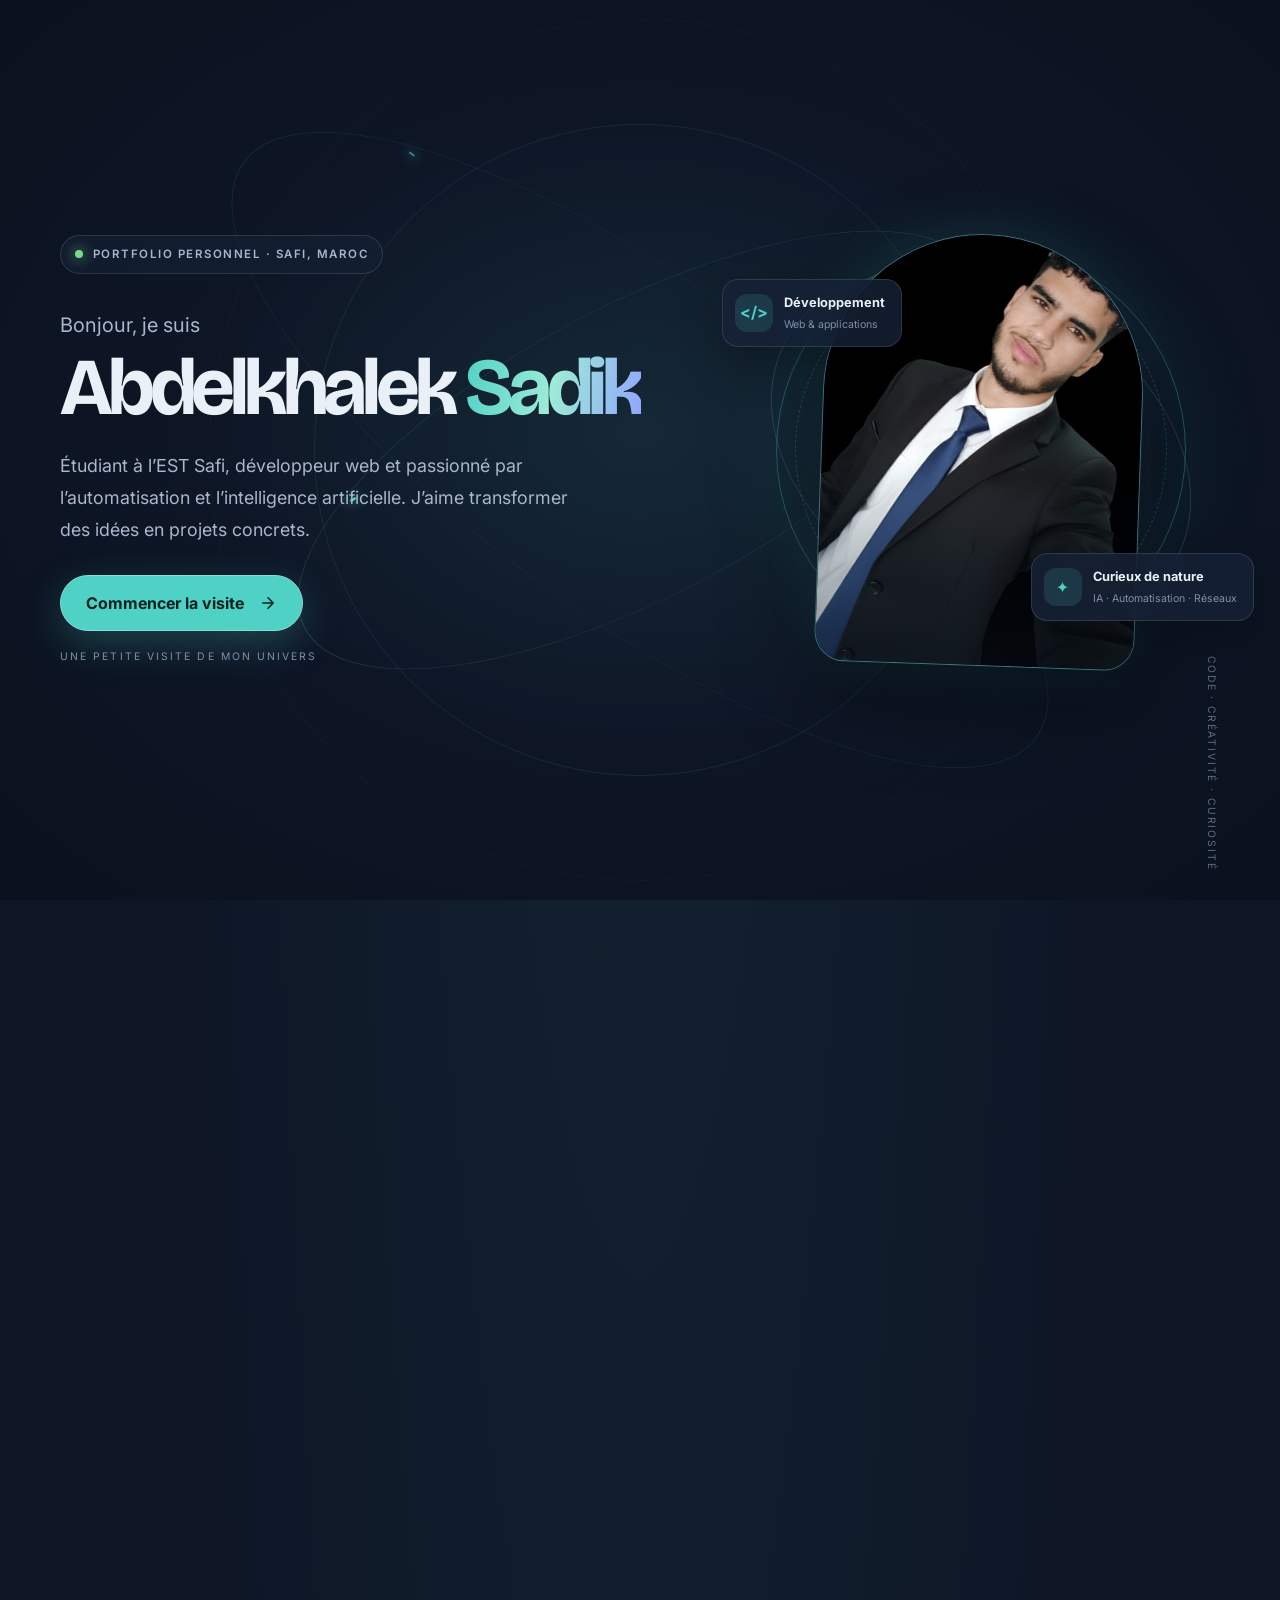
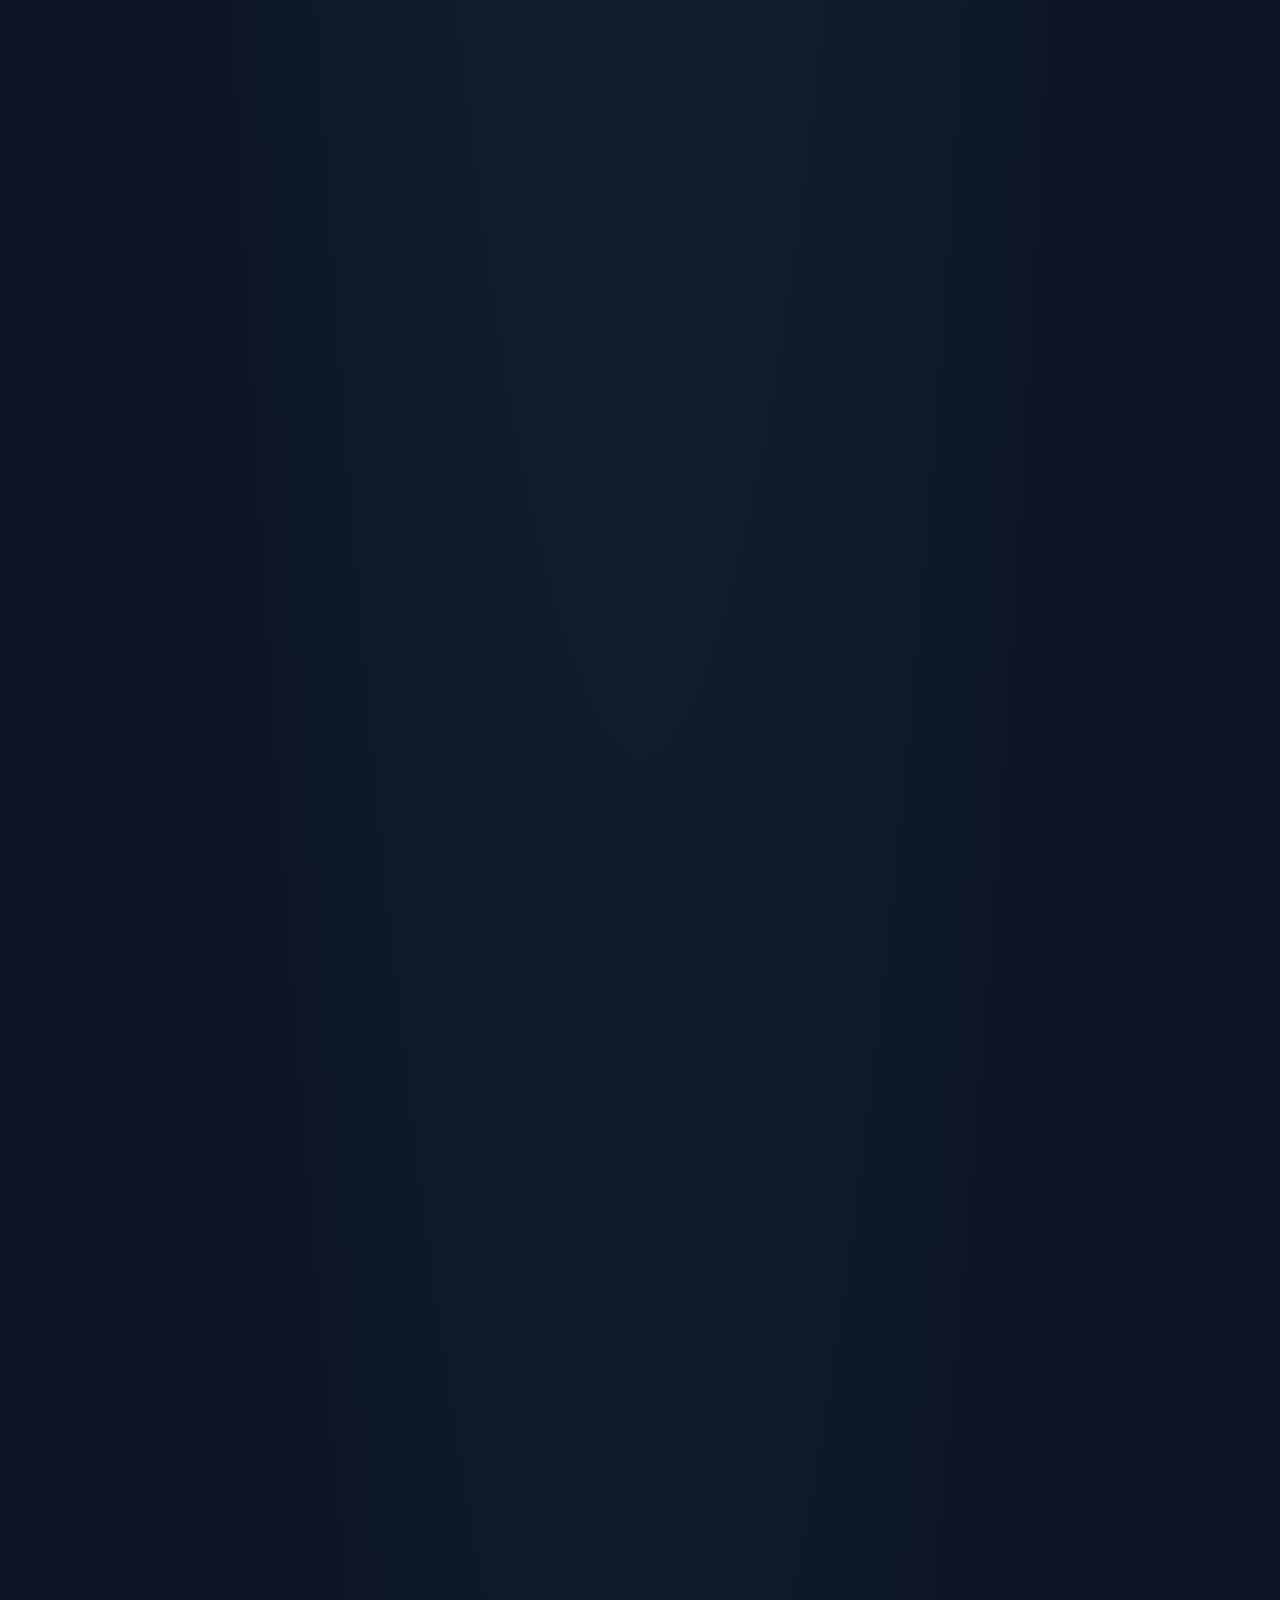
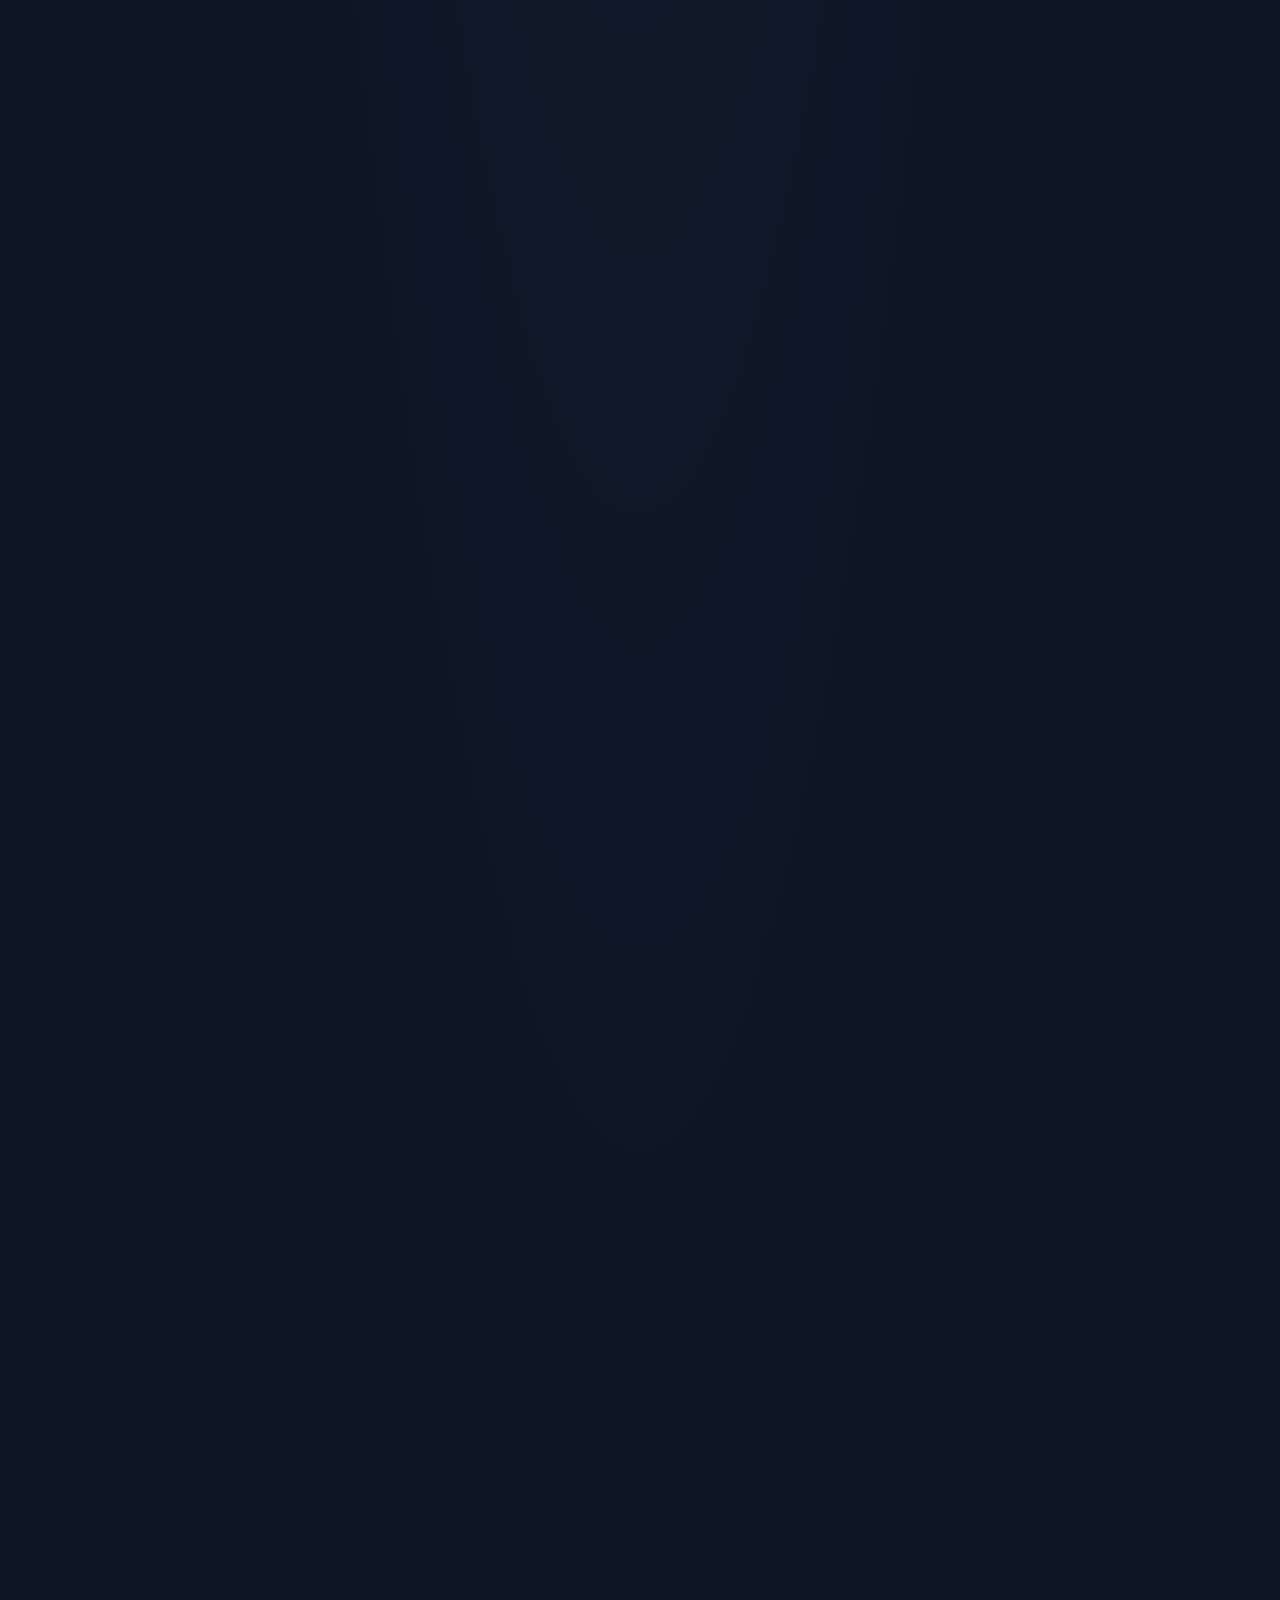
==== commit a856ea51: "final 2" ====
--- a/index.html
+++ b/index.html
@@ -22,6 +22,34 @@
   <link rel="stylesheet" href="style.css" />
 </head>
 <body>
+
+  <!-- INTRO -->
+  <section class="intro-screen" id="introScreen" aria-labelledby="introTitle">
+    <div class="intro-orbit intro-orbit-one" aria-hidden="true"></div>
+    <div class="intro-orbit intro-orbit-two" aria-hidden="true"></div>
+    <div class="intro-content">
+      <div class="intro-copy">
+      <span class="intro-kicker"><span class="intro-status"></span> PORTFOLIO PERSONNEL · SAFI, MAROC</span>
+      <p class="intro-hello">Bonjour, je suis</p>
+      <h1 id="introTitle">Abdelkhalek <span>Sadik</span></h1>
+      <p class="intro-description">Étudiant à l’EST Safi, développeur web et passionné par l’automatisation et l’intelligence artificielle. J’aime transformer des idées en projets concrets.</p>
+      <button class="intro-start" id="introStart" type="button">
+        <span>Commencer la visite</span>
+        <svg width="18" height="18" viewBox="0 0 24 24" fill="none" aria-hidden="true"><path d="M5 12h14m-7-7 7 7-7 7" stroke="currentColor" stroke-width="2" stroke-linecap="round" stroke-linejoin="round"/></svg>
+      </button>
+      <span class="intro-hint">UNE PETITE VISITE DE MON UNIVERS</span>
+      </div>
+      <div class="intro-visual" aria-label="Portrait d'Abdelkhalek Sadik">
+        <div class="intro-photo-ring"></div>
+        <div class="intro-photo-card"><img src="portfolio3.png" alt="Portrait d'Abdelkhalek Sadik" /></div>
+        <div class="intro-float intro-float-top"><span class="intro-float-icon">&lt;/&gt;</span><span><strong>Développement</strong><small>Web &amp; applications</small></span></div>
+        <div class="intro-float intro-float-bottom"><span class="intro-float-icon">✦</span><span><strong>Curieux de nature</strong><small>IA · Automatisation · Réseaux</small></span></div>
+      </div>
+    </div>
+    <div class="intro-side-note" aria-hidden="true">CODE · CRÉATIVITÉ · CURIOSITÉ</div>
+  </section>
+
+  <div class="site-content is-locked" id="siteContent" aria-hidden="true" inert>
 
   <!-- NAVBAR -->
   <header class="navbar" id="navbar">
@@ -53,7 +81,7 @@
   </header>
 
   <!-- HERO -->
-  <section id="home" class="hero">
+  <section id="home" class="hero" tabindex="-1">
     <div class="container hero-container">
       <div class="hero-content">
         <div class="eyebrow-block">
@@ -71,32 +99,17 @@
         </p>
         <div class="hero-cta">
           <a href="#projects" class="btn btn-primary">Voir mes projets</a>
-          <a href="#contact" class="link-underline">
+          <a href="#contact" class="btn btn-primary">
             Me contacter
             <svg width="14" height="14" viewBox="0 0 24 24" fill="none"><path d="M5 12h14M13 5l7 7-7 7" stroke="currentColor" stroke-width="2" stroke-linecap="round" stroke-linejoin="round"/></svg>
           </a>
-            <a href="certificate/CV_Abdelkhalek_Sadik.pdf"  class="link-underline">
+            <a href="certificate/CV_Abdelkhalek_Sadik.pdf"  class="btn btn-primary">
             telecharger le cv
             <svg width="16" height="16" viewBox="0 0 24 24" fill="none"><path d="M12 3v12m0 0-4-4m4 4 4-4M4 17v2a2 2 0 0 0 2 2h12a2 2 0 0 0 2-2v-2" stroke="currentColor" stroke-width="2" stroke-linecap="round" stroke-linejoin="round"/></svg>     
             </a>
         </div>
 
-        <div class="hero-stats">
-          <div>
-            <div class="stat-number">6</div>
-            <div class="stat-label">Projets</div>
-          </div>
-          <div class="stat-divider"></div>
-          <div>
-            <div class="stat-number">2</div>
-            <div class="stat-label">Années EST</div>
-          </div>
-          <div class="stat-divider"></div>
-          <div>
-            <div class="stat-number">CCNA</div>
-            <div class="stat-label">Certifié</div>
-          </div>
-        </div>
+ 
       </div>
       <div class="hero-visual">
         <div class="visual-card">
@@ -226,10 +239,12 @@
             <h3>Programmation</h3>
           </div>
           <div class="skill-list">
+            <div class="skill-item"><span>Langage C</span><span class="skill-level level-good">Bon</span></div>
+            <div class="skill-item"><span>JavaScript</span><span class="skill-level level-medium">Moyen</span></div>
             <div class="skill-item"><span>Python</span><span class="skill-level level-learning">En progression</span></div>
             <div class="skill-item"><span>Java</span><span class="skill-level level-learning">En progression</span></div>
-            <div class="skill-item"><span>Langage C</span><span class="skill-level level-good">Bon</span></div>
-            <div class="skill-item"><span>JavaScript</span><span class="skill-level level-medium">Moyen</span></div>
+            
+            
           </div>
         </div>
         <div class="skill-cat">
@@ -431,8 +446,9 @@
         </article>
 <!-- nature-chaimaa -->
       <article class="project-card">
-        <div class="project-thumb"><i class="fas fa-leaf"></i></div>
-
+        <div class="project-thumb" ><i class="fas fa-leaf"></i><img src="naturechayma.png" alt="nature chaymaa" class="project-thumb-img"></div>
+      
+           
         <div class="project-body">
           <div class="project-tags">
             <span>html5</span><span>css3</span><span>javascript</span>
@@ -446,7 +462,7 @@
           </p>
 
           <div class="project-buttons">
-            <a href="https://www.linkedin.com/in/abd-elkhalek-sadik-b23182395/"
+            <a href="https://nature-chaimaa.vercel.app/"
               target="_blank"
               rel="noopener"
               class="btn-project">
@@ -550,6 +566,8 @@
     <svg width="16" height="16" viewBox="0 0 24 24" fill="none"><path d="M12 19V5M5 12l7-7 7 7" stroke="currentColor" stroke-width="2" stroke-linecap="round" stroke-linejoin="round"/></svg>
   </button>
 
+  </div>
+
   <script src="script.js"></script>
 </body>
-</html>+</html>
--- a/style.css
+++ b/style.css
@@ -85,6 +85,235 @@
   * { animation-duration: 0.01ms !important; transition-duration: 0.01ms !important; scroll-behavior: auto !important; }
 }
 
+/* ---------- Signature effects ---------- */
+body { isolation: isolate; background-image: radial-gradient(ellipse at 50% -20%, color-mix(in srgb, var(--accent) 8%, transparent), transparent 54%); }
+.fx-canvas { position: fixed; inset: 0; z-index: -1; width: 100%; height: 100%; pointer-events: none; opacity: .48; }
+.scroll-progress { z-index: 120; }
+.hero-title { text-wrap: balance; }
+.hero-visual { isolation: isolate; }
+.accent-text {
+  color: transparent;
+  background: linear-gradient(100deg, var(--accent) 5%, #8cf0d9 48%, #8fa8ff 95%);
+  background-size: 200% auto; background-clip: text; -webkit-background-clip: text;
+  animation: gradient-flow 5s linear infinite;
+}
+.hero-title .accent-text { display: inline-block; min-width: 4.2ch; }
+.hero-title .accent-text.word-swap { animation: word-pop 520ms cubic-bezier(.18,.85,.25,1) both, gradient-flow 5s linear infinite; }
+.btn { translate: var(--magnet-x, 0) var(--magnet-y, 0); transition: translate 180ms ease, background 0.2s ease, transform 0.2s ease, box-shadow 250ms ease; }
+@keyframes word-pop { 0% { opacity: 0; transform: translateY(.38em) rotateX(-30deg); filter: blur(8px); } 100% { opacity: 1; transform: translateY(0) rotateX(0); filter: blur(0); } }
+.eyebrow-block { display: inline-flex; align-items: center; gap: 10px; padding: 8px 13px; border: 1px solid color-mix(in srgb, var(--accent) 28%, var(--line)); border-radius: 999px; background: color-mix(in srgb, var(--surface) 80%, transparent); box-shadow: 0 0 26px color-mix(in srgb, var(--accent) 9%, transparent); }
+.eyebrow-block::before { content: ""; width: 8px; height: 8px; border-radius: 50%; background: var(--good); box-shadow: 0 0 0 0 color-mix(in srgb, var(--good) 55%, transparent); animation: status-pulse 2s infinite; }
+.hero-visual::before, .hero-visual::after { content: ""; position: absolute; z-index: -1; left: 50%; top: 48%; width: 112%; aspect-ratio: 1; border: 1px solid color-mix(in srgb, var(--accent) 21%, transparent); border-radius: 50%; transform: translate(-50%,-50%) rotate(-24deg) scaleY(.42); animation: orbit 24s linear infinite; pointer-events: none; }
+.hero-visual::after { width: 128%; border-color: color-mix(in srgb, #91a7ff 20%, transparent); transform: translate(-50%,-50%) rotate(42deg) scaleY(.42); animation-duration: 31s; animation-direction: reverse; }
+.visual-card { position: relative; overflow: hidden; background: color-mix(in srgb, var(--surface) 84%, transparent); backdrop-filter: blur(12px); }
+.visual-card::before { content: ""; position: absolute; z-index: 2; inset: -80% -40%; background: linear-gradient(110deg, transparent 44%, rgba(255,255,255,.12) 50%, transparent 56%); transform: translateX(-60%) rotate(8deg); transition: transform 900ms cubic-bezier(.2,.7,.2,1); pointer-events: none; }
+.visual-card:hover::before { transform: translateX(60%) rotate(8deg); }
+.visual-image img { animation: portrait-float 7s ease-in-out infinite; }
+.project-card, .contact-card, .skill-cat, .info-card, .t-card { --pointer-x: 50%; --pointer-y: 50%; }
+.project-card::before, .contact-card::before, .skill-cat::before, .info-card::before, .t-card::before {
+  content: ""; position: absolute; inset: 0; z-index: 2; border-radius: inherit; padding: 1px; pointer-events: none; opacity: 0;
+  background: radial-gradient(260px circle at var(--pointer-x) var(--pointer-y), color-mix(in srgb, var(--accent) 72%, transparent), transparent 72%);
+  -webkit-mask: linear-gradient(#000 0 0) content-box, linear-gradient(#000 0 0); -webkit-mask-composite: xor; mask-composite: exclude; transition: opacity 250ms ease;
+}
+.project-card:hover::before, .contact-card:hover::before, .skill-cat:hover::before, .info-card:hover::before, .t-card:hover::before { opacity: 1; }
+.project-card, .contact-card, .skill-cat, .info-card, .t-card { position: relative; }
+.project-body { transform: translateZ(18px); }
+.project-thumb { background-image: radial-gradient(circle at 50% 100%, color-mix(in srgb, var(--accent) 16%, transparent), transparent 68%); }
+.project-thumb-img { transform-origin: center; }
+.contact-icon { transition: transform 350ms cubic-bezier(.2,.8,.2,1), background 250ms ease, color 250ms ease; }
+.contact-card:hover .contact-icon { transform: rotate(-8deg) scale(1.12); }
+.btn-primary { box-shadow: 0 8px 24px color-mix(in srgb, var(--accent) 14%, transparent); }
+.footer { overflow: hidden; }
+.footer::before { content: ""; position: absolute; top: -140px; left: 50%; width: min(900px, 100vw); height: 240px; transform: translateX(-50%); background: radial-gradient(ellipse, color-mix(in srgb, var(--accent) 12%, transparent), transparent 70%); pointer-events: none; }
+@keyframes gradient-flow { to { background-position: 200% center; } }
+@keyframes status-pulse { 70% { box-shadow: 0 0 0 8px transparent; } 100% { box-shadow: 0 0 0 0 transparent; } }
+@keyframes orbit { to { transform: translate(-50%,-50%) rotate(336deg) scaleY(.42); } }
+@keyframes portrait-float { 0%,100% { translate: 0 0; } 50% { translate: 0 -5px; } }
+@media (max-width: 900px) { .hero-visual::before, .hero-visual::after { width: 95%; } }
+@media (max-width: 680px) { .fx-canvas { opacity: .25; } .hero-visual::before, .hero-visual::after { display: none; } }
+@media (prefers-reduced-motion: reduce) { .fx-canvas { display: none; } .accent-text, .eyebrow-block::before, .hero-visual::before, .hero-visual::after, .visual-image img { animation: none !important; } }
+
+/* ---------- Intro before the portfolio ---------- */
+body.intro-active { overflow: hidden; }
+.site-content { opacity: 1; transform: none; transition: opacity 650ms ease, transform 850ms cubic-bezier(.18,.75,.22,1); }
+.site-content.is-locked { opacity: 0; visibility: hidden; transform: translateY(16px) scale(.99); pointer-events: none; }
+.site-content.is-entering { animation: site-arrive 850ms cubic-bezier(.18,.75,.22,1) both; }
+.intro-screen {
+  position: fixed; inset: 0; z-index: 150; display: grid; place-items: center; overflow: hidden;
+  padding: 32px 24px; color: var(--ink); text-align: center;
+  background: radial-gradient(ellipse at 50% 48%, color-mix(in srgb, var(--accent) 10%, var(--bg)) 0%, var(--bg) 48%, var(--bg-deep) 100%);
+  transition: opacity 700ms ease, visibility 700ms ease, transform 850ms cubic-bezier(.2,.8,.2,1);
+}
+.intro-screen[hidden] { display: none; }
+.intro-screen::before, .intro-screen::after { content: ""; position: absolute; width: min(62vw, 650px); aspect-ratio: 1; border: 1px solid color-mix(in srgb, var(--accent) 10%, transparent); border-radius: 50%; pointer-events: none; }
+.intro-screen::before { animation: intro-ring 28s linear infinite; }
+.intro-screen::after { width: min(82vw, 860px); border-style: dashed; opacity: .55; animation: intro-ring 55s linear infinite reverse; }
+.intro-screen.is-leaving { opacity: 0; visibility: hidden; transform: scale(1.035); pointer-events: none; }
+.intro-content { position: relative; z-index: 1; width: min(100%, 680px); animation: intro-content-in 900ms cubic-bezier(.18,.75,.22,1) both; }
+.intro-kicker { display: inline-flex; align-items: center; gap: 10px; padding: 9px 14px; border: 1px solid var(--line); border-radius: 999px; background: color-mix(in srgb, var(--surface) 62%, transparent); color: var(--ink-dim); font-size: .72rem; font-weight: 600; letter-spacing: .13em; }
+.intro-status { width: 8px; height: 8px; border-radius: 50%; background: var(--good); box-shadow: 0 0 14px var(--good); animation: status-pulse 2s infinite; }
+.intro-monogram { display: grid; place-items: center; width: 78px; height: 78px; margin: 38px auto 22px; border: 1px solid color-mix(in srgb, var(--accent) 42%, var(--line)); border-radius: 24px; color: var(--accent); background: linear-gradient(145deg, color-mix(in srgb, var(--accent) 18%, var(--surface)), var(--surface)); box-shadow: 0 0 60px color-mix(in srgb, var(--accent) 15%, transparent), inset 0 1px rgba(255,255,255,.1); font: 700 1.5rem var(--font-display); animation: intro-mark 5s ease-in-out infinite; }
+.intro-hello { margin-bottom: 4px; color: var(--ink-dim); font-size: clamp(1rem, 2.2vw, 1.25rem); }
+.intro-content h1 { margin: 0; font: 700 clamp(2.8rem, 8vw, 5.6rem)/1.04 var(--font-display); letter-spacing: -.065em; }
+.intro-content h1 span { color: transparent; background: linear-gradient(100deg, var(--accent), #9debd7 50%, #91a5ff); background-clip: text; -webkit-background-clip: text; }
+.intro-description { max-width: 49ch; margin: 22px auto 30px; color: var(--ink-dim); font-size: clamp(.98rem, 2vw, 1.12rem); line-height: 1.8; }
+.intro-start { display: inline-flex; align-items: center; justify-content: center; gap: 15px; min-height: 56px; padding: 0 25px; border: 1px solid color-mix(in srgb, var(--accent) 70%, white); border-radius: 999px; color: var(--accent-ink); background: var(--accent); box-shadow: 0 12px 38px color-mix(in srgb, var(--accent) 25%, transparent); font: 700 1rem var(--font-body); transition: gap 250ms ease, transform 250ms ease, box-shadow 250ms ease; }
+.intro-start:hover { gap: 22px; transform: translateY(-3px); box-shadow: 0 18px 48px color-mix(in srgb, var(--accent) 36%, transparent); }
+.intro-start svg { transition: transform 250ms ease; }
+.intro-start:hover svg { transform: translateX(3px); }
+.intro-hint { display: block; margin-top: 22px; color: var(--ink-faint); font-size: .65rem; letter-spacing: .2em; }
+.intro-side-note { position: absolute; right: max(24px, calc((100vw - 1160px)/2)); bottom: 30px; color: var(--ink-faint); font-size: .64rem; letter-spacing: .18em; writing-mode: vertical-rl; opacity: .72; }
+.intro-orbit { position: absolute; left: 50%; top: 50%; width: min(74vw, 760px); aspect-ratio: 1; border: 1px solid color-mix(in srgb, var(--accent) 20%, transparent); border-radius: 50%; pointer-events: none; }
+.intro-orbit::after { content: ""; position: absolute; top: 18%; left: 13%; width: 7px; height: 7px; border-radius: 50%; background: var(--accent); box-shadow: 0 0 18px 4px color-mix(in srgb, var(--accent) 50%, transparent); }
+.intro-orbit-one { transform: translate(-50%,-50%) rotate(-28deg) scaleY(.38); animation: intro-ring 34s linear infinite; }
+.intro-orbit-two { width: min(90vw, 980px); transform: translate(-50%,-50%) rotate(36deg) scaleY(.34); opacity: .55; animation: intro-ring 48s linear infinite reverse; }
+.hero-title.intro-reveal { animation: hero-enter 900ms cubic-bezier(.18,.75,.22,1) both; }
+@keyframes intro-ring { to { rotate: 360deg; } }
+@keyframes intro-content-in { from { opacity: 0; transform: translateY(24px) scale(.97); filter: blur(8px); } to { opacity: 1; transform: none; filter: none; } }
+@keyframes intro-mark { 0%,100% { transform: translateY(0) rotate(0); } 50% { transform: translateY(-7px) rotate(3deg); } }
+@keyframes site-arrive { from { opacity: 0; transform: translateY(30px) scale(.99); } to { opacity: 1; transform: none; } }
+@media (max-width: 600px) { .intro-kicker { font-size: .6rem; letter-spacing: .08em; } .intro-monogram { margin-top: 30px; } .intro-description { max-width: 38ch; } .intro-side-note { display: none; } }
+@media (prefers-reduced-motion: reduce) { .intro-screen, .intro-screen::before, .intro-screen::after, .intro-content, .intro-monogram, .intro-orbit { animation: none !important; transition-duration: .01ms !important; } }
+
+/* Intro refinement: personal portrait and a balanced desktop/mobile layout. */
+.intro-screen { text-align: left; }
+.intro-content { display: grid; grid-template-columns: minmax(0, 1.05fr) minmax(300px, .85fr); align-items: center; gap: clamp(38px, 7vw, 100px); width: min(1160px, 100%); }
+.intro-copy { position: relative; z-index: 2; }
+.intro-hello { margin-top: 34px; }
+.intro-content h1 { font-size: clamp(3.1rem, 6.3vw, 5.6rem); }
+.intro-description { max-width: 49ch; margin: 20px 0 28px; }
+.intro-hint { margin-top: 17px; }
+.intro-visual { position: relative; isolation: isolate; display: grid; place-items: center; min-height: min(64vh, 570px); }
+.intro-photo-ring { position: absolute; z-index: -1; width: min(37vw, 410px); aspect-ratio: 1; border: 1px solid color-mix(in srgb, var(--accent) 35%, transparent); border-radius: 50%; box-shadow: 0 0 90px color-mix(in srgb, var(--accent) 10%, transparent), inset 0 0 50px color-mix(in srgb, var(--accent) 7%, transparent); animation: intro-ring 36s linear infinite; }
+.intro-photo-ring::before, .intro-photo-ring::after { content: ""; position: absolute; inset: 18px; border: 1px dashed color-mix(in srgb, var(--accent) 24%, transparent); border-radius: inherit; }
+.intro-photo-ring::after { inset: -20px; border-style: solid; border-color: color-mix(in srgb, #91a5ff 22%, transparent); transform: rotate(30deg) scaleY(.72); }
+.intro-photo-card { position: relative; width: min(29vw, 320px); height: min(48vh, 440px); min-height: 340px; border: 1px solid color-mix(in srgb, var(--accent) 38%, var(--line)); border-radius: 170px 170px 32px 32px; overflow: hidden; background: linear-gradient(155deg, var(--surface-2), var(--bg-deep)); box-shadow: 0 32px 90px color-mix(in srgb, #000 45%, transparent), 0 0 55px color-mix(in srgb, var(--accent) 12%, transparent); transform: rotate(2deg); animation: intro-photo-float 6s ease-in-out infinite; }
+.intro-photo-card::after { content: ""; position: absolute; inset: 0; background: linear-gradient(180deg, transparent 52%, color-mix(in srgb, var(--bg-deep) 46%, transparent)); pointer-events: none; }
+.intro-photo-card img { width: 100%; height: 100%; object-fit: cover; object-position: center 25%; filter: saturate(.82) contrast(1.04); }
+.intro-float { position: absolute; z-index: 2; display: flex; align-items: center; gap: 11px; padding: 12px 16px 12px 12px; border: 1px solid var(--line); border-radius: 16px; color: var(--ink); background: color-mix(in srgb, var(--surface) 82%, transparent); box-shadow: 0 16px 45px color-mix(in srgb, #000 24%, transparent); backdrop-filter: blur(14px); animation: intro-float 5s ease-in-out infinite; }
+.intro-float-top { top: 20%; left: -4%; }
+.intro-float-bottom { right: -7%; bottom: 20%; animation-delay: -2.3s; }
+.intro-float-icon { display: grid; place-items: center; width: 38px; height: 38px; border-radius: 12px; color: var(--accent); background: color-mix(in srgb, var(--accent) 14%, transparent); font-weight: 700; }
+.intro-float strong, .intro-float small { display: block; white-space: nowrap; }
+.intro-float strong { font-size: .8rem; }
+.intro-float small { margin-top: 2px; color: var(--ink-faint); font-size: .66rem; }
+@keyframes intro-photo-float { 0%,100% { transform: translateY(0) rotate(2deg); } 50% { transform: translateY(-9px) rotate(0deg); } }
+@keyframes intro-float { 0%,100% { translate: 0 0; } 50% { translate: 0 -7px; } }
+@media (max-width: 800px) {
+  .intro-screen { overflow-y: auto; }
+  .intro-content { grid-template-columns: 1fr; gap: 16px; max-width: 620px; padding: 36px 0; }
+  .intro-copy { text-align: center; }
+  .intro-hello { margin-top: 22px; }
+  .intro-description { margin-left: auto; margin-right: auto; }
+  .intro-visual { grid-row: 1; min-height: 280px; }
+  .intro-photo-card { width: 185px; height: 260px; min-height: 0; border-radius: 100px 100px 24px 24px; }
+  .intro-photo-ring { width: 260px; }
+  .intro-float-top { top: 18%; left: calc(50% - 190px); }
+  .intro-float-bottom { right: calc(50% - 195px); bottom: 16%; }
+  .intro-side-note { display: none; }
+}
+@media (max-width: 440px) {
+  .intro-content { padding: 26px 0; }
+  .intro-kicker { font-size: .55rem; }
+  .intro-content h1 { font-size: clamp(2.6rem, 12vw, 3.5rem); }
+  .intro-description { font-size: .94rem; }
+  .intro-float { gap: 7px; padding: 8px 10px 8px 8px; }
+  .intro-float-icon { width: 32px; height: 32px; }
+  .intro-float strong { font-size: .7rem; }
+  .intro-float small { font-size: .58rem; }
+  .intro-float-top { left: 0; }
+  .intro-float-bottom { right: 0; }
+}
+@media (prefers-reduced-motion: reduce) { .intro-photo-ring, .intro-photo-card, .intro-float { animation: none !important; } }
+
+/* ---------- Phone-first finishing ---------- */
+@media (max-width: 680px) {
+  html { scroll-padding-top: 76px; }
+  body { font-size: 15px; }
+  body.mobile-nav-open { overflow: hidden; }
+  .container { padding-left: 20px; padding-right: 20px; }
+  .navbar { padding: 11px 0; background: color-mix(in srgb, var(--bg) 92%, transparent); backdrop-filter: blur(16px); }
+  .navbar.is-scrolled { padding: 8px 0; }
+  .nav-container { gap: 10px; }
+  .logo { gap: 8px; font-size: 1rem; }
+  .logo-mark { width: 34px; height: 34px; }
+  .theme-toggle { width: 42px; height: 42px; margin-left: auto; }
+  .menu-toggle { width: 42px; height: 42px; padding: 9px; border: 1px solid var(--line); border-radius: 50%; }
+  .menu-toggle span { height: 2px; }
+  .nav-links { top: 62px; left: 12px; right: 12px; max-height: calc(100dvh - 78px); overflow-y: auto; gap: 5px; padding: 12px; border: 1px solid var(--line); border-radius: 18px; background: color-mix(in srgb, var(--bg-deep) 96%, transparent); box-shadow: 0 22px 55px var(--shadow); }
+  .nav-link { min-height: 48px; display: flex; align-items: center; padding: 9px 14px; font-size: 1rem; }
+  .hero { padding: 104px 0 54px; }
+  .hero-container { gap: 34px; }
+  .hero-content { min-width: 0; }
+  .eyebrow-block { margin-bottom: 18px; }
+  .hero-title { font-size: clamp(2.35rem, 10.2vw, 3.25rem); line-height: 1.03; letter-spacing: -.045em; margin-bottom: 18px; }
+  .hero-subtitle { font-size: 1rem; line-height: 1.75; margin-bottom: 25px; }
+  .hero-cta { display: grid; grid-template-columns: 1fr; gap: 11px; margin-bottom: 0; }
+  .hero-cta .btn { width: 100%; min-height: 50px; justify-content: center; }
+  .hero-visual { width: min(100%, 330px); margin: 0 auto; }
+  .visual-card { padding: 10px; border-radius: 20px; }
+  .visual-image { aspect-ratio: 1 / 1.08; }
+  .visual-image img { top: 50%; left: 50%; width: 100%; height: 100%; object-fit: cover; transform: translate(-50%, -50%); }
+  .visual-info { padding: 12px 5px 4px; }
+  .section { padding: 68px 0; }
+  .section-head { margin-bottom: 30px; }
+  .section-title { font-size: clamp(1.8rem, 7.7vw, 2.4rem); }
+  .section-sub { font-size: .95rem; }
+  .about-grid { gap: 30px; }
+  .about-text p { font-size: .96rem; line-height: 1.8; }
+  .about-tags { gap: 8px; margin-top: 20px; }
+  .tag { font-size: .76rem; padding: 7px 11px; }
+  .info-cards { gap: 10px; }
+  .info-card, .skill-cat { padding: 19px; }
+  .skills-grid, .projects-grid { gap: 14px; }
+  .skill-cat.wide { grid-column: auto; }
+  .skill-item { gap: 8px; font-size: .9rem; }
+  .skill-level { flex: 0 0 auto; font-size: .68rem; padding: 4px 8px; }
+  .tool-grid { gap: 8px; }
+  .tool-chip { padding: 7px 12px; font-size: .8rem; }
+  .timeline { padding-left: 27px; }
+  .timeline-line { left: 4px; }
+  .t-dot { left: -28px; width: 11px; height: 11px; }
+  .t-card { padding: 18px; }
+  .t-card h3 { font-size: 1rem; }
+  .t-card p { font-size: .9rem; line-height: 1.7; }
+  .project-card { transform: none; }
+  .project-card:hover { --lift: 0; }
+  .project-thumb { height: 190px; }
+  .project-thumb-img { transform: none !important; filter: none !important; }
+  .project-body { padding: 20px; gap: 10px; transform: none; }
+  .project-body p { font-size: .9rem; line-height: 1.7; }
+  .project-tags { gap: 5px; }
+  .project-tags span { font-size: .68rem; }
+  .btn-project { min-height: 44px; align-items: center; }
+  .contact-grid { gap: 10px; }
+  .contact-card { min-height: 78px; padding: 15px; gap: 13px; }
+  .contact-icon { width: 43px; height: 43px; }
+  .contact-value { font-size: .78rem; }
+  .footer { padding-top: 50px; }
+  .footer-container { padding-bottom: 32px; }
+  .footer-col a { min-height: 38px; display: flex; align-items: center; margin-bottom: 2px; }
+  .footer-bottom .container { align-items: flex-start; }
+  .footer-bottom p { font-size: .75rem; }
+  .back-to-top { right: 16px; bottom: max(16px, env(safe-area-inset-bottom)); width: 44px; height: 44px; }
+  .intro-screen { padding-left: max(20px, env(safe-area-inset-left)); padding-right: max(20px, env(safe-area-inset-right)); padding-bottom: max(24px, env(safe-area-inset-bottom)); }
+}
+@media (max-width: 380px) {
+  .container { padding-left: 16px; padding-right: 16px; }
+  .logo-text { font-size: .9rem; }
+  .hero-title { font-size: 2.25rem; }
+  .hero-subtitle { font-size: .94rem; }
+  .project-thumb { height: 165px; }
+  .project-body { padding: 17px; }
+  .intro-float-top { left: -4px; }
+  .intro-float-bottom { right: -4px; }
+}
+@media (hover: none) {
+  .info-card:hover, .skill-cat:hover, .t-card:hover, .contact-card:hover { transform: none; box-shadow: none; }
+  .info-card::before, .skill-cat::before, .t-card::before, .contact-card::before { display: none; }
+  .btn::before { display: none; }
+}
+
 /* ---------- Navbar ---------- */
 .navbar {
   position: fixed; top: 0; left: 0; right: 0; z-index: 100;
@@ -186,17 +415,26 @@
 
 .hero-visual { position: relative; }
 .visual-card {
-  background: var(--surface);
+  background: var(black);
   border: 1px solid var(--line);
   border-radius: var(--radius-l);
   padding: 14px;
   box-shadow: 0 30px 60px var(--shadow);
 }
-.visual-image { border-radius: var(--radius-m); overflow: hidden; aspect-ratio: 4/5; background: var(--bg-deep); }
-.visual-image img { width: 100%; height: 100%; object-fit: cover; }
-.photo-fallback { height: 100%; display: flex; flex-direction: column; align-items: center; justify-content: center; gap: 10px; color: var(--ink-dim); }
-.photo-fallback .as { font-family: var(--font-display); font-size: 3.4rem; font-weight: 700; color: var(--accent); }
-.photo-fallback .sub { font-size: 0.8rem; }
+.visual-image { position: relative; border-radius: var(--radius-m); overflow: hidden; aspect-ratio: 4/5; background: black }
+.visual-image img {
+  position: absolute;
+  top: 65%;
+  left: 50%;
+  width: 105%;
+  height: 100%;
+  max-width: none;
+  object-fit: cover;
+  transform: translate(-50%, -50%) rotate(330deg);
+}
+.photo-fallback { height: 100%; display: flex; flex-direction: column; align-items: center; justify-content: center; gap: 10px; color: var(black); }
+.photo-fallback .as { font-family: var(--font-display); font-size: 3.4rem; font-weight: 700; color: var(black); }
+.photo-fallback .sub { font-size: 0.9rem; }
 
 .visual-info { display: flex; align-items: center; justify-content: space-between; padding: 16px 8px 6px; }
 .vi-label { font-weight: 600; font-size: 0.95rem; }
@@ -442,3 +680,78 @@
 }
 
 a:focus-visible, button:focus-visible { outline: 2px solid var(--accent); outline-offset: 3px; }
+
+/* ---------- Motion system ---------- */
+:root { --motion-fast: 180ms; --motion-medium: 320ms; --motion-slow: 700ms; }
+html { scroll-padding-top: 88px; }
+::selection { color: var(--accent-ink); background: var(--accent); }
+.scroll-progress {
+  position: fixed; inset: 0 auto auto 0; z-index: 120; width: 100%; height: 3px;
+  transform: scaleX(0); transform-origin: left; background: var(--accent);
+  box-shadow: 0 0 14px color-mix(in srgb, var(--accent) 70%, transparent);
+  pointer-events: none;
+}
+.hero { isolation: isolate; position: relative; }
+.hero::before, .hero::after {
+  content: ""; position: absolute; z-index: -1; pointer-events: none; border-radius: 50%;
+  filter: blur(2px); opacity: .45; animation: ambient-drift 12s ease-in-out infinite alternate;
+}
+.hero::before { width: 330px; height: 330px; right: 5%; top: 14%; background: radial-gradient(circle, color-mix(in srgb, var(--accent) 17%, transparent), transparent 70%); }
+.hero::after { width: 220px; height: 220px; left: 3%; bottom: 4%; background: radial-gradient(circle, color-mix(in srgb, #788bff 12%, transparent), transparent 70%); animation-delay: -5s; }
+.hero-content > *, .hero-visual { animation: hero-enter .8s cubic-bezier(.2,.75,.25,1) both; }
+.hero-content > :nth-child(2) { animation-delay: 90ms; }
+.hero-content > :nth-child(3) { animation-delay: 160ms; }
+.hero-content > :nth-child(4) { animation-delay: 230ms; }
+.hero-visual { animation-delay: 180ms; }
+.visual-card { transition: transform 500ms cubic-bezier(.2,.75,.25,1), box-shadow 400ms ease; }
+.visual-card:hover { transform: translateY(-7px) rotate(.35deg); box-shadow: 0 38px 76px var(--shadow); }
+.logo-mark { transition: transform 350ms cubic-bezier(.2,.8,.2,1), box-shadow 350ms ease; }
+.logo:hover .logo-mark { transform: rotate(-8deg) scale(1.08); box-shadow: 0 0 0 6px color-mix(in srgb, var(--accent) 13%, transparent); }
+.reveal { opacity: 0; transform: translate3d(0, 24px, 0) scale(.99); transition: opacity 700ms ease, transform 700ms cubic-bezier(.2,.75,.25,1); }
+.reveal.is-visible { opacity: 1; transform: none; }
+.reveal-stagger > * { opacity: 0; transform: translateY(18px); transition: opacity 550ms ease, transform 550ms cubic-bezier(.2,.75,.25,1); }
+.reveal-stagger.is-visible > * { opacity: 1; transform: none; }
+.reveal-stagger.is-visible > :nth-child(2) { transition-delay: 70ms; }
+.reveal-stagger.is-visible > :nth-child(3) { transition-delay: 140ms; }
+.reveal-stagger.is-visible > :nth-child(4) { transition-delay: 210ms; }
+.reveal-stagger.is-visible > :nth-child(5) { transition-delay: 280ms; }
+.reveal-stagger.is-visible > :nth-child(6) { transition-delay: 350ms; }
+.info-card, .skill-cat, .t-card, .project-card, .contact-card, .tag, .tool-chip {
+  transition: transform 350ms cubic-bezier(.2,.75,.25,1), border-color 250ms ease, box-shadow 350ms ease, background 250ms ease;
+}
+.info-card:hover, .skill-cat:hover, .t-card:hover { transform: translateY(-5px); border-color: color-mix(in srgb, var(--accent) 48%, var(--line)); box-shadow: 0 16px 38px var(--shadow); }
+.project-card { transform: perspective(1000px) rotateX(var(--tilt-x, 0deg)) rotateY(var(--tilt-y, 0deg)) translateY(var(--lift, 0)); transform-style: preserve-3d; }
+.project-card:hover { --lift: -6px; box-shadow: 0 22px 48px var(--shadow); }
+.project-card.is-elevated { --lift: -8px; }
+.project-thumb { overflow: hidden; }
+.project-thumb-img { transition: transform 650ms cubic-bezier(.2,.75,.25,1), filter 500ms ease; }
+.project-card:hover .project-thumb-img { transform: scale(1.055); filter: saturate(1.08); }
+.project-thumb > i { transition: transform 400ms cubic-bezier(.2,.8,.2,1), color 250ms ease; }
+.project-card:hover .project-thumb > i { transform: scale(1.16) rotate(-7deg); color: var(--ink); }
+.tag:hover, .tool-chip:hover { transform: translateY(-3px); border-color: color-mix(in srgb, var(--accent) 45%, var(--line)); }
+.nav-link { position: relative; }
+.nav-link::after { content: ""; position: absolute; left: 14px; right: 14px; bottom: 4px; height: 2px; border-radius: 2px; background: var(--accent); transform: scaleX(0); transition: transform 250ms ease; }
+.nav-link:hover::after, .nav-link.active::after { transform: scaleX(1); }
+.btn { position: relative; overflow: hidden; isolation: isolate; }
+.btn::before { content: ""; position: absolute; z-index: -1; inset: 0; background: linear-gradient(110deg, transparent 20%, rgba(255,255,255,.3) 50%, transparent 80%); transform: translateX(-120%); transition: transform 600ms ease; }
+.btn:hover::before { transform: translateX(120%); }
+.btn-primary:hover { transform: translateY(-3px); box-shadow: 0 12px 28px color-mix(in srgb, var(--accent) 22%, transparent); }
+.contact-card:hover { transform: translateY(-4px); box-shadow: 0 14px 32px var(--shadow); }
+.timeline-line { transform-origin: top; }
+.t-dot { transition: transform 350ms ease, box-shadow 350ms ease, background 350ms ease; }
+.t-item:hover .t-dot { transform: scale(1.35); box-shadow: 0 0 0 6px color-mix(in srgb, var(--accent) 18%, var(--bg-alt)), 0 0 18px color-mix(in srgb, var(--accent) 40%, transparent); background: var(--accent); }
+.back-to-top { overflow: hidden; }
+.back-to-top:hover { transform: translateY(-4px) rotate(-4deg); box-shadow: 0 14px 30px var(--shadow); }
+.menu-toggle:focus-visible, .theme-toggle:focus-visible { border-radius: 8px; }
+@keyframes hero-enter { from { opacity: 0; transform: translateY(22px); } to { opacity: 1; transform: none; } }
+@keyframes ambient-drift { from { transform: translate3d(-8px, 8px, 0) scale(.94); } to { transform: translate3d(12px, -14px, 0) scale(1.06); } }
+@media (max-width: 680px) {
+  .hero::before { width: 220px; height: 220px; right: -12%; top: 12%; }
+  .project-card:hover { --lift: -3px; }
+  .nav-link::after { left: 14px; right: auto; width: 30px; }
+}
+@media (prefers-reduced-motion: reduce) {
+  *, *::before, *::after { animation-duration: .01ms !important; animation-iteration-count: 1 !important; transition-duration: .01ms !important; scroll-behavior: auto !important; }
+  .reveal, .reveal-stagger > * { opacity: 1; transform: none; }
+  .scroll-progress { display: none; }
+}
